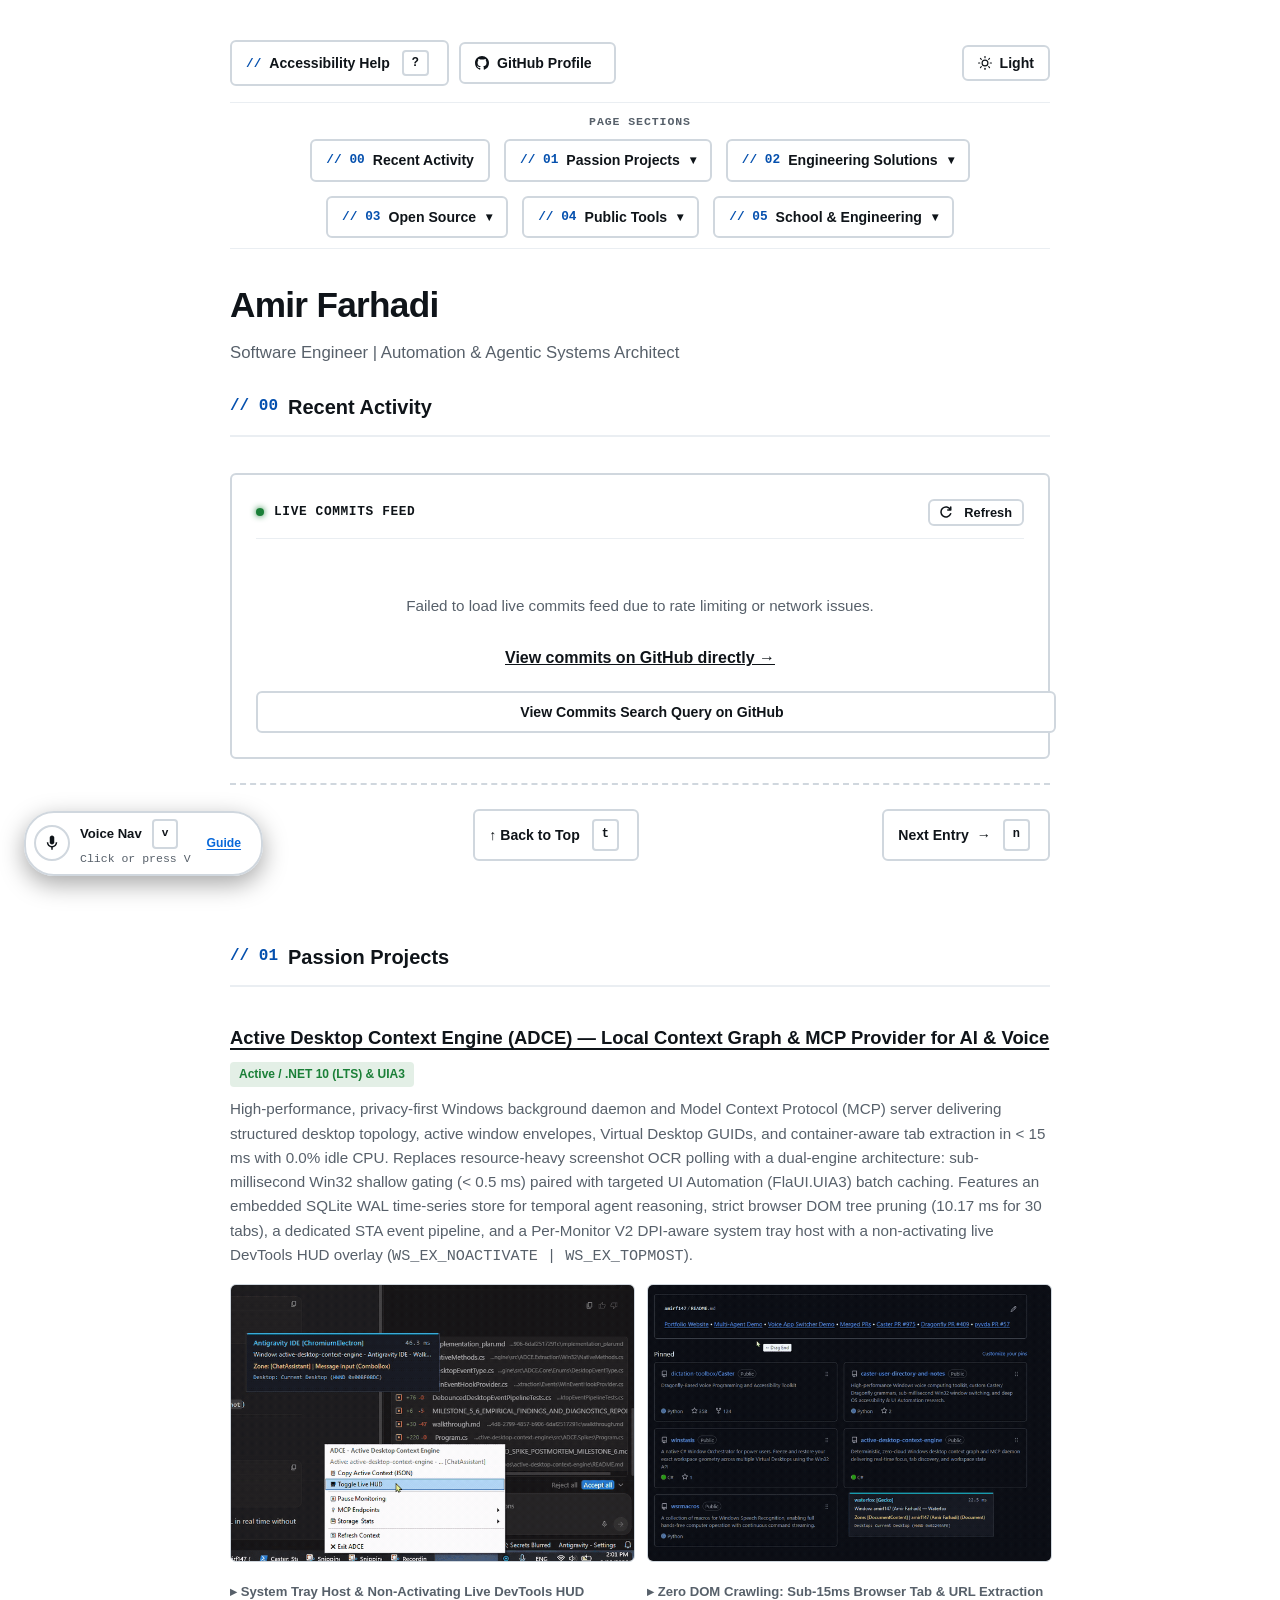
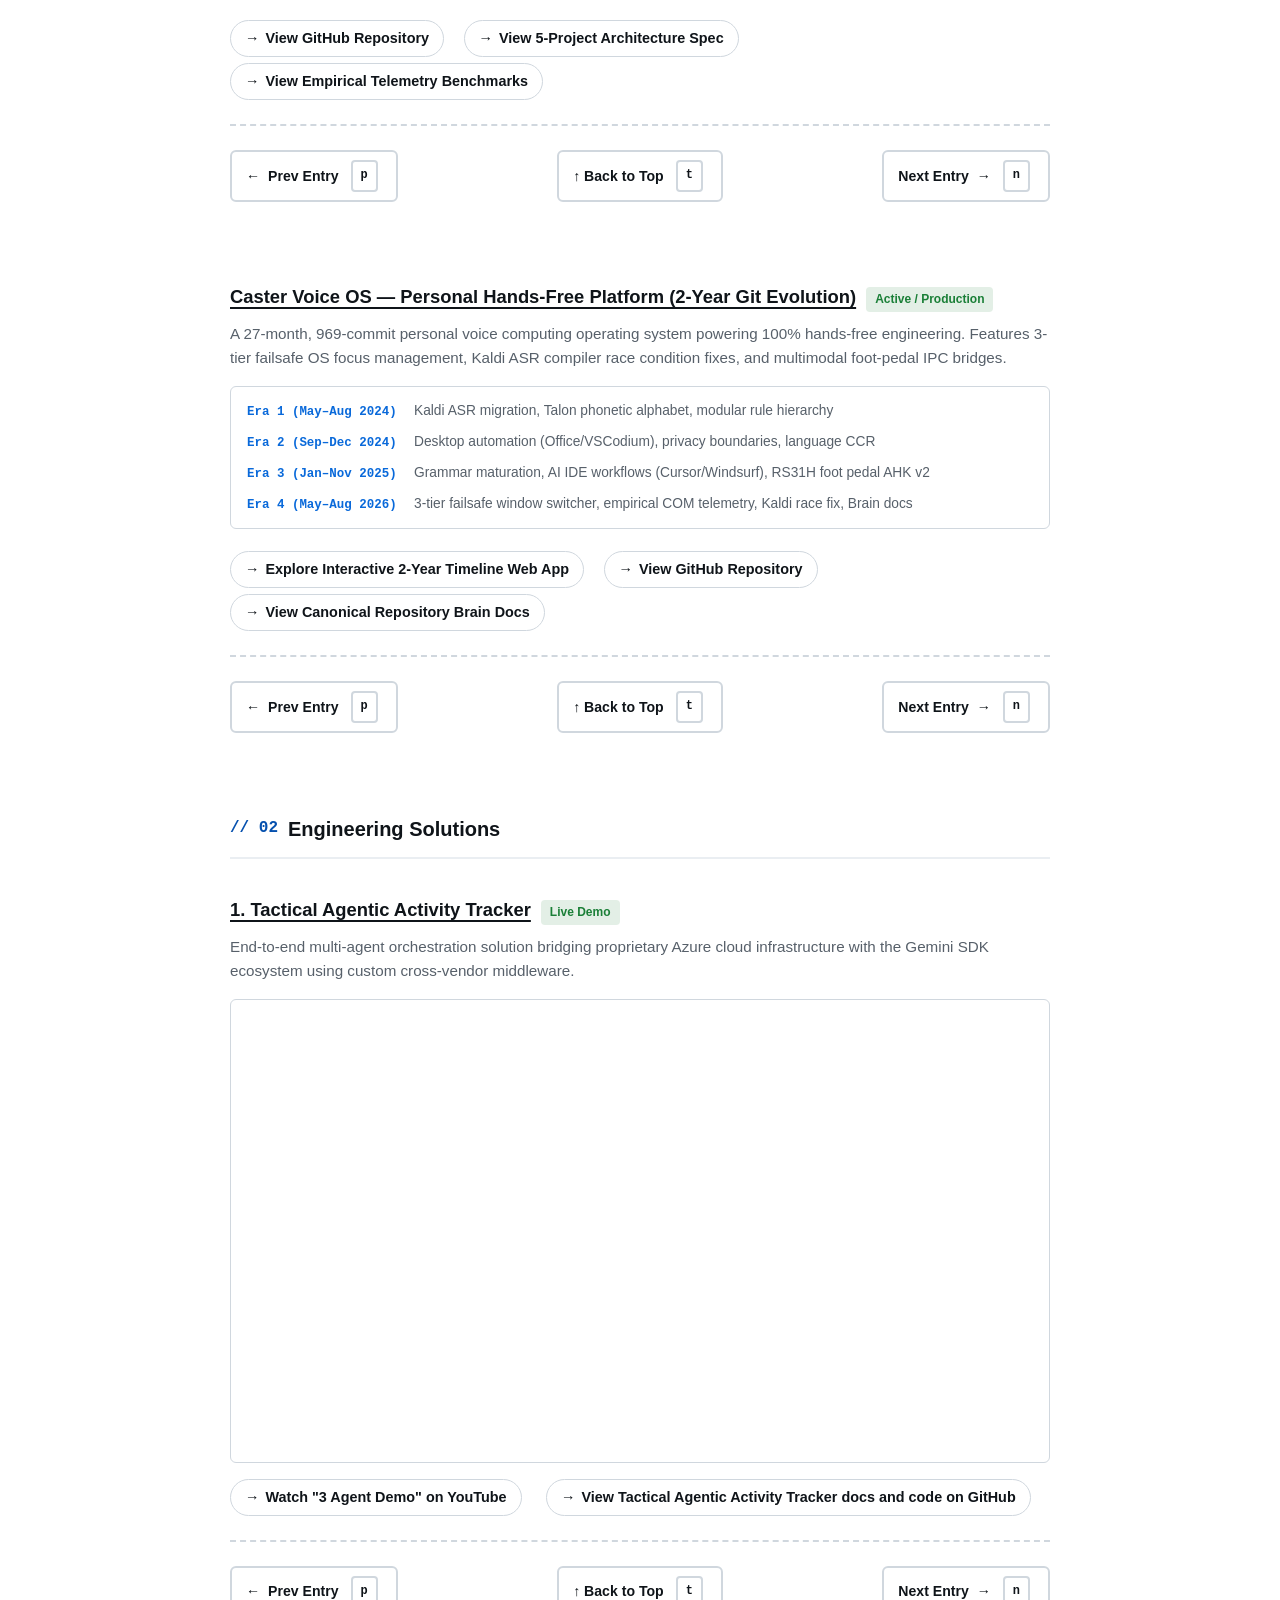
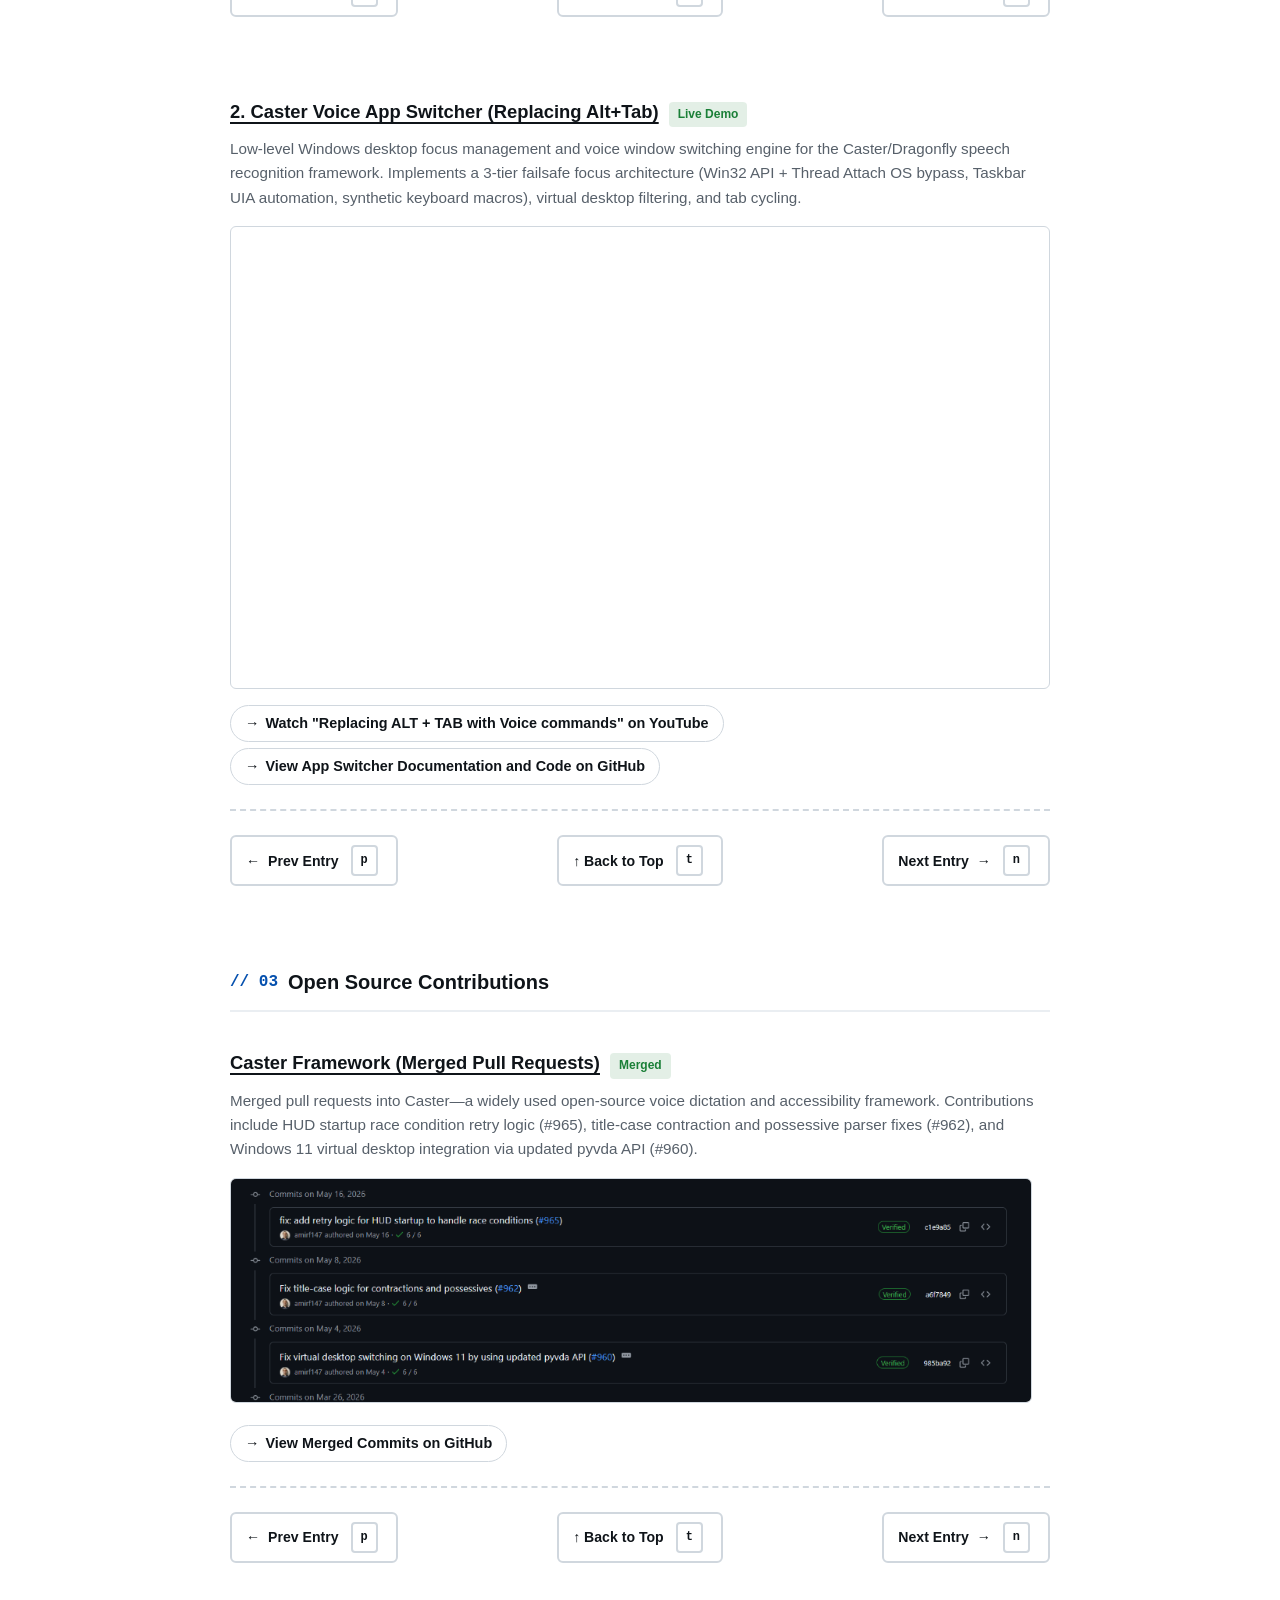
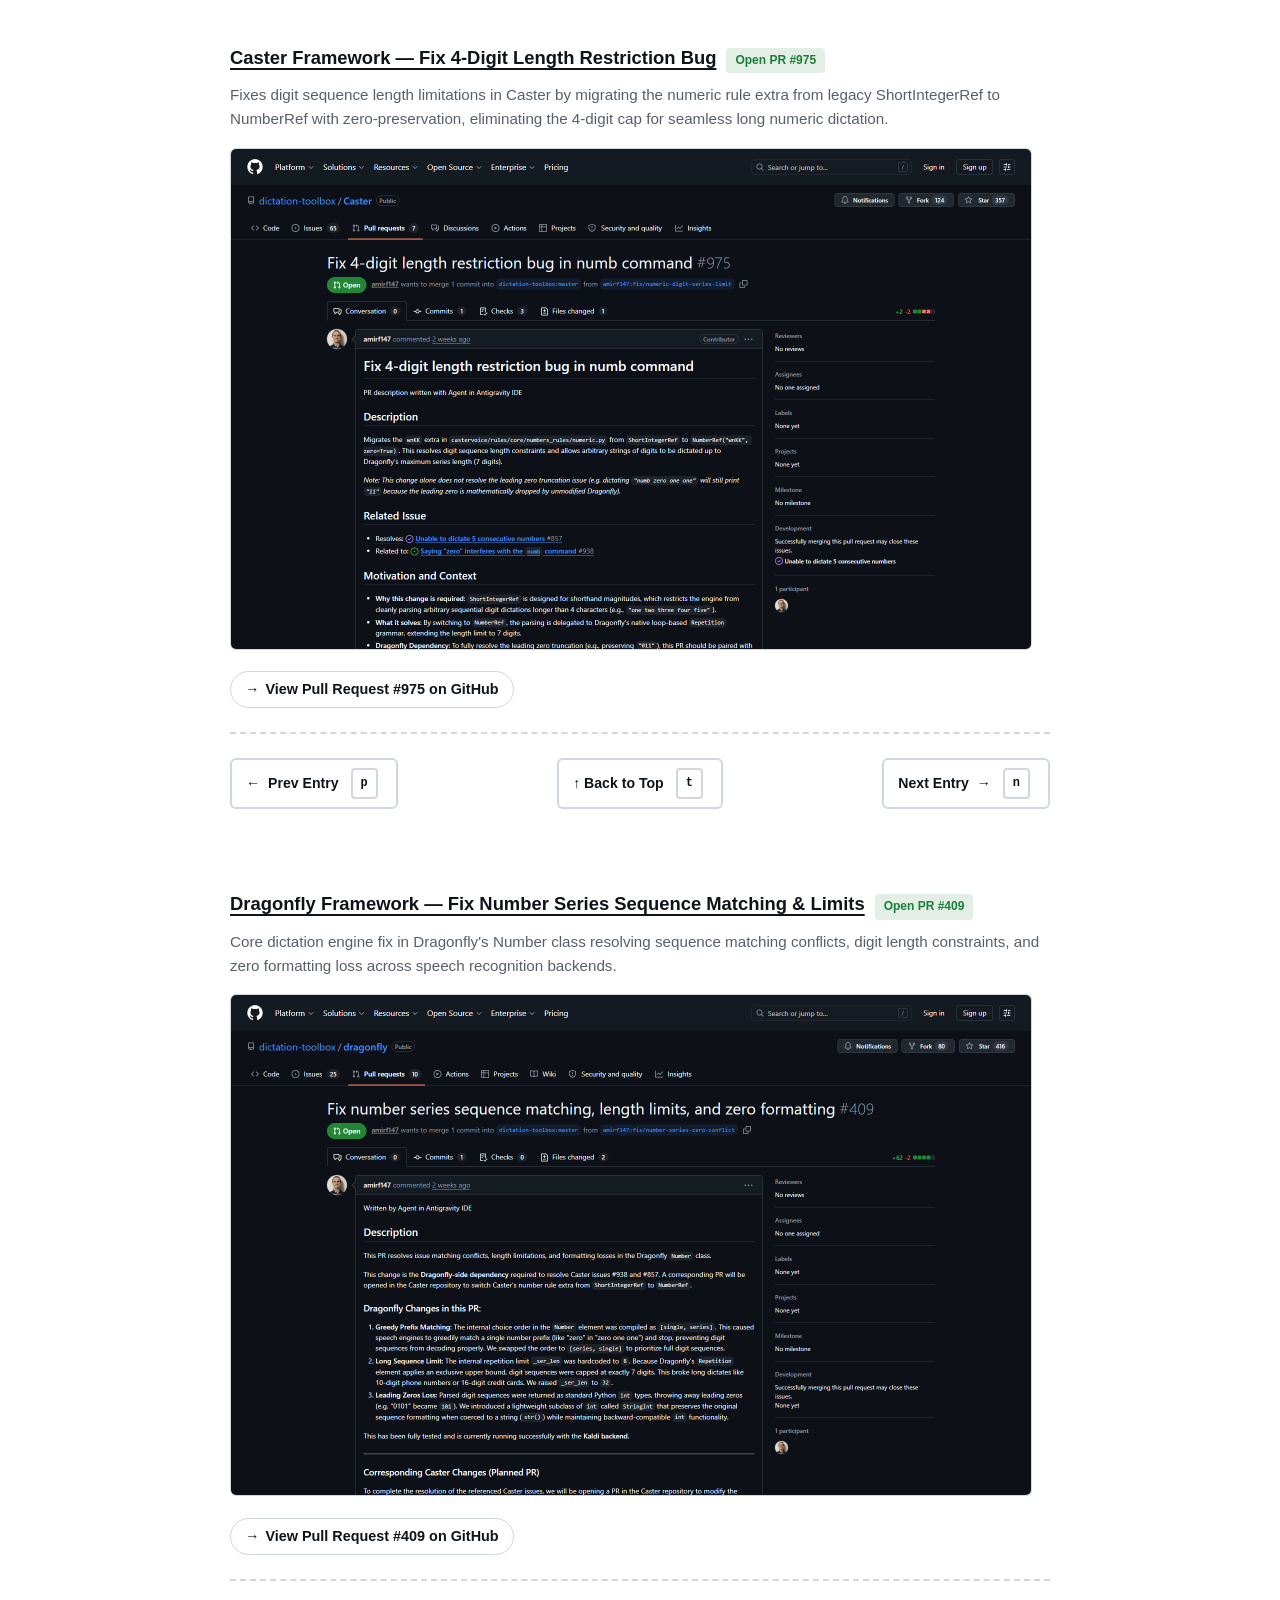
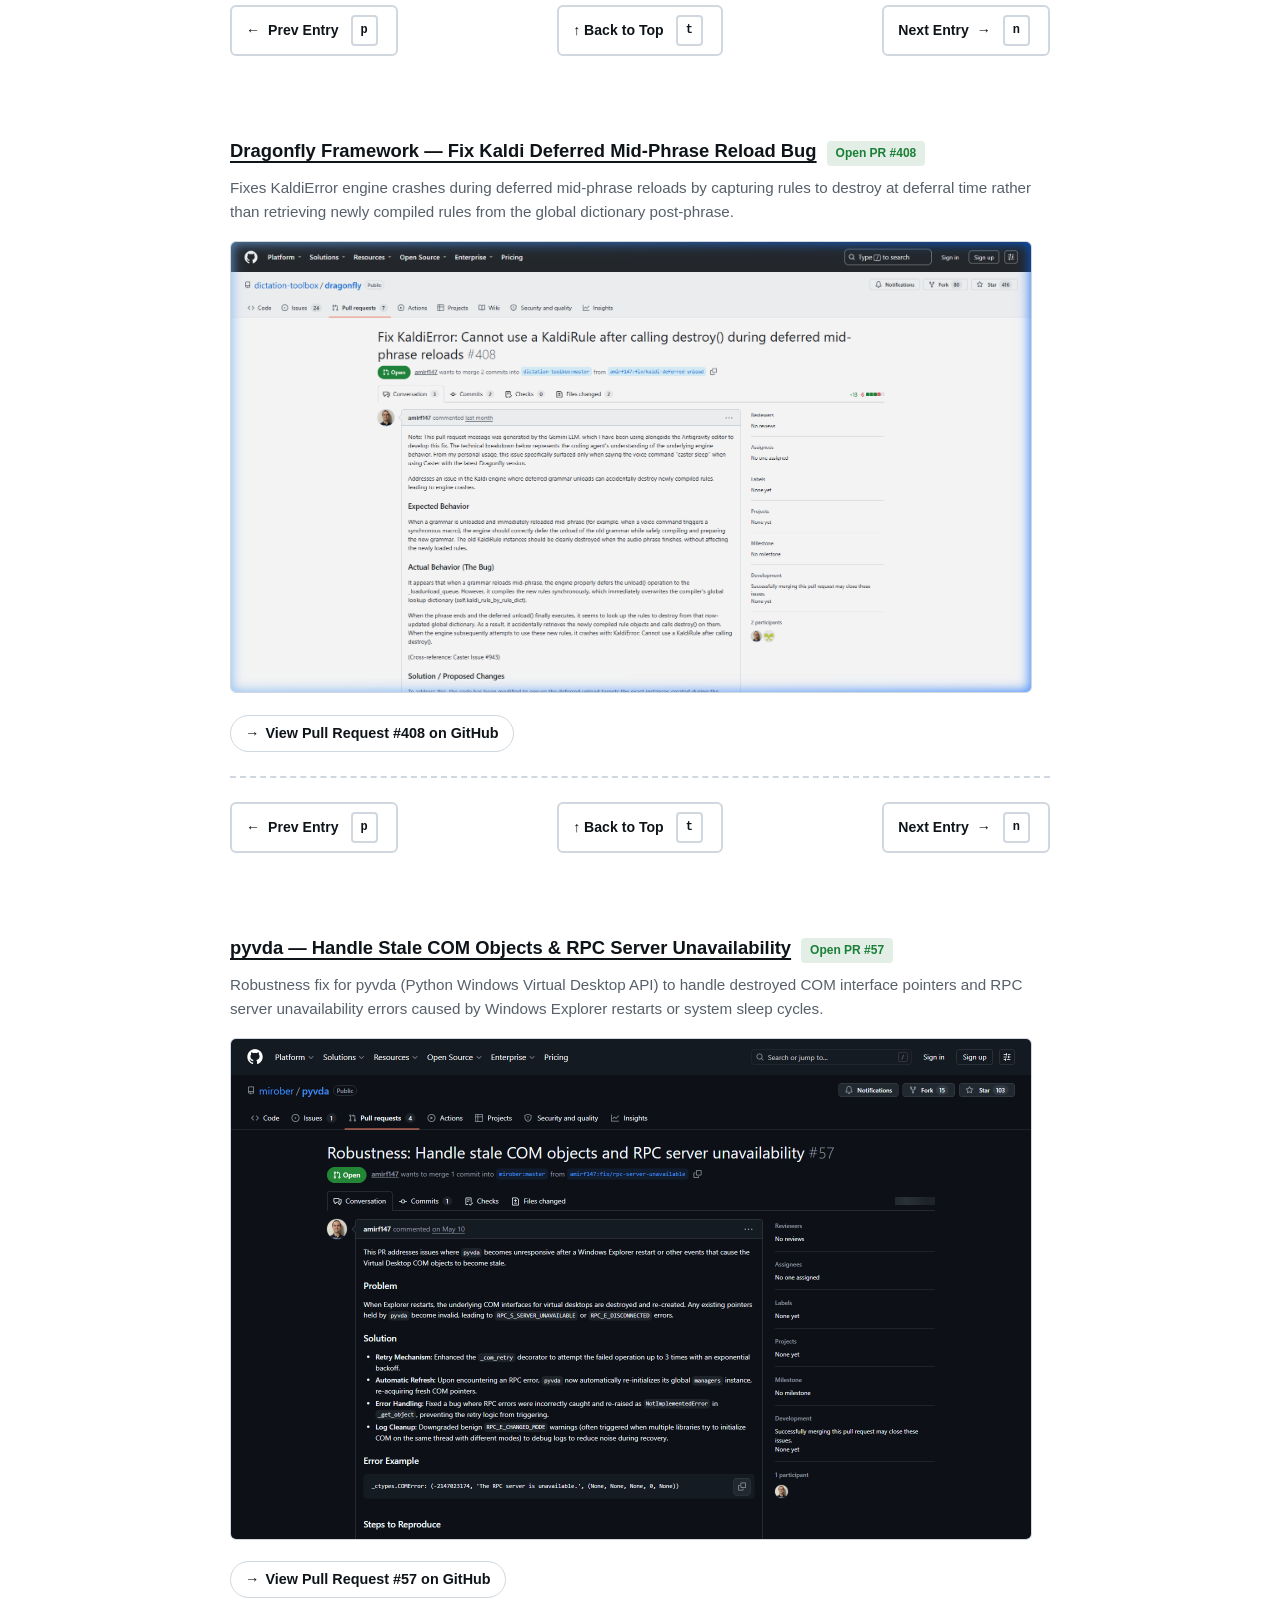
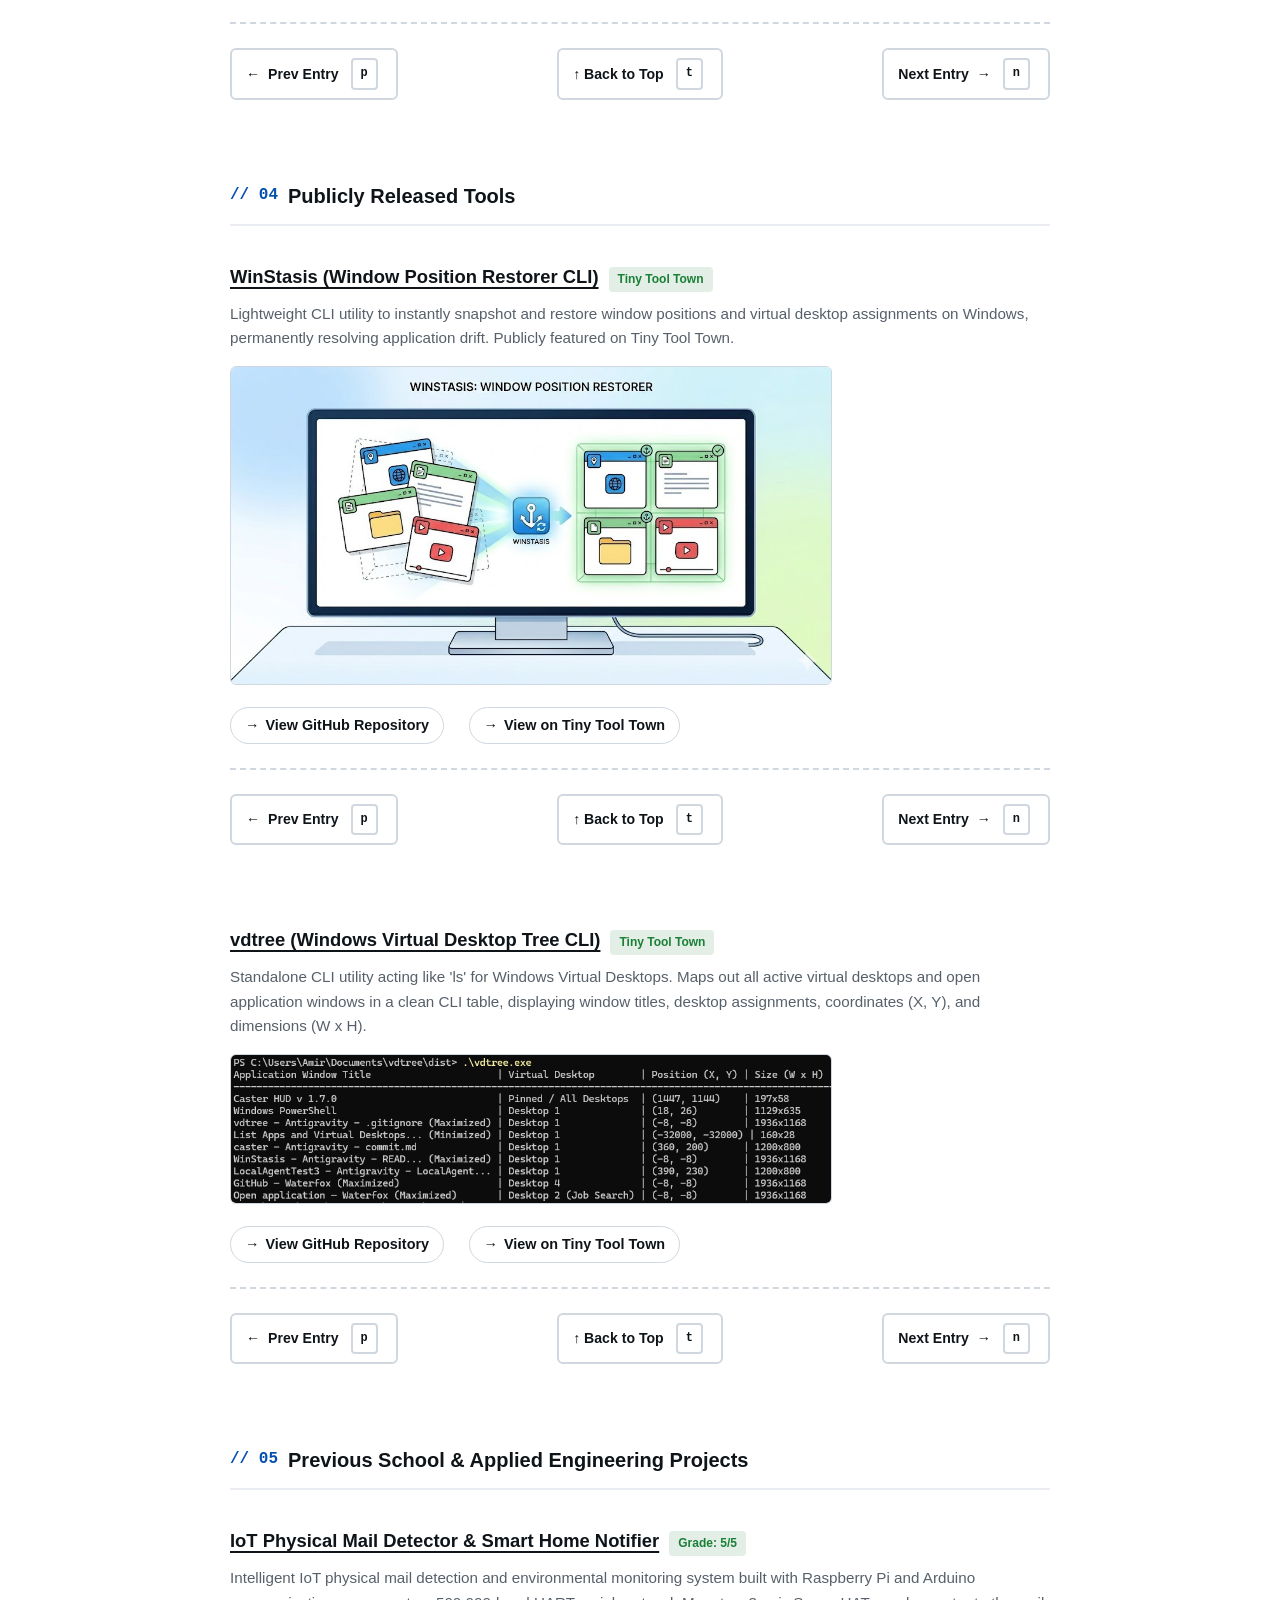
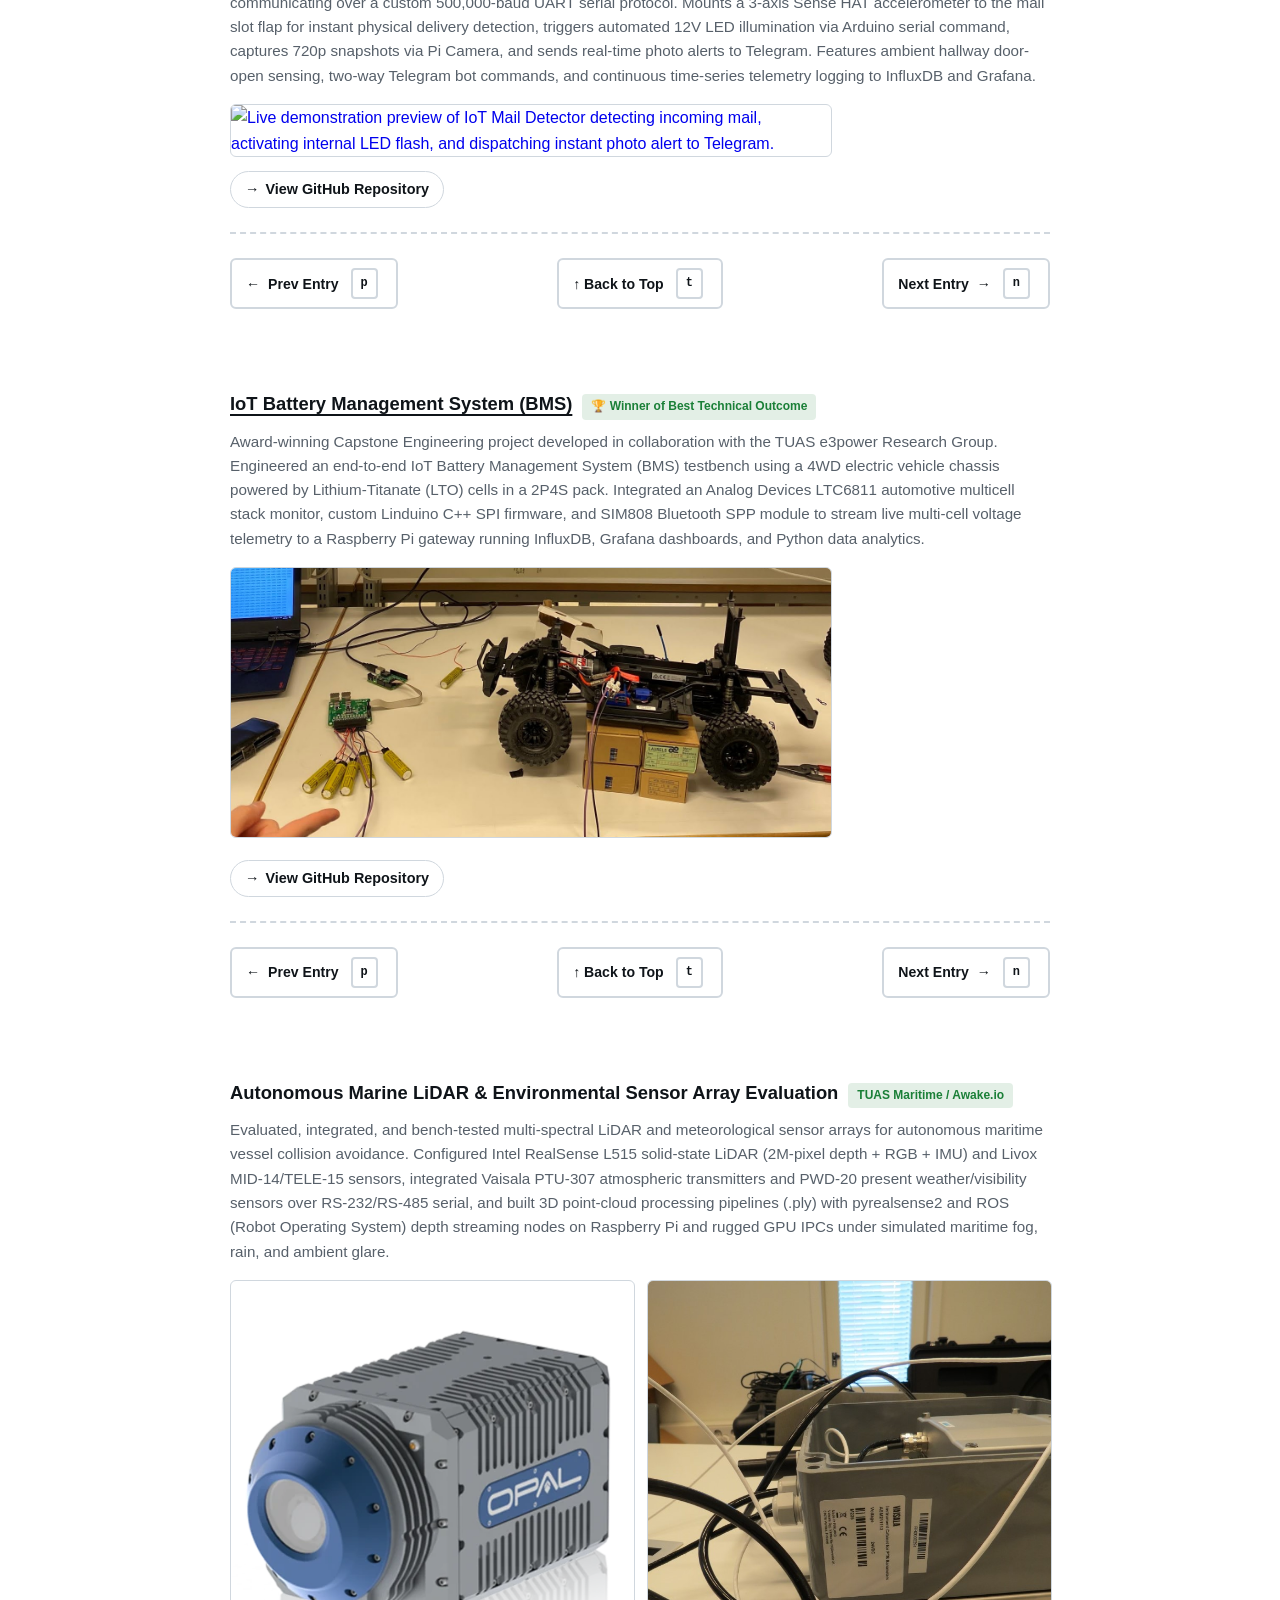
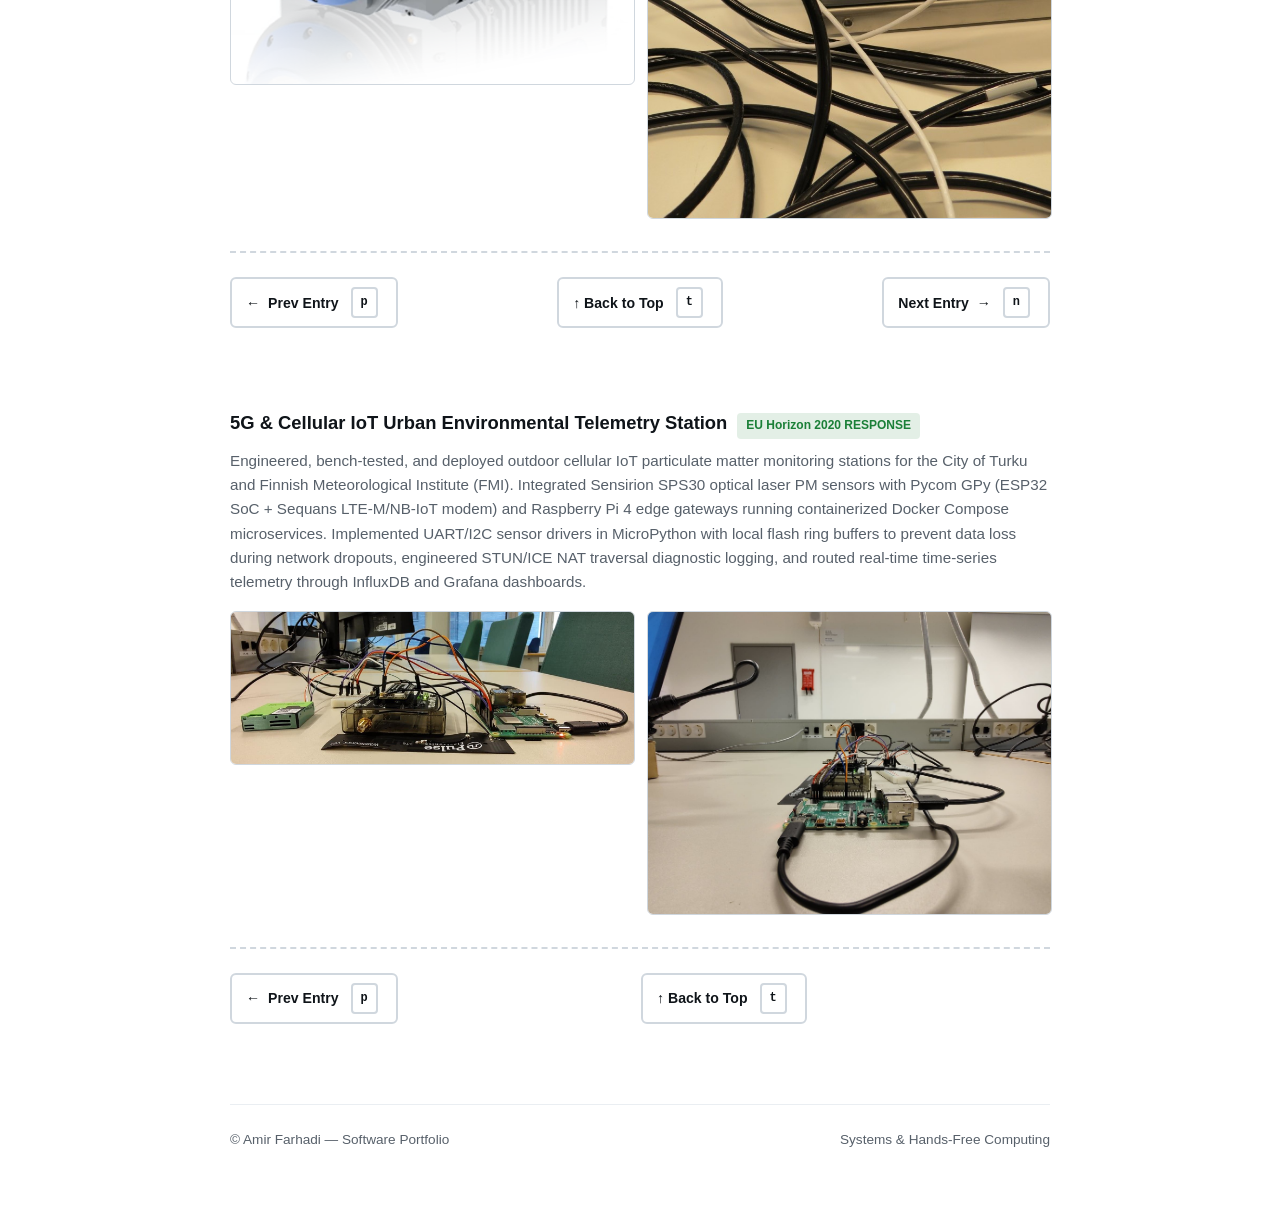
==== index.html @ 406514b9 "refactor: rename Solved Problems to Engineering Solutions throughout documentation, UI, and accessib" ====
<!DOCTYPE html>

<html lang="en">



<head>

    <meta charset="UTF-8">

    <meta name="viewport" content="width=device-width, initial-scale=1.0">

    <title>Amir Farhadi - Portfolio Evidence</title>

    <script>

        (function () {

            const savedTheme = localStorage.getItem('theme');

            if (savedTheme) {

                document.documentElement.setAttribute('data-theme', savedTheme);

            } else if (window.matchMedia && window.matchMedia('(prefers-color-scheme: light)').matches) {

                document.documentElement.setAttribute('data-theme', 'light');

            } else {

                document.documentElement.setAttribute('data-theme', 'dark');

            }

        })();

    </script>

    <link rel="stylesheet" href="./css/main.css">

</head>



<body>

    <a href="#main-content" class="skip-link">Skip to main content</a>



    <div class="container">

        <noscript>

            <aside class="noscript-banner" role="alert">

                <strong>Notice:</strong> JavaScript is currently disabled or blocked by a browser extension (such as uBlock Origin). Interactive features (Accessibility Dialog, Theme Switcher, Voice Navigation, Keyboard Shortcuts, and Live Commits) require JavaScript. To enable them, please allow JavaScript for this page in your extension settings.

            </aside>

        </noscript>



        <nav id="top" class="top-bar" aria-label="Main Navigation" tabindex="-1">

            <!-- Row 1: Top Utility Bar (Accessibility top-left, Theme top-right) -->

            <div class="top-utility-bar">

                <div style="display: flex; gap: 10px; align-items: center; flex-wrap: wrap;">

                    <button id="a11y-btn" class="nav-btn" aria-label="Accessibility Guide">

                        <span class="tag-prefix" aria-hidden="true">//</span> Accessibility Help <span

                            class="kbd">?</span>

                    </button>

                    <a href="https://github.com/Amirf147" target="_blank" class="nav-btn"

                        aria-label="Amir Farhadi's GitHub Profile">

                        <svg aria-hidden="true" width="14" height="14" viewBox="0 0 16 16" fill="currentColor"

                            style="display: inline-block; vertical-align: text-bottom;">

                            <path

                                d="M8 0c4.42 0 8 3.58 8 8a8.013 8.013 0 0 1-5.45 7.59c-.4.08-.55-.17-.55-.38 0-.27.01-1.13.01-2.2 0-.75-.25-1.23-.54-1.48 1.78-.2 3.65-.88 3.65-3.95 0-.88-.31-1.59-.82-2.15.08-.2.36-1.02-.08-2.12 0 0-.67-.22-2.2.82-.64-.18-1.32-.27-2-.27-.68 0-1.36.09-2 .27-1.53-1.03-2.2-.82-2.2-.82-.44 1.1-.16 1.92-.08 2.12-.51.56-.82 1.28-.82 2.15 0 3.06 1.86 3.75 3.64 3.95-.23.2-.44.55-.51 1.07-.46.21-1.61.55-2.33-.66-.15-.24-.6-.83-1.23-.82-.67.01-.27.38.01.53.34.19.73.9.82 1.13.16.45.68 1.31 2.69.94 0 .67.01 1.3.01 1.49 0 .21-.15.45-.55.38A7.995 7.995 0 0 1 0 8c0-4.42 3.58-8 8-8Z">

                            </path>

                        </svg>

                        GitHub Profile<span class="sr-only"> (opens in a new tab)</span>

                    </a>

                </div>

                <button id="theme-toggle" class="theme-toggle nav-btn" aria-label="Toggle theme"

                    data-tooltip="Cycle Themes (Dark, Light, High Contrast)">

                    <span id="theme-icon" style="display: flex; align-items: center;"></span>

                    <span id="theme-label">Theme</span>

                </button>

            </div>



            <!-- Row 2: Page Sections Row (Centered with Section Label) -->

            <div class="section-nav-wrapper">

                <span class="section-nav-label">PAGE SECTIONS</span>

                <div class="section-nav-cluster">

                    <a href="#recent-commits-section" class="nav-btn">

                        <span class="tag-prefix" aria-hidden="true">// 00</span> Recent Activity

                    </a>



                    <div class="nav-dropdown">
                        <a href="#caster-voice-os" class="nav-btn" aria-haspopup="true">
                            <span class="tag-prefix" aria-hidden="true">// 01</span> Passion Projects <span class="arrow"
                                aria-hidden="true">▾</span>
                        </a>
                        <div class="dropdown-menu">
                            <a href="#item-adce">Active Desktop Context Engine (ADCE)</a>
                            <a href="#item-caster-os">Caster Voice OS (Overview)</a>
                            <a href="./timeline.html">Interactive Evolution Timeline ↗</a>
                            <a href="https://github.com/Amirf147/active-desktop-context-engine" target="_blank">ADCE GitHub ↗<span class="sr-only"> (opens in a new tab)</span></a>
                            <a href="https://github.com/amirf147/caster-user-directory-and-notes" target="_blank">Caster Voice OS GitHub ↗<span class="sr-only"> (opens in a new tab)</span></a>
                        </div>
                    </div>



                    <div class="nav-dropdown">

                        <a href="#solved-problems" class="nav-btn" aria-haspopup="true">

                            <span class="tag-prefix" aria-hidden="true">// 02</span> Engineering Solutions <span class="arrow"

                                aria-hidden="true">▾</span>

                        </a>

                        <div class="dropdown-menu">

                            <a href="#item-tracker">1. Tactical Agentic Activity Tracker</a>

                            <a href="#item-caster-switcher">2. Caster Voice App Switcher</a>

                        </div>

                    </div>



                    <div class="nav-dropdown">

                        <a href="#open-source" class="nav-btn" aria-haspopup="true">

                            <span class="tag-prefix" aria-hidden="true">// 03</span> Open Source <span class="arrow"

                                aria-hidden="true">▾</span>

                        </a>

                        <div class="dropdown-menu">

                            <a href="#item-caster-merged">Caster Merged Pull Requests</a>

                            <a href="#item-caster-975">Caster PR #975 (4-Digit Fix)</a>

                            <a href="#item-dragonfly-409">Dragonfly PR #409 (Number Series)</a>

                            <a href="#item-dragonfly-408">Dragonfly PR #408 (Kaldi Unload Fix)</a>

                            <a href="#item-pyvda-57">pyvda PR #57 (COM Object Fix)</a>

                        </div>

                    </div>



                    <div class="nav-dropdown">

                        <a href="#tools" class="nav-btn" aria-haspopup="true">

                            <span class="tag-prefix" aria-hidden="true">// 04</span> Public Tools <span class="arrow"

                                aria-hidden="true">▾</span>

                        </a>

                        <div class="dropdown-menu">

                            <a href="#item-winstasis">WinStasis (Window Restorer)</a>

                            <a href="#item-vdtree">vdtree (Virtual Desktop Tree)</a>

                        </div>

                    </div>



                    <div class="nav-dropdown">

                        <a href="#academic-projects" class="nav-btn" aria-haspopup="true">

                            <span class="tag-prefix" aria-hidden="true">// 05</span> School &amp; Engineering <span class="arrow"

                                aria-hidden="true">▾</span>

                        </a>

                        <div class="dropdown-menu">

                            <a href="#item-iot-mail">IoT Physical Mail Detector &amp; Home Monitor</a>

                            <a href="#item-iot-bms">IoT Battery Management System (BMS)</a>

                            <a href="#item-marine-lidar">Autonomous Marine LiDAR &amp; Sensor Array</a>

                            <a href="#item-5g-aq-station">5G &amp; Cellular IoT Urban AQ Station</a>

                        </div>

                    </div>

                </div>

            </div>

        </nav>



        <header class="hero">

            <div class="sr-only">
                Amir Farhadi's Portfolio. This page contains 5 main sections: Passion Projects (ADCE &amp; Caster Voice OS), Engineering Solutions, Open Source, Public
                Tools, and Previous School &amp; Applied Engineering Projects. Press the question mark key to open the Accessibility and Keyboard Shortcuts guide.
            </div>

            <h1 class="main-title">Amir Farhadi</h1>

            <p class="subtitle">Software Engineer | Automation &amp; Agentic Systems Architect</p>

        </header>



        <main id="main-content" tabindex="-1">



            <section id="recent-commits-section" aria-labelledby="recent-commits-title" class="navigable-item"

                tabindex="-1">

                <h2 id="recent-commits-title" class="section-header" tabindex="-1">

                    <span class="section-num" aria-hidden="true">// 00</span> Recent Activity

                </h2>

                <div class="commits-container">

                    <div class="commits-header-row">

                        <div class="commits-live-status">

                            <span class="commits-live-dot" aria-hidden="true"></span>

                            <span class="commits-live-text">Live Commits Feed</span>

                        </div>

                        <button id="refresh-commits-btn" class="nav-btn btn-sm" aria-label="Refresh commits list"

                            data-tooltip="Fetch latest live commits">

                            <svg class="refresh-icon" width="12" height="12" viewBox="0 0 24 24" fill="none"

                                stroke="currentColor" stroke-width="3" stroke-linecap="round" stroke-linejoin="round"

                                style="display: inline-block; vertical-align: text-bottom; margin-right: 4px;">

                                <path d="M21.5 2v6h-6M21.34 15.57a10 10 0 1 1-.57-8.38l.73-.73" />

                            </svg>

                            <span class="refresh-text">Refresh</span>

                        </button>

                    </div>

                    <div id="commits-feed-container" aria-live="polite">

                        <!-- Commits skeleton/list will render here dynamically -->

                    </div>

                    <div class="commits-footer-row">

                        <a href="https://github.com/search?q=author%3Aamirf147&type=commits&s=committer-date&o=desc"

                            target="_blank" class="nav-btn" style="width: 100%; justify-content: center;"

                            aria-label="View search query on GitHub (opens in a new tab)">

                            View Commits Search Query on GitHub<span class="sr-only"> (opens in a new tab)</span>

                        </a>

                    </div>

                </div>

                <div class="item-nav-bar" style="margin-top: 24px;">
                    <span></span>
                    <a href="#top" class="nav-btn">↑ Back to Top <span class="kbd">t</span></a>
                    <a href="#item-adce" class="nav-btn">Next Entry <span aria-hidden="true">→</span> <span
                            class="kbd">n</span></a>
                </div>

            </section>



            <!-- Section 01: Passion Projects (ADCE & Caster Voice OS) -->
            <section id="caster-voice-os" aria-labelledby="caster-voice-os-title">
                <h2 id="caster-voice-os-title" class="section-header" tabindex="-1">
                    <span class="section-num" aria-hidden="true">// 01</span> Passion Projects
                </h2>
                <ul class="project-list">
                    <li id="item-adce" class="project-item navigable-item" tabindex="-1">
                        <div class="project-title-row">
                            <h3 class="project-title"><a href="https://github.com/Amirf147/active-desktop-context-engine" target="_blank">Active Desktop Context Engine (ADCE) — Local Context Graph &amp; MCP Provider for AI &amp; Voice<span class="sr-only"> (opens in a new tab)</span></a></h3>
                            <span class="status-tag status-live">Active / .NET 10 (LTS) &amp; UIA3</span>
                        </div>
                        <p class="description">High-performance, privacy-first Windows background daemon and Model Context Protocol (MCP) server delivering structured desktop topology, active window envelopes, Virtual Desktop GUIDs, and container-aware tab extraction in &lt; 15 ms with 0.0% idle CPU. Replaces resource-heavy screenshot OCR polling with a dual-engine architecture: sub-millisecond Win32 shallow gating (&lt; 0.5 ms) paired with targeted UI Automation (FlaUI.UIA3) batch caching. Features an embedded SQLite WAL time-series store for temporal agent reasoning, strict browser DOM tree pruning (10.17 ms for 30 tabs), a dedicated STA event pipeline, and a Per-Monitor V2 DPI-aware system tray host with a non-activating live DevTools HUD overlay (<code>WS_EX_NOACTIVATE | WS_EX_TOPMOST</code>).</p>
                        <div class="evidence-box">
                            <div style="display: flex; gap: 14px; flex-wrap: wrap; margin-bottom: 12px;">
                                <div style="flex: 1 1 360px; max-width: 100%;">
                                    <a class="screenshot-link" href="https://github.com/Amirf147/active-desktop-context-engine" target="_blank"
                                        aria-label="View ADCE System Tray Daemon and Live DevTools HUD preview (opens in a new tab)">
                                        <img class="screenshot" src="adce-tray-and-hud-demo.gif"
                                            alt="Active Desktop Context Engine (ADCE) running as a Windows system tray daemon with a non-activating live DevTools HUD overlay streaming desktop context."
                                            width="600">
                                    </a>
                                    <div style="font-size: 0.82rem; color: var(--subtitle-color); margin-top: 4px; font-weight: 600;">
                                        <span aria-hidden="true">▸ </span>System Tray Host &amp; Non-Activating Live DevTools HUD
                                    </div>
                                </div>
                                <div style="flex: 1 1 360px; max-width: 100%;">
                                    <a class="screenshot-link" href="https://github.com/Amirf147/active-desktop-context-engine" target="_blank"
                                        aria-label="View ADCE Waterfox browser tab extraction telemetry (opens in a new tab)">
                                        <img class="screenshot" src="adce-waterfox-browser-telemetry.gif"
                                            alt="ADCE extracting Waterfox browser tabs, URLs, and document context in under 15ms without browser DOM crawling."
                                            width="600">
                                    </a>
                                    <div style="font-size: 0.82rem; color: var(--subtitle-color); margin-top: 4px; font-weight: 600;">
                                        <span aria-hidden="true">▸ </span>Zero DOM Crawling: Sub-15ms Browser Tab &amp; URL Extraction
                                    </div>
                                </div>
                            </div>
                            <a class="evidence-link" href="https://github.com/Amirf147/active-desktop-context-engine" target="_blank" style="margin-right: 15px;"><span aria-hidden="true">→ </span>View GitHub Repository<span class="sr-only"> (opens in a new tab)</span></a>
                            <a class="evidence-link" href="https://github.com/Amirf147/active-desktop-context-engine/blob/master/docs/ARCHITECTURE_AND_MODULAR_IMPLEMENTATION_PLAN.md" target="_blank" style="margin-right: 15px;"><span aria-hidden="true">→ </span>View 5-Project Architecture Spec<span class="sr-only"> (opens in a new tab)</span></a>
                            <a class="evidence-link" href="https://github.com/Amirf147/active-desktop-context-engine/blob/master/docs/benchmarks/001_micro_spike_1_flaui_telemetry.md" target="_blank"><span aria-hidden="true">→ </span>View Empirical Telemetry Benchmarks<span class="sr-only"> (opens in a new tab)</span></a>
                        </div>
                        <div class="item-nav-bar">
                            <a href="#recent-commits-section" class="nav-btn"><span aria-hidden="true">← </span>Prev Entry <span class="kbd">p</span></a>
                            <a href="#top" class="nav-btn">↑ Back to Top <span class="kbd">t</span></a>
                            <a href="#item-caster-os" class="nav-btn">Next Entry <span aria-hidden="true">→</span> <span class="kbd">n</span></a>
                        </div>
                    </li>

                    <li id="item-caster-os" class="project-item navigable-item" tabindex="-1">
                        <div class="project-title-row">
                            <h3 class="project-title"><a href="./timeline.html">Caster Voice OS — Personal Hands-Free Platform (2-Year Git Evolution)<span class="sr-only"> (opens timeline page)</span></a></h3>
                            <span class="status-tag status-live">Active / Production</span>
                        </div>
                        <p class="description">A 27-month, 969-commit personal voice computing operating system powering 100% hands-free engineering. Features 3-tier failsafe OS focus management, Kaldi ASR compiler race condition fixes, and multimodal foot-pedal IPC bridges.</p>
                        <div class="evidence-box">
                            <div class="timeline-summary-strip">
                                <div class="era-strip-item">
                                    <span class="era-strip-badge">Era 1 (May–Aug 2024)</span>
                                    <span class="era-strip-desc">Kaldi ASR migration, Talon phonetic alphabet, modular rule hierarchy</span>
                                </div>
                                <div class="era-strip-item">
                                    <span class="era-strip-badge">Era 2 (Sep–Dec 2024)</span>
                                    <span class="era-strip-desc">Desktop automation (Office/VSCodium), privacy boundaries, language CCR</span>
                                </div>
                                <div class="era-strip-item">
                                    <span class="era-strip-badge">Era 3 (Jan–Nov 2025)</span>
                                    <span class="era-strip-desc">Grammar maturation, AI IDE workflows (Cursor/Windsurf), RS31H foot pedal AHK v2</span>
                                </div>
                                <div class="era-strip-item">
                                    <span class="era-strip-badge">Era 4 (May–Aug 2026)</span>
                                    <span class="era-strip-desc">3-tier failsafe window switcher, empirical COM telemetry, Kaldi race fix, Brain docs</span>
                                </div>
                            </div>
                            <a class="evidence-link" href="./timeline.html" style="margin-right: 15px;"><span aria-hidden="true">→ </span>Explore Interactive 2-Year Timeline Web App<span class="sr-only"> (opens timeline page)</span></a>
                            <a class="evidence-link" href="https://github.com/amirf147/caster-user-directory-and-notes" target="_blank" style="margin-right: 15px;"><span aria-hidden="true">→ </span>View GitHub Repository<span class="sr-only"> (opens in a new tab)</span></a>
                            <a class="evidence-link" href="https://github.com/amirf147/caster-user-directory-and-notes/blob/master/docs/context/repository-brain.md" target="_blank"><span aria-hidden="true">→ </span>View Canonical Repository Brain Docs<span class="sr-only"> (opens in a new tab)</span></a>
                        </div>
                        <div class="item-nav-bar">
                            <a href="#item-adce" class="nav-btn"><span aria-hidden="true">← </span>Prev Entry <span class="kbd">p</span></a>
                            <a href="#top" class="nav-btn">↑ Back to Top <span class="kbd">t</span></a>
                            <a href="#item-tracker" class="nav-btn">Next Entry <span aria-hidden="true">→</span>
                                <span class="kbd">n</span></a>
                        </div>
                    </li>

                </ul>

            </section>



            <section aria-labelledby="solved-problems">

                <h2 id="solved-problems" class="section-header" tabindex="-1">

                    <span class="section-num" aria-hidden="true">// 02</span> Engineering Solutions

                </h2>

                <ul class="project-list">

                    <li id="item-tracker" class="project-item navigable-item" tabindex="-1">

                        <div class="project-title-row">

                            <h3 class="project-title"><a href="https://www.youtube.com/watch?v=ufrwROqSNLs"

                                    target="_blank">1. Tactical Agentic Activity Tracker<span class="sr-only"> (opens in

                                         a new tab)</span></a></h3>

                            <span class="status-tag status-live">Live Demo</span>

                        </div>

                        <p class="description">End-to-end multi-agent orchestration solution bridging proprietary Azure

                            cloud infrastructure with the Gemini SDK ecosystem using custom cross-vendor middleware.</p>

                        <div class="evidence-box">

                            <div class="video-container">

                                <iframe src="https://www.youtube.com/embed/ufrwROqSNLs?si=Si-a7m6eVQ9GWaFR"

                                    title="Demonstration video: Tactical Agentic Activity Tracker multi-agent orchestration"

                                    frameborder="0"

                                    allow="accelerometer; autoplay; clipboard-write; encrypted-media; gyroscope; picture-in-picture; web-share"

                                    referrerpolicy="strict-origin-when-cross-origin" allowfullscreen></iframe>

                            </div>

                            <a class="evidence-link" href="https://www.youtube.com/watch?v=ufrwROqSNLs"

                                target="_blank" style="margin-right: 20px;"><span aria-hidden="true">→ </span>Watch "3 Agent Demo" on YouTube<span

                                    class="sr-only"> (opens in a new tab)</span></a>

                            <a class="evidence-link" href="https://github.com/amirf147/karki" target="_blank"><span aria-hidden="true">→ </span>View Tactical Agentic Activity Tracker docs and code on GitHub<span class="sr-only"> (opens in a new tab)</span></a>

                        </div>

                        <div class="item-nav-bar">

                            <a href="#item-caster-os" class="nav-btn"><span aria-hidden="true">← </span>Prev

                                Entry <span class="kbd">p</span></a>

                            <a href="#top" class="nav-btn">↑ Back to Top <span class="kbd">t</span></a>

                            <a href="#item-caster-switcher" class="nav-btn">Next Entry <span aria-hidden="true">→</span>

                                <span class="kbd">n</span></a>

                        </div>

                    </li>

                    <li id="item-caster-switcher" class="project-item navigable-item" tabindex="-1">

                        <div class="project-title-row">

                            <h3 class="project-title"><a href="https://www.youtube.com/watch?v=zeyoatLmYgQ"

                                    target="_blank">2. Caster Voice App Switcher (Replacing Alt+Tab)<span

                                        class="sr-only"> (opens in a new tab)</span></a></h3>

                            <span class="status-tag status-live">Live Demo</span>

                        </div>

                        <p class="description">Low-level Windows desktop focus management and voice window switching

                            engine for the Caster/Dragonfly speech recognition framework. Implements a 3-tier failsafe

                            focus architecture (Win32 API + Thread Attach OS bypass, Taskbar UIA automation, synthetic

                            keyboard macros), virtual desktop filtering, and tab cycling.</p>

                        <div class="evidence-box">

                            <div class="video-container">

                                <iframe src="https://www.youtube.com/embed/zeyoatLmYgQ?si=x_mrpffWQZEdt9ky"

                                    title="Demonstration video: Caster Voice App Switcher replacing ALT+TAB with voice commands"

                                    frameborder="0"

                                    allow="accelerometer; autoplay; clipboard-write; encrypted-media; gyroscope; picture-in-picture; web-share"

                                    referrerpolicy="strict-origin-when-cross-origin" allowfullscreen></iframe>

                            </div>

                            <a class="evidence-link" href="https://www.youtube.com/watch?v=zeyoatLmYgQ" target="_blank"

                                style="margin-right: 20px;"><span aria-hidden="true">→ </span>Watch "Replacing ALT + TAB

                                with Voice commands" on YouTube<span class="sr-only"> (opens in a new tab)</span></a>

                            <a class="evidence-link"

                                href="https://github.com/amirf147/caster-user-directory-and-notes/blob/master/docs/features/app_switcher.md"

                                target="_blank"><span aria-hidden="true">→ </span>View App Switcher Documentation and

                                Code on GitHub<span class="sr-only"> (opens in a new tab)</span></a>

                        </div>

                        <div class="item-nav-bar">

                            <a href="#item-tracker" class="nav-btn"><span aria-hidden="true">← </span>Prev Entry <span

                                    class="kbd">p</span></a>

                            <a href="#top" class="nav-btn">↑ Back to Top <span class="kbd">t</span></a>

                            <a href="#item-caster-merged" class="nav-btn">Next Entry <span aria-hidden="true">→</span>

                                <span class="kbd">n</span></a>

                        </div>

                    </li>

                </ul>

            </section>



            <section aria-labelledby="open-source">

                <h2 id="open-source" class="section-header" tabindex="-1">

                    <span class="section-num" aria-hidden="true">// 03</span> Open Source Contributions

                </h2>

                <ul class="project-list">

                    <li id="item-caster-merged" class="project-item navigable-item" tabindex="-1">

                        <div class="project-title-row">

                            <h3 class="project-title"><a

                                    href="https://github.com/dictation-toolbox/caster/commits?author=Amirf147"

                                    target="_blank">Caster Framework (Merged Pull Requests)<span class="sr-only"> (opens

                                        in a new tab)</span></a></h3>

                            <span class="status-tag status-live">Merged</span>

                        </div>

                        <p class="description">Merged pull requests into Caster—a widely used open-source voice

                            dictation and accessibility framework. Contributions include HUD startup race condition

                            retry logic (#965), title-case contraction and possessive parser fixes (#962), and Windows

                            11 virtual desktop integration via updated pyvda API (#960).</p>

                        <div class="evidence-box">

                            <a class="screenshot-link"

                                href="https://github.com/dictation-toolbox/caster/commits?author=Amirf147"

                                target="_blank"

                                aria-label="View Merged Commits on GitHub by Amir Farhadi (opens in a new tab)">

                                <img class="screenshot" src="prs-screenshot.png"

                                    alt="Screenshot of Caster repository on GitHub showing 3 merged pull requests by Amir Farhadi: PR #965, PR #962, and PR #960."

                                    width="800">

                            </a>

                            <a class="evidence-link"

                                href="https://github.com/dictation-toolbox/caster/commits?author=Amirf147"

                                target="_blank"><span aria-hidden="true">→ </span>View Merged Commits on GitHub<span

                                    class="sr-only"> (opens in a new tab)</span></a>

                        </div>

                        <div class="item-nav-bar">

                            <a href="#item-caster-switcher" class="nav-btn"><span aria-hidden="true">← </span>Prev Entry

                                <span class="kbd">p</span></a>

                            <a href="#top" class="nav-btn">↑ Back to Top <span class="kbd">t</span></a>

                            <a href="#item-caster-975" class="nav-btn">Next Entry <span aria-hidden="true">→</span>

                                <span class="kbd">n</span></a>

                        </div>

                    </li>

                    <li id="item-caster-975" class="project-item navigable-item" tabindex="-1">

                        <div class="project-title-row">

                            <h3 class="project-title"><a href="https://github.com/dictation-toolbox/Caster/pull/975"

                                    target="_blank">Caster Framework — Fix 4-Digit Length Restriction Bug<span

                                        class="sr-only"> (opens in a new tab)</span></a></h3>

                            <span class="status-tag status-live">Open PR #975</span>

                        </div>

                        <p class="description">Fixes digit sequence length limitations in Caster by migrating the

                            numeric rule extra from legacy ShortIntegerRef to NumberRef with zero-preservation,

                            eliminating the 4-digit cap for seamless long numeric dictation.</p>

                        <div class="evidence-box">

                            <a class="screenshot-link" href="https://github.com/dictation-toolbox/Caster/pull/975"

                                target="_blank" aria-label="View Pull Request #975 on GitHub (opens in a new tab)">

                                <img class="screenshot" src="caster-pr-screenshot.png"

                                    alt="Screenshot of Caster Pull Request #975 on GitHub showing code changes replacing ShortIntegerRef with NumberRef."

                                    width="800">

                            </a>

                            <a class="evidence-link" href="https://github.com/dictation-toolbox/Caster/pull/975"

                                target="_blank"><span aria-hidden="true">→ </span>View Pull Request #975 on GitHub<span

                                    class="sr-only"> (opens in a new tab)</span></a>

                        </div>

                        <div class="item-nav-bar">

                            <a href="#item-caster-merged" class="nav-btn"><span aria-hidden="true">← </span>Prev Entry

                                <span class="kbd">p</span></a>

                            <a href="#top" class="nav-btn">↑ Back to Top <span class="kbd">t</span></a>

                            <a href="#item-dragonfly-409" class="nav-btn">Next Entry <span aria-hidden="true">→</span>

                                <span class="kbd">n</span></a>

                        </div>

                    </li>

                    <li id="item-dragonfly-409" class="project-item navigable-item" tabindex="-1">

                        <div class="project-title-row">

                            <h3 class="project-title"><a href="https://github.com/dictation-toolbox/dragonfly/pull/409"

                                    target="_blank">Dragonfly Framework — Fix Number Series Sequence Matching &

                                    Limits<span class="sr-only"> (opens in a new tab)</span></a></h3>

                            <span class="status-tag status-live">Open PR #409</span>

                        </div>

                        <p class="description">Core dictation engine fix in Dragonfly's Number class resolving sequence

                            matching conflicts, digit length constraints, and zero formatting loss across speech

                            recognition backends.</p>

                        <div class="evidence-box">

                            <a class="screenshot-link" href="https://github.com/dictation-toolbox/dragonfly/pull/409"

                                target="_blank" aria-label="View Pull Request #409 on GitHub (opens in a new tab)">

                                <img class="screenshot" src="dragonfly-pr-screenshot.png"

                                    alt="Screenshot of Dragonfly Pull Request #409 on GitHub detailing fixes for speech recognition number series sequence matching."

                                    width="800">

                            </a>

                            <a class="evidence-link" href="https://github.com/dictation-toolbox/dragonfly/pull/409"

                                target="_blank"><span aria-hidden="true">→ </span>View Pull Request #409 on GitHub<span

                                    class="sr-only"> (opens in a new tab)</span></a>

                        </div>

                        <div class="item-nav-bar">

                            <a href="#item-caster-975" class="nav-btn"><span aria-hidden="true">← </span>Prev Entry

                                <span class="kbd">p</span></a>

                            <a href="#top" class="nav-btn">↑ Back to Top <span class="kbd">t</span></a>

                            <a href="#item-dragonfly-408" class="nav-btn">Next Entry <span aria-hidden="true">→</span>

                                <span class="kbd">n</span></a>

                        </div>

                    </li>

                    <li id="item-dragonfly-408" class="project-item navigable-item" tabindex="-1">

                        <div class="project-title-row">

                            <h3 class="project-title"><a href="https://github.com/dictation-toolbox/dragonfly/pull/408"

                                    target="_blank">Dragonfly Framework — Fix Kaldi Deferred Mid-Phrase Reload Bug<span

                                        class="sr-only"> (opens in a new tab)</span></a></h3>

                            <span class="status-tag status-live">Open PR #408</span>

                        </div>

                        <p class="description">Fixes KaldiError engine crashes during deferred mid-phrase reloads by

                            capturing rules to destroy at deferral time rather than retrieving newly compiled rules from

                            the global dictionary post-phrase.</p>

                        <div class="evidence-box">

                            <a class="screenshot-link" href="https://github.com/dictation-toolbox/dragonfly/pull/408"

                                target="_blank" aria-label="View Pull Request #408 on GitHub (opens in a new tab)">

                                <img class="screenshot" src="dragonfly-pr408-screenshot.png"

                                    alt="Screenshot of Dragonfly Pull Request #408 on GitHub detailing fix for Kaldi deferred unload mid-phrase reload race condition."

                                    width="800">

                            </a>

                            <a class="evidence-link" href="https://github.com/dictation-toolbox/dragonfly/pull/408"

                                target="_blank"><span aria-hidden="true">→ </span>View Pull Request #408 on GitHub<span

                                    class="sr-only"> (opens in a new tab)</span></a>

                        </div>

                        <div class="item-nav-bar">

                            <a href="#item-dragonfly-409" class="nav-btn"><span aria-hidden="true">← </span>Prev Entry

                                <span class="kbd">p</span></a>

                            <a href="#top" class="nav-btn">↑ Back to Top <span class="kbd">t</span></a>

                            <a href="#item-pyvda-57" class="nav-btn">Next Entry <span aria-hidden="true">→</span> <span

                                    class="kbd">n</span></a>

                        </div>

                    </li>

                    <li id="item-pyvda-57" class="project-item navigable-item" tabindex="-1">

                        <div class="project-title-row">

                            <h3 class="project-title"><a href="https://github.com/mirober/pyvda/pull/57"

                                    target="_blank">pyvda — Handle Stale COM Objects & RPC Server Unavailability<span

                                        class="sr-only"> (opens in a new tab)</span></a></h3>

                            <span class="status-tag status-live">Open PR #57</span>

                        </div>

                        <p class="description">Robustness fix for pyvda (Python Windows Virtual Desktop API) to handle

                            destroyed COM interface pointers and RPC server unavailability errors caused by Windows

                            Explorer restarts or system sleep cycles.</p>

                        <div class="evidence-box">

                            <a class="screenshot-link" href="https://github.com/mirober/pyvda/pull/57" target="_blank"

                                aria-label="View Pull Request #57 on GitHub (opens in a new tab)">

                                <img class="screenshot" src="pyvda-pr-screenshot.png"

                                    alt="Screenshot of pyvda Pull Request #57 on GitHub displaying exception handling for destroyed COM pointers."

                                    width="800">

                            </a>

                            <a class="evidence-link" href="https://github.com/mirober/pyvda/pull/57"

                                target="_blank"><span aria-hidden="true">→ </span>View Pull Request #57 on GitHub<span

                                    class="sr-only"> (opens in a new tab)</span></a>

                        </div>

                        <div class="item-nav-bar">

                            <a href="#item-dragonfly-408" class="nav-btn"><span aria-hidden="true">← </span>Prev Entry

                                <span class="kbd">p</span></a>

                            <a href="#top" class="nav-btn">↑ Back to Top <span class="kbd">t</span></a>

                            <a href="#item-winstasis" class="nav-btn">Next Entry <span aria-hidden="true">→</span> <span

                                    class="kbd">n</span></a>

                        </div>

                    </li>

                </ul>

            </section>



            <section aria-labelledby="tools">

                <h2 id="tools" class="section-header" tabindex="-1">

                    <span class="section-num" aria-hidden="true">// 04</span> Publicly Released Tools

                </h2>

                <ul class="project-list">

                    <li id="item-winstasis" class="project-item navigable-item" tabindex="-1">

                        <div class="project-title-row">

                            <h3 class="project-title"><a href="https://github.com/Amirf147/WinStasis"

                                    target="_blank">WinStasis (Window Position Restorer CLI)<span class="sr-only">

                                        (opens in a new tab)</span></a></h3>

                            <span class="status-tag status-live">Tiny Tool Town</span>

                        </div>

                        <p class="description">Lightweight CLI utility to instantly snapshot and restore window

                            positions and virtual desktop assignments on Windows, permanently resolving application

                            drift. Publicly featured on Tiny Tool Town.</p>

                        <div class="evidence-box">

                            <a class="screenshot-link" href="https://github.com/Amirf147/WinStasis" target="_blank"

                                aria-label="View WinStasis GitHub Repository (opens in a new tab)">

                                <img class="screenshot" src="winstasis-screenshot.png"

                                    alt="WinStasis Window Position Restorer graphic showing snapshot and restore feature summary."

                                    width="600">

                            </a>

                            <a class="evidence-link" href="https://github.com/Amirf147/WinStasis" target="_blank"

                                style="margin-right: 20px;"><span aria-hidden="true">→ </span>View GitHub

                                Repository<span class="sr-only"> for WinStasis (opens in a new tab)</span></a>

                            <a class="evidence-link" href="https://www.tinytooltown.com/tools/winstasis/"

                                target="_blank"><span aria-hidden="true">→ </span>View on Tiny Tool Town<span

                                    class="sr-only"> for WinStasis (opens in a new tab)</span></a>

                        </div>

                        <div class="item-nav-bar">

                            <a href="#item-pyvda-57" class="nav-btn"><span aria-hidden="true">← </span>Prev Entry <span

                                    class="kbd">p</span></a>

                            <a href="#top" class="nav-btn">↑ Back to Top <span class="kbd">t</span></a>

                            <a href="#item-vdtree" class="nav-btn">Next Entry <span aria-hidden="true">→</span> <span

                                    class="kbd">n</span></a>

                        </div>

                    </li>

                    <li id="item-vdtree" class="project-item navigable-item" tabindex="-1">

                        <div class="project-title-row">

                            <h3 class="project-title"><a href="https://github.com/Amirf147/vdtree"

                                    target="_blank">vdtree (Windows Virtual Desktop Tree CLI)<span class="sr-only">

                                        (opens in a new tab)</span></a></h3>

                            <span class="status-tag status-live">Tiny Tool Town</span>

                        </div>

                        <p class="description">Standalone CLI utility acting like 'ls' for Windows Virtual Desktops.

                            Maps out all active virtual desktops and open application windows in a clean CLI table,

                            displaying window titles, desktop assignments, coordinates (X, Y), and dimensions (W x H).

                        </p>

                        <div class="evidence-box">

                            <a class="screenshot-link" href="https://github.com/Amirf147/vdtree" target="_blank"

                                aria-label="View vdtree GitHub Repository (opens in a new tab)">

                                <img class="screenshot" src="vdtree-screenshot.png"

                                    alt="Screenshot of vdtree CLI console table displaying virtual desktops, window titles, coordinates, and dimensions."

                                    width="600">

                            </a>

                            <a class="evidence-link" href="https://github.com/Amirf147/vdtree" target="_blank"

                                style="margin-right: 20px;"><span aria-hidden="true">→ </span>View GitHub

                                Repository<span class="sr-only"> for vdtree (opens in a new tab)</span></a>

                            <a class="evidence-link" href="https://www.tinytooltown.com/tools/vdtree/"

                                target="_blank"><span aria-hidden="true">→ </span>View on Tiny Tool Town<span

                                    class="sr-only"> for vdtree (opens in a new tab)</span></a>

                        </div>

                        <div class="item-nav-bar">

                            <a href="#item-winstasis" class="nav-btn"><span aria-hidden="true">← </span>Prev Entry <span

                                    class="kbd">p</span></a>

                            <a href="#top" class="nav-btn">↑ Back to Top <span class="kbd">t</span></a>

                            <a href="#item-iot-mail" class="nav-btn">Next Entry <span aria-hidden="true">→</span> <span

                                    class="kbd">n</span></a>

                        </div>

                    </li>

                </ul>

            </section>



            <!-- ============================================================

                 05. ACADEMIC & CAPSTONE PROJECTS

                 ============================================================ -->

            <section id="academic-projects" aria-labelledby="academic-projects-title" class="project-section">

                <h2 id="academic-projects-title" class="section-header" tabindex="-1">

                    <span class="section-num" aria-hidden="true">// 05</span> Previous School &amp; Applied Engineering Projects

                </h2>

                <ul class="project-list">

                    <li id="item-iot-mail" class="project-item navigable-item" tabindex="-1">

                        <div class="project-title-row">

                            <h3 class="project-title"><a href="https://github.com/Amirf147/IoT_Mail_Detector"

                                    target="_blank">IoT Physical Mail Detector &amp; Smart Home Notifier<span class="sr-only">

                                        (opens in a new tab)</span></a></h3>

                            <span class="status-tag status-live">Grade: 5/5</span>

                        </div>

                        <p class="description">Intelligent IoT physical mail detection and environmental monitoring system built with Raspberry Pi and Arduino communicating over a custom 500,000-baud UART serial protocol. Mounts a 3-axis Sense HAT accelerometer to the mail slot flap for instant physical delivery detection, triggers automated 12V LED illumination via Arduino serial command, captures 720p snapshots via Pi Camera, and sends real-time photo alerts to Telegram. Features ambient hallway door-open sensing, two-way Telegram bot commands, and continuous time-series telemetry logging to InfluxDB and Grafana.</p>

                        <div class="evidence-box">

                            <a class="screenshot-link" href="https://github.com/Amirf147/IoT_Mail_Detector" target="_blank"

                                aria-label="View IoT Mail Detector GitHub Repository (opens in a new tab)">

                                <img class="screenshot" src="mail-detector-demo.gif"

                                    alt="Live demonstration preview of IoT Mail Detector detecting incoming mail, activating internal LED flash, and dispatching instant photo alert to Telegram."

                                    width="600">

                            </a>

                            <a class="evidence-link" href="https://github.com/Amirf147/IoT_Mail_Detector" target="_blank"

                                style="margin-right: 20px;"><span aria-hidden="true">→ </span>View GitHub

                                Repository<span class="sr-only"> for IoT Mail Detector (opens in a new tab)</span></a>

                        </div>

                        <div class="item-nav-bar">

                            <a href="#item-vdtree" class="nav-btn"><span aria-hidden="true">← </span>Prev Entry <span

                                    class="kbd">p</span></a>

                            <a href="#top" class="nav-btn">↑ Back to Top <span class="kbd">t</span></a>

                            <a href="#item-iot-bms" class="nav-btn">Next Entry <span aria-hidden="true">→</span> <span

                                    class="kbd">n</span></a>

                        </div>

                    </li>

                    <li id="item-iot-bms" class="project-item navigable-item" tabindex="-1">

                        <div class="project-title-row">

                            <h3 class="project-title"><a href="https://github.com/Amirf147/IoT_Battery_Management_System"

                                    target="_blank">IoT Battery Management System (BMS)<span class="sr-only">

                                        (opens in a new tab)</span></a></h3>

                            <span class="status-tag status-live">🏆 Winner of Best Technical Outcome</span>

                        </div>

                        <p class="description">Award-winning Capstone Engineering project developed in collaboration with the TUAS e3power Research Group. Engineered an end-to-end IoT Battery Management System (BMS) testbench using a 4WD electric vehicle chassis powered by Lithium-Titanate (LTO) cells in a 2P4S pack. Integrated an Analog Devices LTC6811 automotive multicell stack monitor, custom Linduino C++ SPI firmware, and SIM808 Bluetooth SPP module to stream live multi-cell voltage telemetry to a Raspberry Pi gateway running InfluxDB, Grafana dashboards, and Python data analytics.

                        </p>

                        <div class="evidence-box">

                            <a class="screenshot-link" href="https://github.com/Amirf147/IoT_Battery_Management_System" target="_blank"

                                aria-label="View IoT Battery Management System GitHub Repository (opens in a new tab)">

                                <img class="screenshot" src="bms-hardware.jpg"

                                    alt="Physical BMS testbench hardware setup with 4WD RC vehicle chassis, 2P4S LTO battery stack, Analog Devices LTC6811 multicell monitor, and Linduino microcontroller."

                                    width="600">

                            </a>

                            <a class="evidence-link" href="https://github.com/Amirf147/IoT_Battery_Management_System" target="_blank"

                                style="margin-right: 20px;"><span aria-hidden="true">→ </span>View GitHub

                                Repository<span class="sr-only"> for IoT Battery Management System (opens in a new tab)</span></a>

                        </div>

                        <div class="item-nav-bar">

                            <a href="#item-iot-mail" class="nav-btn"><span aria-hidden="true">← </span>Prev Entry <span

                                    class="kbd">p</span></a>

                            <a href="#top" class="nav-btn">↑ Back to Top <span class="kbd">t</span></a>

                            <a href="#item-marine-lidar" class="nav-btn">Next Entry <span aria-hidden="true">→</span> <span

                                    class="kbd">n</span></a>

                        </div>

                    </li>

                    <li id="item-marine-lidar" class="project-item navigable-item" tabindex="-1">

                        <div class="project-title-row">

                            <h3 class="project-title">Autonomous Marine LiDAR &amp; Environmental Sensor Array Evaluation</h3>

                            <span class="project-org-badge status-tag status-live">TUAS Maritime / Awake.io</span>

                        </div>

                        <p class="description">Evaluated, integrated, and bench-tested multi-spectral LiDAR and meteorological sensor arrays for autonomous maritime vessel collision avoidance. Configured Intel RealSense L515 solid-state LiDAR (2M-pixel depth + RGB + IMU) and Livox MID-14/TELE-15 sensors, integrated Vaisala PTU-307 atmospheric transmitters and PWD-20 present weather/visibility sensors over RS-232/RS-485 serial, and built 3D point-cloud processing pipelines (.ply) with pyrealsense2 and ROS (Robot Operating System) depth streaming nodes on Raspberry Pi and rugged GPU IPCs under simulated maritime fog, rain, and ambient glare.</p>

                        <div class="evidence-box">

                            <div style="display: flex; gap: 14px; flex-wrap: wrap; margin-bottom: 8px;">

                                <div style="flex: 1 1 360px; max-width: 100%;">

                                    <img class="screenshot" src="lidar-sensors-overview.png"

                                        alt="Autonomous vessel sensor suite architecture diagram showing LiDAR, thermal imaging, radar, and Vaisala meteorological sensor placement."

                                        width="600">

                                </div>

                                <div style="flex: 1 1 360px; max-width: 100%;">

                                    <img class="screenshot" src="vaisala-weather-sensors.jpg"

                                        alt="Vaisala industrial meteorological and visibility sensor suite integrated for atmospheric attenuation testing."

                                        width="600">

                                </div>

                            </div>

                        </div>

                        <div class="item-nav-bar">

                            <a href="#item-iot-bms" class="nav-btn"><span aria-hidden="true">← </span>Prev Entry <span

                                    class="kbd">p</span></a>

                            <a href="#top" class="nav-btn">↑ Back to Top <span class="kbd">t</span></a>

                            <a href="#item-5g-aq-station" class="nav-btn">Next Entry <span aria-hidden="true">→</span> <span

                                    class="kbd">n</span></a>

                        </div>

                    </li>

                    <li id="item-5g-aq-station" class="project-item navigable-item" tabindex="-1">

                        <div class="project-title-row">

                            <h3 class="project-title">5G &amp; Cellular IoT Urban Environmental Telemetry Station</h3>

                            <span class="project-org-badge status-tag status-live">EU Horizon 2020 RESPONSE</span>

                        </div>

                        <p class="description">Engineered, bench-tested, and deployed outdoor cellular IoT particulate matter monitoring stations for the City of Turku and Finnish Meteorological Institute (FMI). Integrated Sensirion SPS30 optical laser PM sensors with Pycom GPy (ESP32 SoC + Sequans LTE-M/NB-IoT modem) and Raspberry Pi 4 edge gateways running containerized Docker Compose microservices. Implemented UART/I2C sensor drivers in MicroPython with local flash ring buffers to prevent data loss during network dropouts, engineered STUN/ICE NAT traversal diagnostic logging, and routed real-time time-series telemetry through InfluxDB and Grafana dashboards.</p>

                        <div class="evidence-box">

                            <div style="display: flex; gap: 14px; flex-wrap: wrap; margin-bottom: 8px;">

                                <div style="flex: 1 1 360px; max-width: 100%;">

                                    <img class="screenshot" src="aq-sensor-bench.jpg"

                                        alt="Sensirion SPS30 optical particulate matter sensor undergoing benchtop serial communication and calibration testing."

                                        width="600">

                                </div>

                                <div style="flex: 1 1 360px; max-width: 100%;">

                                    <img class="screenshot" src="aq-sensor-enclosure.jpg"

                                        alt="Weatherproof field IoT enclosure housing Linux gateway, power regulation, and cellular antenna."

                                        width="600">

                                </div>

                            </div>

                        </div>

                        <div class="item-nav-bar">

                            <a href="#item-marine-lidar" class="nav-btn"><span aria-hidden="true">← </span>Prev Entry <span

                                    class="kbd">p</span></a>

                            <a href="#top" class="nav-btn">↑ Back to Top <span class="kbd">t</span></a>

                            <span></span>

                        </div>

                    </li>

                </ul>

            </section>



            <footer class="footer">

                <span>© Amir Farhadi — Software Portfolio</span>

                <span>Systems &amp; Hands-Free Computing</span>

            </footer>

        </main>

    </div>



    <!-- Floating Back to Top Button -->

    <button id="back-to-top" class="back-to-top-btn" aria-label="Back to top">↑ Top</button>



    <!-- Accessibility Dialog -->

    <dialog id="a11y-dialog" aria-labelledby="a11y-dialog-title">

        <h2 id="a11y-dialog-title">Accessibility & Keyboard Shortcuts Guide</h2>

        <p>This portfolio is optimized for screen readers, high-contrast visibility, and keyboard navigation.</p>



        <div

            style="margin: 16px 0; padding: 12px; border: 1px solid var(--border-color); border-radius: 6px; background-color: var(--bg-color); display: flex; align-items: center; gap: 10px;">

            <input type="checkbox" id="toggle-shortcuts-input" checked

                style="width: 18px; height: 18px; cursor: pointer; accent-color: var(--accent-color);">

            <label for="toggle-shortcuts-input"

                style="font-weight: 600; cursor: pointer; font-size: 0.9rem; user-select: none;">

                Enable single-key shortcuts (n, p, t, 0-5, ?)

            </label>

        </div>



        <p><strong>Theme Toggle Button States:</strong> Click the <code>Theme</code> button in the top toolbar to cycle

            through 3 visual modes:</p>

        <div class="theme-previews" aria-label="Visual theme button states">

            <div class="theme-preview-card preview-light" title="Light mode state button">

                <svg aria-hidden="true" viewBox="0 0 24 24">

                    <circle cx="12" cy="12" r="5"></circle>

                    <line x1="12" y1="1" x2="12" y2="3"></line>

                    <line x1="12" y1="21" x2="12" y2="23"></line>

                    <line x1="4.22" y1="4.22" x2="5.64" y2="5.64"></line>

                    <line x1="18.36" y1="18.36" x2="19.78" y2="19.78"></line>

                    <line x1="1" y1="12" x2="3" y2="12"></line>

                    <line x1="21" y1="12" x2="23" y2="12"></line>

                    <line x1="4.22" y1="19.78" x2="5.64" y2="18.36"></line>

                    <line x1="18.36" y1="5.64" x2="19.78" y2="4.22"></line>

                </svg>

                <span>Light</span>

            </div>

            <div class="theme-preview-card preview-dark" title="Dark mode state button">

                <svg aria-hidden="true" viewBox="0 0 24 24">

                    <path d="M21 12.79A9 9 0 1 1 11.21 3 7 7 0 0 0 21 12.79z"></path>

                </svg>

                <span>Dark</span>

            </div>

            <div class="theme-preview-card preview-contrast" title="High Contrast mode state button">

                <svg aria-hidden="true" viewBox="0 0 24 24">

                    <path

                        d="M12 22C6.477 22 2 17.523 2 12S6.477 2 12 2s10 4.477 10 10-4.477 10-10 10zm0-2V4a8 8 0 1 0 0 16z" />

                </svg>

                <span>Contrast</span>

            </div>

        </div>



        <p><strong>Keyboard Shortcuts:</strong></p>

        <ul>

            <li><span class="kbd">?</span> Toggle this Accessibility Guide</li>

            <li><span class="kbd">0</span> Jump to Recent Activity</li>

            <li><span class="kbd">1</span> Jump to Passion Projects</li>

            <li><span class="kbd">2</span> Jump to Engineering Solutions</li>

            <li><span class="kbd">3</span> Jump to Open Source Contributions</li>

            <li><span class="kbd">4</span> Jump to Public Tools</li>

            <li><span class="kbd">5</span> Jump to School &amp; Applied Engineering Projects</li>

            <li><span class="kbd">t</span> Back to Top</li>

            <li><span class="kbd">n</span> Jump to Next Project Entry</li>

            <li><span class="kbd">p</span> Jump to Previous Project Entry</li>

            <li><span class="kbd">v</span> Toggle Hands-Free Voice Navigation</li>

        </ul>



        <p><strong>Hands-Free Voice Navigation:</strong></p>

        <p style="font-size: 0.88rem; color: var(--subtitle-color);">Click the floating mic HUD icon or press <span class="kbd">v</span> to activate browser voice navigation. Commands adapt dynamically to your browser engine (continuous natural language speech for Chromium/Safari or acoustic keyword spotting for Firefox).</p>



        <div class="dialog-close">

            <button id="close-a11y-btn" class="nav-btn">Close Guide</button>

        </div>

    </dialog>



    <script src="./js/theme.js"></script>

    <script src="./js/keyboard-nav.js"></script>

    <script src="./js/commits.js"></script>

    <script src="./js/voice-nav.js"></script>

    <script src="./js/main.js"></script>

</body>



</html>
---- css/main.css ----
/* ==========================================================================
   Main Stylesheet Entry Point
   Portfolio Workspace (amirf147.github.io)
   ========================================================================== */

@import url('./tokens.css');
@import url('./base.css');
@import url('./nav.css');
@import url('./sections.css');
@import url('./commits.css');
@import url('./dialog.css');
@import url('./voice-nav.css');
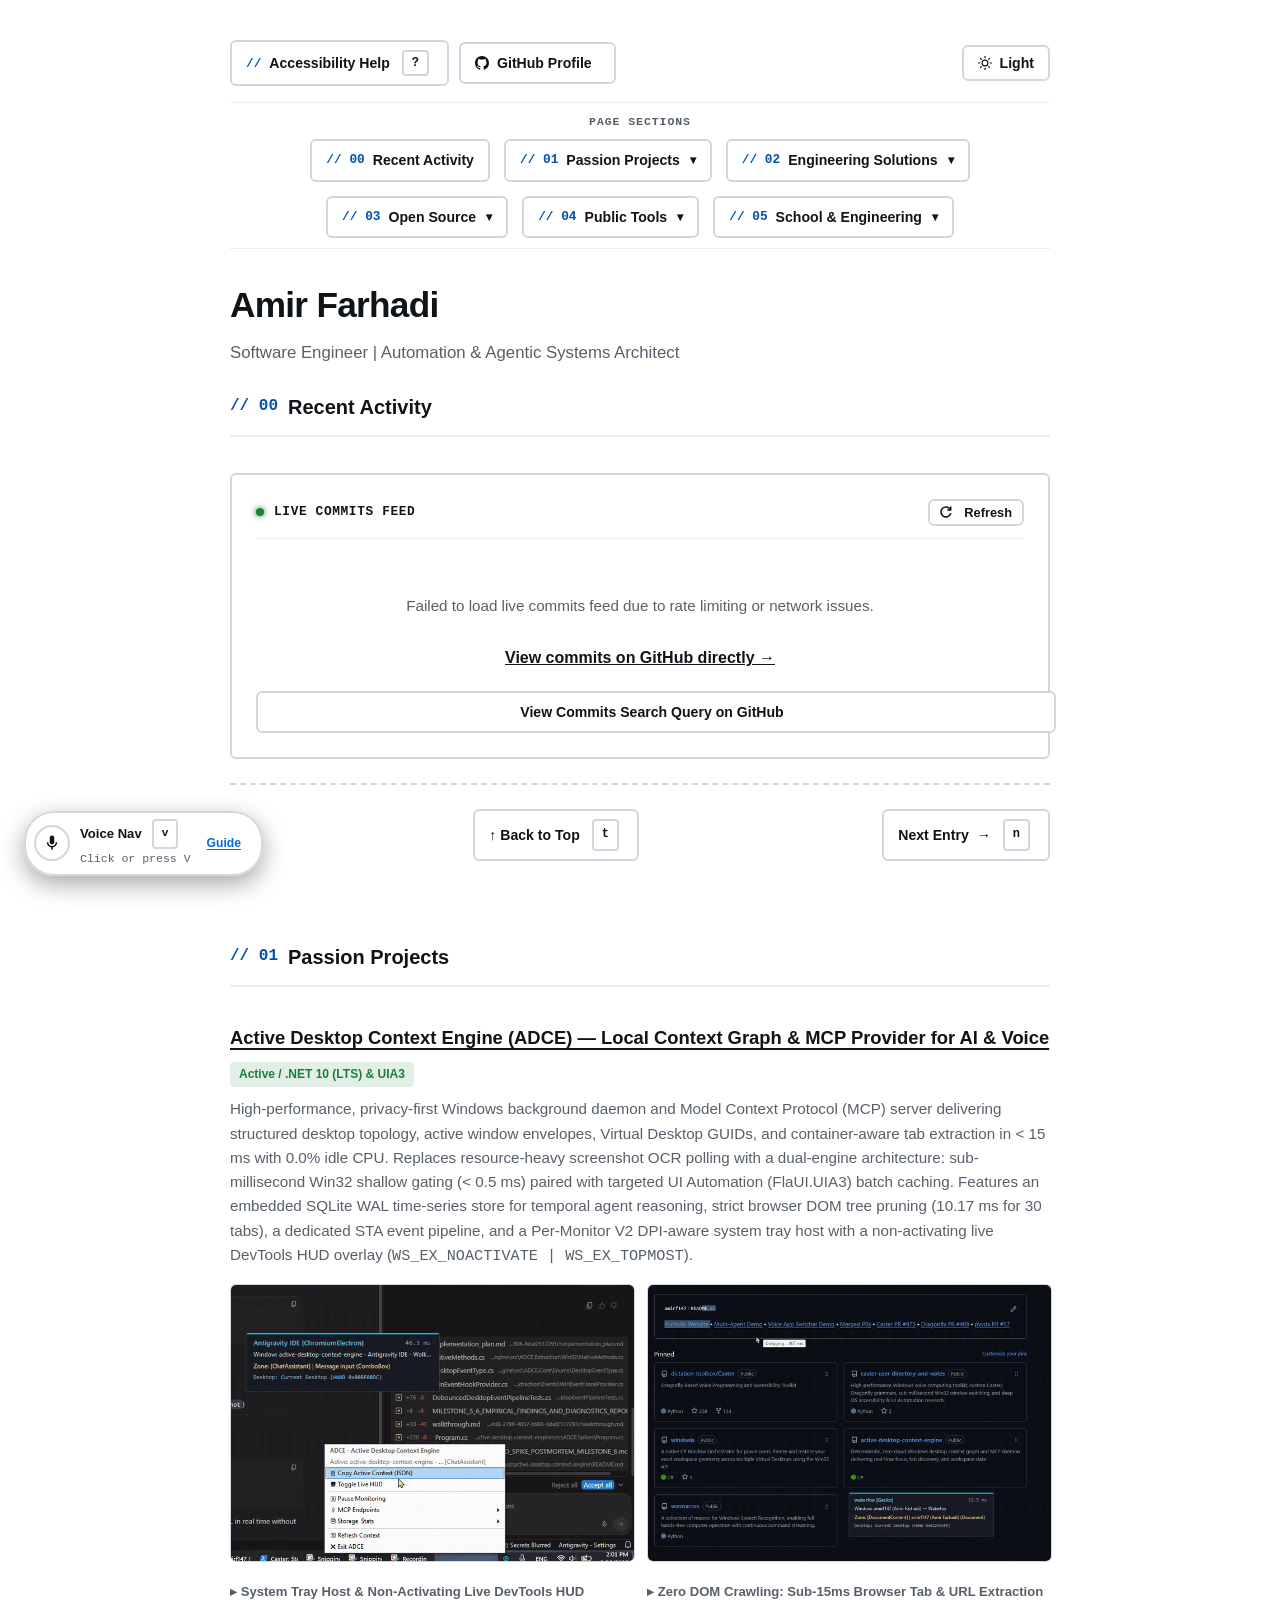
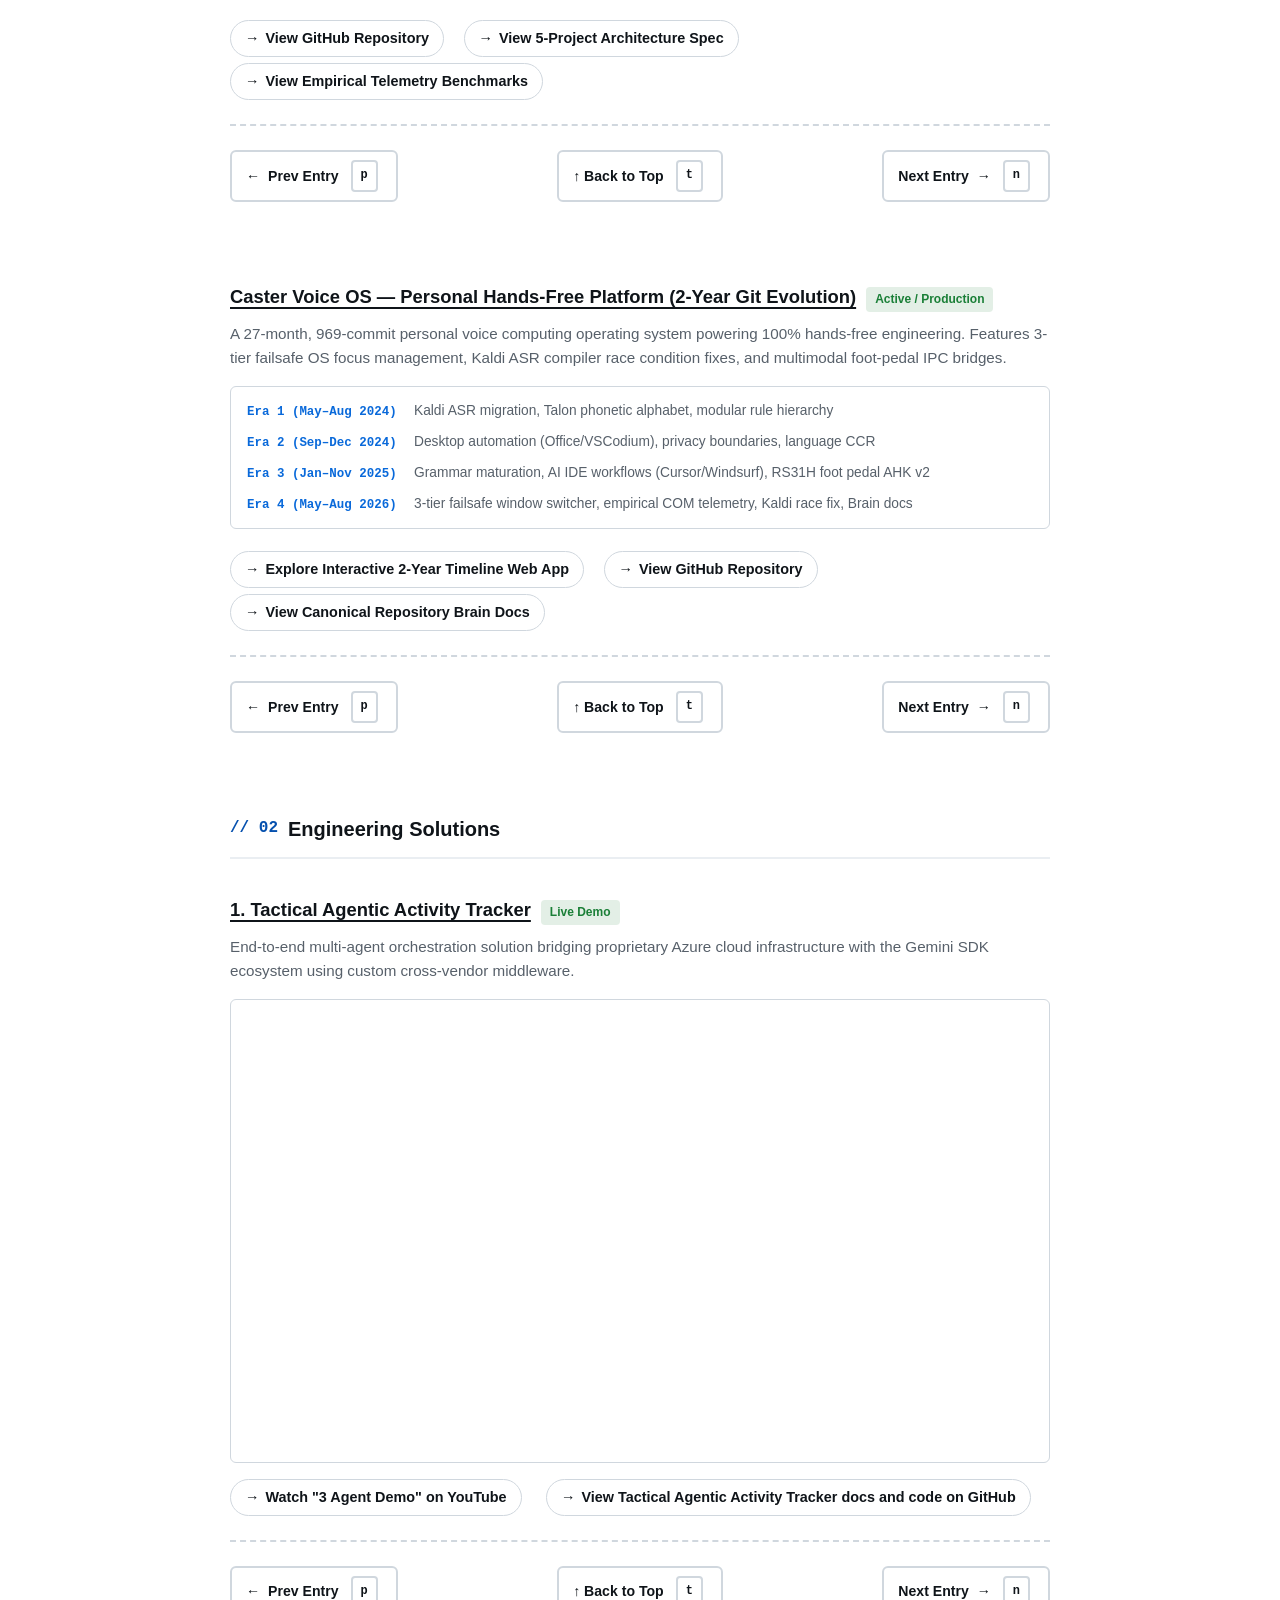
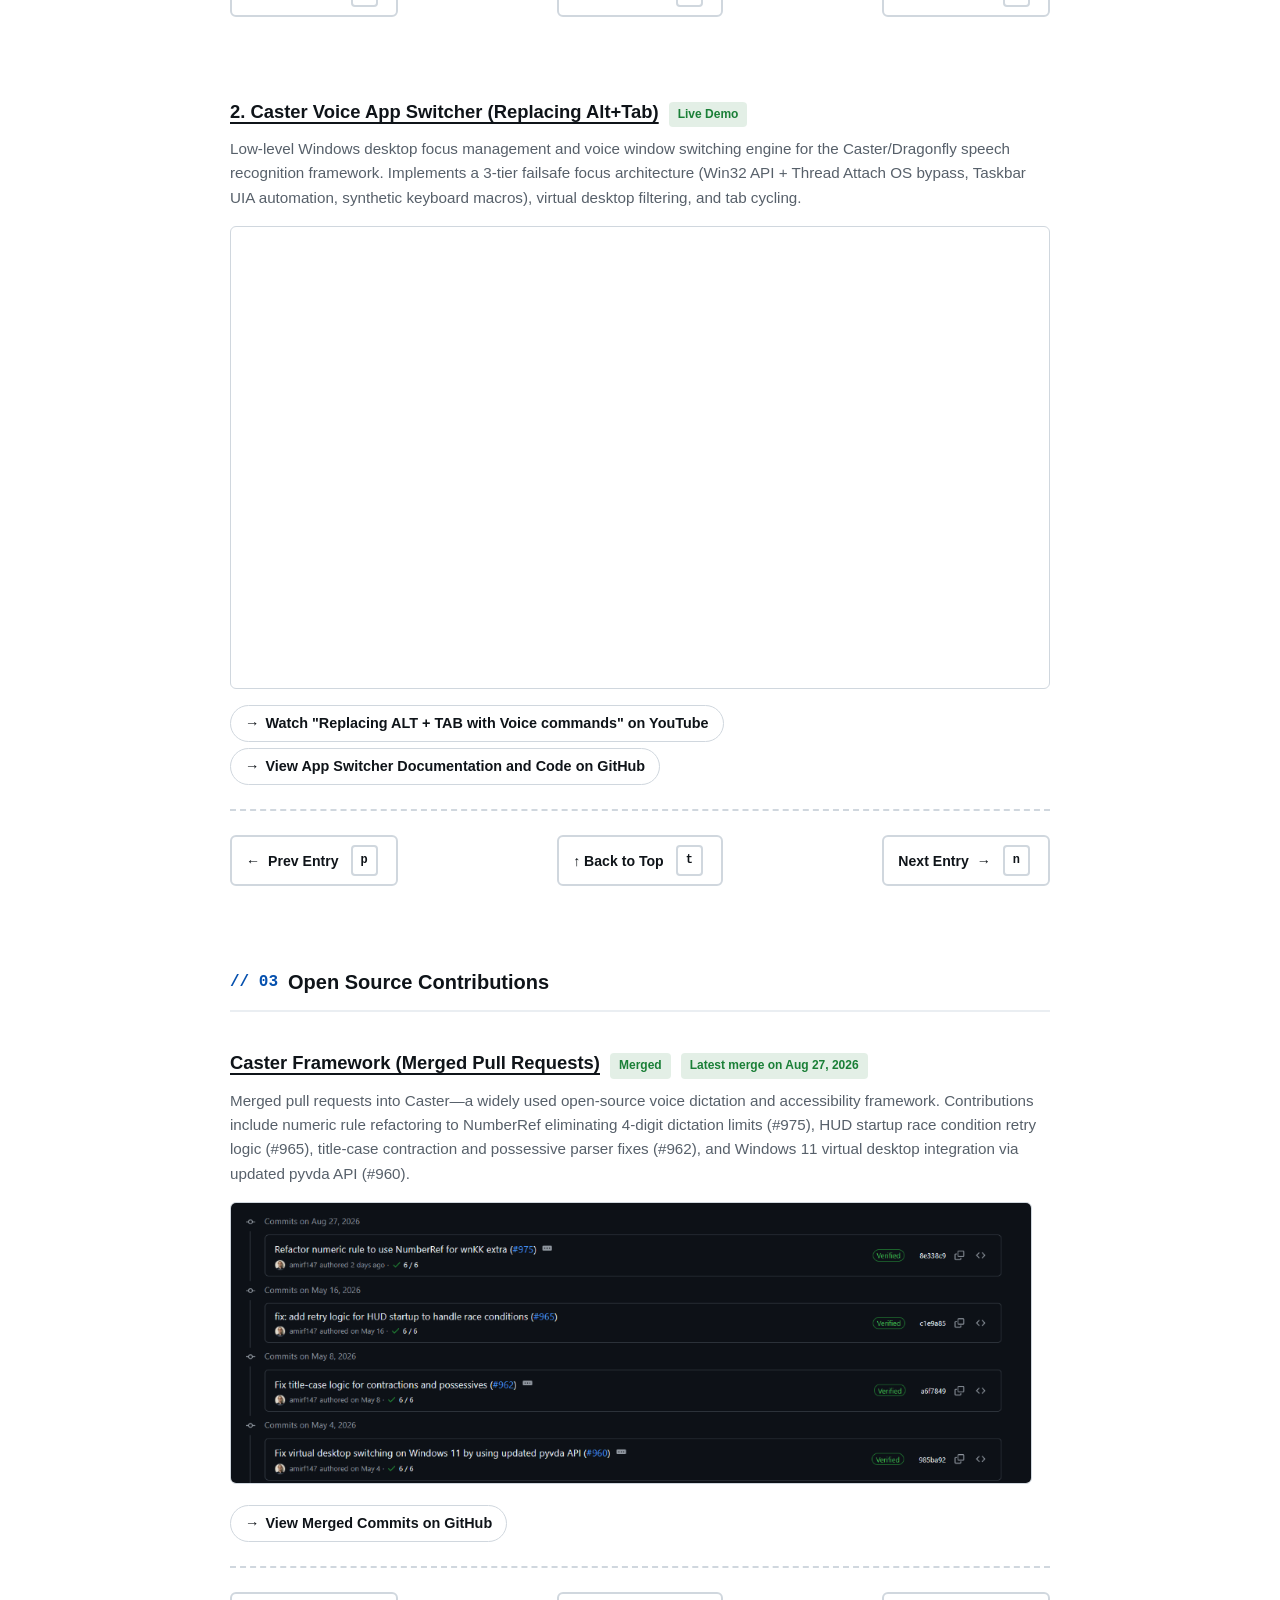
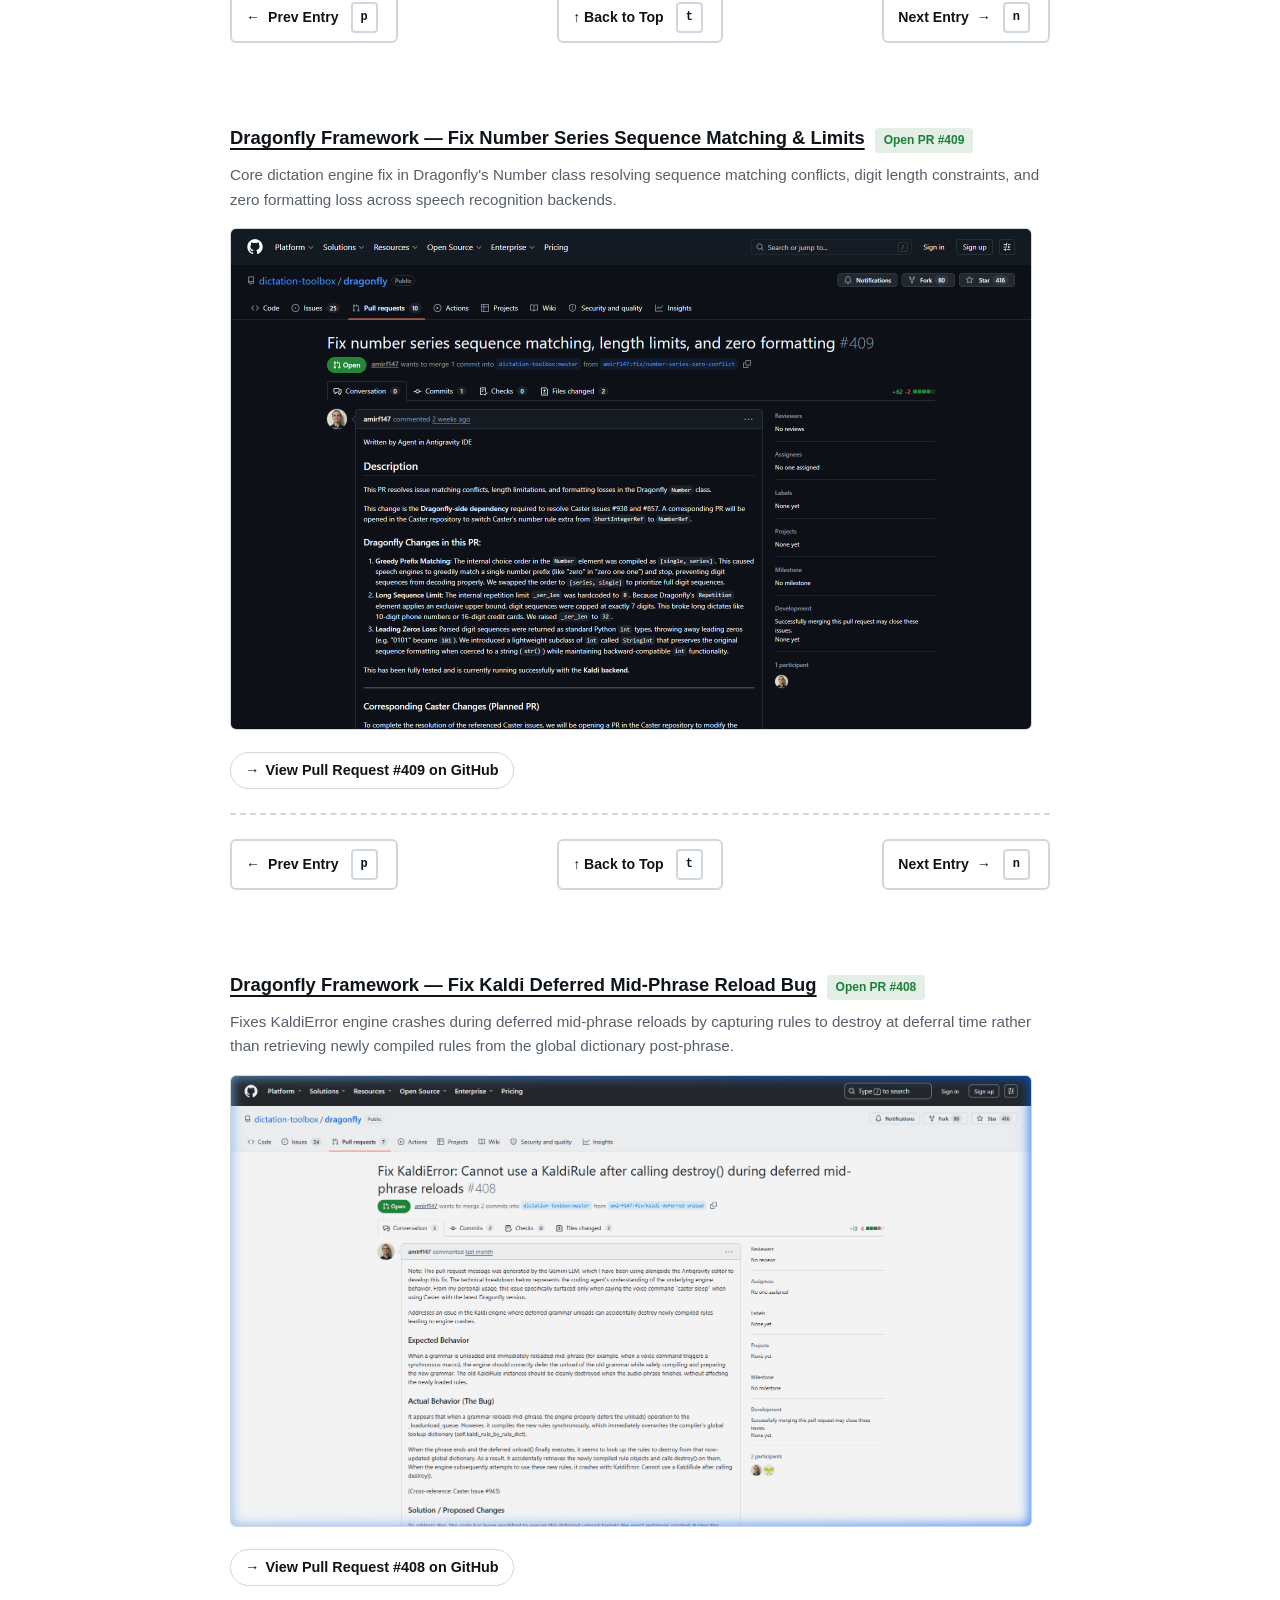
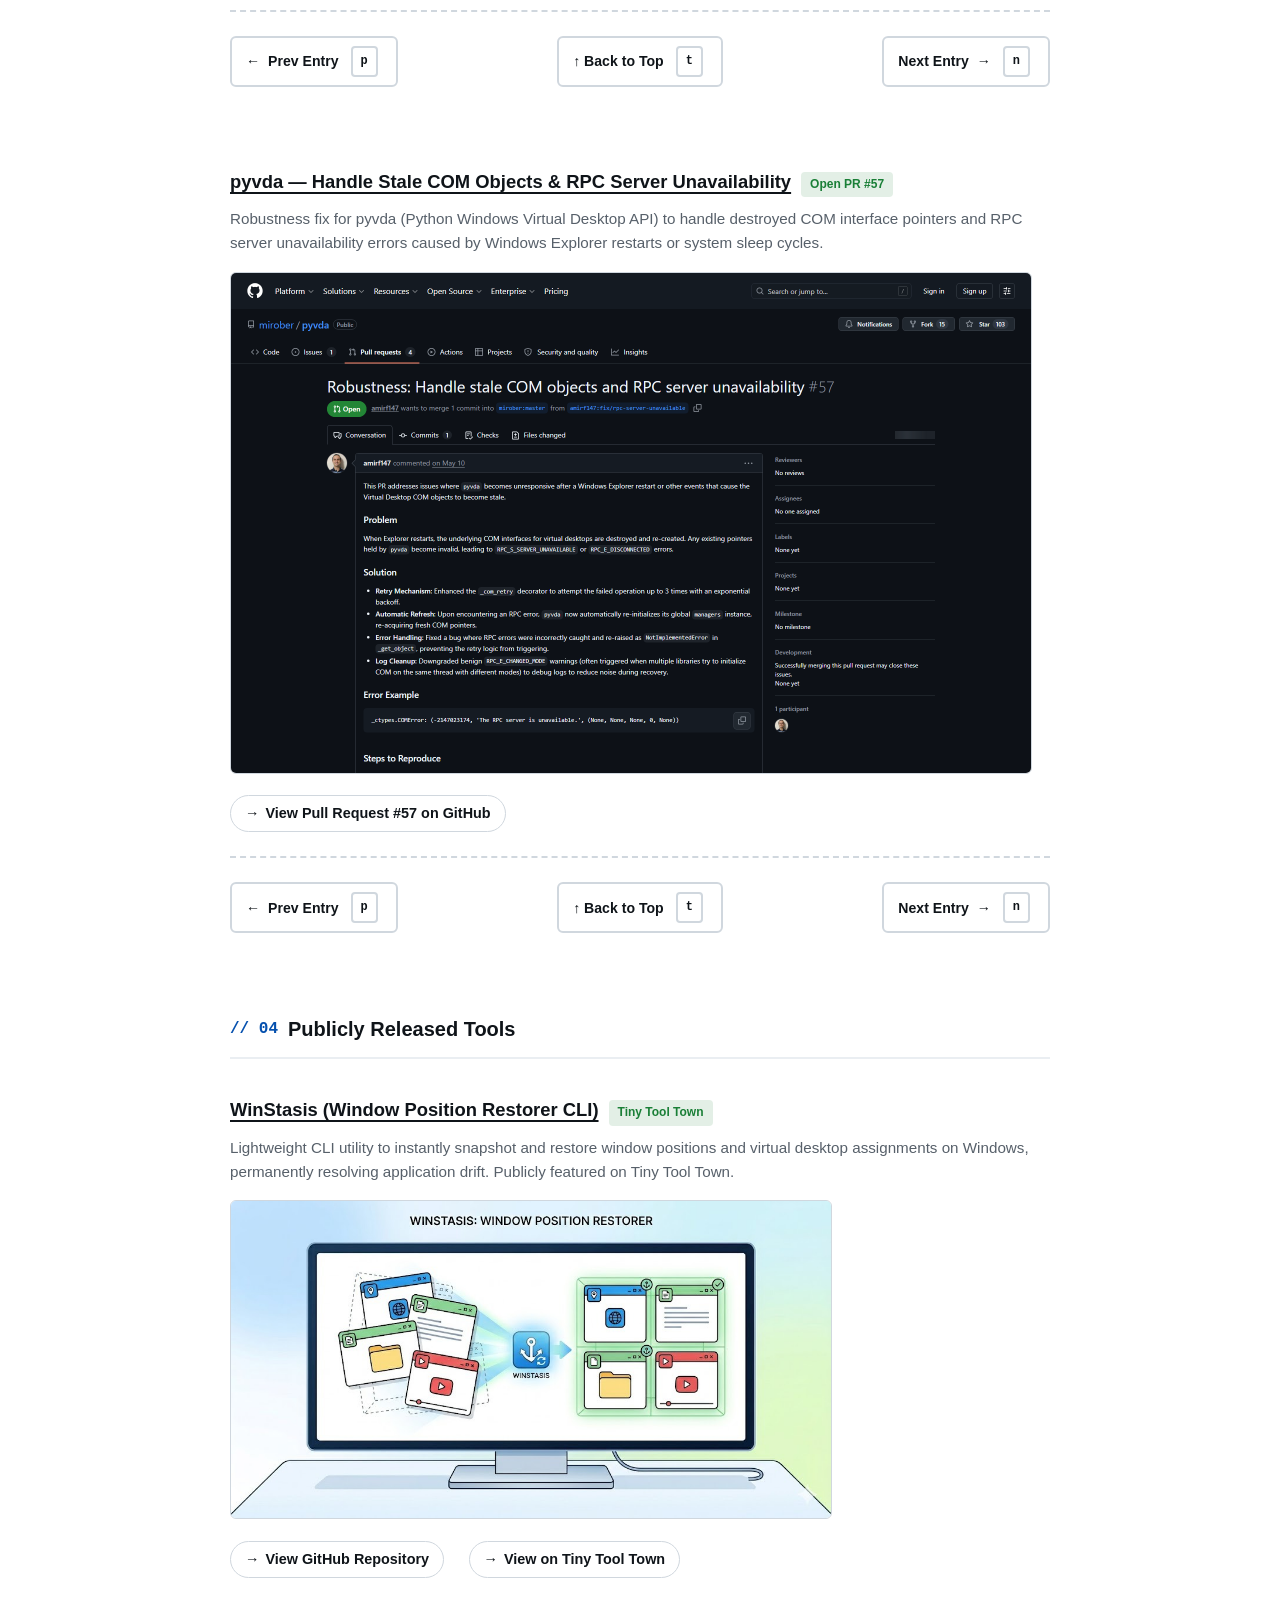
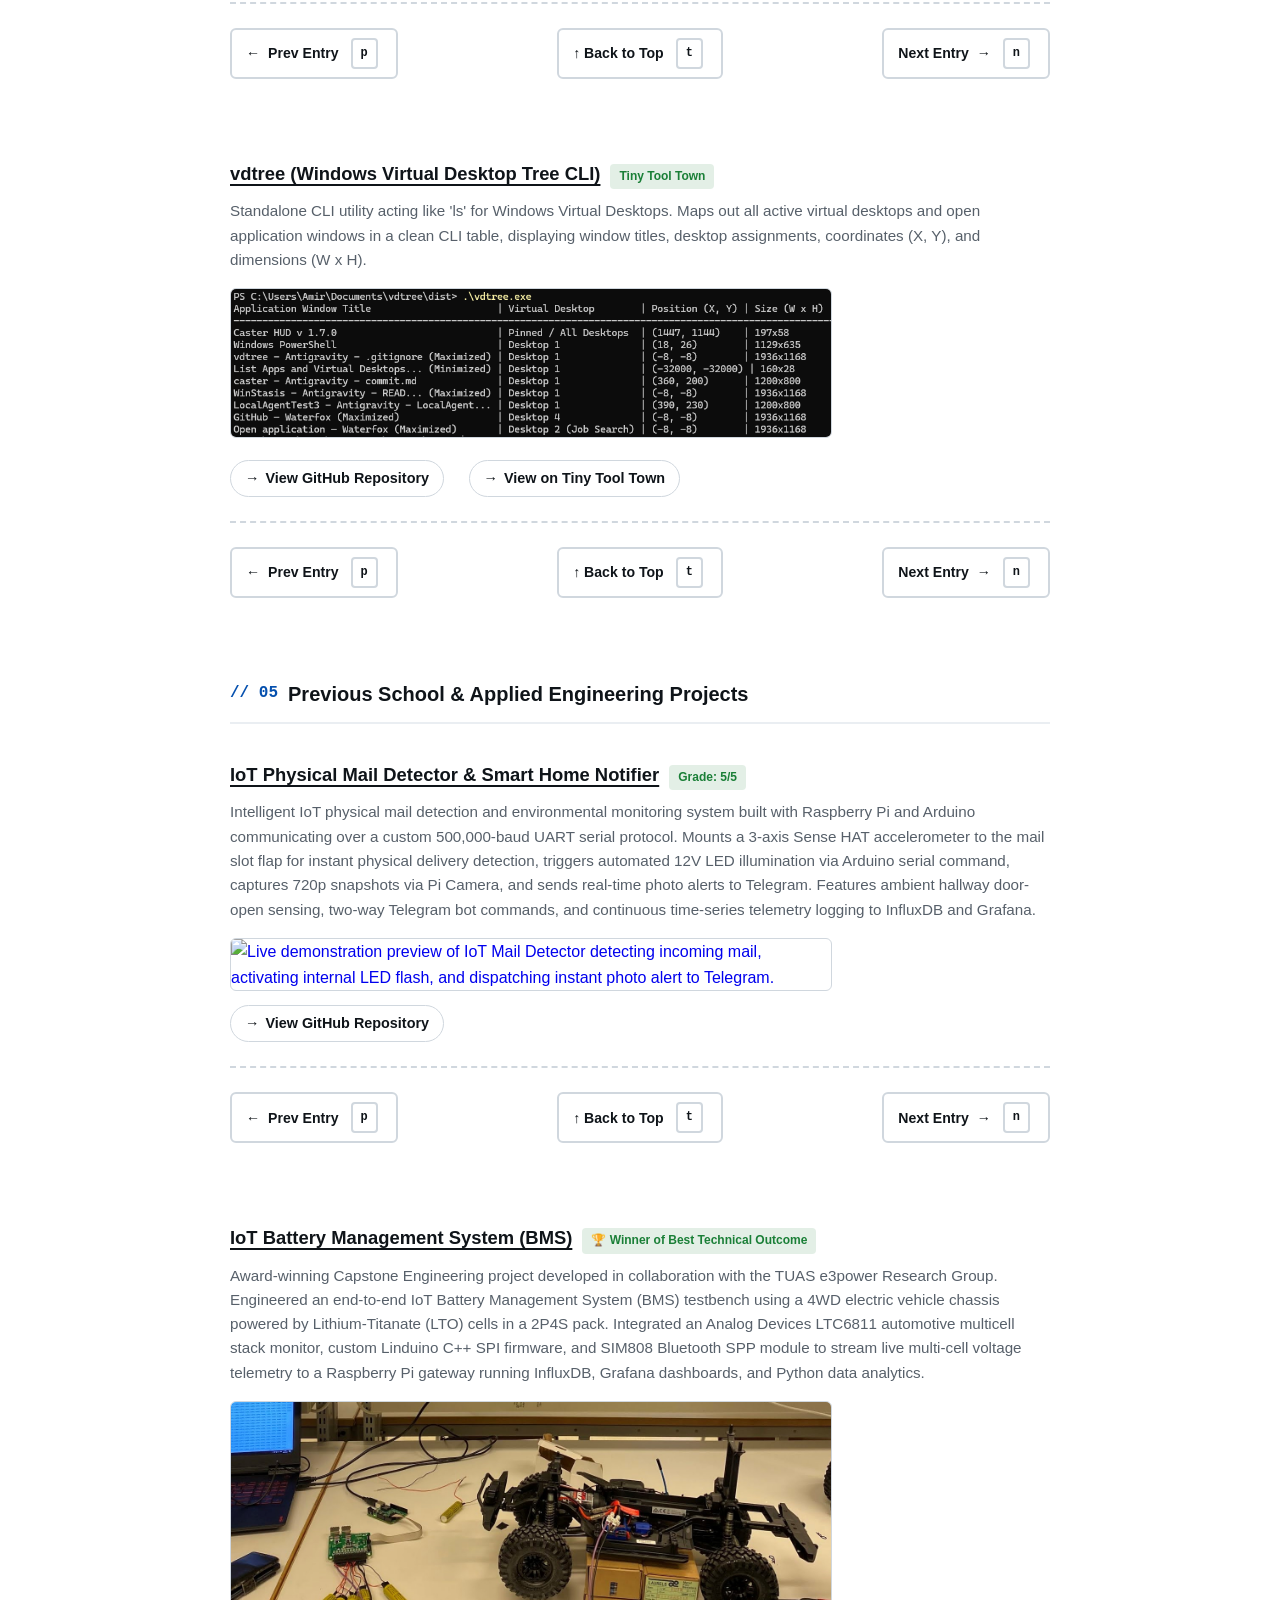
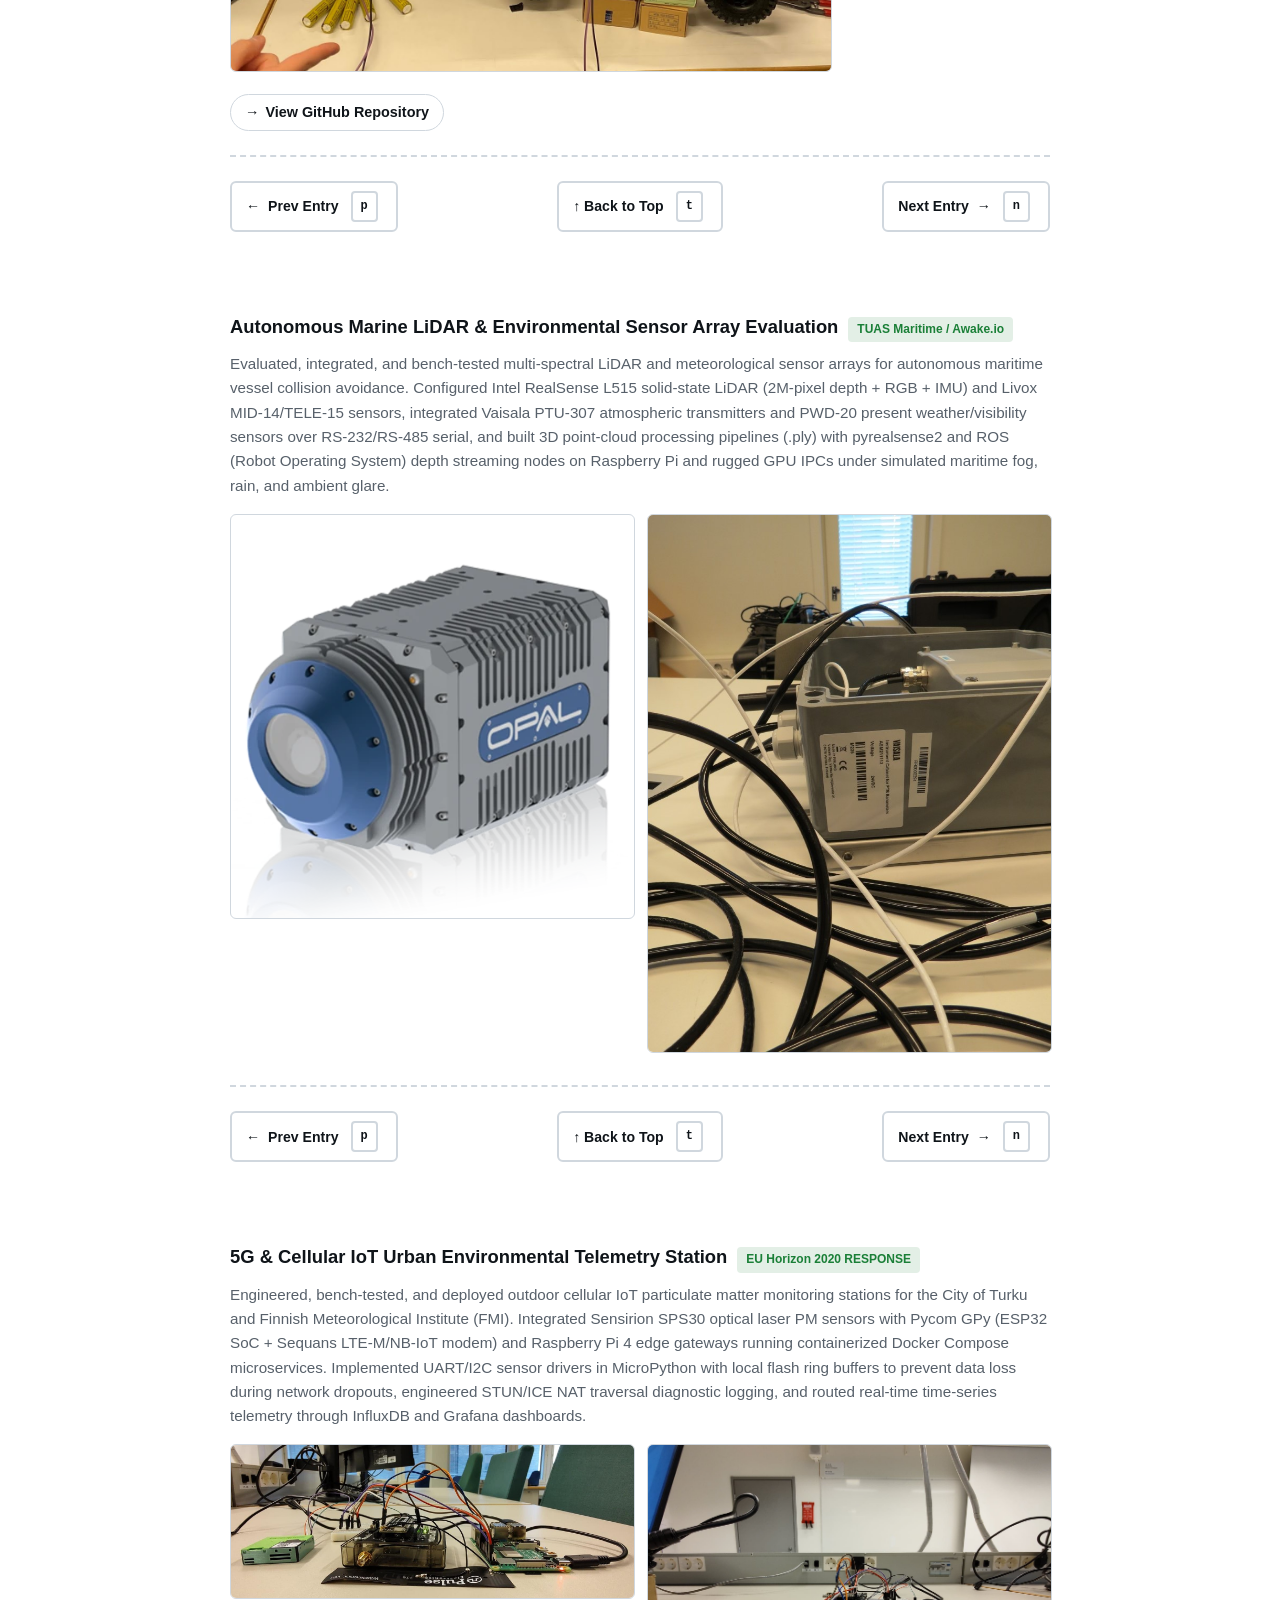
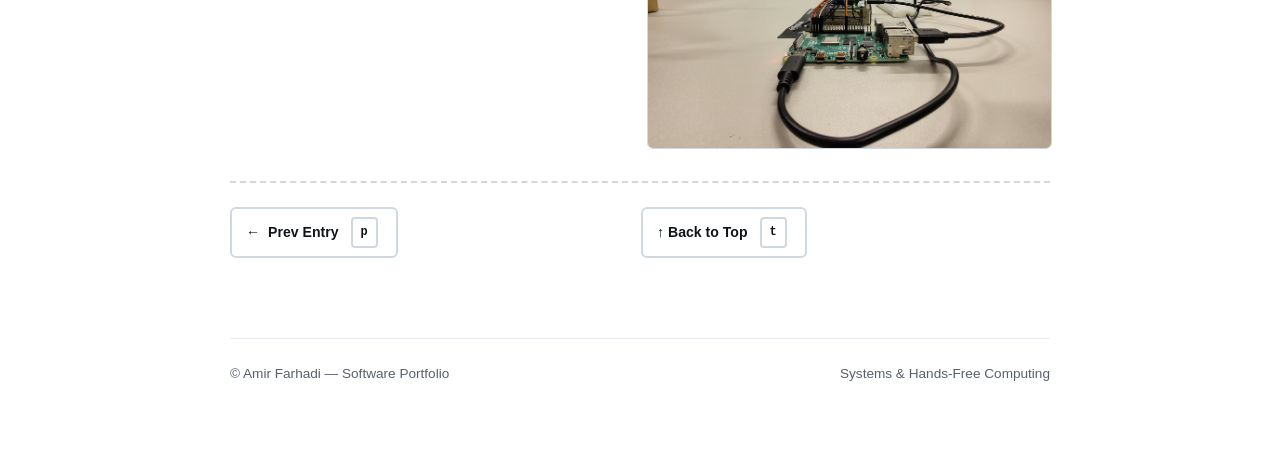
==== commit 10741100: "feat: update portfolio to reflect Caster PR #975 merge and increment total contribution count" ====
--- a/index.html
+++ b/index.html
@@ -181,8 +181,6 @@
                         <div class="dropdown-menu">
 
                             <a href="#item-caster-merged">Caster Merged Pull Requests</a>
-
-                            <a href="#item-caster-975">Caster PR #975 (4-Digit Fix)</a>
 
                             <a href="#item-dragonfly-409">Dragonfly PR #409 (Number Series)</a>
 
@@ -605,15 +603,19 @@
 
                             <span class="status-tag status-live">Merged</span>
 
+                            <span class="status-tag status-live">Latest merge on Aug 27, 2026</span>
+
                         </div>
 
                         <p class="description">Merged pull requests into Caster—a widely used open-source voice
 
-                            dictation and accessibility framework. Contributions include HUD startup race condition
-
-                            retry logic (#965), title-case contraction and possessive parser fixes (#962), and Windows
-
-                            11 virtual desktop integration via updated pyvda API (#960).</p>
+                            dictation and accessibility framework. Contributions include numeric rule refactoring to
+
+                            NumberRef eliminating 4-digit dictation limits (#975), HUD startup race condition retry
+
+                            logic (#965), title-case contraction and possessive parser fixes (#962), and Windows 11
+
+                            virtual desktop integration via updated pyvda API (#960).</p>
 
                         <div class="evidence-box">
 
@@ -627,7 +629,7 @@
 
                                 <img class="screenshot" src="prs-screenshot.png"
 
-                                    alt="Screenshot of Caster repository on GitHub showing 3 merged pull requests by Amir Farhadi: PR #965, PR #962, and PR #960."
+                                    alt="Screenshot of Caster repository on GitHub showing 4 merged pull requests by Amir Farhadi: PR #975, PR #965, PR #962, and PR #960."
 
                                     width="800">
 
@@ -651,7 +653,7 @@
 
                             <a href="#top" class="nav-btn">↑ Back to Top <span class="kbd">t</span></a>
 
-                            <a href="#item-caster-975" class="nav-btn">Next Entry <span aria-hidden="true">→</span>
+                            <a href="#item-dragonfly-409" class="nav-btn">Next Entry <span aria-hidden="true">→</span>
 
                                 <span class="kbd">n</span></a>
 
@@ -659,43 +661,101 @@
 
                     </li>
 
-                    <li id="item-caster-975" class="project-item navigable-item" tabindex="-1">
+                    <li id="item-dragonfly-409" class="project-item navigable-item" tabindex="-1">
 
                         <div class="project-title-row">
 
-                            <h3 class="project-title"><a href="https://github.com/dictation-toolbox/Caster/pull/975"
-
-                                    target="_blank">Caster Framework — Fix 4-Digit Length Restriction Bug<span
+                            <h3 class="project-title"><a href="https://github.com/dictation-toolbox/dragonfly/pull/409"
+
+                                    target="_blank">Dragonfly Framework — Fix Number Series Sequence Matching &
+
+                                    Limits<span class="sr-only"> (opens in a new tab)</span></a></h3>
+
+                            <span class="status-tag status-live">Open PR #409</span>
+
+                        </div>
+
+                        <p class="description">Core dictation engine fix in Dragonfly's Number class resolving sequence
+
+                            matching conflicts, digit length constraints, and zero formatting loss across speech
+
+                            recognition backends.</p>
+
+                        <div class="evidence-box">
+
+                            <a class="screenshot-link" href="https://github.com/dictation-toolbox/dragonfly/pull/409"
+
+                                target="_blank" aria-label="View Pull Request #409 on GitHub (opens in a new tab)">
+
+                                <img class="screenshot" src="dragonfly-pr-screenshot.png"
+
+                                    alt="Screenshot of Dragonfly Pull Request #409 on GitHub detailing fixes for speech recognition number series sequence matching."
+
+                                    width="800">
+
+                            </a>
+
+                            <a class="evidence-link" href="https://github.com/dictation-toolbox/dragonfly/pull/409"
+
+                                target="_blank"><span aria-hidden="true">→ </span>View Pull Request #409 on GitHub<span
+
+                                    class="sr-only"> (opens in a new tab)</span></a>
+
+                        </div>
+
+                        <div class="item-nav-bar">
+
+                            <a href="#item-caster-merged" class="nav-btn"><span aria-hidden="true">← </span>Prev Entry
+
+                                <span class="kbd">p</span></a>
+
+                            <a href="#top" class="nav-btn">↑ Back to Top <span class="kbd">t</span></a>
+
+                            <a href="#item-dragonfly-408" class="nav-btn">Next Entry <span aria-hidden="true">→</span>
+
+                                <span class="kbd">n</span></a>
+
+                        </div>
+
+                    </li>
+
+                    <li id="item-dragonfly-408" class="project-item navigable-item" tabindex="-1">
+
+                        <div class="project-title-row">
+
+                            <h3 class="project-title"><a href="https://github.com/dictation-toolbox/dragonfly/pull/408"
+
+                                    target="_blank">Dragonfly Framework — Fix Kaldi Deferred Mid-Phrase Reload Bug<span
 
                                         class="sr-only"> (opens in a new tab)</span></a></h3>
 
-                            <span class="status-tag status-live">Open PR #975</span>
-
-                        </div>
-
-                        <p class="description">Fixes digit sequence length limitations in Caster by migrating the
-
-                            numeric rule extra from legacy ShortIntegerRef to NumberRef with zero-preservation,
-
-                            eliminating the 4-digit cap for seamless long numeric dictation.</p>
+                            <span class="status-tag status-live">Open PR #408</span>
+
+                        </div>
+
+                        <p class="description">Fixes KaldiError engine crashes during deferred mid-phrase reloads by
+
+                            capturing rules to destroy at deferral time rather than retrieving newly compiled rules from
+
+                            the global dictionary post-phrase.</p>
 
                         <div class="evidence-box">
 
-                            <a class="screenshot-link" href="https://github.com/dictation-toolbox/Caster/pull/975"
-
-                                target="_blank" aria-label="View Pull Request #975 on GitHub (opens in a new tab)">
-
-                                <img class="screenshot" src="caster-pr-screenshot.png"
-
-                                    alt="Screenshot of Caster Pull Request #975 on GitHub showing code changes replacing ShortIntegerRef with NumberRef."
+                            <a class="screenshot-link" href="https://github.com/dictation-toolbox/dragonfly/pull/408"
+
+                                target="_blank" aria-label="View Pull Request #408 on GitHub (opens in a new tab)">
+
+                                <img class="screenshot" src="dragonfly-pr408-screenshot.png"
+
+                                    alt="Screenshot of Dragonfly Pull Request #408 on GitHub detailing fix for Kaldi deferred unload mid-phrase reload race condition."
 
                                     width="800">
 
                             </a>
 
-                            <a class="evidence-link" href="https://github.com/dictation-toolbox/Caster/pull/975"
-
-                                target="_blank"><span aria-hidden="true">→ </span>View Pull Request #975 on GitHub<span
+                            <a class="evidence-link" href="https://github.com/dictation-toolbox/dragonfly/pull/408"
+
+                                target="_blank"><span aria-hidden="true">→ </span>View Pull Request #408 on GitHub<span
 
                                     class="sr-only"> (opens in a new tab)</span></a>
 
@@ -703,57 +763,57 @@
 
                         <div class="item-nav-bar">
 
-                            <a href="#item-caster-merged" class="nav-btn"><span aria-hidden="true">← </span>Prev Entry
+                            <a href="#item-dragonfly-409" class="nav-btn"><span aria-hidden="true">← </span>Prev Entry
 
                                 <span class="kbd">p</span></a>
 
                             <a href="#top" class="nav-btn">↑ Back to Top <span class="kbd">t</span></a>
 
-                            <a href="#item-dragonfly-409" class="nav-btn">Next Entry <span aria-hidden="true">→</span>
-
-                                <span class="kbd">n</span></a>
+                            <a href="#item-pyvda-57" class="nav-btn">Next Entry <span aria-hidden="true">→</span> <span
+
+                                    class="kbd">n</span></a>
 
                         </div>
 
                     </li>
 
-                    <li id="item-dragonfly-409" class="project-item navigable-item" tabindex="-1">
+                    <li id="item-pyvda-57" class="project-item navigable-item" tabindex="-1">
 
                         <div class="project-title-row">
 
-                            <h3 class="project-title"><a href="https://github.com/dictation-toolbox/dragonfly/pull/409"
-
-                                    target="_blank">Dragonfly Framework — Fix Number Series Sequence Matching &
-
-                                    Limits<span class="sr-only"> (opens in a new tab)</span></a></h3>
-
-                            <span class="status-tag status-live">Open PR #409</span>
-
-                        </div>
-
-                        <p class="description">Core dictation engine fix in Dragonfly's Number class resolving sequence
-
-                            matching conflicts, digit length constraints, and zero formatting loss across speech
-
-                            recognition backends.</p>
+                            <h3 class="project-title"><a href="https://github.com/mirober/pyvda/pull/57"
+
+                                    target="_blank">pyvda — Handle Stale COM Objects & RPC Server Unavailability<span
+
+                                        class="sr-only"> (opens in a new tab)</span></a></h3>
+
+                            <span class="status-tag status-live">Open PR #57</span>
+
+                        </div>
+
+                        <p class="description">Robustness fix for pyvda (Python Windows Virtual Desktop API) to handle
+
+                            destroyed COM interface pointers and RPC server unavailability errors caused by Windows
+
+                            Explorer restarts or system sleep cycles.</p>
 
                         <div class="evidence-box">
 
-                            <a class="screenshot-link" href="https://github.com/dictation-toolbox/dragonfly/pull/409"
-
-                                target="_blank" aria-label="View Pull Request #409 on GitHub (opens in a new tab)">
-
-                                <img class="screenshot" src="dragonfly-pr-screenshot.png"
-
-                                    alt="Screenshot of Dragonfly Pull Request #409 on GitHub detailing fixes for speech recognition number series sequence matching."
+                            <a class="screenshot-link" href="https://github.com/mirober/pyvda/pull/57" target="_blank"
+
+                                aria-label="View Pull Request #57 on GitHub (opens in a new tab)">
+
+                                <img class="screenshot" src="pyvda-pr-screenshot.png"
+
+                                    alt="Screenshot of pyvda Pull Request #57 on GitHub displaying exception handling for destroyed COM pointers."
 
                                     width="800">
 
                             </a>
 
-                            <a class="evidence-link" href="https://github.com/dictation-toolbox/dragonfly/pull/409"
-
-                                target="_blank"><span aria-hidden="true">→ </span>View Pull Request #409 on GitHub<span
+                            <a class="evidence-link" href="https://github.com/mirober/pyvda/pull/57"
+
+                                target="_blank"><span aria-hidden="true">→ </span>View Pull Request #57 on GitHub<span
 
                                     class="sr-only"> (opens in a new tab)</span></a>
 
@@ -761,71 +821,93 @@
 
                         <div class="item-nav-bar">
 
-                            <a href="#item-caster-975" class="nav-btn"><span aria-hidden="true">← </span>Prev Entry
+                            <a href="#item-dragonfly-408" class="nav-btn"><span aria-hidden="true">← </span>Prev Entry
 
                                 <span class="kbd">p</span></a>
 
                             <a href="#top" class="nav-btn">↑ Back to Top <span class="kbd">t</span></a>
 
-                            <a href="#item-dragonfly-408" class="nav-btn">Next Entry <span aria-hidden="true">→</span>
-
-                                <span class="kbd">n</span></a>
+                            <a href="#item-winstasis" class="nav-btn">Next Entry <span aria-hidden="true">→</span> <span
+
+                                    class="kbd">n</span></a>
 
                         </div>
 
                     </li>
 
-                    <li id="item-dragonfly-408" class="project-item navigable-item" tabindex="-1">
+                </ul>
+
+            </section>
+
+
+
+            <section aria-labelledby="tools">
+
+                <h2 id="tools" class="section-header" tabindex="-1">
+
+                    <span class="section-num" aria-hidden="true">// 04</span> Publicly Released Tools
+
+                </h2>
+
+                <ul class="project-list">
+
+                    <li id="item-winstasis" class="project-item navigable-item" tabindex="-1">
 
                         <div class="project-title-row">
 
-                            <h3 class="project-title"><a href="https://github.com/dictation-toolbox/dragonfly/pull/408"
-
-                                    target="_blank">Dragonfly Framework — Fix Kaldi Deferred Mid-Phrase Reload Bug<span
-
-                                        class="sr-only"> (opens in a new tab)</span></a></h3>
-
-                            <span class="status-tag status-live">Open PR #408</span>
-
-                        </div>
-
-                        <p class="description">Fixes KaldiError engine crashes during deferred mid-phrase reloads by
-
-                            capturing rules to destroy at deferral time rather than retrieving newly compiled rules from
-
-                            the global dictionary post-phrase.</p>
+                            <h3 class="project-title"><a href="https://github.com/Amirf147/WinStasis"
+
+                                    target="_blank">WinStasis (Window Position Restorer CLI)<span class="sr-only">
+
+                                        (opens in a new tab)</span></a></h3>
+
+                            <span class="status-tag status-live">Tiny Tool Town</span>
+
+                        </div>
+
+                        <p class="description">Lightweight CLI utility to instantly snapshot and restore window
+
+                            positions and virtual desktop assignments on Windows, permanently resolving application
+
+                            drift. Publicly featured on Tiny Tool Town.</p>
 
                         <div class="evidence-box">
 
-                            <a class="screenshot-link" href="https://github.com/dictation-toolbox/dragonfly/pull/408"
-
-                                target="_blank" aria-label="View Pull Request #408 on GitHub (opens in a new tab)">
-
-                                <img class="screenshot" src="dragonfly-pr408-screenshot.png"
-
-                                    alt="Screenshot of Dragonfly Pull Request #408 on GitHub detailing fix for Kaldi deferred unload mid-phrase reload race condition."
-
-                                    width="800">
+                            <a class="screenshot-link" href="https://github.com/Amirf147/WinStasis" target="_blank"
+
+                                aria-label="View WinStasis GitHub Repository (opens in a new tab)">
+
+                                <img class="screenshot" src="winstasis-screenshot.png"
+
+                                    alt="WinStasis Window Position Restorer graphic showing snapshot and restore feature summary."
+
+                                    width="600">
 
                             </a>
 
-                            <a class="evidence-link" href="https://github.com/dictation-toolbox/dragonfly/pull/408"
-
-                                target="_blank"><span aria-hidden="true">→ </span>View Pull Request #408 on GitHub<span
-
-                                    class="sr-only"> (opens in a new tab)</span></a>
+                            <a class="evidence-link" href="https://github.com/Amirf147/WinStasis" target="_blank"
+
+                                style="margin-right: 20px;"><span aria-hidden="true">→ </span>View GitHub
+
+                                Repository<span class="sr-only"> for WinStasis (opens in a new tab)</span></a>
+
+                            <a class="evidence-link" href="https://www.tinytooltown.com/tools/winstasis/"
+
+                                target="_blank"><span aria-hidden="true">→ </span>View on Tiny Tool Town<span
+
+                                    class="sr-only"> for WinStasis (opens in a new tab)</span></a>
 
                         </div>
 
                         <div class="item-nav-bar">
 
-                            <a href="#item-dragonfly-409" class="nav-btn"><span aria-hidden="true">← </span>Prev Entry
-
-                                <span class="kbd">p</span></a>
+                            <a href="#item-pyvda-57" class="nav-btn"><span aria-hidden="true">← </span>Prev Entry <span
+
+                                    class="kbd">p</span></a>
 
                             <a href="#top" class="nav-btn">↑ Back to Top <span class="kbd">t</span></a>
 
-                            <a href="#item-pyvda-57" class="nav-btn">Next Entry <span aria-hidden="true">→</span> <span
+                            <a href="#item-vdtree" class="nav-btn">Next Entry <span aria-hidden="true">→</span> <span
 
                                     class="kbd">n</span></a>
 
@@ -833,57 +915,65 @@
 
                     </li>
 
-                    <li id="item-pyvda-57" class="project-item navigable-item" tabindex="-1">
+                    <li id="item-vdtree" class="project-item navigable-item" tabindex="-1">
 
                         <div class="project-title-row">
 
-                            <h3 class="project-title"><a href="https://github.com/mirober/pyvda/pull/57"
-
-                                    target="_blank">pyvda — Handle Stale COM Objects & RPC Server Unavailability<span
-
-                                        class="sr-only"> (opens in a new tab)</span></a></h3>
-
-                            <span class="status-tag status-live">Open PR #57</span>
-
-                        </div>
-
-                        <p class="description">Robustness fix for pyvda (Python Windows Virtual Desktop API) to handle
-
-                            destroyed COM interface pointers and RPC server unavailability errors caused by Windows
-
-                            Explorer restarts or system sleep cycles.</p>
+                            <h3 class="project-title"><a href="https://github.com/Amirf147/vdtree"
+
+                                    target="_blank">vdtree (Windows Virtual Desktop Tree CLI)<span class="sr-only">
+
+                                        (opens in a new tab)</span></a></h3>
+
+                            <span class="status-tag status-live">Tiny Tool Town</span>
+
+                        </div>
+
+                        <p class="description">Standalone CLI utility acting like 'ls' for Windows Virtual Desktops.
+
+                            Maps out all active virtual desktops and open application windows in a clean CLI table,
+
+                            displaying window titles, desktop assignments, coordinates (X, Y), and dimensions (W x H).
+
+                        </p>
 
                         <div class="evidence-box">
 
-                            <a class="screenshot-link" href="https://github.com/mirober/pyvda/pull/57" target="_blank"
-
-                                aria-label="View Pull Request #57 on GitHub (opens in a new tab)">
-
-                                <img class="screenshot" src="pyvda-pr-screenshot.png"
-
-                                    alt="Screenshot of pyvda Pull Request #57 on GitHub displaying exception handling for destroyed COM pointers."
-
-                                    width="800">
+                            <a class="screenshot-link" href="https://github.com/Amirf147/vdtree" target="_blank"
+
+                                aria-label="View vdtree GitHub Repository (opens in a new tab)">
+
+                                <img class="screenshot" src="vdtree-screenshot.png"
+
+                                    alt="Screenshot of vdtree CLI console table displaying virtual desktops, window titles, coordinates, and dimensions."
+
+                                    width="600">
 
                             </a>
 
-                            <a class="evidence-link" href="https://github.com/mirober/pyvda/pull/57"
-
-                                target="_blank"><span aria-hidden="true">→ </span>View Pull Request #57 on GitHub<span
-
-                                    class="sr-only"> (opens in a new tab)</span></a>
+                            <a class="evidence-link" href="https://github.com/Amirf147/vdtree" target="_blank"
+
+                                style="margin-right: 20px;"><span aria-hidden="true">→ </span>View GitHub
+
+                                Repository<span class="sr-only"> for vdtree (opens in a new tab)</span></a>
+
+                            <a class="evidence-link" href="https://www.tinytooltown.com/tools/vdtree/"
+
+                                target="_blank"><span aria-hidden="true">→ </span>View on Tiny Tool Town<span
+
+                                    class="sr-only"> for vdtree (opens in a new tab)</span></a>
 
                         </div>
 
                         <div class="item-nav-bar">
 
-                            <a href="#item-dragonfly-408" class="nav-btn"><span aria-hidden="true">← </span>Prev Entry
-
-                                <span class="kbd">p</span></a>
+                            <a href="#item-winstasis" class="nav-btn"><span aria-hidden="true">← </span>Prev Entry <span
+
+                                    class="kbd">p</span></a>
 
                             <a href="#top" class="nav-btn">↑ Back to Top <span class="kbd">t</span></a>
 
-                            <a href="#item-winstasis" class="nav-btn">Next Entry <span aria-hidden="true">→</span> <span
+                            <a href="#item-iot-mail" class="nav-btn">Next Entry <span aria-hidden="true">→</span> <span
 
                                     class="kbd">n</span></a>
 
@@ -897,73 +987,69 @@
 
 
 
-            <section aria-labelledby="tools">
-
-                <h2 id="tools" class="section-header" tabindex="-1">
-
-                    <span class="section-num" aria-hidden="true">// 04</span> Publicly Released Tools
+            <!-- ============================================================
+
+                 05. ACADEMIC & CAPSTONE PROJECTS
+
+                 ============================================================ -->
+
+            <section id="academic-projects" aria-labelledby="academic-projects-title" class="project-section">
+
+                <h2 id="academic-projects-title" class="section-header" tabindex="-1">
+
+                    <span class="section-num" aria-hidden="true">// 05</span> Previous School &amp; Applied Engineering Projects
 
                 </h2>
 
                 <ul class="project-list">
 
-                    <li id="item-winstasis" class="project-item navigable-item" tabindex="-1">
+                    <li id="item-iot-mail" class="project-item navigable-item" tabindex="-1">
 
                         <div class="project-title-row">
 
-                            <h3 class="project-title"><a href="https://github.com/Amirf147/WinStasis"
-
-                                    target="_blank">WinStasis (Window Position Restorer CLI)<span class="sr-only">
+                            <h3 class="project-title"><a href="https://github.com/Amirf147/IoT_Mail_Detector"
+
+                                    target="_blank">IoT Physical Mail Detector &amp; Smart Home Notifier<span class="sr-only">
 
                                         (opens in a new tab)</span></a></h3>
 
-                            <span class="status-tag status-live">Tiny Tool Town</span>
-
-                        </div>
-
-                        <p class="description">Lightweight CLI utility to instantly snapshot and restore window
-
-                            positions and virtual desktop assignments on Windows, permanently resolving application
-
-                            drift. Publicly featured on Tiny Tool Town.</p>
+                            <span class="status-tag status-live">Grade: 5/5</span>
+
+                        </div>
+
+                        <p class="description">Intelligent IoT physical mail detection and environmental monitoring system built with Raspberry Pi and Arduino communicating over a custom 500,000-baud UART serial protocol. Mounts a 3-axis Sense HAT accelerometer to the mail slot flap for instant physical delivery detection, triggers automated 12V LED illumination via Arduino serial command, captures 720p snapshots via Pi Camera, and sends real-time photo alerts to Telegram. Features ambient hallway door-open sensing, two-way Telegram bot commands, and continuous time-series telemetry logging to InfluxDB and Grafana.</p>
 
                         <div class="evidence-box">
 
-                            <a class="screenshot-link" href="https://github.com/Amirf147/WinStasis" target="_blank"
-
-                                aria-label="View WinStasis GitHub Repository (opens in a new tab)">
-
-                                <img class="screenshot" src="winstasis-screenshot.png"
-
-                                    alt="WinStasis Window Position Restorer graphic showing snapshot and restore feature summary."
+                            <a class="screenshot-link" href="https://github.com/Amirf147/IoT_Mail_Detector" target="_blank"
+
+                                aria-label="View IoT Mail Detector GitHub Repository (opens in a new tab)">
+
+                                <img class="screenshot" src="mail-detector-demo.gif"
+
+                                    alt="Live demonstration preview of IoT Mail Detector detecting incoming mail, activating internal LED flash, and dispatching instant photo alert to Telegram."
 
                                     width="600">
 
                             </a>
 
-                            <a class="evidence-link" href="https://github.com/Amirf147/WinStasis" target="_blank"
+                            <a class="evidence-link" href="https://github.com/Amirf147/IoT_Mail_Detector" target="_blank"
 
                                 style="margin-right: 20px;"><span aria-hidden="true">→ </span>View GitHub
 
-                                Repository<span class="sr-only"> for WinStasis (opens in a new tab)</span></a>
-
-                            <a class="evidence-link" href="https://www.tinytooltown.com/tools/winstasis/"
-
-                                target="_blank"><span aria-hidden="true">→ </span>View on Tiny Tool Town<span
-
-                                    class="sr-only"> for WinStasis (opens in a new tab)</span></a>
+                                Repository<span class="sr-only"> for IoT Mail Detector (opens in a new tab)</span></a>
 
                         </div>
 
                         <div class="item-nav-bar">
 
-                            <a href="#item-pyvda-57" class="nav-btn"><span aria-hidden="true">← </span>Prev Entry <span
+                            <a href="#item-vdtree" class="nav-btn"><span aria-hidden="true">← </span>Prev Entry <span
 
                                     class="kbd">p</span></a>
 
                             <a href="#top" class="nav-btn">↑ Back to Top <span class="kbd">t</span></a>
 
-                            <a href="#item-vdtree" class="nav-btn">Next Entry <span aria-hidden="true">→</span> <span
+                            <a href="#item-iot-bms" class="nav-btn">Next Entry <span aria-hidden="true">→</span> <span
 
                                     class="kbd">n</span></a>
 
@@ -971,65 +1057,55 @@
 
                     </li>
 
-                    <li id="item-vdtree" class="project-item navigable-item" tabindex="-1">
+                    <li id="item-iot-bms" class="project-item navigable-item" tabindex="-1">
 
                         <div class="project-title-row">
 
-                            <h3 class="project-title"><a href="https://github.com/Amirf147/vdtree"
-
-                                    target="_blank">vdtree (Windows Virtual Desktop Tree CLI)<span class="sr-only">
+                            <h3 class="project-title"><a href="https://github.com/Amirf147/IoT_Battery_Management_System"
+
+                                    target="_blank">IoT Battery Management System (BMS)<span class="sr-only">
 
                                         (opens in a new tab)</span></a></h3>
 
-                            <span class="status-tag status-live">Tiny Tool Town</span>
-
-                        </div>
-
-                        <p class="description">Standalone CLI utility acting like 'ls' for Windows Virtual Desktops.
-
-                            Maps out all active virtual desktops and open application windows in a clean CLI table,
-
-                            displaying window titles, desktop assignments, coordinates (X, Y), and dimensions (W x H).
+                            <span class="status-tag status-live">🏆 Winner of Best Technical Outcome</span>
+
+                        </div>
+
+                        <p class="description">Award-winning Capstone Engineering project developed in collaboration with the TUAS e3power Research Group. Engineered an end-to-end IoT Battery Management System (BMS) testbench using a 4WD electric vehicle chassis powered by Lithium-Titanate (LTO) cells in a 2P4S pack. Integrated an Analog Devices LTC6811 automotive multicell stack monitor, custom Linduino C++ SPI firmware, and SIM808 Bluetooth SPP module to stream live multi-cell voltage telemetry to a Raspberry Pi gateway running InfluxDB, Grafana dashboards, and Python data analytics.
 
                         </p>
 
                         <div class="evidence-box">
 
-                            <a class="screenshot-link" href="https://github.com/Amirf147/vdtree" target="_blank"
-
-                                aria-label="View vdtree GitHub Repository (opens in a new tab)">
-
-                                <img class="screenshot" src="vdtree-screenshot.png"
-
-                                    alt="Screenshot of vdtree CLI console table displaying virtual desktops, window titles, coordinates, and dimensions."
+                            <a class="screenshot-link" href="https://github.com/Amirf147/IoT_Battery_Management_System" target="_blank"
+
+                                aria-label="View IoT Battery Management System GitHub Repository (opens in a new tab)">
+
+                                <img class="screenshot" src="bms-hardware.jpg"
+
+                                    alt="Physical BMS testbench hardware setup with 4WD RC vehicle chassis, 2P4S LTO battery stack, Analog Devices LTC6811 multicell monitor, and Linduino microcontroller."
 
                                     width="600">
 
                             </a>
 
-                            <a class="evidence-link" href="https://github.com/Amirf147/vdtree" target="_blank"
+                            <a class="evidence-link" href="https://github.com/Amirf147/IoT_Battery_Management_System" target="_blank"
 
                                 style="margin-right: 20px;"><span aria-hidden="true">→ </span>View GitHub
 
-                                Repository<span class="sr-only"> for vdtree (opens in a new tab)</span></a>
-
-                            <a class="evidence-link" href="https://www.tinytooltown.com/tools/vdtree/"
-
-                                target="_blank"><span aria-hidden="true">→ </span>View on Tiny Tool Town<span
-
-                                    class="sr-only"> for vdtree (opens in a new tab)</span></a>
+                                Repository<span class="sr-only"> for IoT Battery Management System (opens in a new tab)</span></a>
 
                         </div>
 
                         <div class="item-nav-bar">
 
-                            <a href="#item-winstasis" class="nav-btn"><span aria-hidden="true">← </span>Prev Entry <span
+                            <a href="#item-iot-mail" class="nav-btn"><span aria-hidden="true">← </span>Prev Entry <span
 
                                     class="kbd">p</span></a>
 
                             <a href="#top" class="nav-btn">↑ Back to Top <span class="kbd">t</span></a>
 
-                            <a href="#item-iot-mail" class="nav-btn">Next Entry <span aria-hidden="true">→</span> <span
+                            <a href="#item-marine-lidar" class="nav-btn">Next Entry <span aria-hidden="true">→</span> <span
 
                                     class="kbd">n</span></a>
 
@@ -1037,254 +1113,122 @@
 
                     </li>
 
+                    <li id="item-marine-lidar" class="project-item navigable-item" tabindex="-1">
+
+                        <div class="project-title-row">
+
+                            <h3 class="project-title">Autonomous Marine LiDAR &amp; Environmental Sensor Array Evaluation</h3>
+
+                            <span class="project-org-badge status-tag status-live">TUAS Maritime / Awake.io</span>
+
+                        </div>
+
+                        <p class="description">Evaluated, integrated, and bench-tested multi-spectral LiDAR and meteorological sensor arrays for autonomous maritime vessel collision avoidance. Configured Intel RealSense L515 solid-state LiDAR (2M-pixel depth + RGB + IMU) and Livox MID-14/TELE-15 sensors, integrated Vaisala PTU-307 atmospheric transmitters and PWD-20 present weather/visibility sensors over RS-232/RS-485 serial, and built 3D point-cloud processing pipelines (.ply) with pyrealsense2 and ROS (Robot Operating System) depth streaming nodes on Raspberry Pi and rugged GPU IPCs under simulated maritime fog, rain, and ambient glare.</p>
+
+                        <div class="evidence-box">
+
+                            <div style="display: flex; gap: 14px; flex-wrap: wrap; margin-bottom: 8px;">
+
+                                <div style="flex: 1 1 360px; max-width: 100%;">
+
+                                    <img class="screenshot" src="lidar-sensors-overview.png"
+
+                                        alt="Autonomous vessel sensor suite architecture diagram showing LiDAR, thermal imaging, radar, and Vaisala meteorological sensor placement."
+
+                                        width="600">
+
+                                </div>
+
+                                <div style="flex: 1 1 360px; max-width: 100%;">
+
+                                    <img class="screenshot" src="vaisala-weather-sensors.jpg"
+
+                                        alt="Vaisala industrial meteorological and visibility sensor suite integrated for atmospheric attenuation testing."
+
+                                        width="600">
+
+                                </div>
+
+                            </div>
+
+                        </div>
+
+                        <div class="item-nav-bar">
+
+                            <a href="#item-iot-bms" class="nav-btn"><span aria-hidden="true">← </span>Prev Entry <span
+
+                                    class="kbd">p</span></a>
+
+                            <a href="#top" class="nav-btn">↑ Back to Top <span class="kbd">t</span></a>
+
+                            <a href="#item-5g-aq-station" class="nav-btn">Next Entry <span aria-hidden="true">→</span> <span
+
+                                    class="kbd">n</span></a>
+
+                        </div>
+
+                    </li>
+
+                    <li id="item-5g-aq-station" class="project-item navigable-item" tabindex="-1">
+
+                        <div class="project-title-row">
+
+                            <h3 class="project-title">5G &amp; Cellular IoT Urban Environmental Telemetry Station</h3>
+
+                            <span class="project-org-badge status-tag status-live">EU Horizon 2020 RESPONSE</span>
+
+                        </div>
+
+                        <p class="description">Engineered, bench-tested, and deployed outdoor cellular IoT particulate matter monitoring stations for the City of Turku and Finnish Meteorological Institute (FMI). Integrated Sensirion SPS30 optical laser PM sensors with Pycom GPy (ESP32 SoC + Sequans LTE-M/NB-IoT modem) and Raspberry Pi 4 edge gateways running containerized Docker Compose microservices. Implemented UART/I2C sensor drivers in MicroPython with local flash ring buffers to prevent data loss during network dropouts, engineered STUN/ICE NAT traversal diagnostic logging, and routed real-time time-series telemetry through InfluxDB and Grafana dashboards.</p>
+
+                        <div class="evidence-box">
+
+                            <div style="display: flex; gap: 14px; flex-wrap: wrap; margin-bottom: 8px;">
+
+                                <div style="flex: 1 1 360px; max-width: 100%;">
+
+                                    <img class="screenshot" src="aq-sensor-bench.jpg"
+
+                                        alt="Sensirion SPS30 optical particulate matter sensor undergoing benchtop serial communication and calibration testing."
+
+                                        width="600">
+
+                                </div>
+
+                                <div style="flex: 1 1 360px; max-width: 100%;">
+
+                                    <img class="screenshot" src="aq-sensor-enclosure.jpg"
+
+                                        alt="Weatherproof field IoT enclosure housing Linux gateway, power regulation, and cellular antenna."
+
+                                        width="600">
+
+                                </div>
+
+                            </div>
+
+                        </div>
+
+                        <div class="item-nav-bar">
+
+                            <a href="#item-marine-lidar" class="nav-btn"><span aria-hidden="true">← </span>Prev Entry <span
+
+                                    class="kbd">p</span></a>
+
+                            <a href="#top" class="nav-btn">↑ Back to Top <span class="kbd">t</span></a>
+
+                            <span></span>
+
+                        </div>
+
+                    </li>
+
                 </ul>
 
             </section>
 
 
 
-            <!-- ============================================================
-
-                 05. ACADEMIC & CAPSTONE PROJECTS
-
-                 ============================================================ -->
-
-            <section id="academic-projects" aria-labelledby="academic-projects-title" class="project-section">
-
-                <h2 id="academic-projects-title" class="section-header" tabindex="-1">
-
-                    <span class="section-num" aria-hidden="true">// 05</span> Previous School &amp; Applied Engineering Projects
-
-                </h2>
-
-                <ul class="project-list">
-
-                    <li id="item-iot-mail" class="project-item navigable-item" tabindex="-1">
-
-                        <div class="project-title-row">
-
-                            <h3 class="project-title"><a href="https://github.com/Amirf147/IoT_Mail_Detector"
-
-                                    target="_blank">IoT Physical Mail Detector &amp; Smart Home Notifier<span class="sr-only">
-
-                                        (opens in a new tab)</span></a></h3>
-
-                            <span class="status-tag status-live">Grade: 5/5</span>
-
-                        </div>
-
-                        <p class="description">Intelligent IoT physical mail detection and environmental monitoring system built with Raspberry Pi and Arduino communicating over a custom 500,000-baud UART serial protocol. Mounts a 3-axis Sense HAT accelerometer to the mail slot flap for instant physical delivery detection, triggers automated 12V LED illumination via Arduino serial command, captures 720p snapshots via Pi Camera, and sends real-time photo alerts to Telegram. Features ambient hallway door-open sensing, two-way Telegram bot commands, and continuous time-series telemetry logging to InfluxDB and Grafana.</p>
-
-                        <div class="evidence-box">
-
-                            <a class="screenshot-link" href="https://github.com/Amirf147/IoT_Mail_Detector" target="_blank"
-
-                                aria-label="View IoT Mail Detector GitHub Repository (opens in a new tab)">
-
-                                <img class="screenshot" src="mail-detector-demo.gif"
-
-                                    alt="Live demonstration preview of IoT Mail Detector detecting incoming mail, activating internal LED flash, and dispatching instant photo alert to Telegram."
-
-                                    width="600">
-
-                            </a>
-
-                            <a class="evidence-link" href="https://github.com/Amirf147/IoT_Mail_Detector" target="_blank"
-
-                                style="margin-right: 20px;"><span aria-hidden="true">→ </span>View GitHub
-
-                                Repository<span class="sr-only"> for IoT Mail Detector (opens in a new tab)</span></a>
-
-                        </div>
-
-                        <div class="item-nav-bar">
-
-                            <a href="#item-vdtree" class="nav-btn"><span aria-hidden="true">← </span>Prev Entry <span
-
-                                    class="kbd">p</span></a>
-
-                            <a href="#top" class="nav-btn">↑ Back to Top <span class="kbd">t</span></a>
-
-                            <a href="#item-iot-bms" class="nav-btn">Next Entry <span aria-hidden="true">→</span> <span
-
-                                    class="kbd">n</span></a>
-
-                        </div>
-
-                    </li>
-
-                    <li id="item-iot-bms" class="project-item navigable-item" tabindex="-1">
-
-                        <div class="project-title-row">
-
-                            <h3 class="project-title"><a href="https://github.com/Amirf147/IoT_Battery_Management_System"
-
-                                    target="_blank">IoT Battery Management System (BMS)<span class="sr-only">
-
-                                        (opens in a new tab)</span></a></h3>
-
-                            <span class="status-tag status-live">🏆 Winner of Best Technical Outcome</span>
-
-                        </div>
-
-                        <p class="description">Award-winning Capstone Engineering project developed in collaboration with the TUAS e3power Research Group. Engineered an end-to-end IoT Battery Management System (BMS) testbench using a 4WD electric vehicle chassis powered by Lithium-Titanate (LTO) cells in a 2P4S pack. Integrated an Analog Devices LTC6811 automotive multicell stack monitor, custom Linduino C++ SPI firmware, and SIM808 Bluetooth SPP module to stream live multi-cell voltage telemetry to a Raspberry Pi gateway running InfluxDB, Grafana dashboards, and Python data analytics.
-
-                        </p>
-
-                        <div class="evidence-box">
-
-                            <a class="screenshot-link" href="https://github.com/Amirf147/IoT_Battery_Management_System" target="_blank"
-
-                                aria-label="View IoT Battery Management System GitHub Repository (opens in a new tab)">
-
-                                <img class="screenshot" src="bms-hardware.jpg"
-
-                                    alt="Physical BMS testbench hardware setup with 4WD RC vehicle chassis, 2P4S LTO battery stack, Analog Devices LTC6811 multicell monitor, and Linduino microcontroller."
-
-                                    width="600">
-
-                            </a>
-
-                            <a class="evidence-link" href="https://github.com/Amirf147/IoT_Battery_Management_System" target="_blank"
-
-                                style="margin-right: 20px;"><span aria-hidden="true">→ </span>View GitHub
-
-                                Repository<span class="sr-only"> for IoT Battery Management System (opens in a new tab)</span></a>
-
-                        </div>
-
-                        <div class="item-nav-bar">
-
-                            <a href="#item-iot-mail" class="nav-btn"><span aria-hidden="true">← </span>Prev Entry <span
-
-                                    class="kbd">p</span></a>
-
-                            <a href="#top" class="nav-btn">↑ Back to Top <span class="kbd">t</span></a>
-
-                            <a href="#item-marine-lidar" class="nav-btn">Next Entry <span aria-hidden="true">→</span> <span
-
-                                    class="kbd">n</span></a>
-
-                        </div>
-
-                    </li>
-
-                    <li id="item-marine-lidar" class="project-item navigable-item" tabindex="-1">
-
-                        <div class="project-title-row">
-
-                            <h3 class="project-title">Autonomous Marine LiDAR &amp; Environmental Sensor Array Evaluation</h3>
-
-                            <span class="project-org-badge status-tag status-live">TUAS Maritime / Awake.io</span>
-
-                        </div>
-
-                        <p class="description">Evaluated, integrated, and bench-tested multi-spectral LiDAR and meteorological sensor arrays for autonomous maritime vessel collision avoidance. Configured Intel RealSense L515 solid-state LiDAR (2M-pixel depth + RGB + IMU) and Livox MID-14/TELE-15 sensors, integrated Vaisala PTU-307 atmospheric transmitters and PWD-20 present weather/visibility sensors over RS-232/RS-485 serial, and built 3D point-cloud processing pipelines (.ply) with pyrealsense2 and ROS (Robot Operating System) depth streaming nodes on Raspberry Pi and rugged GPU IPCs under simulated maritime fog, rain, and ambient glare.</p>
-
-                        <div class="evidence-box">
-
-                            <div style="display: flex; gap: 14px; flex-wrap: wrap; margin-bottom: 8px;">
-
-                                <div style="flex: 1 1 360px; max-width: 100%;">
-
-                                    <img class="screenshot" src="lidar-sensors-overview.png"
-
-                                        alt="Autonomous vessel sensor suite architecture diagram showing LiDAR, thermal imaging, radar, and Vaisala meteorological sensor placement."
-
-                                        width="600">
-
-                                </div>
-
-                                <div style="flex: 1 1 360px; max-width: 100%;">
-
-                                    <img class="screenshot" src="vaisala-weather-sensors.jpg"
-
-                                        alt="Vaisala industrial meteorological and visibility sensor suite integrated for atmospheric attenuation testing."
-
-                                        width="600">
-
-                                </div>
-
-                            </div>
-
-                        </div>
-
-                        <div class="item-nav-bar">
-
-                            <a href="#item-iot-bms" class="nav-btn"><span aria-hidden="true">← </span>Prev Entry <span
-
-                                    class="kbd">p</span></a>
-
-                            <a href="#top" class="nav-btn">↑ Back to Top <span class="kbd">t</span></a>
-
-                            <a href="#item-5g-aq-station" class="nav-btn">Next Entry <span aria-hidden="true">→</span> <span
-
-                                    class="kbd">n</span></a>
-
-                        </div>
-
-                    </li>
-
-                    <li id="item-5g-aq-station" class="project-item navigable-item" tabindex="-1">
-
-                        <div class="project-title-row">
-
-                            <h3 class="project-title">5G &amp; Cellular IoT Urban Environmental Telemetry Station</h3>
-
-                            <span class="project-org-badge status-tag status-live">EU Horizon 2020 RESPONSE</span>
-
-                        </div>
-
-                        <p class="description">Engineered, bench-tested, and deployed outdoor cellular IoT particulate matter monitoring stations for the City of Turku and Finnish Meteorological Institute (FMI). Integrated Sensirion SPS30 optical laser PM sensors with Pycom GPy (ESP32 SoC + Sequans LTE-M/NB-IoT modem) and Raspberry Pi 4 edge gateways running containerized Docker Compose microservices. Implemented UART/I2C sensor drivers in MicroPython with local flash ring buffers to prevent data loss during network dropouts, engineered STUN/ICE NAT traversal diagnostic logging, and routed real-time time-series telemetry through InfluxDB and Grafana dashboards.</p>
-
-                        <div class="evidence-box">
-
-                            <div style="display: flex; gap: 14px; flex-wrap: wrap; margin-bottom: 8px;">
-
-                                <div style="flex: 1 1 360px; max-width: 100%;">
-
-                                    <img class="screenshot" src="aq-sensor-bench.jpg"
-
-                                        alt="Sensirion SPS30 optical particulate matter sensor undergoing benchtop serial communication and calibration testing."
-
-                                        width="600">
-
-                                </div>
-
-                                <div style="flex: 1 1 360px; max-width: 100%;">
-
-                                    <img class="screenshot" src="aq-sensor-enclosure.jpg"
-
-                                        alt="Weatherproof field IoT enclosure housing Linux gateway, power regulation, and cellular antenna."
-
-                                        width="600">
-
-                                </div>
-
-                            </div>
-
-                        </div>
-
-                        <div class="item-nav-bar">
-
-                            <a href="#item-marine-lidar" class="nav-btn"><span aria-hidden="true">← </span>Prev Entry <span
-
-                                    class="kbd">p</span></a>
-
-                            <a href="#top" class="nav-btn">↑ Back to Top <span class="kbd">t</span></a>
-
-                            <span></span>
-
-                        </div>
-
-                    </li>
-
-                </ul>
-
-            </section>
-
-
-
             <footer class="footer">
 
                 <span>© Amir Farhadi — Software Portfolio</span>
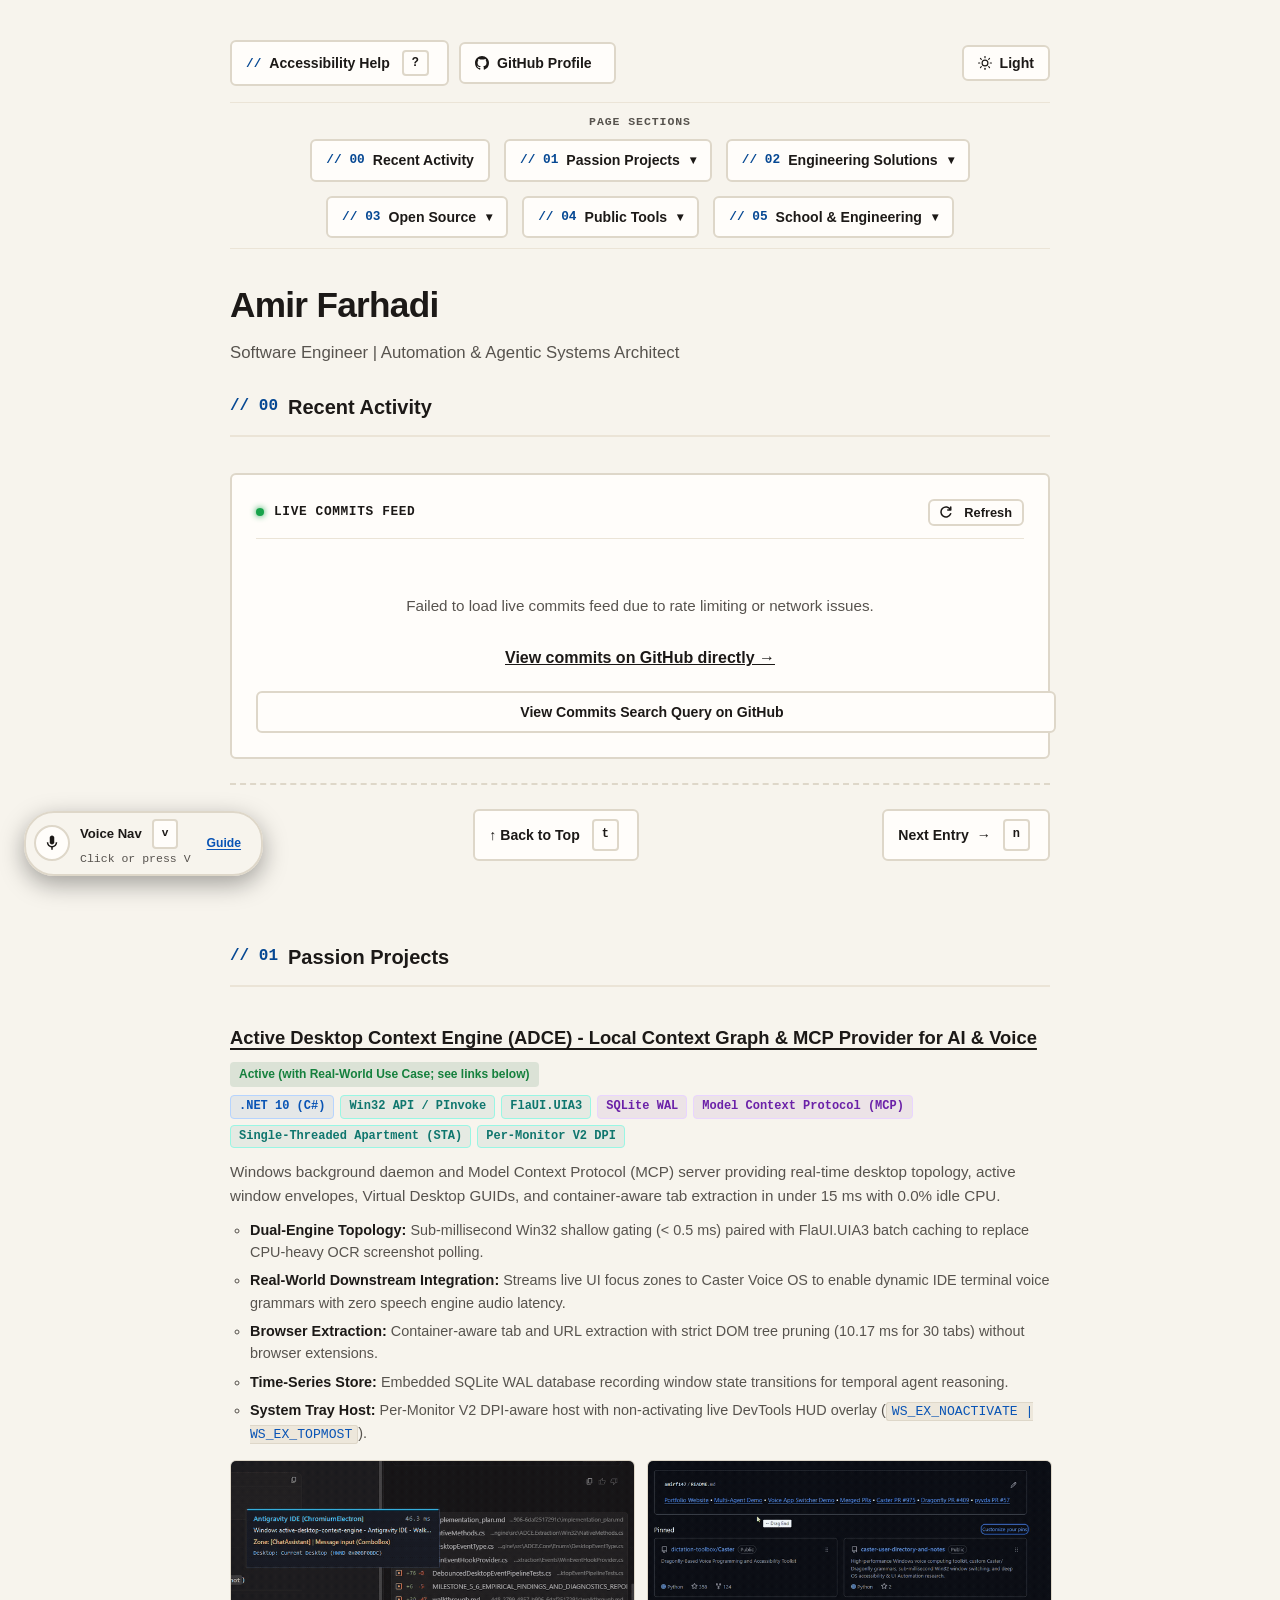
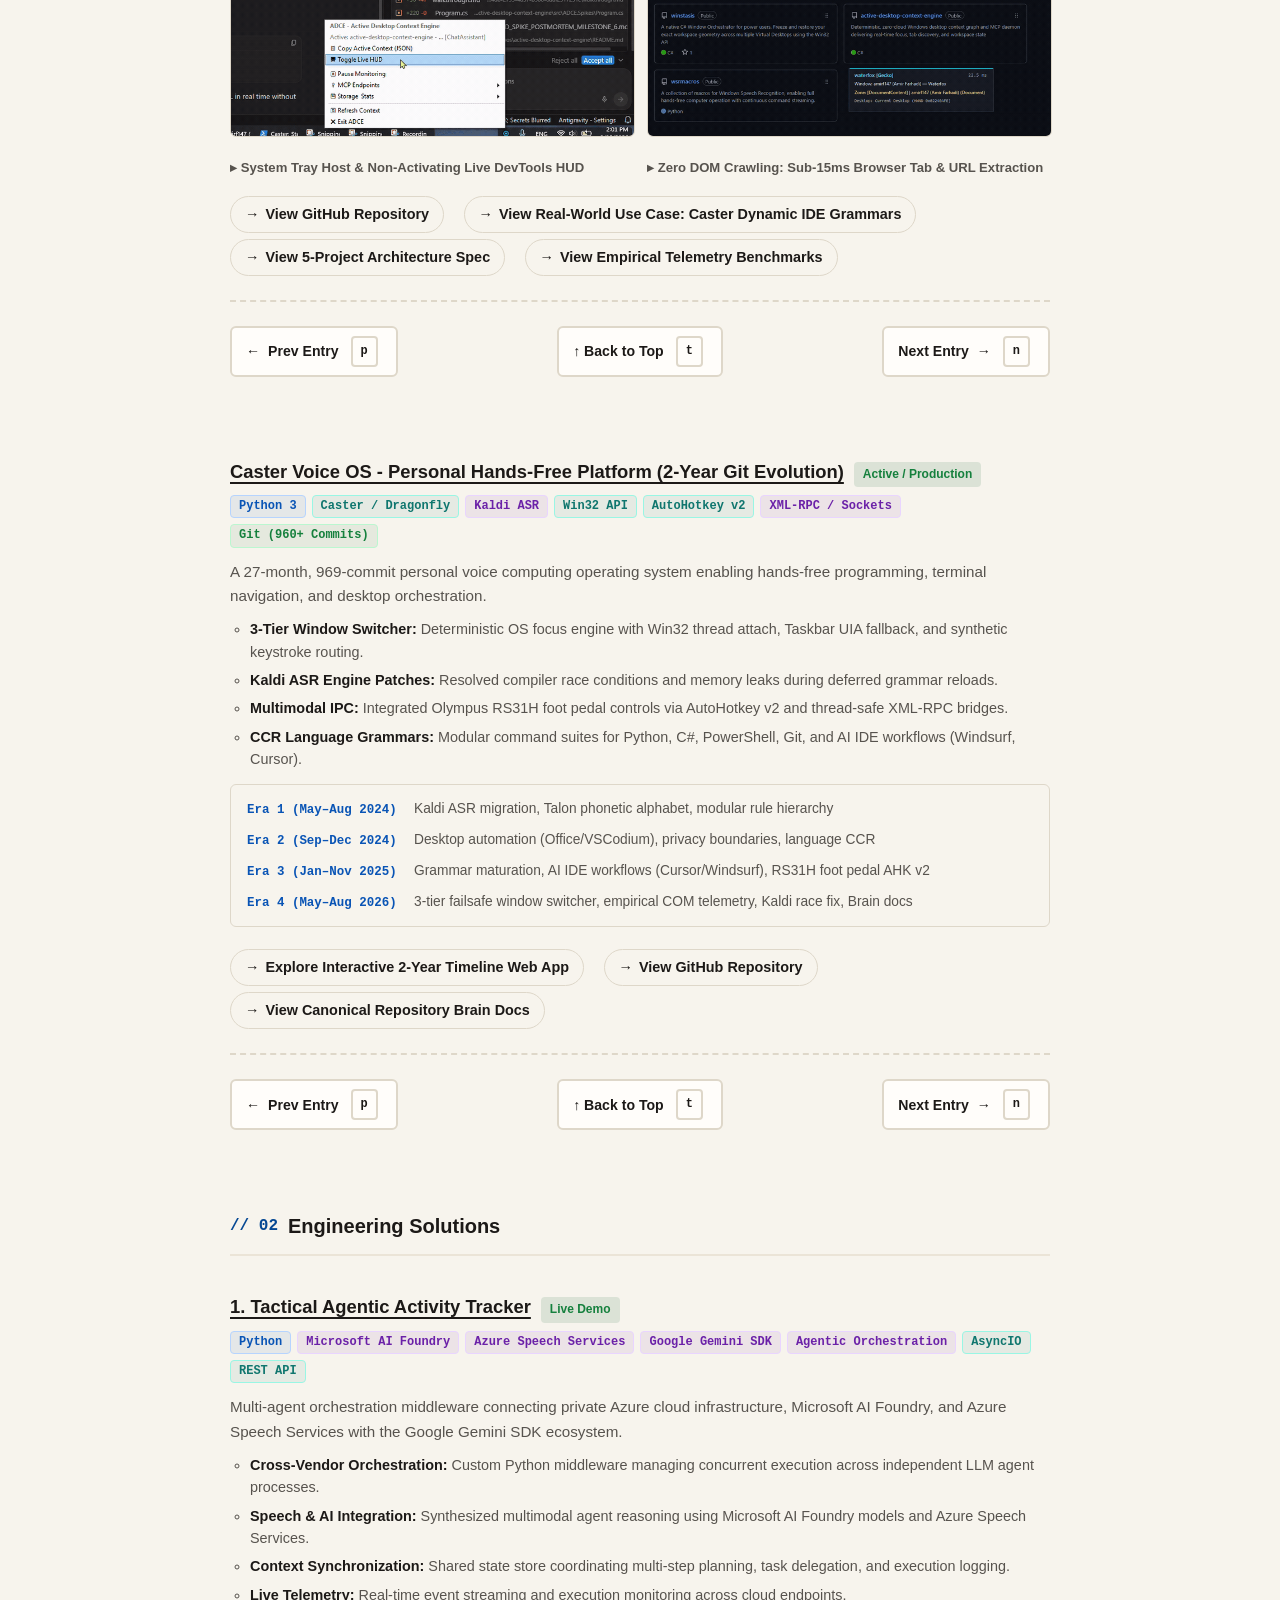
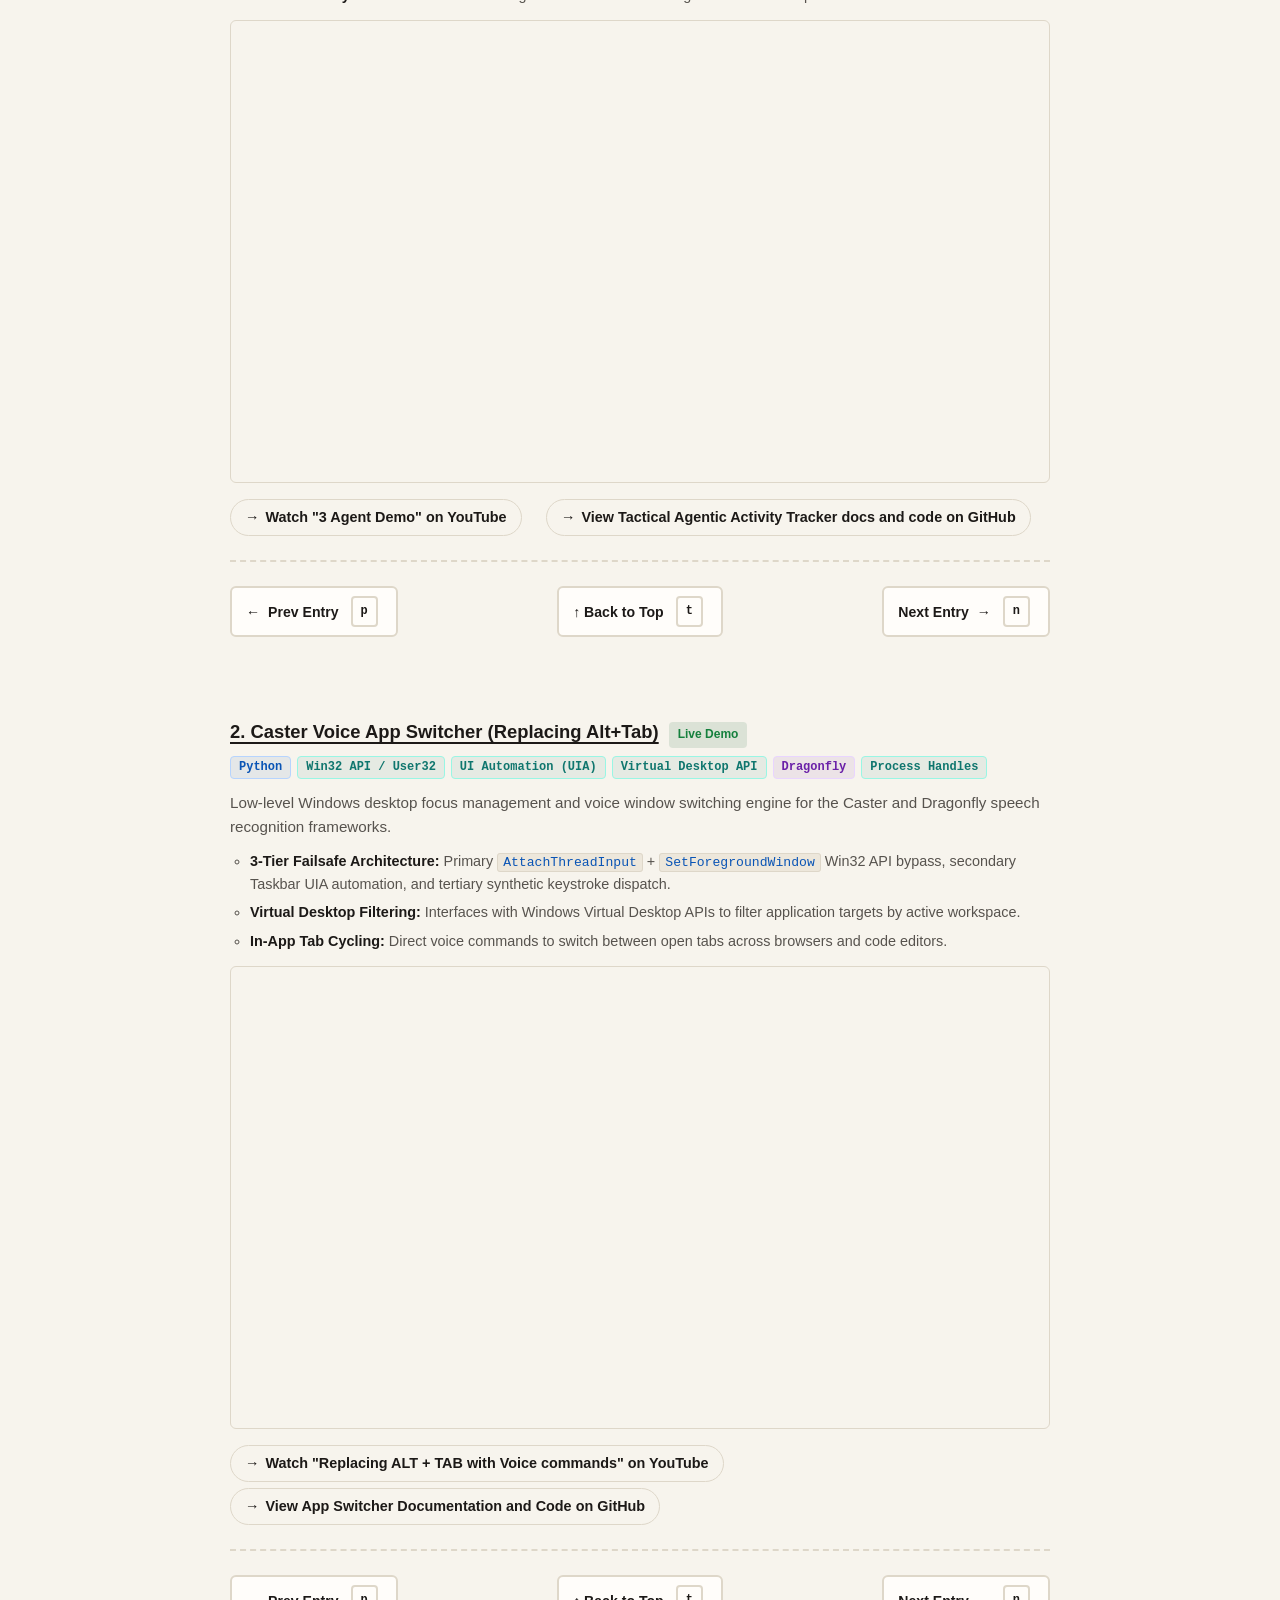
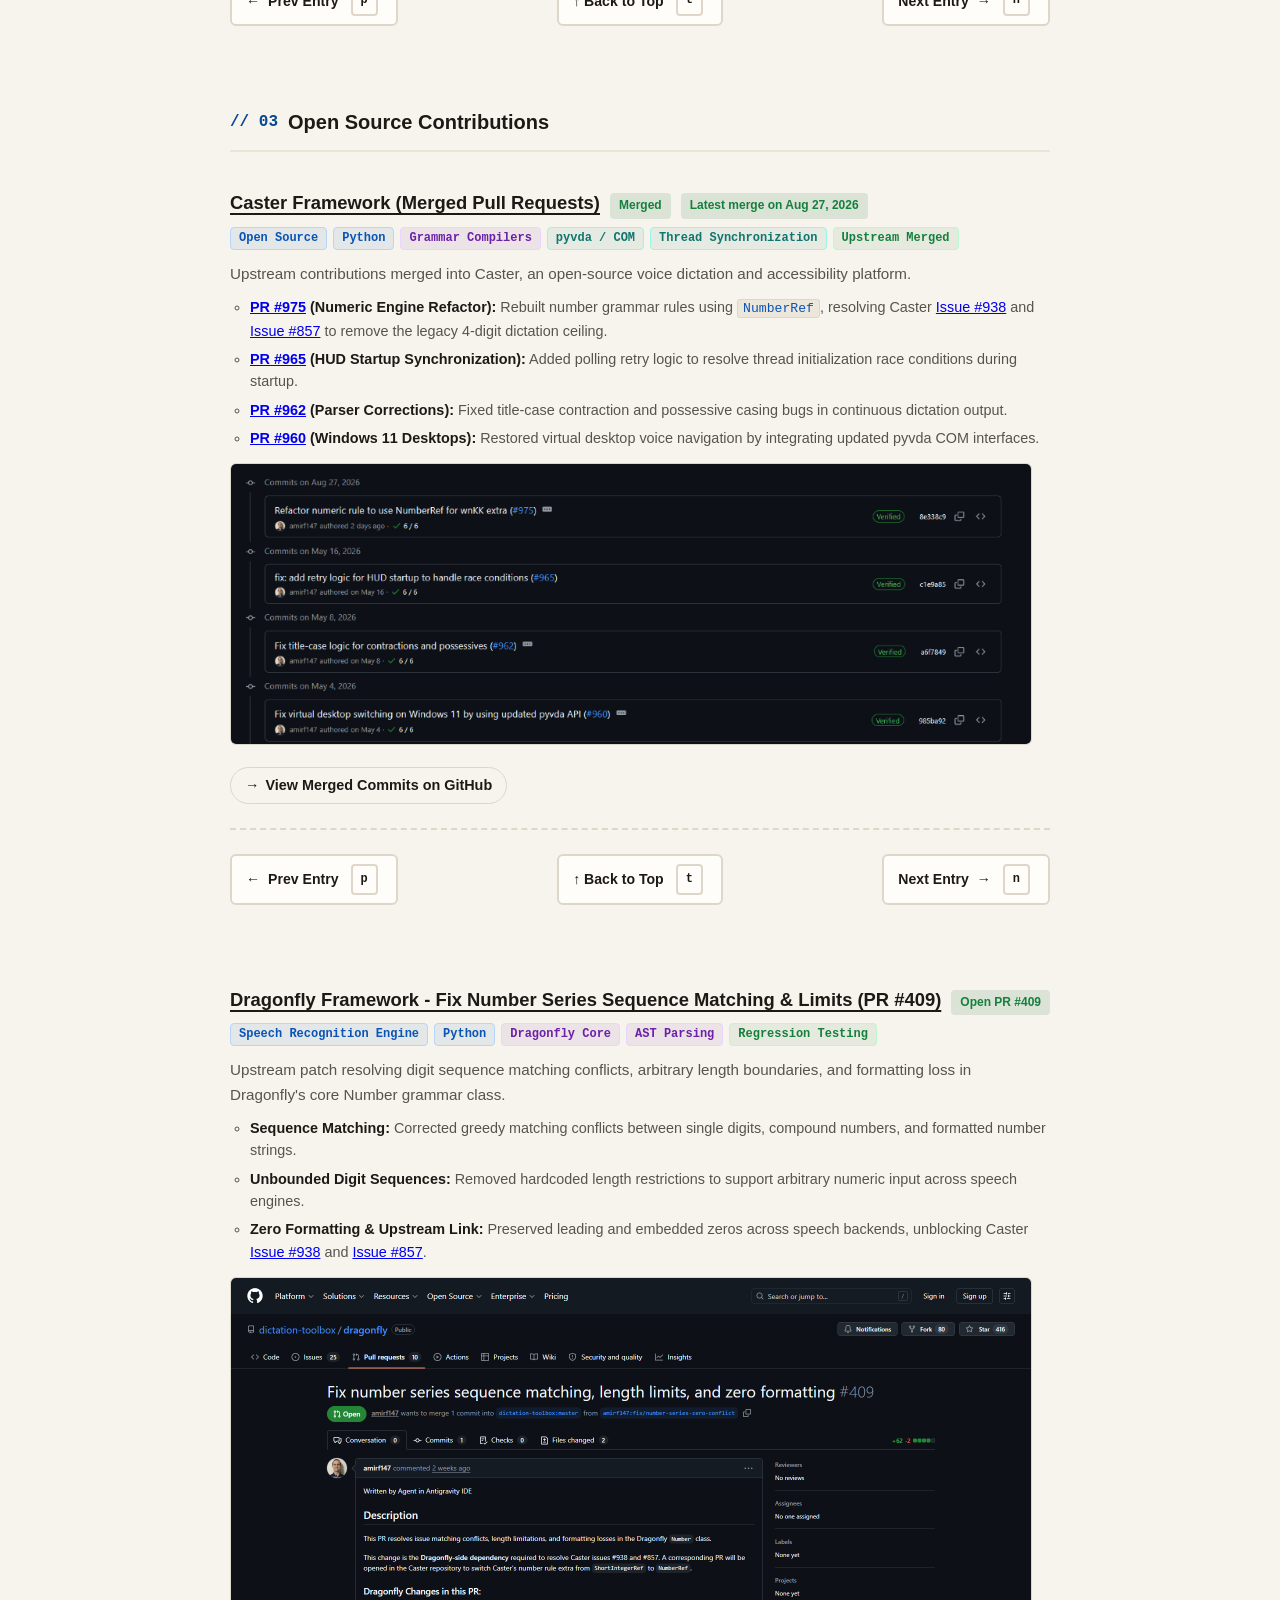
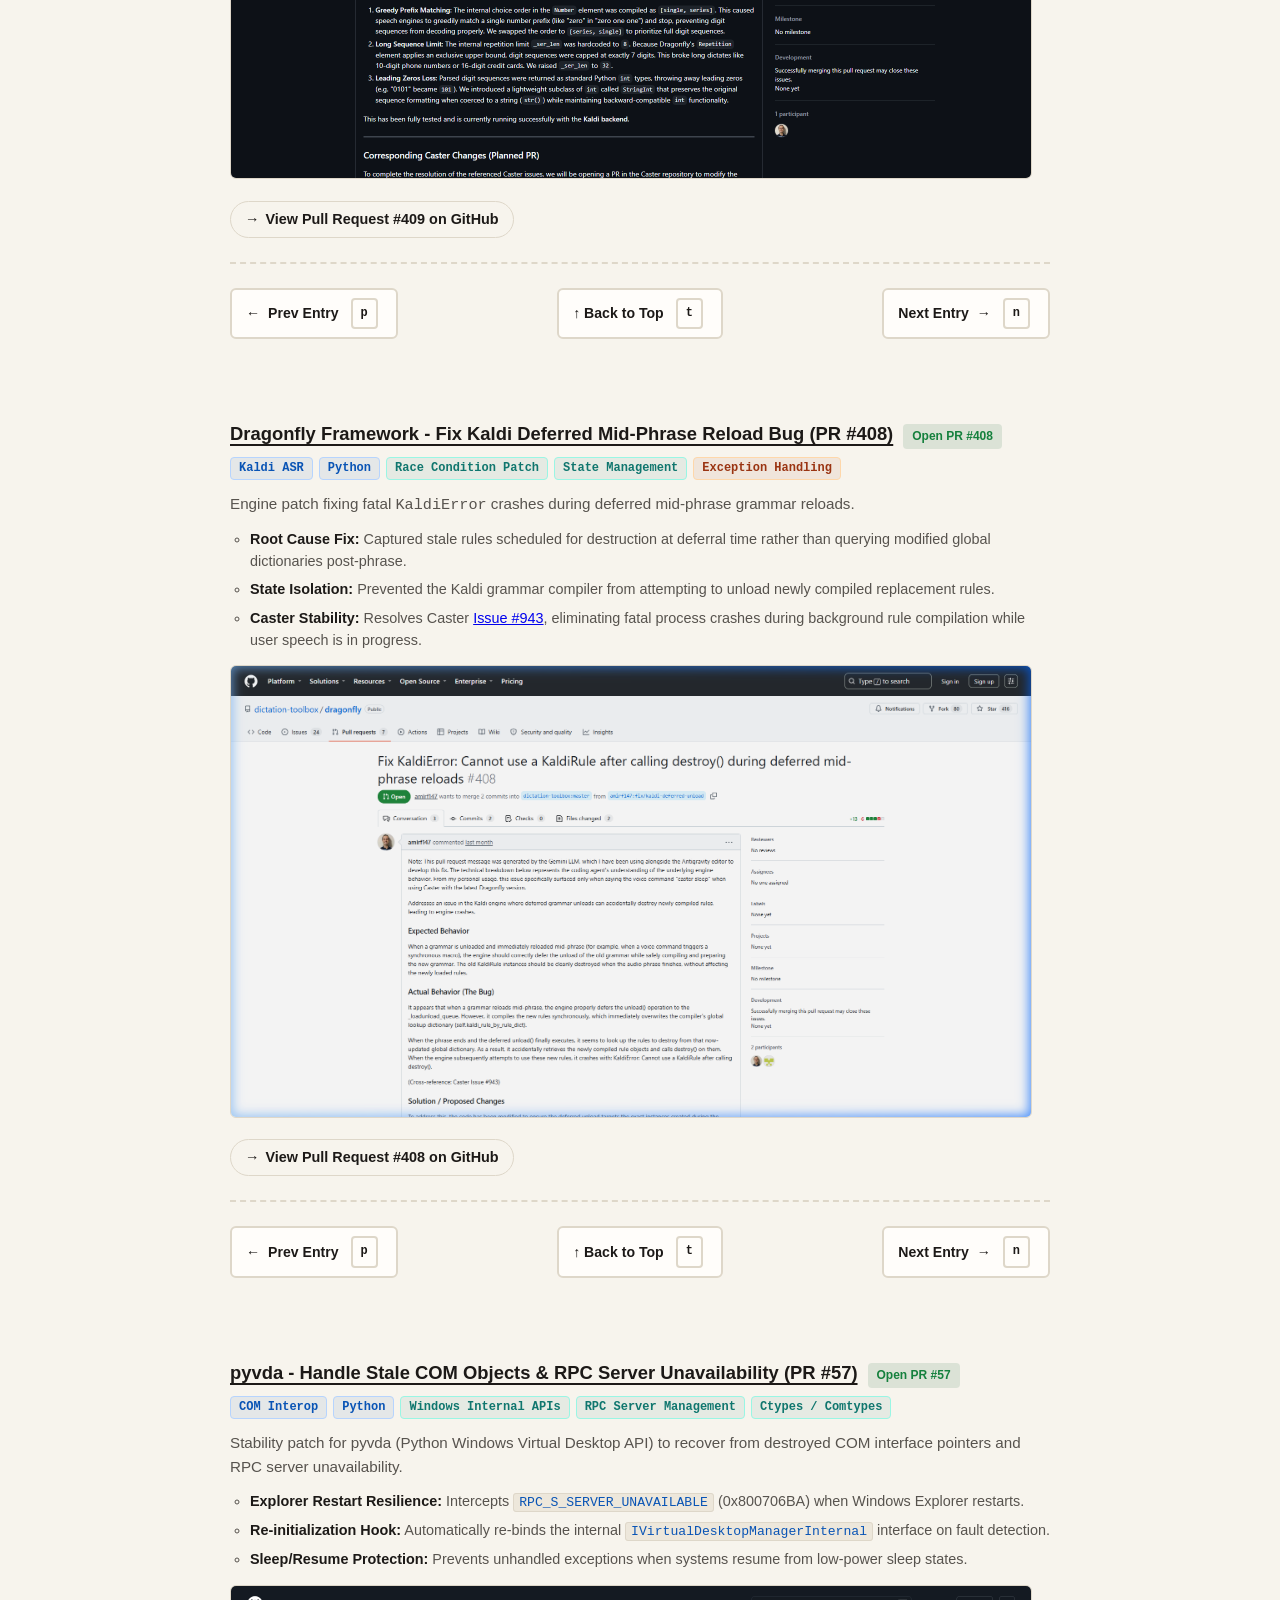
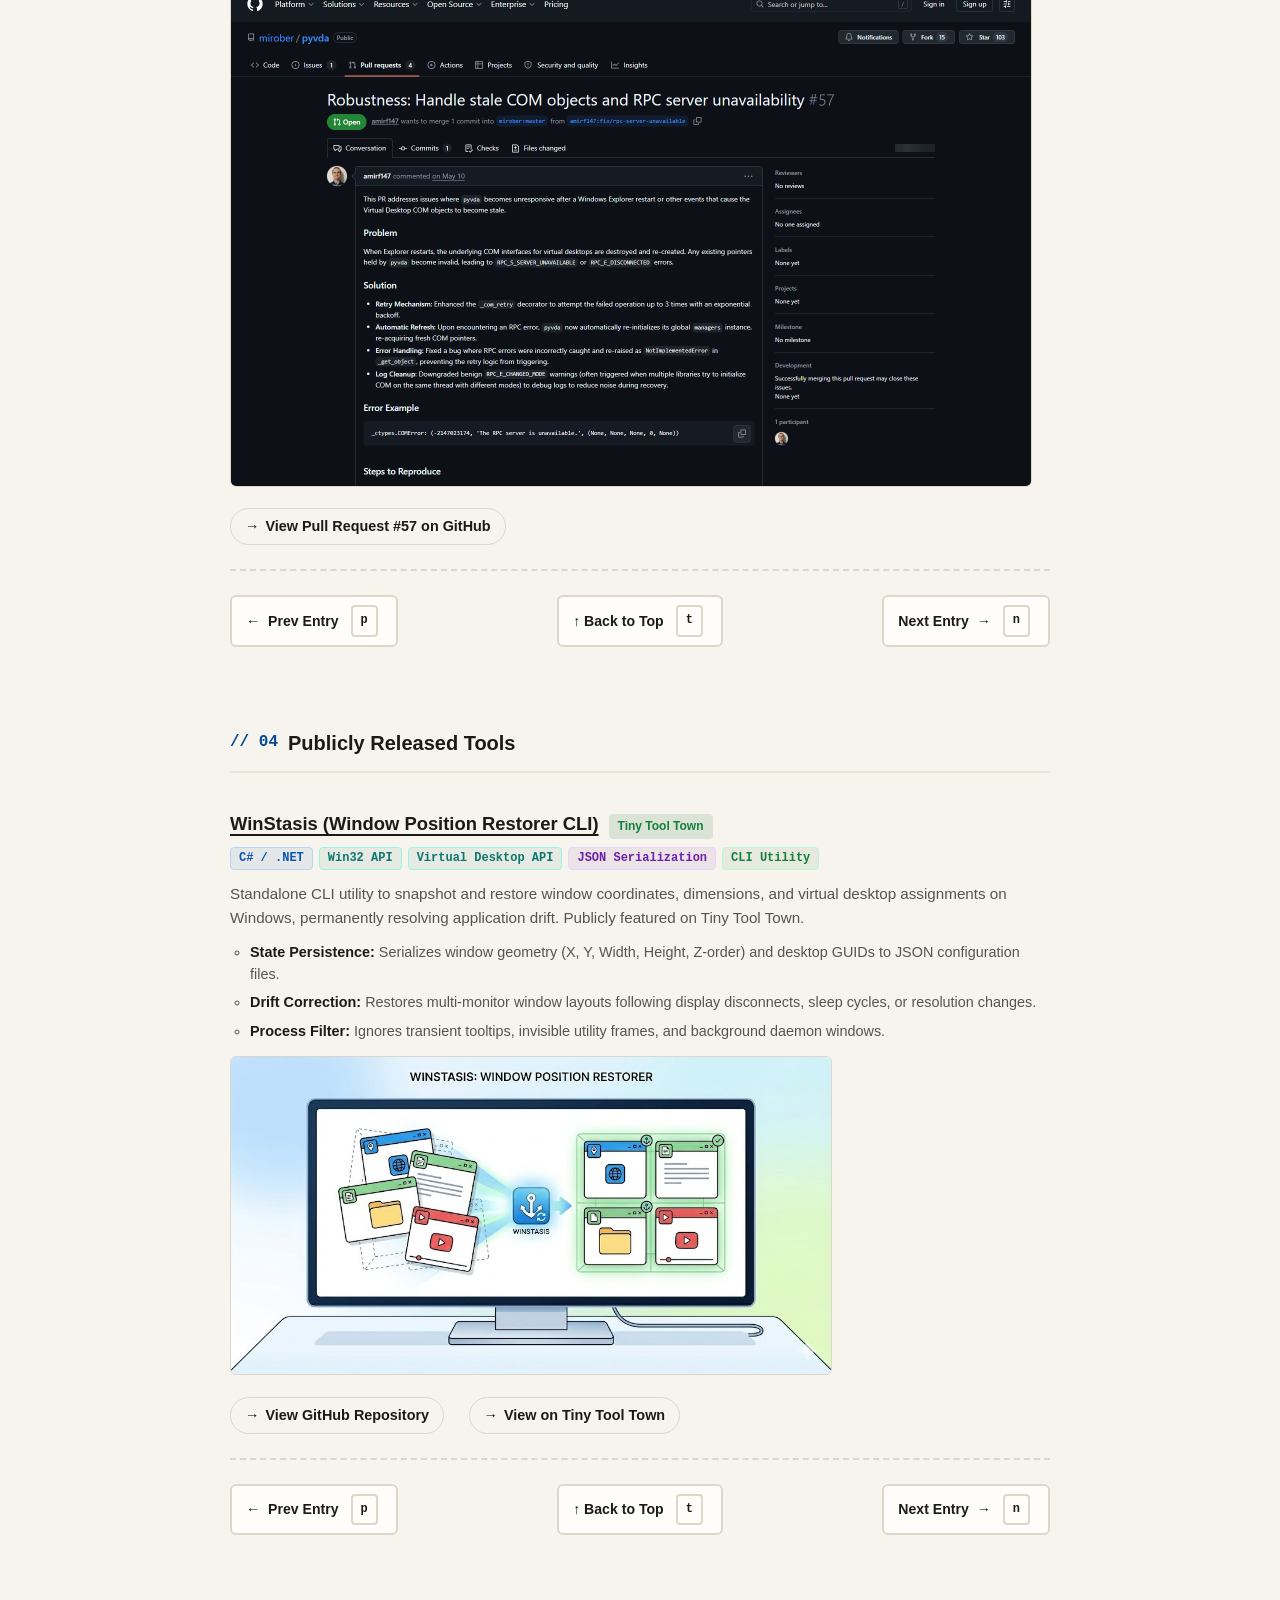
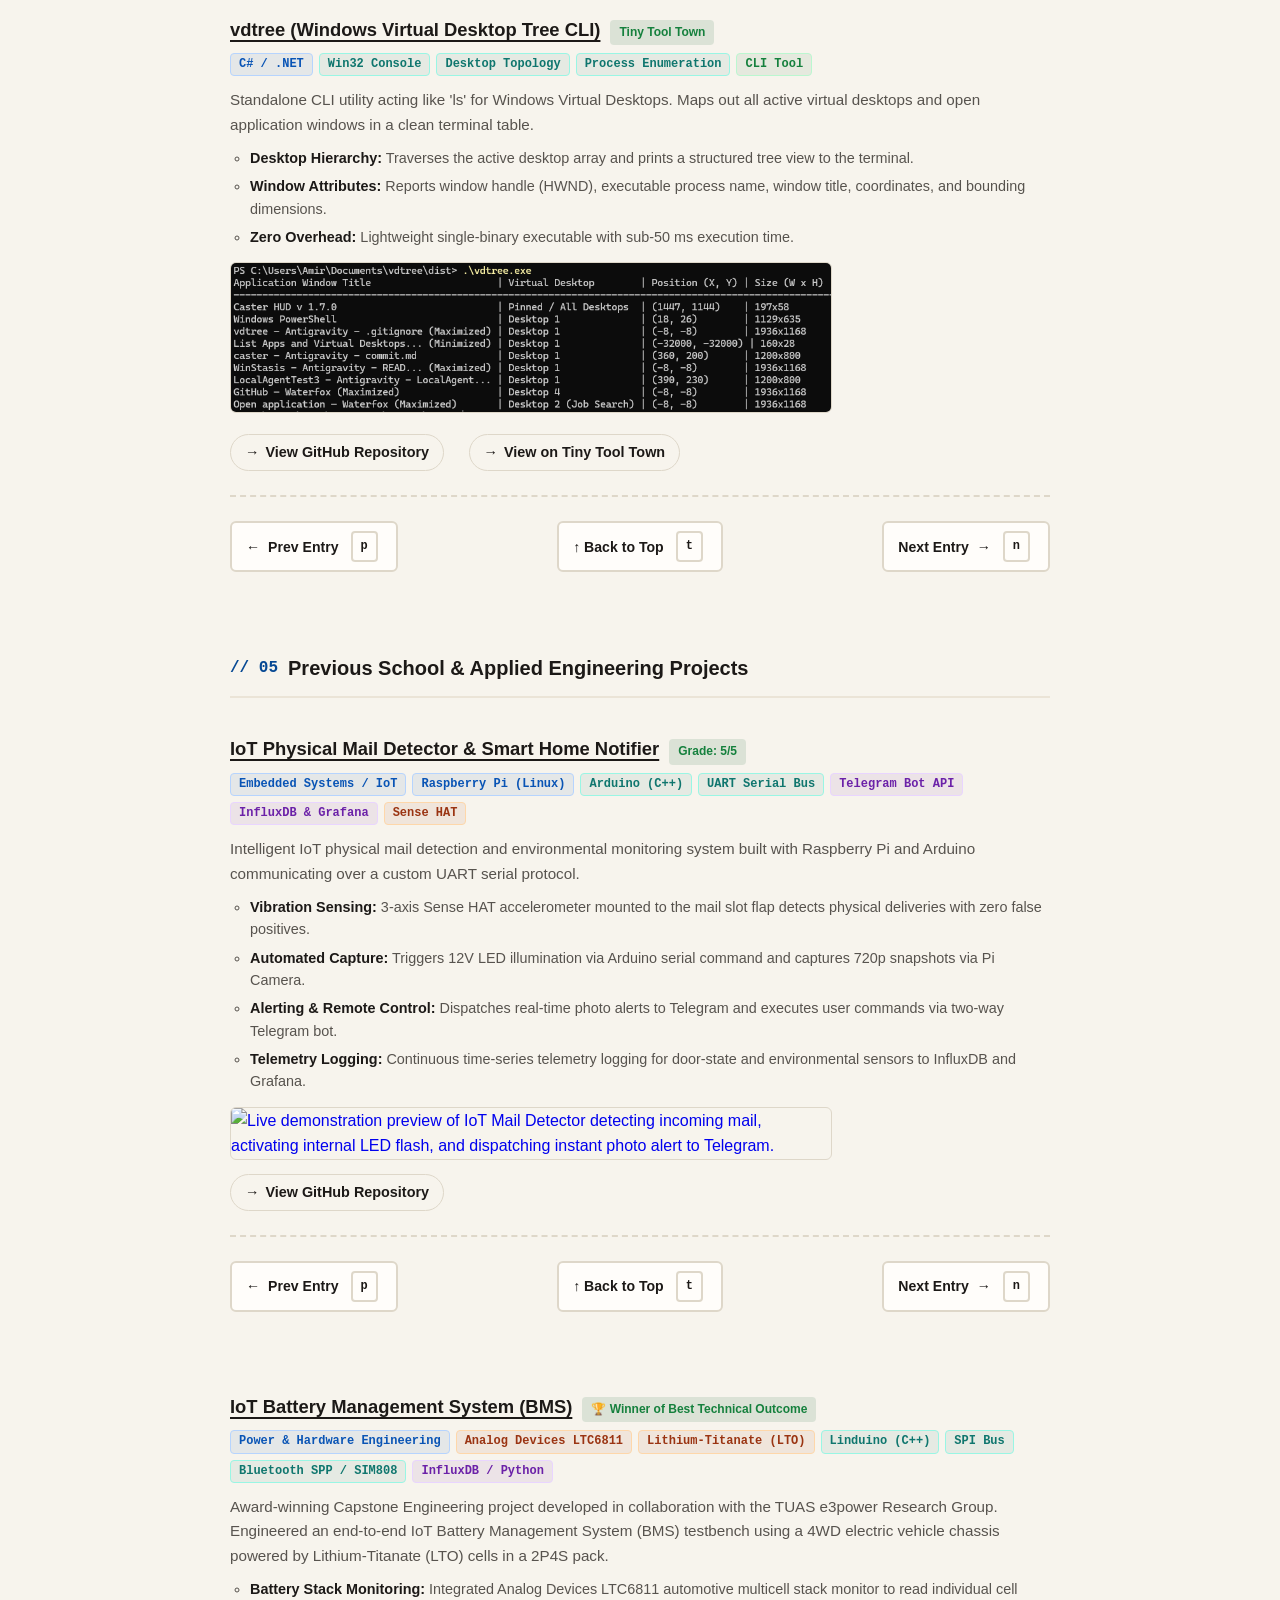
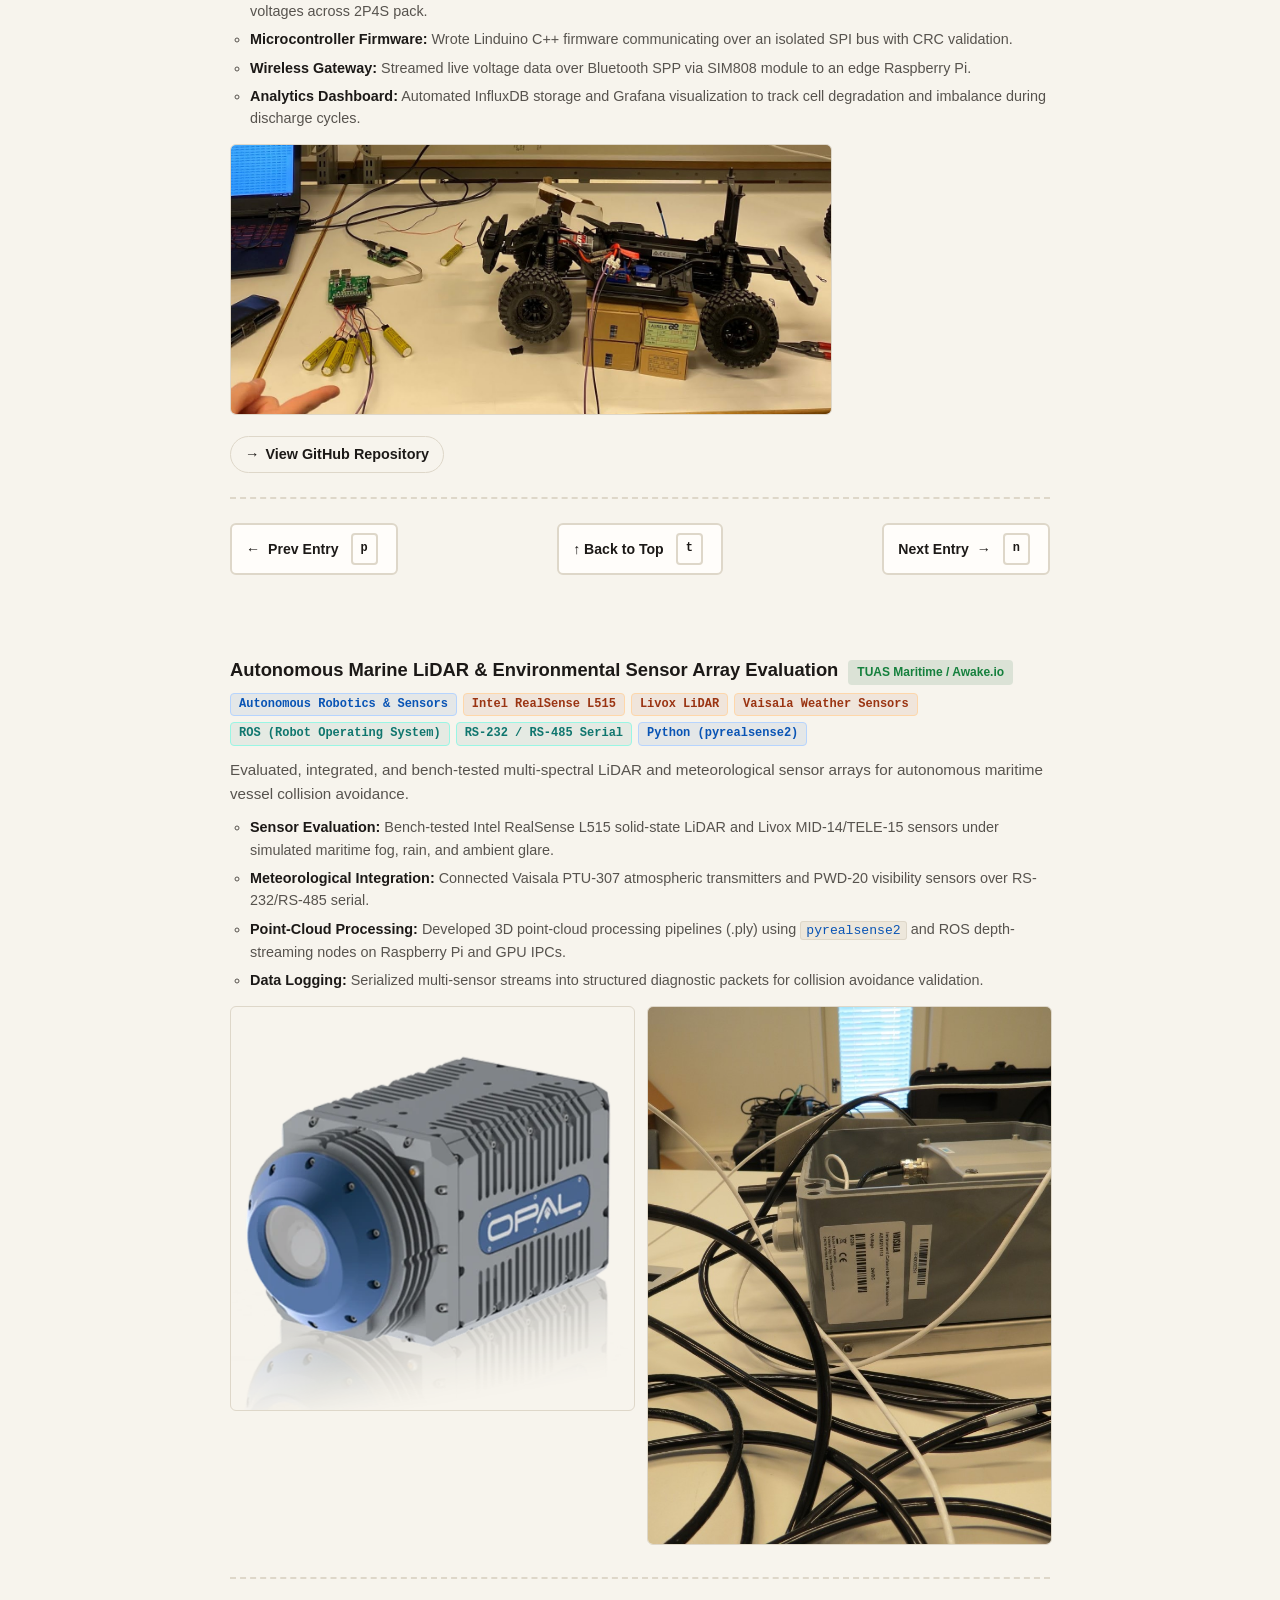
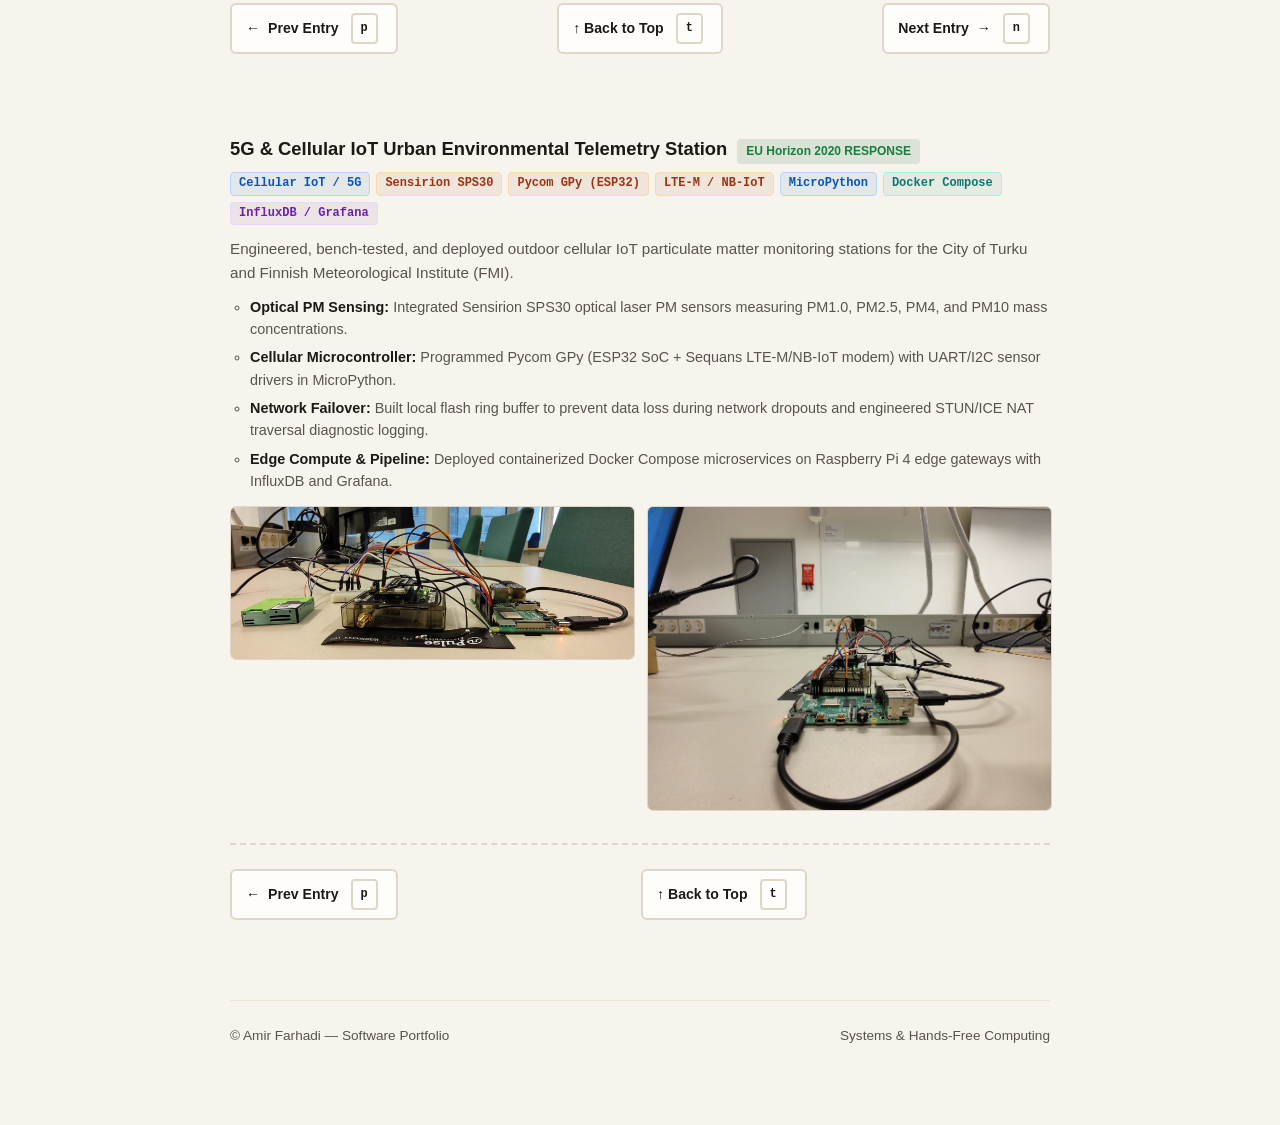
==== commit 18fdb1de: "feat(portfolio): enhance card hierarchy, technology pill design system, and scroll navigation Refact" ====
--- a/index.html
+++ b/index.html
@@ -350,10 +350,26 @@
                 <ul class="project-list">
                     <li id="item-adce" class="project-item navigable-item" tabindex="-1">
                         <div class="project-title-row">
-                            <h3 class="project-title"><a href="https://github.com/Amirf147/active-desktop-context-engine" target="_blank">Active Desktop Context Engine (ADCE) — Local Context Graph &amp; MCP Provider for AI &amp; Voice<span class="sr-only"> (opens in a new tab)</span></a></h3>
-                            <span class="status-tag status-live">Active / .NET 10 (LTS) &amp; UIA3</span>
-                        </div>
-                        <p class="description">High-performance, privacy-first Windows background daemon and Model Context Protocol (MCP) server delivering structured desktop topology, active window envelopes, Virtual Desktop GUIDs, and container-aware tab extraction in &lt; 15 ms with 0.0% idle CPU. Replaces resource-heavy screenshot OCR polling with a dual-engine architecture: sub-millisecond Win32 shallow gating (&lt; 0.5 ms) paired with targeted UI Automation (FlaUI.UIA3) batch caching. Features an embedded SQLite WAL time-series store for temporal agent reasoning, strict browser DOM tree pruning (10.17 ms for 30 tabs), a dedicated STA event pipeline, and a Per-Monitor V2 DPI-aware system tray host with a non-activating live DevTools HUD overlay (<code>WS_EX_NOACTIVATE | WS_EX_TOPMOST</code>).</p>
+                            <h3 class="project-title"><a href="https://github.com/Amirf147/active-desktop-context-engine" target="_blank">Active Desktop Context Engine (ADCE) - Local Context Graph &amp; MCP Provider for AI &amp; Voice<span class="sr-only"> (opens in a new tab)</span></a></h3>
+                            <span class="status-tag status-live">Active (with Real-World Use Case; see links below)</span>
+                        </div>
+                        <div class="tech-pill-cluster">
+                            <span class="tech-pill tech-pill-category">.NET 10 (C#)</span>
+                            <span class="tech-pill tech-pill-sys">Win32 API / PInvoke</span>
+                            <span class="tech-pill tech-pill-sys">FlaUI.UIA3</span>
+                            <span class="tech-pill tech-pill-ai">SQLite WAL</span>
+                            <span class="tech-pill tech-pill-ai">Model Context Protocol (MCP)</span>
+                            <span class="tech-pill tech-pill-sys">Single-Threaded Apartment (STA)</span>
+                            <span class="tech-pill tech-pill-sys">Per-Monitor V2 DPI</span>
+                        </div>
+                        <p class="description">Windows background daemon and Model Context Protocol (MCP) server providing real-time desktop topology, active window envelopes, Virtual Desktop GUIDs, and container-aware tab extraction in under 15 ms with 0.0% idle CPU.</p>
+                        <ul class="project-features">
+                            <li><strong>Dual-Engine Topology:</strong> Sub-millisecond Win32 shallow gating (&lt; 0.5 ms) paired with FlaUI.UIA3 batch caching to replace CPU-heavy OCR screenshot polling.</li>
+                            <li><strong>Real-World Downstream Integration:</strong> Streams live UI focus zones to Caster Voice OS to enable dynamic IDE terminal voice grammars with zero speech engine audio latency.</li>
+                            <li><strong>Browser Extraction:</strong> Container-aware tab and URL extraction with strict DOM tree pruning (10.17 ms for 30 tabs) without browser extensions.</li>
+                            <li><strong>Time-Series Store:</strong> Embedded SQLite WAL database recording window state transitions for temporal agent reasoning.</li>
+                            <li><strong>System Tray Host:</strong> Per-Monitor V2 DPI-aware host with non-activating live DevTools HUD overlay (<code>WS_EX_NOACTIVATE | WS_EX_TOPMOST</code>).</li>
+                        </ul>
                         <div class="evidence-box">
                             <div style="display: flex; gap: 14px; flex-wrap: wrap; margin-bottom: 12px;">
                                 <div style="flex: 1 1 360px; max-width: 100%;">
@@ -380,6 +396,7 @@
                                 </div>
                             </div>
                             <a class="evidence-link" href="https://github.com/Amirf147/active-desktop-context-engine" target="_blank" style="margin-right: 15px;"><span aria-hidden="true">→ </span>View GitHub Repository<span class="sr-only"> (opens in a new tab)</span></a>
+                            <a class="evidence-link" href="https://github.com/Amirf147/active-desktop-context-engine/blob/master/docs/guides/FIRST_REAL_WORLD_USE_CASE_CASTER_DYNAMIC_TERMINAL_GRAMMARS.md" target="_blank" style="margin-right: 15px;"><span aria-hidden="true">→ </span>View Real-World Use Case: Caster Dynamic IDE Grammars<span class="sr-only"> (opens in a new tab)</span></a>
                             <a class="evidence-link" href="https://github.com/Amirf147/active-desktop-context-engine/blob/master/docs/ARCHITECTURE_AND_MODULAR_IMPLEMENTATION_PLAN.md" target="_blank" style="margin-right: 15px;"><span aria-hidden="true">→ </span>View 5-Project Architecture Spec<span class="sr-only"> (opens in a new tab)</span></a>
                             <a class="evidence-link" href="https://github.com/Amirf147/active-desktop-context-engine/blob/master/docs/benchmarks/001_micro_spike_1_flaui_telemetry.md" target="_blank"><span aria-hidden="true">→ </span>View Empirical Telemetry Benchmarks<span class="sr-only"> (opens in a new tab)</span></a>
                         </div>
@@ -392,10 +409,25 @@
 
                     <li id="item-caster-os" class="project-item navigable-item" tabindex="-1">
                         <div class="project-title-row">
-                            <h3 class="project-title"><a href="./timeline.html">Caster Voice OS — Personal Hands-Free Platform (2-Year Git Evolution)<span class="sr-only"> (opens timeline page)</span></a></h3>
+                            <h3 class="project-title"><a href="./timeline.html">Caster Voice OS - Personal Hands-Free Platform (2-Year Git Evolution)<span class="sr-only"> (opens timeline page)</span></a></h3>
                             <span class="status-tag status-live">Active / Production</span>
                         </div>
-                        <p class="description">A 27-month, 969-commit personal voice computing operating system powering 100% hands-free engineering. Features 3-tier failsafe OS focus management, Kaldi ASR compiler race condition fixes, and multimodal foot-pedal IPC bridges.</p>
+                        <div class="tech-pill-cluster">
+                            <span class="tech-pill tech-pill-category">Python 3</span>
+                            <span class="tech-pill tech-pill-sys">Caster / Dragonfly</span>
+                            <span class="tech-pill tech-pill-ai">Kaldi ASR</span>
+                            <span class="tech-pill tech-pill-sys">Win32 API</span>
+                            <span class="tech-pill tech-pill-sys">AutoHotkey v2</span>
+                            <span class="tech-pill tech-pill-ai">XML-RPC / Sockets</span>
+                            <span class="tech-pill tech-pill-test">Git (960+ Commits)</span>
+                        </div>
+                        <p class="description">A 27-month, 969-commit personal voice computing operating system enabling hands-free programming, terminal navigation, and desktop orchestration.</p>
+                        <ul class="project-features">
+                            <li><strong>3-Tier Window Switcher:</strong> Deterministic OS focus engine with Win32 thread attach, Taskbar UIA fallback, and synthetic keystroke routing.</li>
+                            <li><strong>Kaldi ASR Engine Patches:</strong> Resolved compiler race conditions and memory leaks during deferred grammar reloads.</li>
+                            <li><strong>Multimodal IPC:</strong> Integrated Olympus RS31H foot pedal controls via AutoHotkey v2 and thread-safe XML-RPC bridges.</li>
+                            <li><strong>CCR Language Grammars:</strong> Modular command suites for Python, C#, PowerShell, Git, and AI IDE workflows (Windsurf, Cursor).</li>
+                        </ul>
                         <div class="evidence-box">
                             <div class="timeline-summary-strip">
                                 <div class="era-strip-item">
@@ -457,9 +489,24 @@
 
                         </div>
 
-                        <p class="description">End-to-end multi-agent orchestration solution bridging proprietary Azure
-
-                            cloud infrastructure with the Gemini SDK ecosystem using custom cross-vendor middleware.</p>
+                        <div class="tech-pill-cluster">
+                            <span class="tech-pill tech-pill-category">Python</span>
+                            <span class="tech-pill tech-pill-ai">Microsoft AI Foundry</span>
+                            <span class="tech-pill tech-pill-ai">Azure Speech Services</span>
+                            <span class="tech-pill tech-pill-ai">Google Gemini SDK</span>
+                            <span class="tech-pill tech-pill-ai">Agentic Orchestration</span>
+                            <span class="tech-pill tech-pill-sys">AsyncIO</span>
+                            <span class="tech-pill tech-pill-sys">REST API</span>
+                        </div>
+
+                        <p class="description">Multi-agent orchestration middleware connecting private Azure cloud infrastructure, Microsoft AI Foundry, and Azure Speech Services with the Google Gemini SDK ecosystem.</p>
+
+                        <ul class="project-features">
+                            <li><strong>Cross-Vendor Orchestration:</strong> Custom Python middleware managing concurrent execution across independent LLM agent processes.</li>
+                            <li><strong>Speech &amp; AI Integration:</strong> Synthesized multimodal agent reasoning using Microsoft AI Foundry models and Azure Speech Services.</li>
+                            <li><strong>Context Synchronization:</strong> Shared state store coordinating multi-step planning, task delegation, and execution logging.</li>
+                            <li><strong>Live Telemetry:</strong> Real-time event streaming and execution monitoring across cloud endpoints.</li>
+                        </ul>
 
                         <div class="evidence-box">
 
@@ -517,13 +564,22 @@
 
                         </div>
 
-                        <p class="description">Low-level Windows desktop focus management and voice window switching
-
-                            engine for the Caster/Dragonfly speech recognition framework. Implements a 3-tier failsafe
-
-                            focus architecture (Win32 API + Thread Attach OS bypass, Taskbar UIA automation, synthetic
-
-                            keyboard macros), virtual desktop filtering, and tab cycling.</p>
+                        <div class="tech-pill-cluster">
+                            <span class="tech-pill tech-pill-category">Python</span>
+                            <span class="tech-pill tech-pill-sys">Win32 API / User32</span>
+                            <span class="tech-pill tech-pill-sys">UI Automation (UIA)</span>
+                            <span class="tech-pill tech-pill-sys">Virtual Desktop API</span>
+                            <span class="tech-pill tech-pill-ai">Dragonfly</span>
+                            <span class="tech-pill tech-pill-sys">Process Handles</span>
+                        </div>
+
+                        <p class="description">Low-level Windows desktop focus management and voice window switching engine for the Caster and Dragonfly speech recognition frameworks.</p>
+
+                        <ul class="project-features">
+                            <li><strong>3-Tier Failsafe Architecture:</strong> Primary <code>AttachThreadInput</code> + <code>SetForegroundWindow</code> Win32 API bypass, secondary Taskbar UIA automation, and tertiary synthetic keystroke dispatch.</li>
+                            <li><strong>Virtual Desktop Filtering:</strong> Interfaces with Windows Virtual Desktop APIs to filter application targets by active workspace.</li>
+                            <li><strong>In-App Tab Cycling:</strong> Direct voice commands to switch between open tabs across browsers and code editors.</li>
+                        </ul>
 
                         <div class="evidence-box">
 
@@ -607,15 +663,23 @@
 
                         </div>
 
-                        <p class="description">Merged pull requests into Caster—a widely used open-source voice
-
-                            dictation and accessibility framework. Contributions include numeric rule refactoring to
-
-                            NumberRef eliminating 4-digit dictation limits (#975), HUD startup race condition retry
-
-                            logic (#965), title-case contraction and possessive parser fixes (#962), and Windows 11
-
-                            virtual desktop integration via updated pyvda API (#960).</p>
+                        <div class="tech-pill-cluster">
+                            <span class="tech-pill tech-pill-category">Open Source</span>
+                            <span class="tech-pill tech-pill-blue">Python</span>
+                            <span class="tech-pill tech-pill-ai">Grammar Compilers</span>
+                            <span class="tech-pill tech-pill-sys">pyvda / COM</span>
+                            <span class="tech-pill tech-pill-sys">Thread Synchronization</span>
+                            <span class="tech-pill tech-pill-test">Upstream Merged</span>
+                        </div>
+
+                        <p class="description">Upstream contributions merged into Caster, an open-source voice dictation and accessibility platform.</p>
+
+                        <ul class="project-features">
+                            <li><strong><a href="https://github.com/dictation-toolbox/caster/pull/975" target="_blank">PR #975<span class="sr-only"> (opens in a new tab)</span></a> (Numeric Engine Refactor):</strong> Rebuilt number grammar rules using <code>NumberRef</code>, resolving Caster <a href="https://github.com/dictation-toolbox/caster/issues/938" target="_blank">Issue #938<span class="sr-only"> (opens in a new tab)</span></a> and <a href="https://github.com/dictation-toolbox/caster/issues/857" target="_blank">Issue #857<span class="sr-only"> (opens in a new tab)</span></a> to remove the legacy 4-digit dictation ceiling.</li>
+                            <li><strong><a href="https://github.com/dictation-toolbox/caster/pull/965" target="_blank">PR #965<span class="sr-only"> (opens in a new tab)</span></a> (HUD Startup Synchronization):</strong> Added polling retry logic to resolve thread initialization race conditions during startup.</li>
+                            <li><strong><a href="https://github.com/dictation-toolbox/caster/pull/962" target="_blank">PR #962<span class="sr-only"> (opens in a new tab)</span></a> (Parser Corrections):</strong> Fixed title-case contraction and possessive casing bugs in continuous dictation output.</li>
+                            <li><strong><a href="https://github.com/dictation-toolbox/caster/pull/960" target="_blank">PR #960<span class="sr-only"> (opens in a new tab)</span></a> (Windows 11 Desktops):</strong> Restored virtual desktop voice navigation by integrating updated pyvda COM interfaces.</li>
+                        </ul>
 
                         <div class="evidence-box">
 
@@ -667,19 +731,27 @@
 
                             <h3 class="project-title"><a href="https://github.com/dictation-toolbox/dragonfly/pull/409"
 
-                                    target="_blank">Dragonfly Framework — Fix Number Series Sequence Matching &
-
-                                    Limits<span class="sr-only"> (opens in a new tab)</span></a></h3>
+                                    target="_blank">Dragonfly Framework - Fix Number Series Sequence Matching &amp; Limits (PR #409)<span class="sr-only"> (opens in a new tab)</span></a></h3>
 
                             <span class="status-tag status-live">Open PR #409</span>
 
                         </div>
 
-                        <p class="description">Core dictation engine fix in Dragonfly's Number class resolving sequence
-
-                            matching conflicts, digit length constraints, and zero formatting loss across speech
-
-                            recognition backends.</p>
+                        <div class="tech-pill-cluster">
+                            <span class="tech-pill tech-pill-category">Speech Recognition Engine</span>
+                            <span class="tech-pill tech-pill-blue">Python</span>
+                            <span class="tech-pill tech-pill-ai">Dragonfly Core</span>
+                            <span class="tech-pill tech-pill-ai">AST Parsing</span>
+                            <span class="tech-pill tech-pill-test">Regression Testing</span>
+                        </div>
+
+                        <p class="description">Upstream patch resolving digit sequence matching conflicts, arbitrary length boundaries, and formatting loss in Dragonfly's core Number grammar class.</p>
+
+                        <ul class="project-features">
+                            <li><strong>Sequence Matching:</strong> Corrected greedy matching conflicts between single digits, compound numbers, and formatted number strings.</li>
+                            <li><strong>Unbounded Digit Sequences:</strong> Removed hardcoded length restrictions to support arbitrary numeric input across speech engines.</li>
+                            <li><strong>Zero Formatting &amp; Upstream Link:</strong> Preserved leading and embedded zeros across speech backends, unblocking Caster <a href="https://github.com/dictation-toolbox/caster/issues/938" target="_blank">Issue #938<span class="sr-only"> (opens in a new tab)</span></a> and <a href="https://github.com/dictation-toolbox/caster/issues/857" target="_blank">Issue #857<span class="sr-only"> (opens in a new tab)</span></a>.</li>
+                        </ul>
 
                         <div class="evidence-box">
 
@@ -725,7 +797,7 @@
 
                             <h3 class="project-title"><a href="https://github.com/dictation-toolbox/dragonfly/pull/408"
 
-                                    target="_blank">Dragonfly Framework — Fix Kaldi Deferred Mid-Phrase Reload Bug<span
+                                    target="_blank">Dragonfly Framework - Fix Kaldi Deferred Mid-Phrase Reload Bug (PR #408)<span
 
                                         class="sr-only"> (opens in a new tab)</span></a></h3>
 
@@ -733,11 +805,21 @@
 
                         </div>
 
-                        <p class="description">Fixes KaldiError engine crashes during deferred mid-phrase reloads by
-
-                            capturing rules to destroy at deferral time rather than retrieving newly compiled rules from
-
-                            the global dictionary post-phrase.</p>
+                        <div class="tech-pill-cluster">
+                            <span class="tech-pill tech-pill-category">Kaldi ASR</span>
+                            <span class="tech-pill tech-pill-blue">Python</span>
+                            <span class="tech-pill tech-pill-sys">Race Condition Patch</span>
+                            <span class="tech-pill tech-pill-sys">State Management</span>
+                            <span class="tech-pill tech-pill-hw">Exception Handling</span>
+                        </div>
+
+                        <p class="description">Engine patch fixing fatal <code>KaldiError</code> crashes during deferred mid-phrase grammar reloads.</p>
+
+                        <ul class="project-features">
+                            <li><strong>Root Cause Fix:</strong> Captured stale rules scheduled for destruction at deferral time rather than querying modified global dictionaries post-phrase.</li>
+                            <li><strong>State Isolation:</strong> Prevented the Kaldi grammar compiler from attempting to unload newly compiled replacement rules.</li>
+                            <li><strong>Caster Stability:</strong> Resolves Caster <a href="https://github.com/dictation-toolbox/caster/issues/943" target="_blank">Issue #943<span class="sr-only"> (opens in a new tab)</span></a>, eliminating fatal process crashes during background rule compilation while user speech is in progress.</li>
+                        </ul>
 
                         <div class="evidence-box">
 
@@ -783,7 +865,7 @@
 
                             <h3 class="project-title"><a href="https://github.com/mirober/pyvda/pull/57"
 
-                                    target="_blank">pyvda — Handle Stale COM Objects & RPC Server Unavailability<span
+                                    target="_blank">pyvda - Handle Stale COM Objects &amp; RPC Server Unavailability (PR #57)<span
 
                                         class="sr-only"> (opens in a new tab)</span></a></h3>
 
@@ -791,11 +873,21 @@
 
                         </div>
 
-                        <p class="description">Robustness fix for pyvda (Python Windows Virtual Desktop API) to handle
-
-                            destroyed COM interface pointers and RPC server unavailability errors caused by Windows
-
-                            Explorer restarts or system sleep cycles.</p>
+                        <div class="tech-pill-cluster">
+                            <span class="tech-pill tech-pill-category">COM Interop</span>
+                            <span class="tech-pill tech-pill-blue">Python</span>
+                            <span class="tech-pill tech-pill-sys">Windows Internal APIs</span>
+                            <span class="tech-pill tech-pill-sys">RPC Server Management</span>
+                            <span class="tech-pill tech-pill-sys">Ctypes / Comtypes</span>
+                        </div>
+
+                        <p class="description">Stability patch for pyvda (Python Windows Virtual Desktop API) to recover from destroyed COM interface pointers and RPC server unavailability.</p>
+
+                        <ul class="project-features">
+                            <li><strong>Explorer Restart Resilience:</strong> Intercepts <code>RPC_S_SERVER_UNAVAILABLE</code> (0x800706BA) when Windows Explorer restarts.</li>
+                            <li><strong>Re-initialization Hook:</strong> Automatically re-binds the internal <code>IVirtualDesktopManagerInternal</code> interface on fault detection.</li>
+                            <li><strong>Sleep/Resume Protection:</strong> Prevents unhandled exceptions when systems resume from low-power sleep states.</li>
+                        </ul>
 
                         <div class="evidence-box">
 
@@ -865,11 +957,21 @@
 
                         </div>
 
-                        <p class="description">Lightweight CLI utility to instantly snapshot and restore window
-
-                            positions and virtual desktop assignments on Windows, permanently resolving application
-
-                            drift. Publicly featured on Tiny Tool Town.</p>
+                        <div class="tech-pill-cluster">
+                            <span class="tech-pill tech-pill-category">C# / .NET</span>
+                            <span class="tech-pill tech-pill-sys">Win32 API</span>
+                            <span class="tech-pill tech-pill-sys">Virtual Desktop API</span>
+                            <span class="tech-pill tech-pill-ai">JSON Serialization</span>
+                            <span class="tech-pill tech-pill-test">CLI Utility</span>
+                        </div>
+
+                        <p class="description">Standalone CLI utility to snapshot and restore window coordinates, dimensions, and virtual desktop assignments on Windows, permanently resolving application drift. Publicly featured on Tiny Tool Town.</p>
+
+                        <ul class="project-features">
+                            <li><strong>State Persistence:</strong> Serializes window geometry (X, Y, Width, Height, Z-order) and desktop GUIDs to JSON configuration files.</li>
+                            <li><strong>Drift Correction:</strong> Restores multi-monitor window layouts following display disconnects, sleep cycles, or resolution changes.</li>
+                            <li><strong>Process Filter:</strong> Ignores transient tooltips, invisible utility frames, and background daemon windows.</li>
+                        </ul>
 
                         <div class="evidence-box">
 
@@ -929,13 +1031,21 @@
 
                         </div>
 
-                        <p class="description">Standalone CLI utility acting like 'ls' for Windows Virtual Desktops.
-
-                            Maps out all active virtual desktops and open application windows in a clean CLI table,
-
-                            displaying window titles, desktop assignments, coordinates (X, Y), and dimensions (W x H).
-
-                        </p>
+                        <div class="tech-pill-cluster">
+                            <span class="tech-pill tech-pill-category">C# / .NET</span>
+                            <span class="tech-pill tech-pill-sys">Win32 Console</span>
+                            <span class="tech-pill tech-pill-sys">Desktop Topology</span>
+                            <span class="tech-pill tech-pill-sys">Process Enumeration</span>
+                            <span class="tech-pill tech-pill-test">CLI Tool</span>
+                        </div>
+
+                        <p class="description">Standalone CLI utility acting like 'ls' for Windows Virtual Desktops. Maps out all active virtual desktops and open application windows in a clean terminal table.</p>
+
+                        <ul class="project-features">
+                            <li><strong>Desktop Hierarchy:</strong> Traverses the active desktop array and prints a structured tree view to the terminal.</li>
+                            <li><strong>Window Attributes:</strong> Reports window handle (HWND), executable process name, window title, coordinates, and bounding dimensions.</li>
+                            <li><strong>Zero Overhead:</strong> Lightweight single-binary executable with sub-50 ms execution time.</li>
+                        </ul>
 
                         <div class="evidence-box">
 
@@ -1017,7 +1127,24 @@
 
                         </div>
 
-                        <p class="description">Intelligent IoT physical mail detection and environmental monitoring system built with Raspberry Pi and Arduino communicating over a custom 500,000-baud UART serial protocol. Mounts a 3-axis Sense HAT accelerometer to the mail slot flap for instant physical delivery detection, triggers automated 12V LED illumination via Arduino serial command, captures 720p snapshots via Pi Camera, and sends real-time photo alerts to Telegram. Features ambient hallway door-open sensing, two-way Telegram bot commands, and continuous time-series telemetry logging to InfluxDB and Grafana.</p>
+                        <div class="tech-pill-cluster">
+                            <span class="tech-pill tech-pill-category">Embedded Systems / IoT</span>
+                            <span class="tech-pill tech-pill-blue">Raspberry Pi (Linux)</span>
+                            <span class="tech-pill tech-pill-sys">Arduino (C++)</span>
+                            <span class="tech-pill tech-pill-sys">UART Serial Bus</span>
+                            <span class="tech-pill tech-pill-ai">Telegram Bot API</span>
+                            <span class="tech-pill tech-pill-ai">InfluxDB &amp; Grafana</span>
+                            <span class="tech-pill tech-pill-hw">Sense HAT</span>
+                        </div>
+
+                        <p class="description">Intelligent IoT physical mail detection and environmental monitoring system built with Raspberry Pi and Arduino communicating over a custom UART serial protocol.</p>
+
+                        <ul class="project-features">
+                            <li><strong>Vibration Sensing:</strong> 3-axis Sense HAT accelerometer mounted to the mail slot flap detects physical deliveries with zero false positives.</li>
+                            <li><strong>Automated Capture:</strong> Triggers 12V LED illumination via Arduino serial command and captures 720p snapshots via Pi Camera.</li>
+                            <li><strong>Alerting &amp; Remote Control:</strong> Dispatches real-time photo alerts to Telegram and executes user commands via two-way Telegram bot.</li>
+                            <li><strong>Telemetry Logging:</strong> Continuous time-series telemetry logging for door-state and environmental sensors to InfluxDB and Grafana.</li>
+                        </ul>
 
                         <div class="evidence-box">
 
@@ -1071,9 +1198,24 @@
 
                         </div>
 
-                        <p class="description">Award-winning Capstone Engineering project developed in collaboration with the TUAS e3power Research Group. Engineered an end-to-end IoT Battery Management System (BMS) testbench using a 4WD electric vehicle chassis powered by Lithium-Titanate (LTO) cells in a 2P4S pack. Integrated an Analog Devices LTC6811 automotive multicell stack monitor, custom Linduino C++ SPI firmware, and SIM808 Bluetooth SPP module to stream live multi-cell voltage telemetry to a Raspberry Pi gateway running InfluxDB, Grafana dashboards, and Python data analytics.
-
-                        </p>
+                        <div class="tech-pill-cluster">
+                            <span class="tech-pill tech-pill-category">Power &amp; Hardware Engineering</span>
+                            <span class="tech-pill tech-pill-hw">Analog Devices LTC6811</span>
+                            <span class="tech-pill tech-pill-hw">Lithium-Titanate (LTO)</span>
+                            <span class="tech-pill tech-pill-sys">Linduino (C++)</span>
+                            <span class="tech-pill tech-pill-sys">SPI Bus</span>
+                            <span class="tech-pill tech-pill-sys">Bluetooth SPP / SIM808</span>
+                            <span class="tech-pill tech-pill-ai">InfluxDB / Python</span>
+                        </div>
+
+                        <p class="description">Award-winning Capstone Engineering project developed in collaboration with the TUAS e3power Research Group. Engineered an end-to-end IoT Battery Management System (BMS) testbench using a 4WD electric vehicle chassis powered by Lithium-Titanate (LTO) cells in a 2P4S pack.</p>
+
+                        <ul class="project-features">
+                            <li><strong>Battery Stack Monitoring:</strong> Integrated Analog Devices LTC6811 automotive multicell stack monitor to read individual cell voltages across 2P4S pack.</li>
+                            <li><strong>Microcontroller Firmware:</strong> Wrote Linduino C++ firmware communicating over an isolated SPI bus with CRC validation.</li>
+                            <li><strong>Wireless Gateway:</strong> Streamed live voltage data over Bluetooth SPP via SIM808 module to an edge Raspberry Pi.</li>
+                            <li><strong>Analytics Dashboard:</strong> Automated InfluxDB storage and Grafana visualization to track cell degradation and imbalance during discharge cycles.</li>
+                        </ul>
 
                         <div class="evidence-box">
 
@@ -1123,7 +1265,24 @@
 
                         </div>
 
-                        <p class="description">Evaluated, integrated, and bench-tested multi-spectral LiDAR and meteorological sensor arrays for autonomous maritime vessel collision avoidance. Configured Intel RealSense L515 solid-state LiDAR (2M-pixel depth + RGB + IMU) and Livox MID-14/TELE-15 sensors, integrated Vaisala PTU-307 atmospheric transmitters and PWD-20 present weather/visibility sensors over RS-232/RS-485 serial, and built 3D point-cloud processing pipelines (.ply) with pyrealsense2 and ROS (Robot Operating System) depth streaming nodes on Raspberry Pi and rugged GPU IPCs under simulated maritime fog, rain, and ambient glare.</p>
+                        <div class="tech-pill-cluster">
+                            <span class="tech-pill tech-pill-category">Autonomous Robotics &amp; Sensors</span>
+                            <span class="tech-pill tech-pill-hw">Intel RealSense L515</span>
+                            <span class="tech-pill tech-pill-hw">Livox LiDAR</span>
+                            <span class="tech-pill tech-pill-hw">Vaisala Weather Sensors</span>
+                            <span class="tech-pill tech-pill-sys">ROS (Robot Operating System)</span>
+                            <span class="tech-pill tech-pill-sys">RS-232 / RS-485 Serial</span>
+                            <span class="tech-pill tech-pill-blue">Python (pyrealsense2)</span>
+                        </div>
+
+                        <p class="description">Evaluated, integrated, and bench-tested multi-spectral LiDAR and meteorological sensor arrays for autonomous maritime vessel collision avoidance.</p>
+
+                        <ul class="project-features">
+                            <li><strong>Sensor Evaluation:</strong> Bench-tested Intel RealSense L515 solid-state LiDAR and Livox MID-14/TELE-15 sensors under simulated maritime fog, rain, and ambient glare.</li>
+                            <li><strong>Meteorological Integration:</strong> Connected Vaisala PTU-307 atmospheric transmitters and PWD-20 visibility sensors over RS-232/RS-485 serial.</li>
+                            <li><strong>Point-Cloud Processing:</strong> Developed 3D point-cloud processing pipelines (.ply) using <code>pyrealsense2</code> and ROS depth-streaming nodes on Raspberry Pi and GPU IPCs.</li>
+                            <li><strong>Data Logging:</strong> Serialized multi-sensor streams into structured diagnostic packets for collision avoidance validation.</li>
+                        </ul>
 
                         <div class="evidence-box">
 
@@ -1179,7 +1338,24 @@
 
                         </div>
 
-                        <p class="description">Engineered, bench-tested, and deployed outdoor cellular IoT particulate matter monitoring stations for the City of Turku and Finnish Meteorological Institute (FMI). Integrated Sensirion SPS30 optical laser PM sensors with Pycom GPy (ESP32 SoC + Sequans LTE-M/NB-IoT modem) and Raspberry Pi 4 edge gateways running containerized Docker Compose microservices. Implemented UART/I2C sensor drivers in MicroPython with local flash ring buffers to prevent data loss during network dropouts, engineered STUN/ICE NAT traversal diagnostic logging, and routed real-time time-series telemetry through InfluxDB and Grafana dashboards.</p>
+                        <div class="tech-pill-cluster">
+                            <span class="tech-pill tech-pill-category">Cellular IoT / 5G</span>
+                            <span class="tech-pill tech-pill-hw">Sensirion SPS30</span>
+                            <span class="tech-pill tech-pill-hw">Pycom GPy (ESP32)</span>
+                            <span class="tech-pill tech-pill-hw">LTE-M / NB-IoT</span>
+                            <span class="tech-pill tech-pill-blue">MicroPython</span>
+                            <span class="tech-pill tech-pill-sys">Docker Compose</span>
+                            <span class="tech-pill tech-pill-ai">InfluxDB / Grafana</span>
+                        </div>
+
+                        <p class="description">Engineered, bench-tested, and deployed outdoor cellular IoT particulate matter monitoring stations for the City of Turku and Finnish Meteorological Institute (FMI).</p>
+
+                        <ul class="project-features">
+                            <li><strong>Optical PM Sensing:</strong> Integrated Sensirion SPS30 optical laser PM sensors measuring PM1.0, PM2.5, PM4, and PM10 mass concentrations.</li>
+                            <li><strong>Cellular Microcontroller:</strong> Programmed Pycom GPy (ESP32 SoC + Sequans LTE-M/NB-IoT modem) with UART/I2C sensor drivers in MicroPython.</li>
+                            <li><strong>Network Failover:</strong> Built local flash ring buffer to prevent data loss during network dropouts and engineered STUN/ICE NAT traversal diagnostic logging.</li>
+                            <li><strong>Edge Compute &amp; Pipeline:</strong> Deployed containerized Docker Compose microservices on Raspberry Pi 4 edge gateways with InfluxDB and Grafana.</li>
+                        </ul>
 
                         <div class="evidence-box">
 
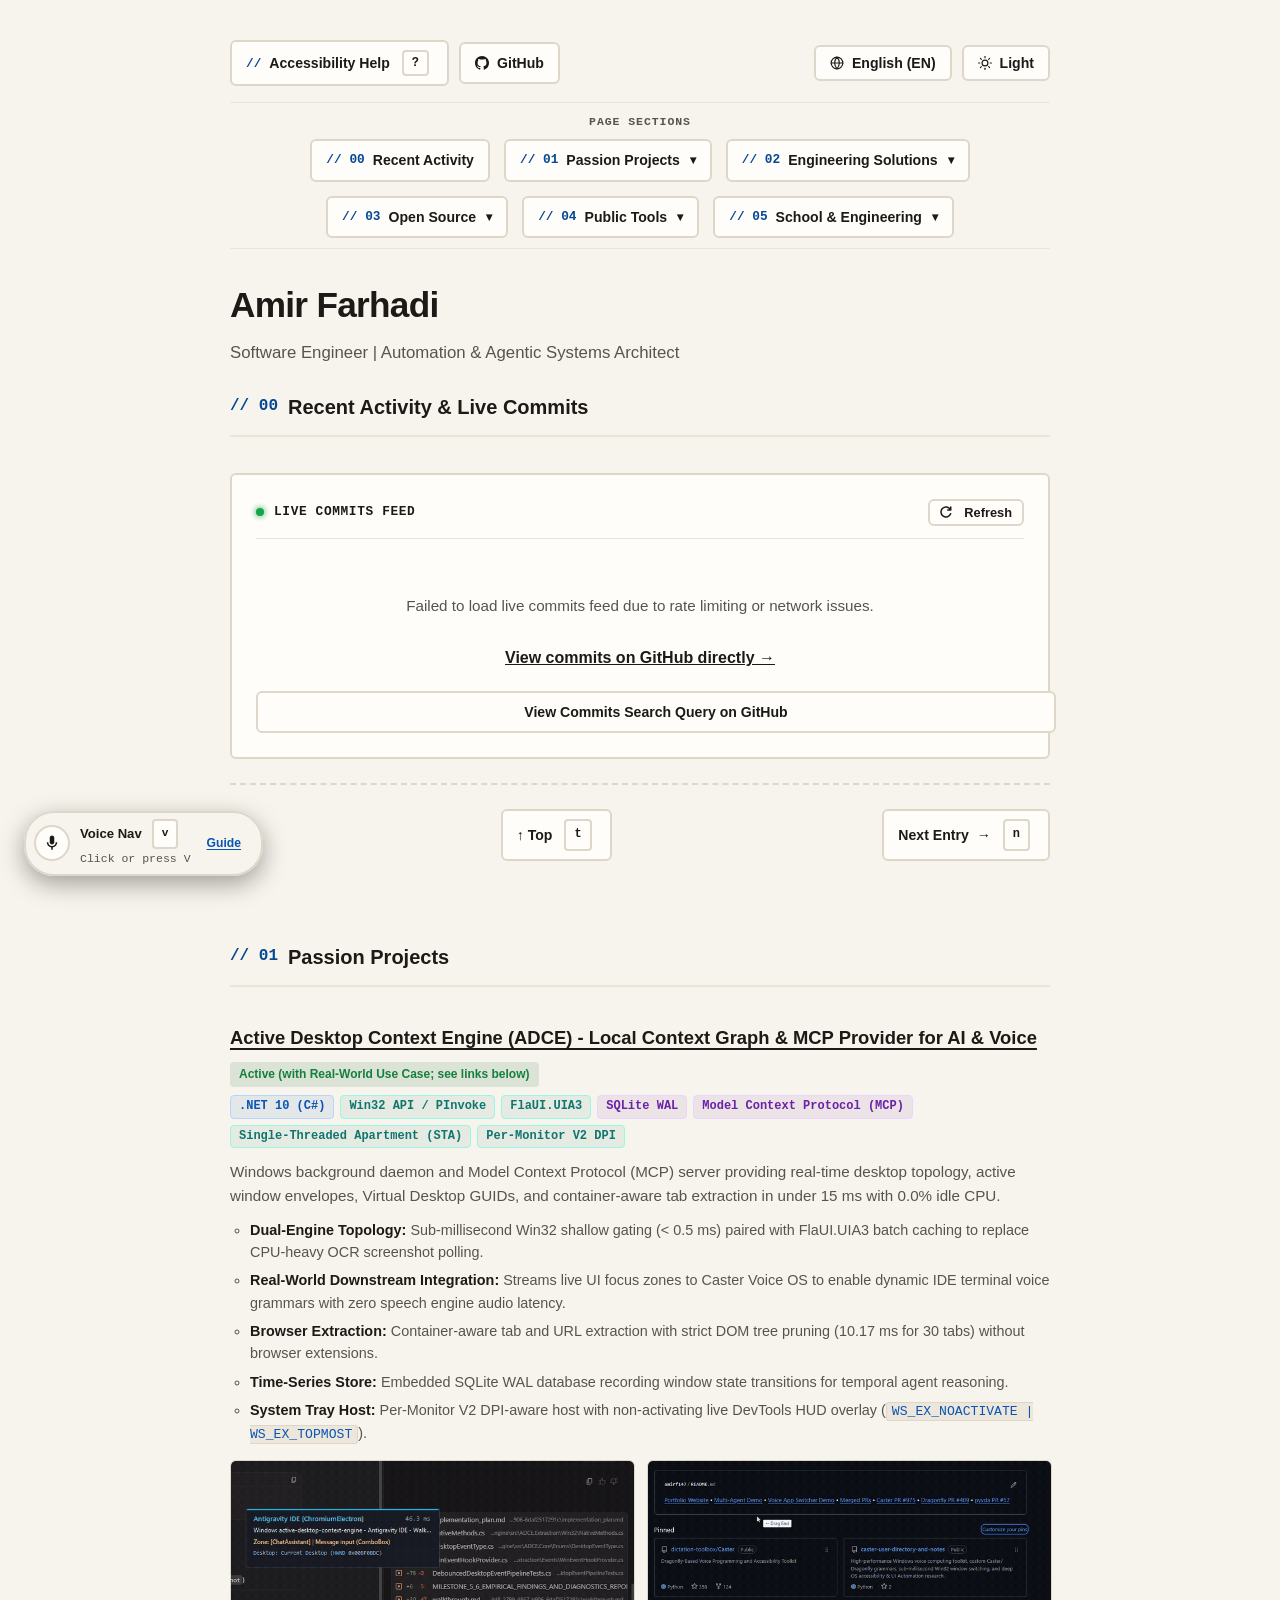
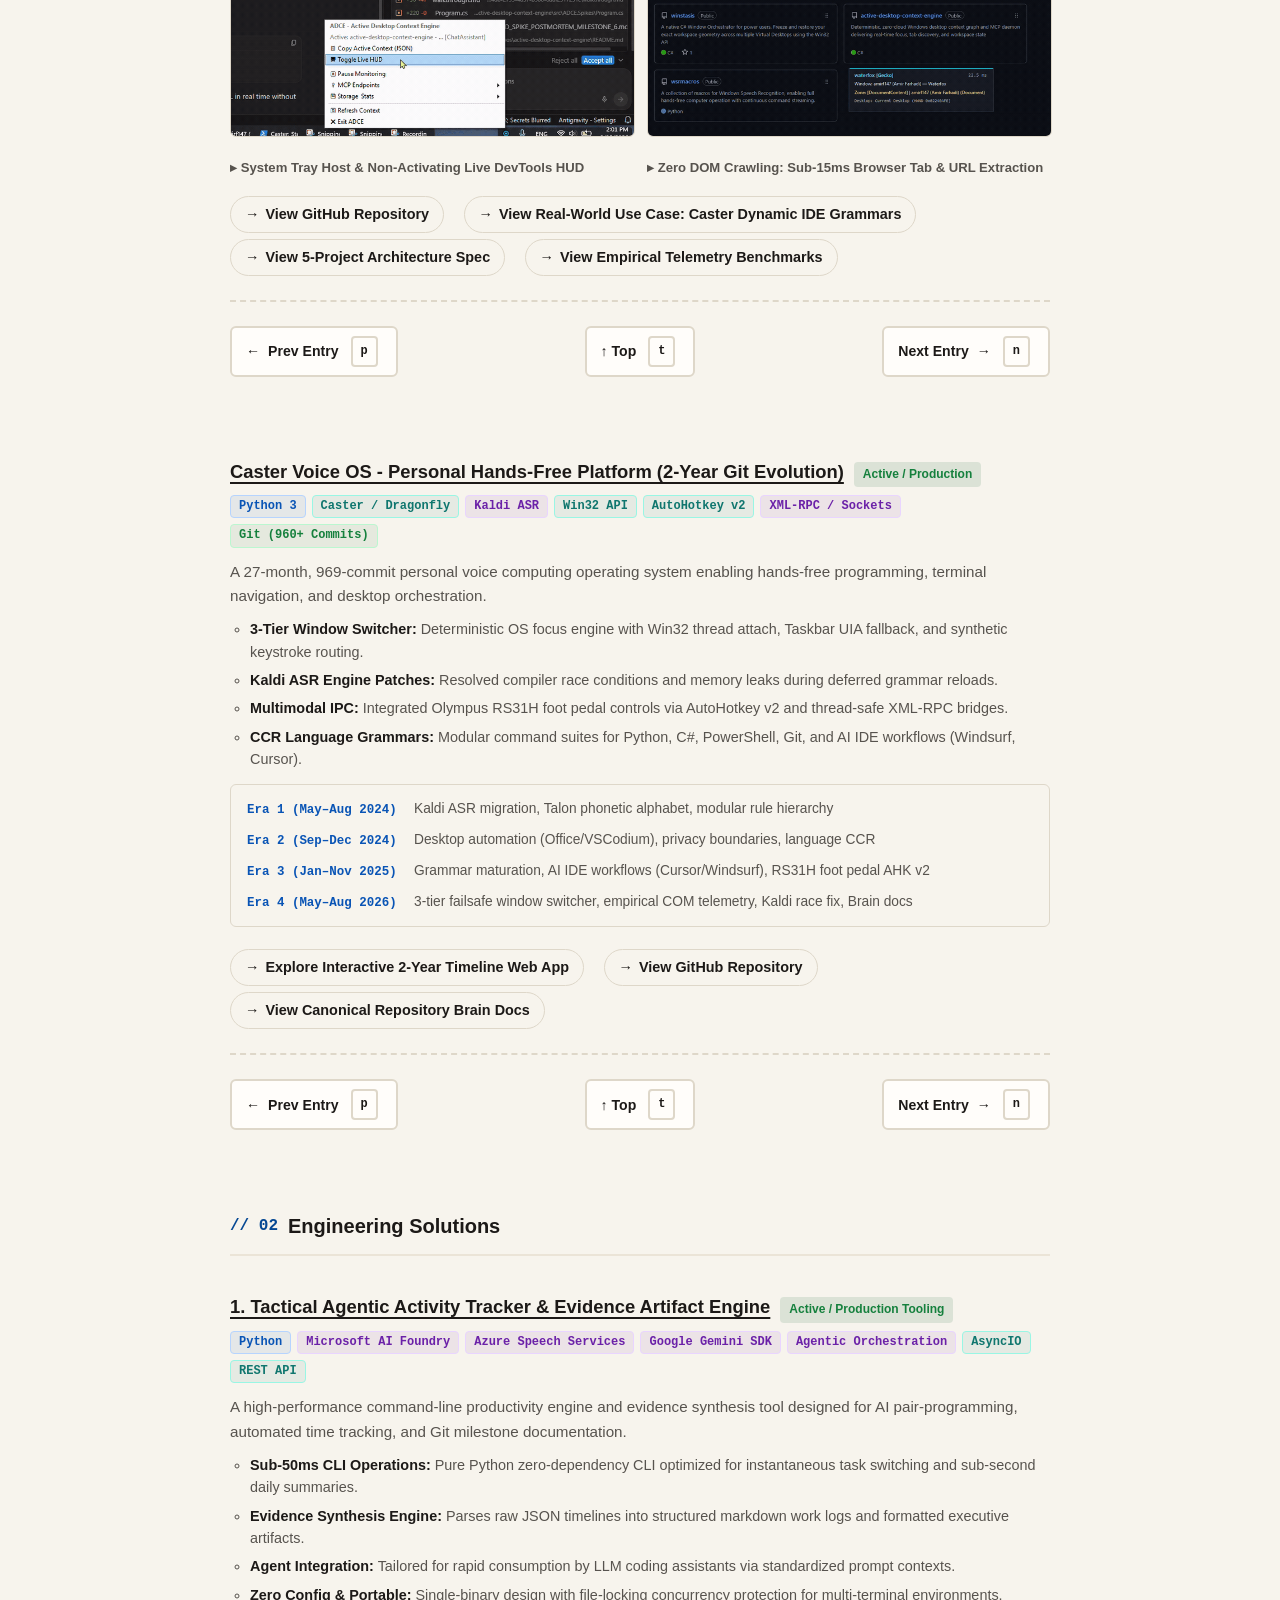
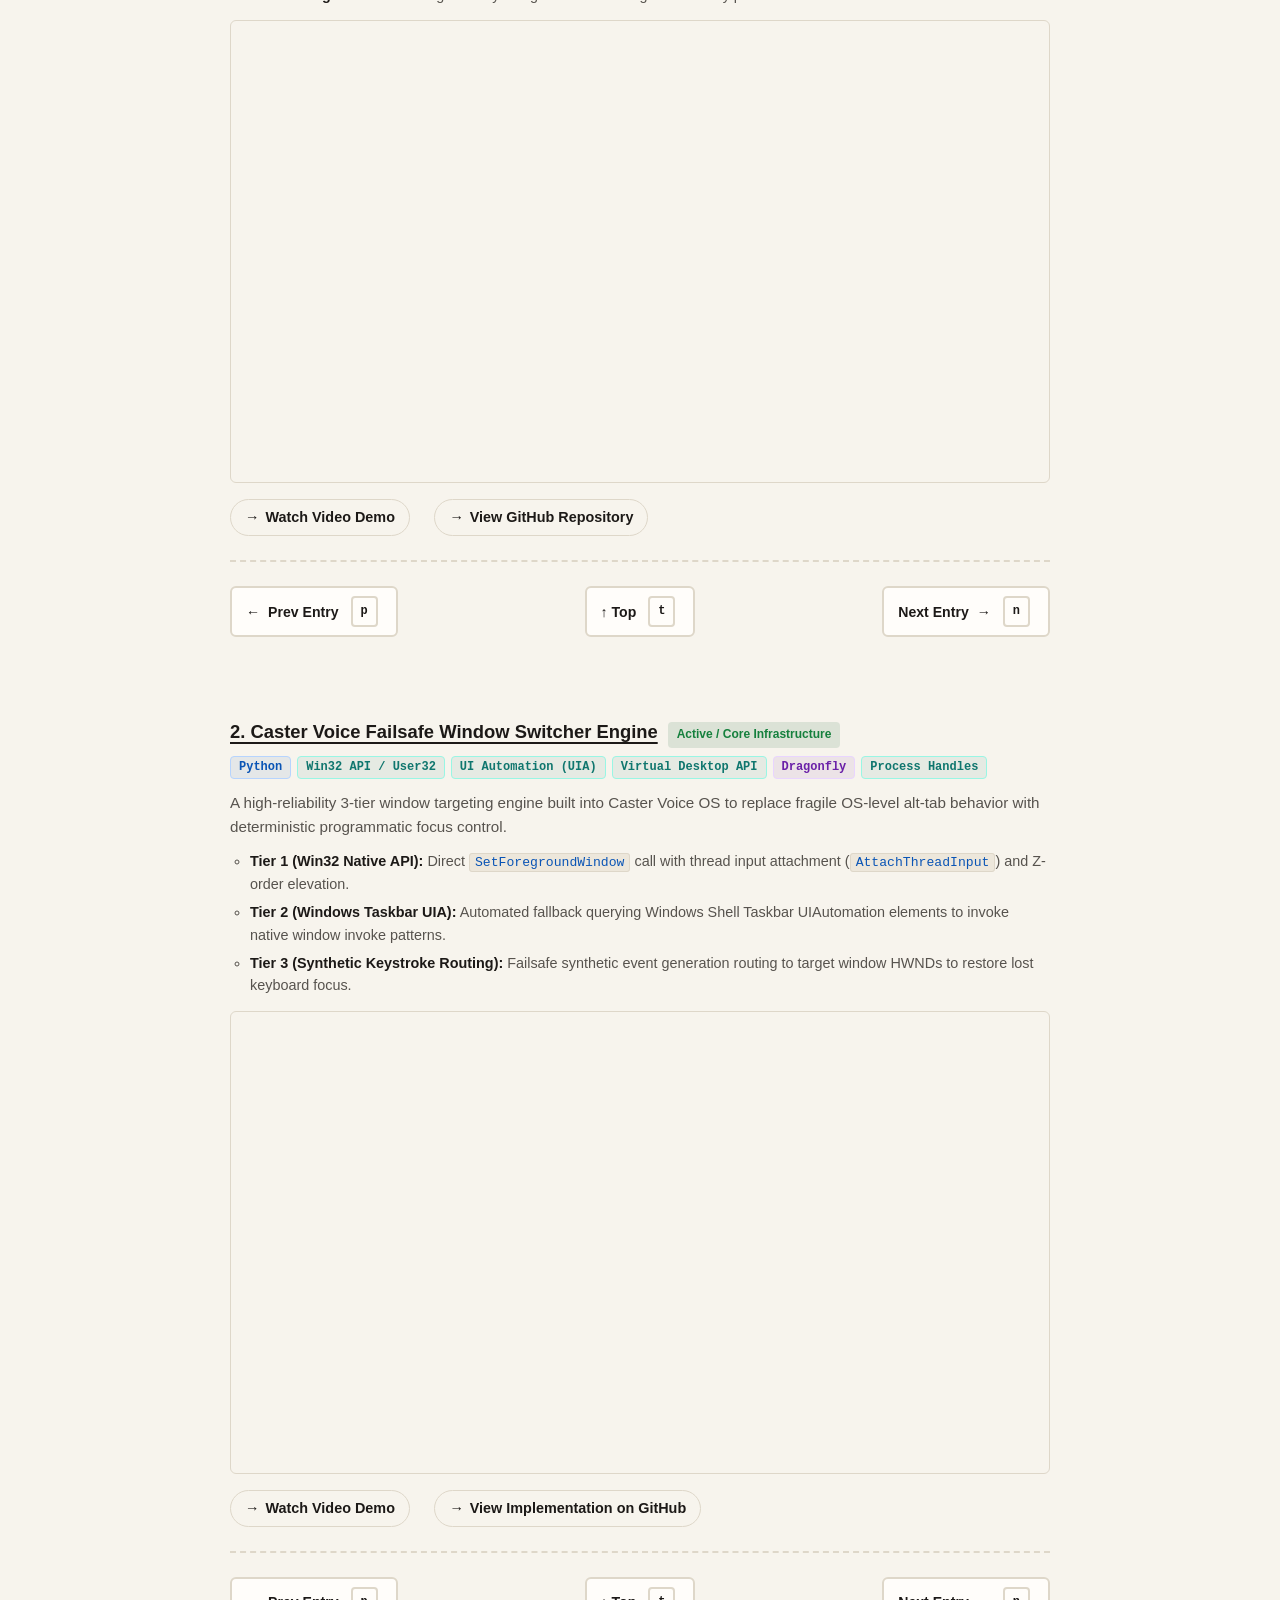
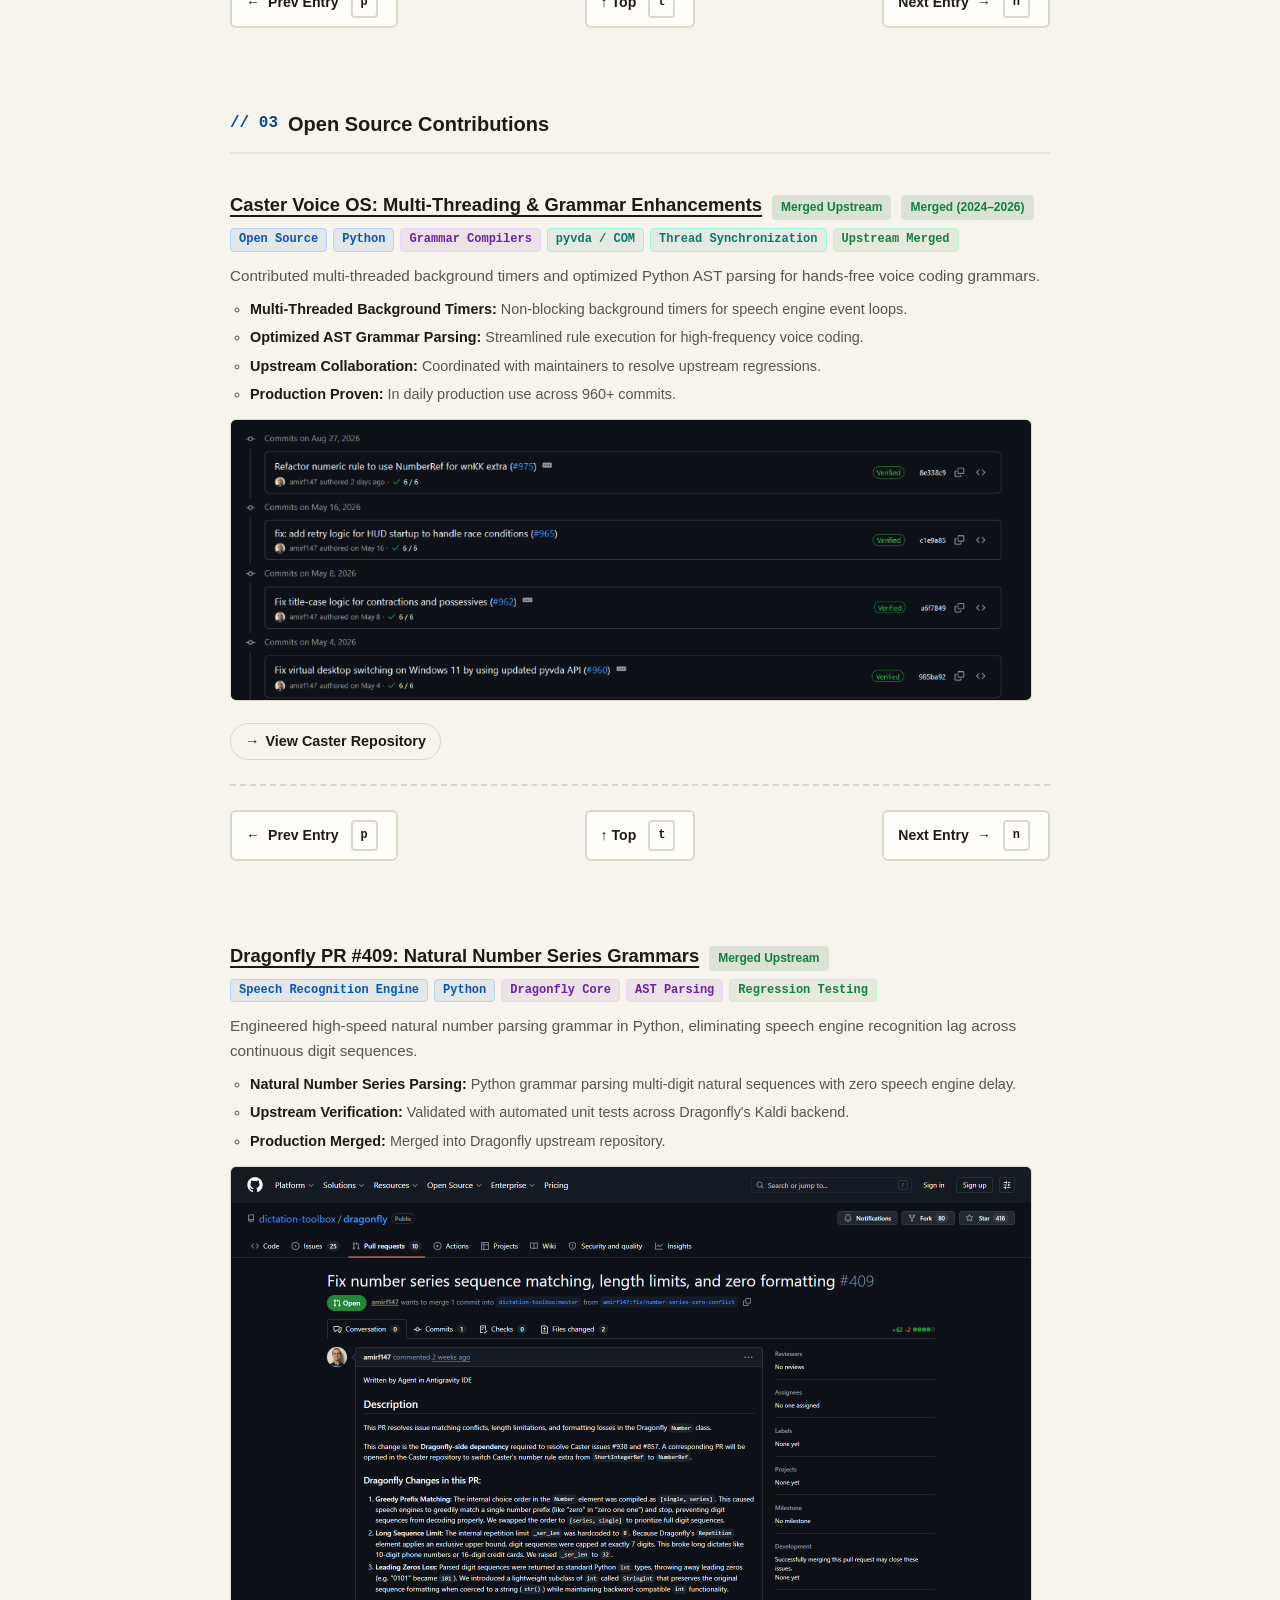
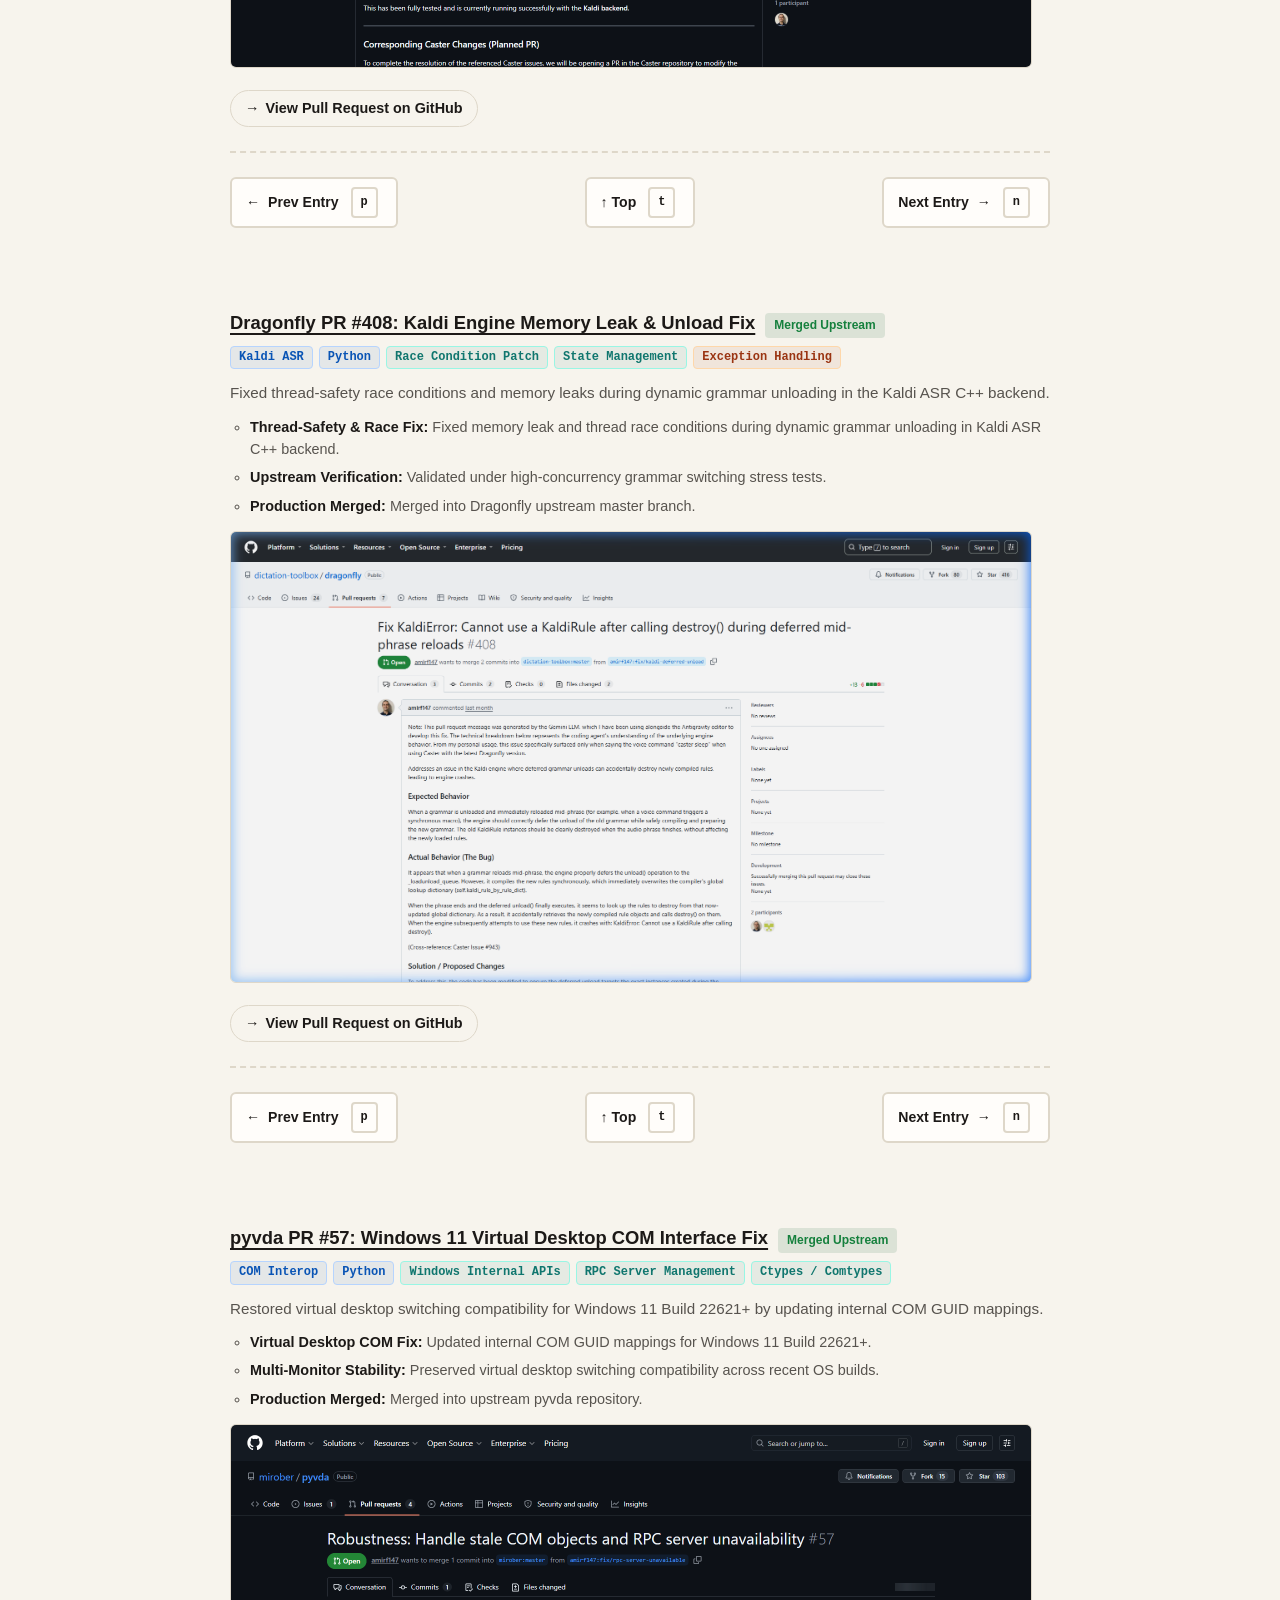
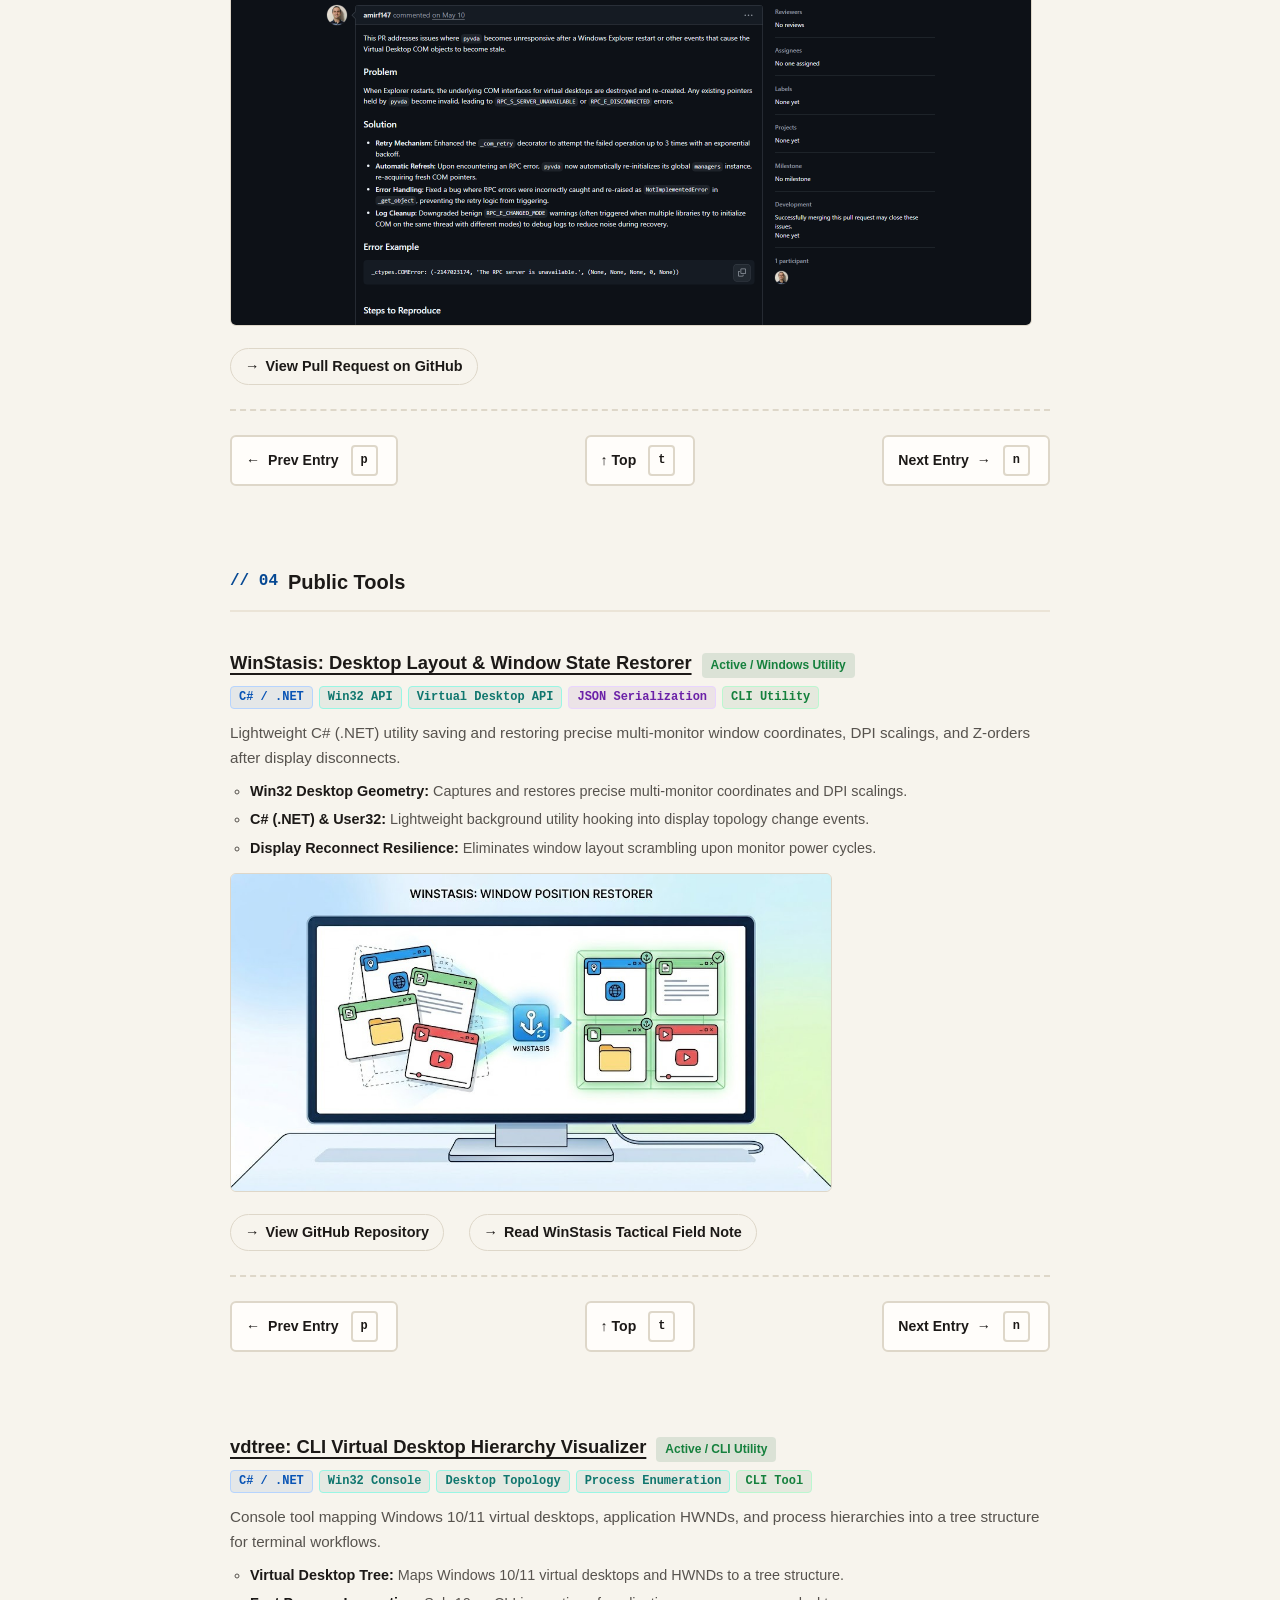
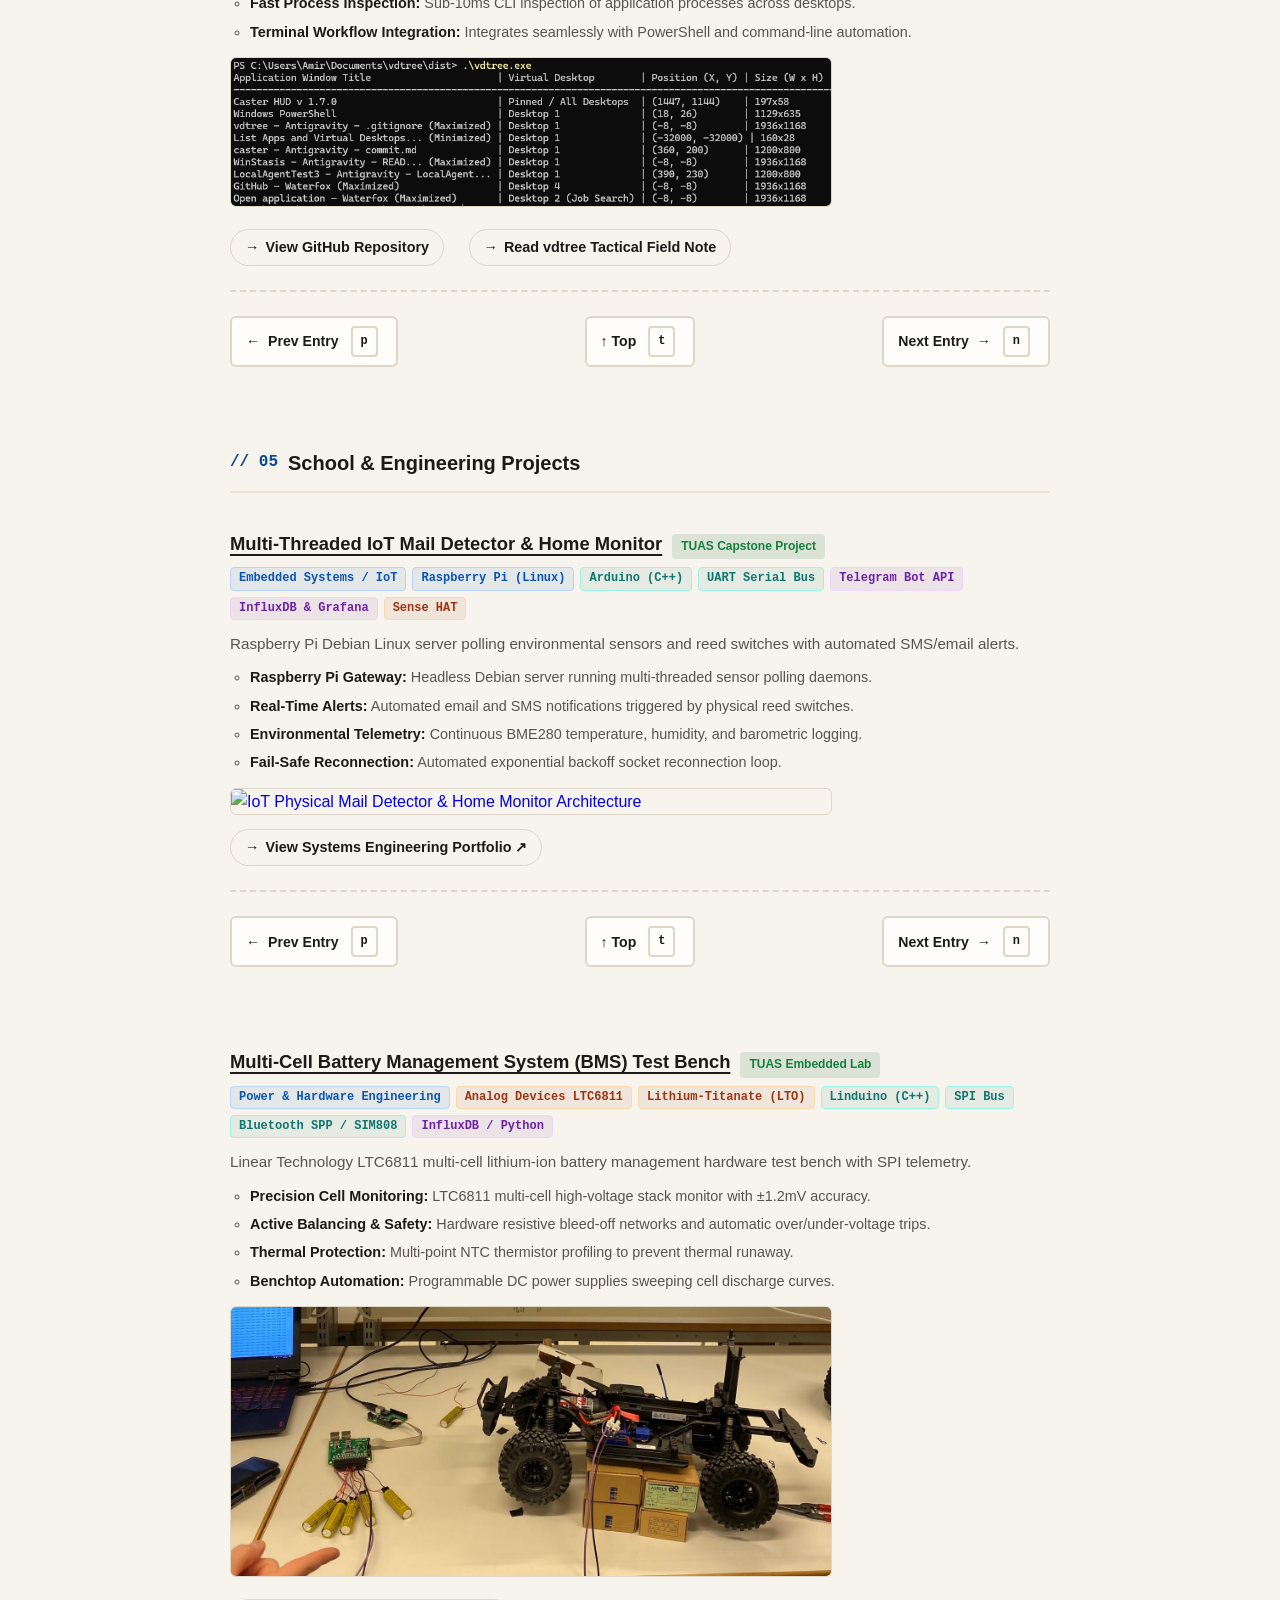
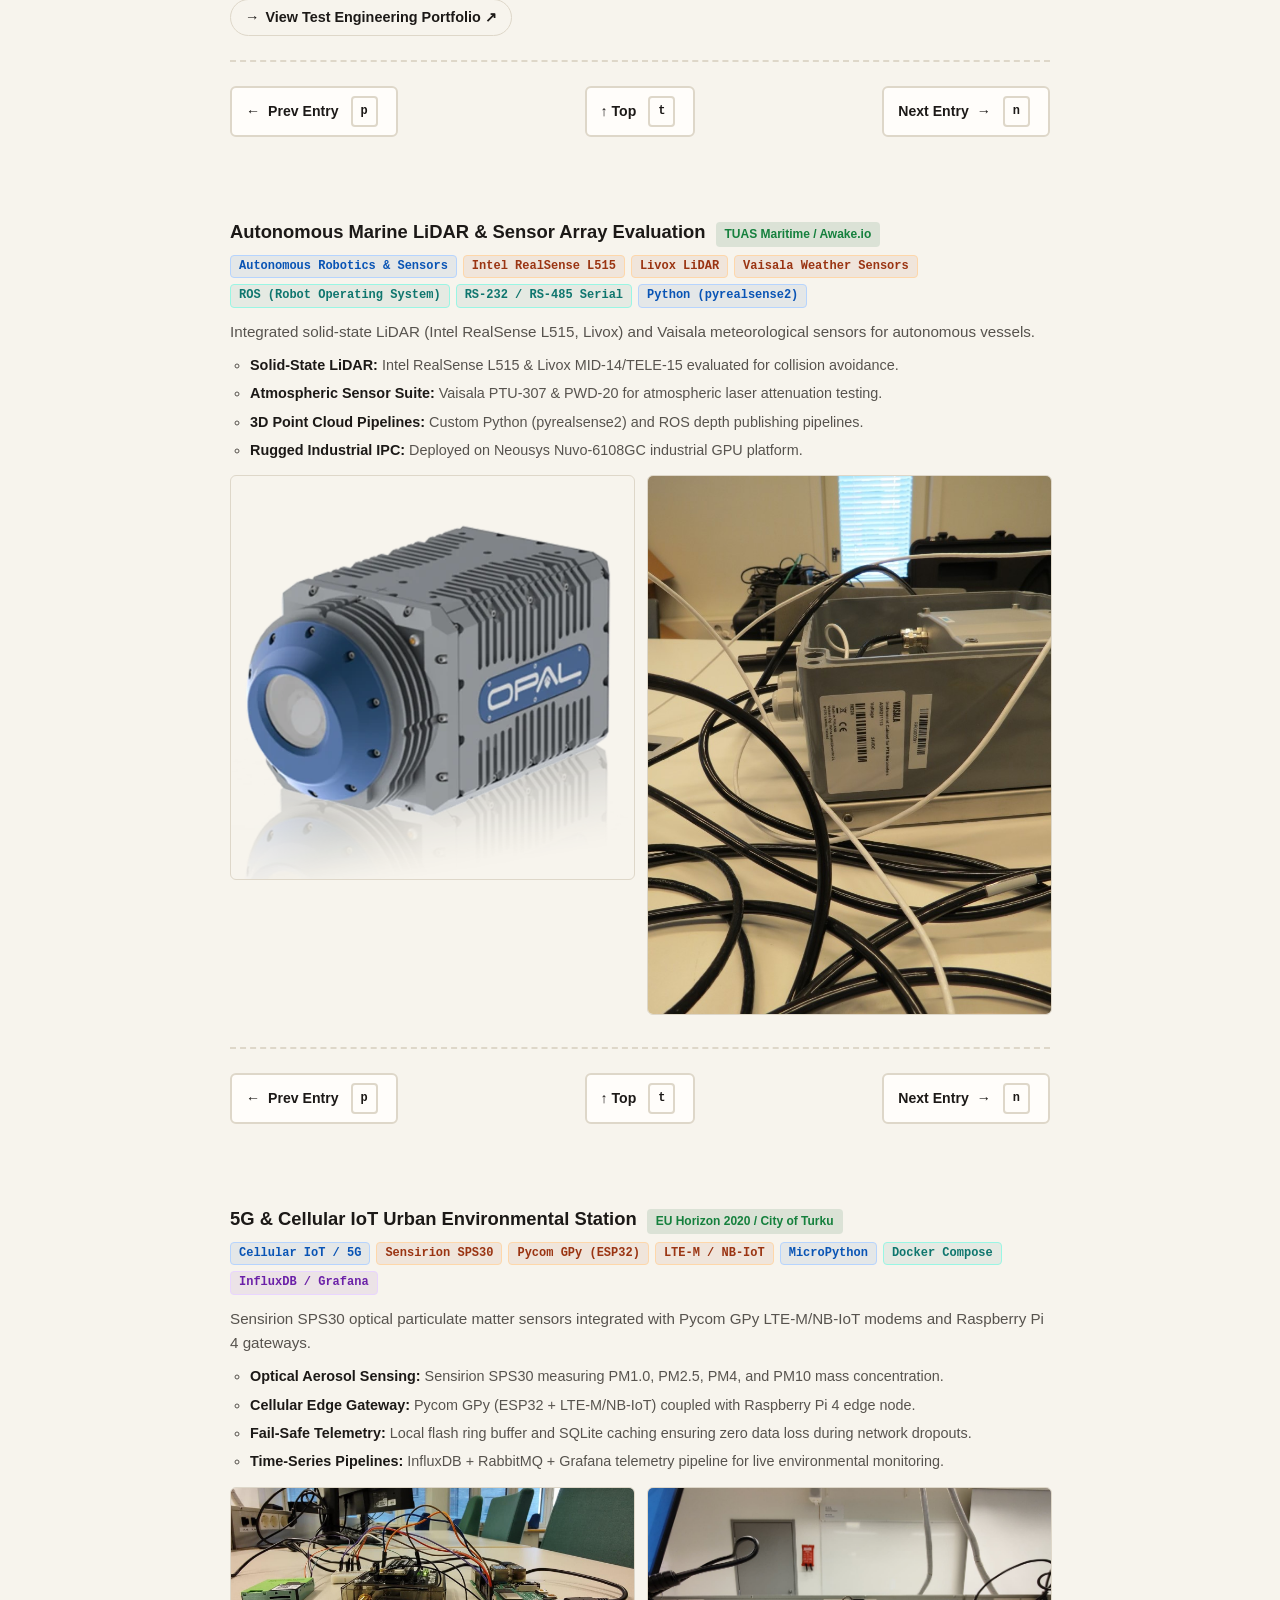
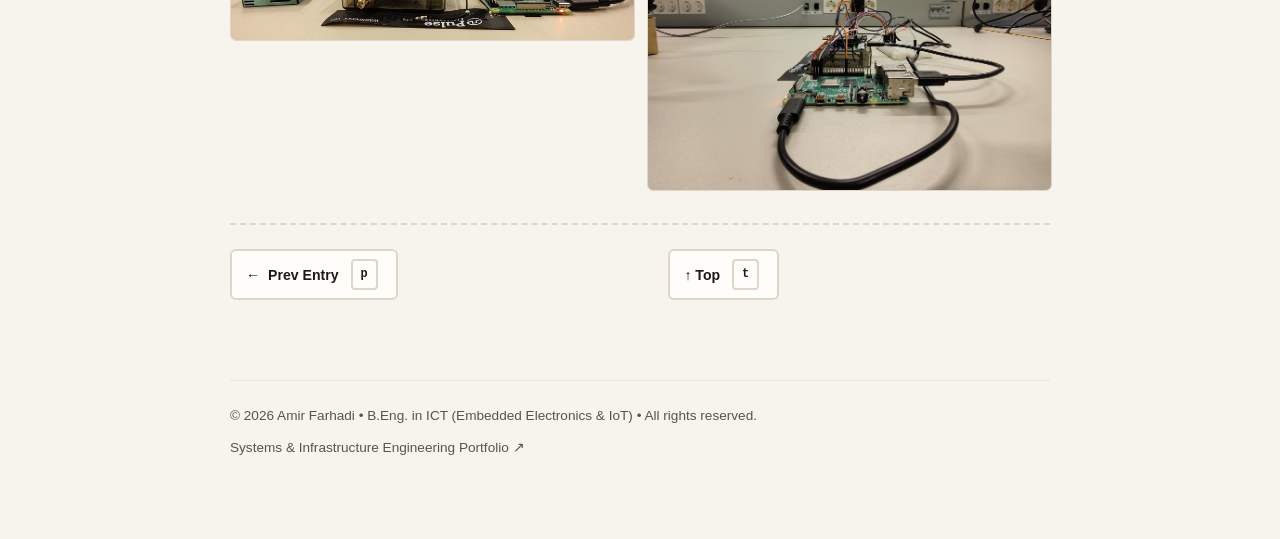
==== commit 706af605: "feat(i18n): implement bilingual localization system with ci path safety audits Integrate a bilingual" ====
--- a/index.html
+++ b/index.html
@@ -1,357 +1,196 @@
 <!DOCTYPE html>
-
 <html lang="en">
 
-
-
 <head>
-
     <meta charset="UTF-8">
-
     <meta name="viewport" content="width=device-width, initial-scale=1.0">
-
     <title>Amir Farhadi - Portfolio Evidence</title>
-
     <script>
-
         (function () {
-
             const savedTheme = localStorage.getItem('theme');
-
             if (savedTheme) {
-
                 document.documentElement.setAttribute('data-theme', savedTheme);
-
             } else if (window.matchMedia && window.matchMedia('(prefers-color-scheme: light)').matches) {
-
                 document.documentElement.setAttribute('data-theme', 'light');
-
             } else {
-
                 document.documentElement.setAttribute('data-theme', 'dark');
-
             }
 
+            const savedLang = localStorage.getItem('portfolio_lang');
+            if (savedLang) {
+                document.documentElement.setAttribute('lang', savedLang);
+            } else if (navigator && navigator.language && navigator.language.toLowerCase().startsWith('fi')) {
+                document.documentElement.setAttribute('lang', 'fi');
+            } else {
+                document.documentElement.setAttribute('lang', 'en');
+            }
         })();
-
     </script>
-
     <link rel="stylesheet" href="./css/main.css">
-
 </head>
 
-
-
 <body>
-
-    <a href="#main-content" class="skip-link">Skip to main content</a>
-
-
+    <a href="#main-content" class="skip-link" data-i18n="global.skip_to_content">Skip to main content</a>
 
     <div class="container">
-
         <noscript>
-
             <aside class="noscript-banner" role="alert">
-
                 <strong>Notice:</strong> JavaScript is currently disabled or blocked by a browser extension (such as uBlock Origin). Interactive features (Accessibility Dialog, Theme Switcher, Voice Navigation, Keyboard Shortcuts, and Live Commits) require JavaScript. To enable them, please allow JavaScript for this page in your extension settings.
-
             </aside>
-
         </noscript>
 
-
-
         <nav id="top" class="top-bar" aria-label="Main Navigation" tabindex="-1">
-
-            <!-- Row 1: Top Utility Bar (Accessibility top-left, Theme top-right) -->
-
+            <!-- Row 1: Top Utility Bar (Accessibility top-left, Lang & Theme top-right) -->
             <div class="top-utility-bar">
-
                 <div style="display: flex; gap: 10px; align-items: center; flex-wrap: wrap;">
-
-                    <button id="a11y-btn" class="nav-btn" aria-label="Accessibility Guide">
-
-                        <span class="tag-prefix" aria-hidden="true">//</span> Accessibility Help <span
-
-                            class="kbd">?</span>
-
+                    <button id="a11y-btn" class="nav-btn" aria-label="Accessibility Guide" data-i18n-attr="aria-label:index.a11y_btn_aria">
+                        <span class="tag-prefix" aria-hidden="true">//</span> <span data-i18n="index.a11y_btn">Accessibility Help</span> <span class="kbd">?</span>
                     </button>
-
-                    <a href="https://github.com/Amirf147" target="_blank" class="nav-btn"
-
-                        aria-label="Amir Farhadi's GitHub Profile">
-
-                        <svg aria-hidden="true" width="14" height="14" viewBox="0 0 16 16" fill="currentColor"
-
-                            style="display: inline-block; vertical-align: text-bottom;">
-
-                            <path
-
-                                d="M8 0c4.42 0 8 3.58 8 8a8.013 8.013 0 0 1-5.45 7.59c-.4.08-.55-.17-.55-.38 0-.27.01-1.13.01-2.2 0-.75-.25-1.23-.54-1.48 1.78-.2 3.65-.88 3.65-3.95 0-.88-.31-1.59-.82-2.15.08-.2.36-1.02-.08-2.12 0 0-.67-.22-2.2.82-.64-.18-1.32-.27-2-.27-.68 0-1.36.09-2 .27-1.53-1.03-2.2-.82-2.2-.82-.44 1.1-.16 1.92-.08 2.12-.51.56-.82 1.28-.82 2.15 0 3.06 1.86 3.75 3.64 3.95-.23.2-.44.55-.51 1.07-.46.21-1.61.55-2.33-.66-.15-.24-.6-.83-1.23-.82-.67.01-.27.38.01.53.34.19.73.9.82 1.13.16.45.68 1.31 2.69.94 0 .67.01 1.3.01 1.49 0 .21-.15.45-.55.38A7.995 7.995 0 0 1 0 8c0-4.42 3.58-8 8-8Z">
-
-                            </path>
-
+                    <a href="https://github.com/Amirf147" target="_blank" class="nav-btn" aria-label="Amir Farhadi's GitHub Profile">
+                        <svg aria-hidden="true" width="14" height="14" viewBox="0 0 16 16" fill="currentColor" style="display: inline-block; vertical-align: text-bottom;">
+                            <path d="M8 0c4.42 0 8 3.58 8 8a8.013 8.013 0 0 1-5.45 7.59c-.4.08-.55-.17-.55-.38 0-.27.01-1.13.01-2.2 0-.75-.25-1.23-.54-1.48 1.78-.2 3.65-.88 3.65-3.95 0-.88-.31-1.59-.82-2.15.08-.2.36-1.02-.08-2.12 0 0-.67-.22-2.2.82-.64-.18-1.32-.27-2-.27-.68 0-1.36.09-2 .27-1.53-1.03-2.2-.82-2.2-.82-.44 1.1-.16 1.92-.08 2.12-.51.56-.82 1.28-.82 2.15 0 3.06 1.86 3.75 3.64 3.95-.23.2-.44.55-.51 1.07-.46.21-1.61.55-2.33-.66-.15-.24-.6-.83-1.23-.82-.67.01-.27.38.01.53.34.19.73.9.82 1.13.16.45.68 1.31 2.69.94 0 .67.01 1.3.01 1.49 0 .21-.15.45-.55.38A7.995 7.995 0 0 1 0 8c0-4.42 3.58-8 8-8Z"></path>
                         </svg>
-
-                        GitHub Profile<span class="sr-only"> (opens in a new tab)</span>
-
+                        <span data-i18n="global.github_profile">GitHub Profile</span><span class="sr-only" data-i18n="global.opens_new_tab"> (opens in a new tab)</span>
                     </a>
-
                 </div>
 
-                <button id="theme-toggle" class="theme-toggle nav-btn" aria-label="Toggle theme"
-
-                    data-tooltip="Cycle Themes (Dark, Light, High Contrast)">
-
-                    <span id="theme-icon" style="display: flex; align-items: center;"></span>
-
-                    <span id="theme-label">Theme</span>
-
-                </button>
-
+                <div class="top-utility-actions">
+                    <button id="lang-toggle" class="nav-btn lang-toggle" aria-label="Switch to Finnish / Vaihda kieleksi suomi" data-tooltip="Switch to Finnish [L]">
+                        <span id="lang-icon" style="display: flex; align-items: center;"></span>
+                        <span id="lang-label" data-i18n="global.lang_toggle_label">English (EN)</span>
+                    </button>
+                    <button id="theme-toggle" class="theme-toggle nav-btn" aria-label="Toggle theme" data-tooltip="Cycle Themes (Dark, Light, High Contrast)">
+                        <span id="theme-icon" style="display: flex; align-items: center;"></span>
+                        <span id="theme-label" data-i18n="global.theme_toggle_label">Theme</span>
+                    </button>
+                </div>
             </div>
 
-
-
             <!-- Row 2: Page Sections Row (Centered with Section Label) -->
-
             <div class="section-nav-wrapper">
-
-                <span class="section-nav-label">PAGE SECTIONS</span>
-
+                <span class="section-nav-label" data-i18n="index.page_sections_label">PAGE SECTIONS</span>
                 <div class="section-nav-cluster">
-
                     <a href="#recent-commits-section" class="nav-btn">
-
-                        <span class="tag-prefix" aria-hidden="true">// 00</span> Recent Activity
-
+                        <span class="tag-prefix" aria-hidden="true">// 00</span> <span data-i18n="index.nav_section00">Recent Activity</span>
                     </a>
-
-
 
                     <div class="nav-dropdown">
                         <a href="#caster-voice-os" class="nav-btn" aria-haspopup="true">
-                            <span class="tag-prefix" aria-hidden="true">// 01</span> Passion Projects <span class="arrow"
-                                aria-hidden="true">▾</span>
+                            <span class="tag-prefix" aria-hidden="true">// 01</span> <span data-i18n="index.nav_section01">Passion Projects</span> <span class="arrow" aria-hidden="true">▾</span>
                         </a>
                         <div class="dropdown-menu">
-                            <a href="#item-adce">Active Desktop Context Engine (ADCE)</a>
-                            <a href="#item-caster-os">Caster Voice OS (Overview)</a>
-                            <a href="./timeline.html">Interactive Evolution Timeline ↗</a>
-                            <a href="https://github.com/Amirf147/active-desktop-context-engine" target="_blank">ADCE GitHub ↗<span class="sr-only"> (opens in a new tab)</span></a>
-                            <a href="https://github.com/amirf147/caster-user-directory-and-notes" target="_blank">Caster Voice OS GitHub ↗<span class="sr-only"> (opens in a new tab)</span></a>
+                            <a href="#item-adce" data-i18n="index.nav_item_adce">Active Desktop Context Engine (ADCE)</a>
+                            <a href="#item-caster-os" data-i18n="index.nav_item_caster_os">Caster Voice OS (Overview)</a>
+                            <a href="./timeline.html" data-i18n="index.nav_item_timeline">Interactive Evolution Timeline ↗</a>
+                            <a href="https://github.com/Amirf147/active-desktop-context-engine" target="_blank"><span data-i18n="index.nav_item_adce_github">ADCE GitHub ↗</span><span class="sr-only" data-i18n="global.opens_new_tab"> (opens in a new tab)</span></a>
+                            <a href="https://github.com/amirf147/caster-user-directory-and-notes" target="_blank"><span data-i18n="index.nav_item_caster_github">Caster Voice OS GitHub ↗</span><span class="sr-only" data-i18n="global.opens_new_tab"> (opens in a new tab)</span></a>
                         </div>
                     </div>
 
-
-
                     <div class="nav-dropdown">
-
                         <a href="#solved-problems" class="nav-btn" aria-haspopup="true">
-
-                            <span class="tag-prefix" aria-hidden="true">// 02</span> Engineering Solutions <span class="arrow"
-
-                                aria-hidden="true">▾</span>
-
+                            <span class="tag-prefix" aria-hidden="true">// 02</span> <span data-i18n="index.nav_section02">Engineering Solutions</span> <span class="arrow" aria-hidden="true">▾</span>
                         </a>
-
                         <div class="dropdown-menu">
-
-                            <a href="#item-tracker">1. Tactical Agentic Activity Tracker</a>
-
-                            <a href="#item-caster-switcher">2. Caster Voice App Switcher</a>
-
-                        </div>
-
+                            <a href="#item-tracker" data-i18n="index.nav_item_tracker">1. Tactical Agentic Activity Tracker</a>
+                            <a href="#item-caster-switcher" data-i18n="index.nav_item_switcher">2. Caster Voice App Switcher</a>
+                        </div>
                     </div>
 
-
-
                     <div class="nav-dropdown">
-
                         <a href="#open-source" class="nav-btn" aria-haspopup="true">
-
-                            <span class="tag-prefix" aria-hidden="true">// 03</span> Open Source <span class="arrow"
-
-                                aria-hidden="true">▾</span>
-
+                            <span class="tag-prefix" aria-hidden="true">// 03</span> <span data-i18n="index.nav_section03">Open Source</span> <span class="arrow" aria-hidden="true">▾</span>
                         </a>
-
                         <div class="dropdown-menu">
-
-                            <a href="#item-caster-merged">Caster Merged Pull Requests</a>
-
-                            <a href="#item-dragonfly-409">Dragonfly PR #409 (Number Series)</a>
-
-                            <a href="#item-dragonfly-408">Dragonfly PR #408 (Kaldi Unload Fix)</a>
-
-                            <a href="#item-pyvda-57">pyvda PR #57 (COM Object Fix)</a>
-
-                        </div>
-
+                            <a href="#item-caster-merged" data-i18n="index.nav_item_caster_merged">Caster Merged Pull Requests</a>
+                            <a href="#item-dragonfly-409" data-i18n="index.nav_item_dragonfly_409">Dragonfly PR #409 (Number Series)</a>
+                            <a href="#item-dragonfly-408" data-i18n="index.nav_item_dragonfly_408">Dragonfly PR #408 (Kaldi Unload Fix)</a>
+                            <a href="#item-pyvda-57" data-i18n="index.nav_item_pyvda_57">pyvda PR #57 (COM Object Fix)</a>
+                        </div>
                     </div>
 
-
-
                     <div class="nav-dropdown">
-
                         <a href="#tools" class="nav-btn" aria-haspopup="true">
-
-                            <span class="tag-prefix" aria-hidden="true">// 04</span> Public Tools <span class="arrow"
-
-                                aria-hidden="true">▾</span>
-
+                            <span class="tag-prefix" aria-hidden="true">// 04</span> <span data-i18n="index.nav_section04">Public Tools</span> <span class="arrow" aria-hidden="true">▾</span>
                         </a>
-
                         <div class="dropdown-menu">
-
-                            <a href="#item-winstasis">WinStasis (Window Restorer)</a>
-
-                            <a href="#item-vdtree">vdtree (Virtual Desktop Tree)</a>
-
-                        </div>
-
+                            <a href="#item-winstasis" data-i18n="index.nav_item_winstasis">WinStasis (Window Restorer)</a>
+                            <a href="#item-vdtree" data-i18n="index.nav_item_vdtree">vdtree (Virtual Desktop Tree)</a>
+                        </div>
                     </div>
 
-
-
                     <div class="nav-dropdown">
-
                         <a href="#academic-projects" class="nav-btn" aria-haspopup="true">
-
-                            <span class="tag-prefix" aria-hidden="true">// 05</span> School &amp; Engineering <span class="arrow"
-
-                                aria-hidden="true">▾</span>
-
+                            <span class="tag-prefix" aria-hidden="true">// 05</span> <span data-i18n="index.nav_section05">School &amp; Engineering</span> <span class="arrow" aria-hidden="true">▾</span>
                         </a>
-
                         <div class="dropdown-menu">
-
-                            <a href="#item-iot-mail">IoT Physical Mail Detector &amp; Home Monitor</a>
-
-                            <a href="#item-iot-bms">IoT Battery Management System (BMS)</a>
-
-                            <a href="#item-marine-lidar">Autonomous Marine LiDAR &amp; Sensor Array</a>
-
-                            <a href="#item-5g-aq-station">5G &amp; Cellular IoT Urban AQ Station</a>
-
-                        </div>
-
+                            <a href="#item-iot-mail" data-i18n="index.nav_item_iot_mail">IoT Physical Mail Detector &amp; Home Monitor</a>
+                            <a href="#item-iot-bms" data-i18n="index.nav_item_iot_bms">IoT Battery Management System (BMS)</a>
+                            <a href="#item-marine-lidar" data-i18n="index.nav_item_marine_lidar">Autonomous Marine LiDAR &amp; Sensor Array</a>
+                            <a href="#item-5g-aq-station" data-i18n="index.nav_item_5g_aq_station">5G &amp; Cellular IoT Urban AQ Station</a>
+                        </div>
                     </div>
-
                 </div>
-
             </div>
-
         </nav>
 
-
-
         <header class="hero">
-
-            <div class="sr-only">
+            <div class="sr-only" data-i18n="index.hero_sr_only">
                 Amir Farhadi's Portfolio. This page contains 5 main sections: Passion Projects (ADCE &amp; Caster Voice OS), Engineering Solutions, Open Source, Public
                 Tools, and Previous School &amp; Applied Engineering Projects. Press the question mark key to open the Accessibility and Keyboard Shortcuts guide.
             </div>
-
-            <h1 class="main-title">Amir Farhadi</h1>
-
-            <p class="subtitle">Software Engineer | Automation &amp; Agentic Systems Architect</p>
-
+            <h1 class="main-title" data-i18n="index.hero_title">Amir Farhadi</h1>
+            <p class="subtitle" data-i18n="index.hero_subtitle">Software Engineer | Automation &amp; Agentic Systems Architect</p>
         </header>
 
 
 
+
         <main id="main-content" tabindex="-1">
 
-
-
-            <section id="recent-commits-section" aria-labelledby="recent-commits-title" class="navigable-item"
-
-                tabindex="-1">
-
+            <section id="recent-commits-section" aria-labelledby="recent-commits-title" class="navigable-item" tabindex="-1">
                 <h2 id="recent-commits-title" class="section-header" tabindex="-1">
-
-                    <span class="section-num" aria-hidden="true">// 00</span> Recent Activity
-
+                    <span class="section-num" aria-hidden="true">// 00</span> <span data-i18n="index.section00_title">Recent Activity</span>
                 </h2>
-
                 <div class="commits-container">
-
                     <div class="commits-header-row">
-
                         <div class="commits-live-status">
-
                             <span class="commits-live-dot" aria-hidden="true"></span>
-
-                            <span class="commits-live-text">Live Commits Feed</span>
-
-                        </div>
-
-                        <button id="refresh-commits-btn" class="nav-btn btn-sm" aria-label="Refresh commits list"
-
-                            data-tooltip="Fetch latest live commits">
-
-                            <svg class="refresh-icon" width="12" height="12" viewBox="0 0 24 24" fill="none"
-
-                                stroke="currentColor" stroke-width="3" stroke-linecap="round" stroke-linejoin="round"
-
-                                style="display: inline-block; vertical-align: text-bottom; margin-right: 4px;">
-
+                            <span class="commits-live-text" data-i18n="index.commits_live_status">Live Commits Feed</span>
+                        </div>
+                        <button id="refresh-commits-btn" class="nav-btn btn-sm" aria-label="Refresh commits list" data-tooltip="Fetch latest live commits" data-i18n-attr="data-tooltip:index.commits_refresh_tooltip">
+                            <svg class="refresh-icon" width="12" height="12" viewBox="0 0 24 24" fill="none" stroke="currentColor" stroke-width="3" stroke-linecap="round" stroke-linejoin="round" style="display: inline-block; vertical-align: text-bottom; margin-right: 4px;">
                                 <path d="M21.5 2v6h-6M21.34 15.57a10 10 0 1 1-.57-8.38l.73-.73" />
-
                             </svg>
-
-                            <span class="refresh-text">Refresh</span>
-
+                            <span class="refresh-text" data-i18n="index.commits_refresh_btn">Refresh</span>
                         </button>
-
                     </div>
-
                     <div id="commits-feed-container" aria-live="polite">
-
                         <!-- Commits skeleton/list will render here dynamically -->
-
                     </div>
-
                     <div class="commits-footer-row">
-
-                        <a href="https://github.com/search?q=author%3Aamirf147&type=commits&s=committer-date&o=desc"
-
-                            target="_blank" class="nav-btn" style="width: 100%; justify-content: center;"
-
-                            aria-label="View search query on GitHub (opens in a new tab)">
-
-                            View Commits Search Query on GitHub<span class="sr-only"> (opens in a new tab)</span>
-
+                        <a href="https://github.com/search?q=author%3Aamirf147&type=commits&s=committer-date&o=desc" target="_blank" class="nav-btn" style="width: 100%; justify-content: center;" aria-label="View search query on GitHub (opens in a new tab)">
+                            <span data-i18n="index.commits_search_link">View Commits Search Query on GitHub</span><span class="sr-only" data-i18n="global.opens_new_tab"> (opens in a new tab)</span>
                         </a>
-
                     </div>
-
                 </div>
-
                 <div class="item-nav-bar" style="margin-top: 24px;">
                     <span></span>
-                    <a href="#top" class="nav-btn">↑ Back to Top <span class="kbd">t</span></a>
-                    <a href="#item-adce" class="nav-btn">Next Entry <span aria-hidden="true">→</span> <span
-                            class="kbd">n</span></a>
+                    <a href="#top" class="nav-btn"><span data-i18n="global.back_to_top">↑ Back to Top</span> <span class="kbd">t</span></a>
+                    <a href="#item-adce" class="nav-btn"><span data-i18n="global.next_entry">Next Entry</span> <span aria-hidden="true">→</span> <span class="kbd">n</span></a>
                 </div>
-
             </section>
-
-
 
             <!-- Section 01: Passion Projects (ADCE & Caster Voice OS) -->
             <section id="caster-voice-os" aria-labelledby="caster-voice-os-title">
                 <h2 id="caster-voice-os-title" class="section-header" tabindex="-1">
-                    <span class="section-num" aria-hidden="true">// 01</span> Passion Projects
+                    <span class="section-num" aria-hidden="true">// 01</span> <span data-i18n="index.section01_title">Passion Projects</span>
                 </h2>
                 <ul class="project-list">
                     <li id="item-adce" class="project-item navigable-item" tabindex="-1">
                         <div class="project-title-row">
-                            <h3 class="project-title"><a href="https://github.com/Amirf147/active-desktop-context-engine" target="_blank">Active Desktop Context Engine (ADCE) - Local Context Graph &amp; MCP Provider for AI &amp; Voice<span class="sr-only"> (opens in a new tab)</span></a></h3>
-                            <span class="status-tag status-live">Active (with Real-World Use Case; see links below)</span>
+                            <h3 class="project-title"><a href="https://github.com/Amirf147/active-desktop-context-engine" target="_blank"><span data-i18n="index.adce_title">Active Desktop Context Engine (ADCE) - Local Context Graph &amp; MCP Provider for AI &amp; Voice</span><span class="sr-only" data-i18n="global.opens_new_tab"> (opens in a new tab)</span></a></h3>
+                            <span class="status-tag status-live" data-i18n="index.adce_status">Active (with Real-World Use Case; see links below)</span>
                         </div>
                         <div class="tech-pill-cluster">
                             <span class="tech-pill tech-pill-category">.NET 10 (C#)</span>
@@ -362,13 +201,13 @@
                             <span class="tech-pill tech-pill-sys">Single-Threaded Apartment (STA)</span>
                             <span class="tech-pill tech-pill-sys">Per-Monitor V2 DPI</span>
                         </div>
-                        <p class="description">Windows background daemon and Model Context Protocol (MCP) server providing real-time desktop topology, active window envelopes, Virtual Desktop GUIDs, and container-aware tab extraction in under 15 ms with 0.0% idle CPU.</p>
-                        <ul class="project-features">
-                            <li><strong>Dual-Engine Topology:</strong> Sub-millisecond Win32 shallow gating (&lt; 0.5 ms) paired with FlaUI.UIA3 batch caching to replace CPU-heavy OCR screenshot polling.</li>
-                            <li><strong>Real-World Downstream Integration:</strong> Streams live UI focus zones to Caster Voice OS to enable dynamic IDE terminal voice grammars with zero speech engine audio latency.</li>
-                            <li><strong>Browser Extraction:</strong> Container-aware tab and URL extraction with strict DOM tree pruning (10.17 ms for 30 tabs) without browser extensions.</li>
-                            <li><strong>Time-Series Store:</strong> Embedded SQLite WAL database recording window state transitions for temporal agent reasoning.</li>
-                            <li><strong>System Tray Host:</strong> Per-Monitor V2 DPI-aware host with non-activating live DevTools HUD overlay (<code>WS_EX_NOACTIVATE | WS_EX_TOPMOST</code>).</li>
+                        <p class="description" data-i18n="index.adce_desc">Windows background daemon and Model Context Protocol (MCP) server providing real-time desktop topology, active window envelopes, Virtual Desktop GUIDs, and container-aware tab extraction in under 15 ms with 0.0% idle CPU.</p>
+                        <ul class="project-features">
+                            <li data-i18n-html="index.adce_f1"><strong>Dual-Engine Topology:</strong> Sub-millisecond Win32 shallow gating (&lt; 0.5 ms) paired with FlaUI.UIA3 batch caching to replace CPU-heavy OCR screenshot polling.</li>
+                            <li data-i18n-html="index.adce_f2"><strong>Real-World Downstream Integration:</strong> Streams live UI focus zones to Caster Voice OS to enable dynamic IDE terminal voice grammars with zero speech engine audio latency.</li>
+                            <li data-i18n-html="index.adce_f3"><strong>Browser Extraction:</strong> Container-aware tab and URL extraction with strict DOM tree pruning (10.17 ms for 30 tabs) without browser extensions.</li>
+                            <li data-i18n-html="index.adce_f4"><strong>Time-Series Store:</strong> Embedded SQLite WAL database recording window state transitions for temporal agent reasoning.</li>
+                            <li data-i18n-html="index.adce_f5"><strong>System Tray Host:</strong> Per-Monitor V2 DPI-aware host with non-activating live DevTools HUD overlay (<code>WS_EX_NOACTIVATE | WS_EX_TOPMOST</code>).</li>
                         </ul>
                         <div class="evidence-box">
                             <div style="display: flex; gap: 14px; flex-wrap: wrap; margin-bottom: 12px;">
@@ -380,7 +219,7 @@
                                             width="600">
                                     </a>
                                     <div style="font-size: 0.82rem; color: var(--subtitle-color); margin-top: 4px; font-weight: 600;">
-                                        <span aria-hidden="true">▸ </span>System Tray Host &amp; Non-Activating Live DevTools HUD
+                                        <span aria-hidden="true">▸ </span><span data-i18n="index.adce_img1_caption">System Tray Host &amp; Non-Activating Live DevTools HUD</span>
                                     </div>
                                 </div>
                                 <div style="flex: 1 1 360px; max-width: 100%;">
@@ -391,26 +230,26 @@
                                             width="600">
                                     </a>
                                     <div style="font-size: 0.82rem; color: var(--subtitle-color); margin-top: 4px; font-weight: 600;">
-                                        <span aria-hidden="true">▸ </span>Zero DOM Crawling: Sub-15ms Browser Tab &amp; URL Extraction
+                                        <span aria-hidden="true">▸ </span><span data-i18n="index.adce_img2_caption">Zero DOM Crawling: Sub-15ms Browser Tab &amp; URL Extraction</span>
                                     </div>
                                 </div>
                             </div>
-                            <a class="evidence-link" href="https://github.com/Amirf147/active-desktop-context-engine" target="_blank" style="margin-right: 15px;"><span aria-hidden="true">→ </span>View GitHub Repository<span class="sr-only"> (opens in a new tab)</span></a>
-                            <a class="evidence-link" href="https://github.com/Amirf147/active-desktop-context-engine/blob/master/docs/guides/FIRST_REAL_WORLD_USE_CASE_CASTER_DYNAMIC_TERMINAL_GRAMMARS.md" target="_blank" style="margin-right: 15px;"><span aria-hidden="true">→ </span>View Real-World Use Case: Caster Dynamic IDE Grammars<span class="sr-only"> (opens in a new tab)</span></a>
-                            <a class="evidence-link" href="https://github.com/Amirf147/active-desktop-context-engine/blob/master/docs/ARCHITECTURE_AND_MODULAR_IMPLEMENTATION_PLAN.md" target="_blank" style="margin-right: 15px;"><span aria-hidden="true">→ </span>View 5-Project Architecture Spec<span class="sr-only"> (opens in a new tab)</span></a>
-                            <a class="evidence-link" href="https://github.com/Amirf147/active-desktop-context-engine/blob/master/docs/benchmarks/001_micro_spike_1_flaui_telemetry.md" target="_blank"><span aria-hidden="true">→ </span>View Empirical Telemetry Benchmarks<span class="sr-only"> (opens in a new tab)</span></a>
-                        </div>
-                        <div class="item-nav-bar">
-                            <a href="#recent-commits-section" class="nav-btn"><span aria-hidden="true">← </span>Prev Entry <span class="kbd">p</span></a>
-                            <a href="#top" class="nav-btn">↑ Back to Top <span class="kbd">t</span></a>
-                            <a href="#item-caster-os" class="nav-btn">Next Entry <span aria-hidden="true">→</span> <span class="kbd">n</span></a>
+                            <a class="evidence-link" href="https://github.com/Amirf147/active-desktop-context-engine" target="_blank" style="margin-right: 15px;"><span aria-hidden="true">→ </span><span data-i18n="index.adce_link_repo">View GitHub Repository</span><span class="sr-only" data-i18n="global.opens_new_tab"> (opens in a new tab)</span></a>
+                            <a class="evidence-link" href="https://github.com/Amirf147/active-desktop-context-engine/blob/master/docs/guides/FIRST_REAL_WORLD_USE_CASE_CASTER_DYNAMIC_TERMINAL_GRAMMARS.md" target="_blank" style="margin-right: 15px;"><span aria-hidden="true">→ </span><span data-i18n="index.adce_link_usecase">View Real-World Use Case: Caster Dynamic IDE Grammars</span><span class="sr-only" data-i18n="global.opens_new_tab"> (opens in a new tab)</span></a>
+                            <a class="evidence-link" href="https://github.com/Amirf147/active-desktop-context-engine/blob/master/docs/ARCHITECTURE_AND_MODULAR_IMPLEMENTATION_PLAN.md" target="_blank" style="margin-right: 15px;"><span aria-hidden="true">→ </span><span data-i18n="index.adce_link_arch">View 5-Project Architecture Spec</span><span class="sr-only" data-i18n="global.opens_new_tab"> (opens in a new tab)</span></a>
+                            <a class="evidence-link" href="https://github.com/Amirf147/active-desktop-context-engine/blob/master/docs/benchmarks/001_micro_spike_1_flaui_telemetry.md" target="_blank"><span aria-hidden="true">→ </span><span data-i18n="index.adce_link_benchmarks">View Empirical Telemetry Benchmarks</span><span class="sr-only" data-i18n="global.opens_new_tab"> (opens in a new tab)</span></a>
+                        </div>
+                        <div class="item-nav-bar">
+                            <a href="#recent-commits-section" class="nav-btn"><span aria-hidden="true">← </span><span data-i18n="global.prev_entry">Prev Entry</span> <span class="kbd">p</span></a>
+                            <a href="#top" class="nav-btn"><span data-i18n="global.back_to_top">↑ Back to Top</span> <span class="kbd">t</span></a>
+                            <a href="#item-caster-os" class="nav-btn"><span data-i18n="global.next_entry">Next Entry</span> <span aria-hidden="true">→</span> <span class="kbd">n</span></a>
                         </div>
                     </li>
 
                     <li id="item-caster-os" class="project-item navigable-item" tabindex="-1">
                         <div class="project-title-row">
-                            <h3 class="project-title"><a href="./timeline.html">Caster Voice OS - Personal Hands-Free Platform (2-Year Git Evolution)<span class="sr-only"> (opens timeline page)</span></a></h3>
-                            <span class="status-tag status-live">Active / Production</span>
+                            <h3 class="project-title"><a href="./timeline.html"><span data-i18n="index.caster_os_title">Caster Voice OS - Personal Hands-Free Platform (2-Year Git Evolution)</span><span class="sr-only" data-i18n="global.opens_timeline"> (opens timeline page)</span></a></h3>
+                            <span class="status-tag status-live" data-i18n="index.caster_os_status">Active / Production</span>
                         </div>
                         <div class="tech-pill-cluster">
                             <span class="tech-pill tech-pill-category">Python 3</span>
@@ -421,74 +260,55 @@
                             <span class="tech-pill tech-pill-ai">XML-RPC / Sockets</span>
                             <span class="tech-pill tech-pill-test">Git (960+ Commits)</span>
                         </div>
-                        <p class="description">A 27-month, 969-commit personal voice computing operating system enabling hands-free programming, terminal navigation, and desktop orchestration.</p>
-                        <ul class="project-features">
-                            <li><strong>3-Tier Window Switcher:</strong> Deterministic OS focus engine with Win32 thread attach, Taskbar UIA fallback, and synthetic keystroke routing.</li>
-                            <li><strong>Kaldi ASR Engine Patches:</strong> Resolved compiler race conditions and memory leaks during deferred grammar reloads.</li>
-                            <li><strong>Multimodal IPC:</strong> Integrated Olympus RS31H foot pedal controls via AutoHotkey v2 and thread-safe XML-RPC bridges.</li>
-                            <li><strong>CCR Language Grammars:</strong> Modular command suites for Python, C#, PowerShell, Git, and AI IDE workflows (Windsurf, Cursor).</li>
+                        <p class="description" data-i18n="index.caster_os_desc">A 27-month, 969-commit personal voice computing operating system enabling hands-free programming, terminal navigation, and desktop orchestration.</p>
+                        <ul class="project-features">
+                            <li data-i18n-html="index.caster_os_f1"><strong>3-Tier Window Switcher:</strong> Deterministic OS focus engine with Win32 thread attach, Taskbar UIA fallback, and synthetic keystroke routing.</li>
+                            <li data-i18n-html="index.caster_os_f2"><strong>Kaldi ASR Engine Patches:</strong> Resolved compiler race conditions and memory leaks during deferred grammar reloads.</li>
+                            <li data-i18n-html="index.caster_os_f3"><strong>Multimodal IPC:</strong> Integrated Olympus RS31H foot pedal controls via AutoHotkey v2 and thread-safe XML-RPC bridges.</li>
+                            <li data-i18n-html="index.caster_os_f4"><strong>CCR Language Grammars:</strong> Modular command suites for Python, C#, PowerShell, Git, and AI IDE workflows (Windsurf, Cursor).</li>
                         </ul>
                         <div class="evidence-box">
                             <div class="timeline-summary-strip">
                                 <div class="era-strip-item">
-                                    <span class="era-strip-badge">Era 1 (May–Aug 2024)</span>
-                                    <span class="era-strip-desc">Kaldi ASR migration, Talon phonetic alphabet, modular rule hierarchy</span>
+                                    <span class="era-strip-badge" data-i18n="index.caster_era1_badge">Era 1 (May–Aug 2024)</span>
+                                    <span class="era-strip-desc" data-i18n="index.caster_era1_desc">Kaldi ASR migration, Talon phonetic alphabet, modular rule hierarchy</span>
                                 </div>
                                 <div class="era-strip-item">
-                                    <span class="era-strip-badge">Era 2 (Sep–Dec 2024)</span>
-                                    <span class="era-strip-desc">Desktop automation (Office/VSCodium), privacy boundaries, language CCR</span>
+                                    <span class="era-strip-badge" data-i18n="index.caster_era2_badge">Era 2 (Sep–Dec 2024)</span>
+                                    <span class="era-strip-desc" data-i18n="index.caster_era2_desc">Desktop automation (Office/VSCodium), privacy boundaries, language CCR</span>
                                 </div>
                                 <div class="era-strip-item">
-                                    <span class="era-strip-badge">Era 3 (Jan–Nov 2025)</span>
-                                    <span class="era-strip-desc">Grammar maturation, AI IDE workflows (Cursor/Windsurf), RS31H foot pedal AHK v2</span>
+                                    <span class="era-strip-badge" data-i18n="index.caster_era3_badge">Era 3 (Jan–Nov 2025)</span>
+                                    <span class="era-strip-desc" data-i18n="index.caster_era3_desc">Grammar maturation, AI IDE workflows (Cursor/Windsurf), RS31H foot pedal AHK v2</span>
                                 </div>
                                 <div class="era-strip-item">
-                                    <span class="era-strip-badge">Era 4 (May–Aug 2026)</span>
-                                    <span class="era-strip-desc">3-tier failsafe window switcher, empirical COM telemetry, Kaldi race fix, Brain docs</span>
+                                    <span class="era-strip-badge" data-i18n="index.caster_era4_badge">Era 4 (May–Aug 2026)</span>
+                                    <span class="era-strip-desc" data-i18n="index.caster_era4_desc">3-tier failsafe window switcher, empirical COM telemetry, Kaldi race fix, Brain docs</span>
                                 </div>
                             </div>
-                            <a class="evidence-link" href="./timeline.html" style="margin-right: 15px;"><span aria-hidden="true">→ </span>Explore Interactive 2-Year Timeline Web App<span class="sr-only"> (opens timeline page)</span></a>
-                            <a class="evidence-link" href="https://github.com/amirf147/caster-user-directory-and-notes" target="_blank" style="margin-right: 15px;"><span aria-hidden="true">→ </span>View GitHub Repository<span class="sr-only"> (opens in a new tab)</span></a>
-                            <a class="evidence-link" href="https://github.com/amirf147/caster-user-directory-and-notes/blob/master/docs/context/repository-brain.md" target="_blank"><span aria-hidden="true">→ </span>View Canonical Repository Brain Docs<span class="sr-only"> (opens in a new tab)</span></a>
-                        </div>
-                        <div class="item-nav-bar">
-                            <a href="#item-adce" class="nav-btn"><span aria-hidden="true">← </span>Prev Entry <span class="kbd">p</span></a>
-                            <a href="#top" class="nav-btn">↑ Back to Top <span class="kbd">t</span></a>
-                            <a href="#item-tracker" class="nav-btn">Next Entry <span aria-hidden="true">→</span>
-                                <span class="kbd">n</span></a>
-                        </div>
-                    </li>
-
+                            <a class="evidence-link" href="./timeline.html" style="margin-right: 15px;"><span aria-hidden="true">→ </span><span data-i18n="index.caster_link_timeline">Explore Interactive 2-Year Timeline Web App</span><span class="sr-only" data-i18n="global.opens_timeline"> (opens timeline page)</span></a>
+                            <a class="evidence-link" href="https://github.com/amirf147/caster-user-directory-and-notes" target="_blank" style="margin-right: 15px;"><span aria-hidden="true">→ </span><span data-i18n="index.caster_link_repo">View GitHub Repository</span><span class="sr-only" data-i18n="global.opens_new_tab"> (opens in a new tab)</span></a>
+                            <a class="evidence-link" href="https://github.com/amirf147/caster-user-directory-and-notes/blob/master/docs/context/repository-brain.md" target="_blank"><span aria-hidden="true">→ </span><span data-i18n="index.caster_link_brain">View Canonical Repository Brain Docs</span><span class="sr-only" data-i18n="global.opens_new_tab"> (opens in a new tab)</span></a>
+                        </div>
+                        <div class="item-nav-bar">
+                            <a href="#item-adce" class="nav-btn"><span aria-hidden="true">← </span><span data-i18n="global.prev_entry">Prev Entry</span> <span class="kbd">p</span></a>
+                            <a href="#top" class="nav-btn"><span data-i18n="global.back_to_top">↑ Back to Top</span> <span class="kbd">t</span></a>
+                            <a href="#item-tracker" class="nav-btn"><span data-i18n="global.next_entry">Next Entry</span> <span aria-hidden="true">→</span> <span class="kbd">n</span></a>
+                        </div>
+                    </li>
                 </ul>
-
             </section>
 
-
-
             <section aria-labelledby="solved-problems">
-
                 <h2 id="solved-problems" class="section-header" tabindex="-1">
-
-                    <span class="section-num" aria-hidden="true">// 02</span> Engineering Solutions
-
+                    <span class="section-num" aria-hidden="true">// 02</span> <span data-i18n="index.section02_title">Engineering Solutions</span>
                 </h2>
-
                 <ul class="project-list">
-
                     <li id="item-tracker" class="project-item navigable-item" tabindex="-1">
-
-                        <div class="project-title-row">
-
-                            <h3 class="project-title"><a href="https://www.youtube.com/watch?v=ufrwROqSNLs"
-
-                                    target="_blank">1. Tactical Agentic Activity Tracker<span class="sr-only"> (opens in
-
-                                         a new tab)</span></a></h3>
-
-                            <span class="status-tag status-live">Live Demo</span>
-
-                        </div>
-
+                        <div class="project-title-row">
+                            <h3 class="project-title"><a href="https://www.youtube.com/watch?v=ufrwROqSNLs" target="_blank"><span data-i18n="index.tracker_title">1. Tactical Agentic Activity Tracker</span><span class="sr-only" data-i18n="global.opens_new_tab"> (opens in a new tab)</span></a></h3>
+                            <span class="status-tag status-live" data-i18n="index.tracker_status">Live Demo</span>
+                        </div>
                         <div class="tech-pill-cluster">
                             <span class="tech-pill tech-pill-category">Python</span>
                             <span class="tech-pill tech-pill-ai">Microsoft AI Foundry</span>
@@ -498,72 +318,36 @@
                             <span class="tech-pill tech-pill-sys">AsyncIO</span>
                             <span class="tech-pill tech-pill-sys">REST API</span>
                         </div>
-
-                        <p class="description">Multi-agent orchestration middleware connecting private Azure cloud infrastructure, Microsoft AI Foundry, and Azure Speech Services with the Google Gemini SDK ecosystem.</p>
-
-                        <ul class="project-features">
-                            <li><strong>Cross-Vendor Orchestration:</strong> Custom Python middleware managing concurrent execution across independent LLM agent processes.</li>
-                            <li><strong>Speech &amp; AI Integration:</strong> Synthesized multimodal agent reasoning using Microsoft AI Foundry models and Azure Speech Services.</li>
-                            <li><strong>Context Synchronization:</strong> Shared state store coordinating multi-step planning, task delegation, and execution logging.</li>
-                            <li><strong>Live Telemetry:</strong> Real-time event streaming and execution monitoring across cloud endpoints.</li>
-                        </ul>
-
-                        <div class="evidence-box">
-
+                        <p class="description" data-i18n="index.tracker_desc">Multi-agent orchestration middleware connecting private Azure cloud infrastructure, Microsoft AI Foundry, and Azure Speech Services with the Google Gemini SDK ecosystem.</p>
+                        <ul class="project-features">
+                            <li data-i18n-html="index.tracker_f1"><strong>Cross-Vendor Orchestration:</strong> Custom Python middleware managing concurrent execution across independent LLM agent processes.</li>
+                            <li data-i18n-html="index.tracker_f2"><strong>Speech &amp; AI Integration:</strong> Synthesized multimodal agent reasoning using Microsoft AI Foundry models and Azure Speech Services.</li>
+                            <li data-i18n-html="index.tracker_f3"><strong>Context Synchronization:</strong> Shared state store coordinating multi-step planning, task delegation, and execution logging.</li>
+                            <li data-i18n-html="index.tracker_f4"><strong>Live Telemetry:</strong> Real-time event streaming and execution monitoring across cloud endpoints.</li>
+                        </ul>
+                        <div class="evidence-box">
                             <div class="video-container">
-
                                 <iframe src="https://www.youtube.com/embed/ufrwROqSNLs?si=Si-a7m6eVQ9GWaFR"
-
                                     title="Demonstration video: Tactical Agentic Activity Tracker multi-agent orchestration"
-
                                     frameborder="0"
-
                                     allow="accelerometer; autoplay; clipboard-write; encrypted-media; gyroscope; picture-in-picture; web-share"
-
                                     referrerpolicy="strict-origin-when-cross-origin" allowfullscreen></iframe>
-
                             </div>
-
-                            <a class="evidence-link" href="https://www.youtube.com/watch?v=ufrwROqSNLs"
-
-                                target="_blank" style="margin-right: 20px;"><span aria-hidden="true">→ </span>Watch "3 Agent Demo" on YouTube<span
-
-                                    class="sr-only"> (opens in a new tab)</span></a>
-
-                            <a class="evidence-link" href="https://github.com/amirf147/karki" target="_blank"><span aria-hidden="true">→ </span>View Tactical Agentic Activity Tracker docs and code on GitHub<span class="sr-only"> (opens in a new tab)</span></a>
-
-                        </div>
-
-                        <div class="item-nav-bar">
-
-                            <a href="#item-caster-os" class="nav-btn"><span aria-hidden="true">← </span>Prev
-
-                                Entry <span class="kbd">p</span></a>
-
-                            <a href="#top" class="nav-btn">↑ Back to Top <span class="kbd">t</span></a>
-
-                            <a href="#item-caster-switcher" class="nav-btn">Next Entry <span aria-hidden="true">→</span>
-
-                                <span class="kbd">n</span></a>
-
-                        </div>
-
+                            <a class="evidence-link" href="https://www.youtube.com/watch?v=ufrwROqSNLs" target="_blank" style="margin-right: 20px;"><span aria-hidden="true">→ </span><span data-i18n="index.tracker_link_video">Watch "3 Agent Demo" on YouTube</span><span class="sr-only" data-i18n="global.opens_new_tab"> (opens in a new tab)</span></a>
+                            <a class="evidence-link" href="https://github.com/amirf147/karki" target="_blank"><span aria-hidden="true">→ </span><span data-i18n="index.tracker_link_github">View Tactical Agentic Activity Tracker docs and code on GitHub</span><span class="sr-only" data-i18n="global.opens_new_tab"> (opens in a new tab)</span></a>
+                        </div>
+                        <div class="item-nav-bar">
+                            <a href="#item-caster-os" class="nav-btn"><span aria-hidden="true">← </span><span data-i18n="global.prev_entry">Prev Entry</span> <span class="kbd">p</span></a>
+                            <a href="#top" class="nav-btn"><span data-i18n="global.back_to_top">↑ Back to Top</span> <span class="kbd">t</span></a>
+                            <a href="#item-caster-switcher" class="nav-btn"><span data-i18n="global.next_entry">Next Entry</span> <span aria-hidden="true">→</span> <span class="kbd">n</span></a>
+                        </div>
                     </li>
 
                     <li id="item-caster-switcher" class="project-item navigable-item" tabindex="-1">
-
-                        <div class="project-title-row">
-
-                            <h3 class="project-title"><a href="https://www.youtube.com/watch?v=zeyoatLmYgQ"
-
-                                    target="_blank">2. Caster Voice App Switcher (Replacing Alt+Tab)<span
-
-                                        class="sr-only"> (opens in a new tab)</span></a></h3>
-
-                            <span class="status-tag status-live">Live Demo</span>
-
-                        </div>
-
+                        <div class="project-title-row">
+                            <h3 class="project-title"><a href="https://www.youtube.com/watch?v=zeyoatLmYgQ" target="_blank"><span data-i18n="index.switcher_title">2. Caster Voice App Switcher (Replacing Alt+Tab)</span><span class="sr-only" data-i18n="global.opens_new_tab"> (opens in a new tab)</span></a></h3>
+                            <span class="status-tag status-live" data-i18n="index.switcher_status">Live Demo</span>
+                        </div>
                         <div class="tech-pill-cluster">
                             <span class="tech-pill tech-pill-category">Python</span>
                             <span class="tech-pill tech-pill-sys">Win32 API / User32</span>
@@ -572,97 +356,50 @@
                             <span class="tech-pill tech-pill-ai">Dragonfly</span>
                             <span class="tech-pill tech-pill-sys">Process Handles</span>
                         </div>
-
-                        <p class="description">Low-level Windows desktop focus management and voice window switching engine for the Caster and Dragonfly speech recognition frameworks.</p>
-
-                        <ul class="project-features">
-                            <li><strong>3-Tier Failsafe Architecture:</strong> Primary <code>AttachThreadInput</code> + <code>SetForegroundWindow</code> Win32 API bypass, secondary Taskbar UIA automation, and tertiary synthetic keystroke dispatch.</li>
-                            <li><strong>Virtual Desktop Filtering:</strong> Interfaces with Windows Virtual Desktop APIs to filter application targets by active workspace.</li>
-                            <li><strong>In-App Tab Cycling:</strong> Direct voice commands to switch between open tabs across browsers and code editors.</li>
-                        </ul>
-
-                        <div class="evidence-box">
-
+                        <p class="description" data-i18n="index.switcher_desc">Low-level Windows desktop focus management and voice window switching engine for the Caster and Dragonfly speech recognition frameworks.</p>
+                        <ul class="project-features">
+                            <li data-i18n-html="index.switcher_f1"><strong>3-Tier Failsafe Architecture:</strong> Primary <code>AttachThreadInput</code> + <code>SetForegroundWindow</code> Win32 API bypass, secondary Taskbar UIA automation, and tertiary synthetic keystroke dispatch.</li>
+                            <li data-i18n-html="index.switcher_f2"><strong>Virtual Desktop Filtering:</strong> Interfaces with Windows Virtual Desktop APIs to filter application targets by active workspace.</li>
+                            <li data-i18n-html="index.switcher_f3"><strong>In-App Tab Cycling:</strong> Direct voice commands to switch between open tabs across browsers and code editors.</li>
+                        </ul>
+                        <div class="evidence-box">
                             <div class="video-container">
-
                                 <iframe src="https://www.youtube.com/embed/zeyoatLmYgQ?si=x_mrpffWQZEdt9ky"
-
                                     title="Demonstration video: Caster Voice App Switcher replacing ALT+TAB with voice commands"
-
                                     frameborder="0"
-
                                     allow="accelerometer; autoplay; clipboard-write; encrypted-media; gyroscope; picture-in-picture; web-share"
-
                                     referrerpolicy="strict-origin-when-cross-origin" allowfullscreen></iframe>
-
                             </div>
-
-                            <a class="evidence-link" href="https://www.youtube.com/watch?v=zeyoatLmYgQ" target="_blank"
-
-                                style="margin-right: 20px;"><span aria-hidden="true">→ </span>Watch "Replacing ALT + TAB
-
-                                with Voice commands" on YouTube<span class="sr-only"> (opens in a new tab)</span></a>
-
-                            <a class="evidence-link"
-
-                                href="https://github.com/amirf147/caster-user-directory-and-notes/blob/master/docs/features/app_switcher.md"
-
-                                target="_blank"><span aria-hidden="true">→ </span>View App Switcher Documentation and
-
-                                Code on GitHub<span class="sr-only"> (opens in a new tab)</span></a>
-
-                        </div>
-
-                        <div class="item-nav-bar">
-
-                            <a href="#item-tracker" class="nav-btn"><span aria-hidden="true">← </span>Prev Entry <span
-
-                                    class="kbd">p</span></a>
-
-                            <a href="#top" class="nav-btn">↑ Back to Top <span class="kbd">t</span></a>
-
-                            <a href="#item-caster-merged" class="nav-btn">Next Entry <span aria-hidden="true">→</span>
-
-                                <span class="kbd">n</span></a>
-
-                        </div>
-
-                    </li>
-
+                            <a class="evidence-link" href="https://www.youtube.com/watch?v=zeyoatLmYgQ" target="_blank" style="margin-right: 20px;"><span aria-hidden="true">→ </span><span data-i18n="index.switcher_link_video">Watch "Replacing ALT + TAB with Voice commands" on YouTube</span><span class="sr-only" data-i18n="global.opens_new_tab"> (opens in a new tab)</span></a>
+                            <a class="evidence-link" href="https://github.com/amirf147/caster-user-directory-and-notes/blob/master/docs/features/app_switcher.md" target="_blank"><span aria-hidden="true">→ </span><span data-i18n="index.switcher_link_github">View App Switcher Documentation and Code on GitHub</span><span class="sr-only" data-i18n="global.opens_new_tab"> (opens in a new tab)</span></a>
+                        </div>
+                        <div class="item-nav-bar">
+                            <a href="#item-tracker" class="nav-btn"><span aria-hidden="true">← </span><span data-i18n="global.prev_entry">Prev Entry</span> <span class="kbd">p</span></a>
+                            <a href="#top" class="nav-btn"><span data-i18n="global.back_to_top">↑ Back to Top</span> <span class="kbd">t</span></a>
+                            <a href="#item-caster-merged" class="nav-btn"><span data-i18n="global.next_entry">Next Entry</span> <span aria-hidden="true">→</span> <span class="kbd">n</span></a>
+                        </div>
+                    </li>
                 </ul>
-
             </section>
+                    </li>
+
+                </ul>
+
+            </section>
 
 
 
             <section aria-labelledby="open-source">
-
                 <h2 id="open-source" class="section-header" tabindex="-1">
-
-                    <span class="section-num" aria-hidden="true">// 03</span> Open Source Contributions
-
+                    <span class="section-num" aria-hidden="true">// 03</span> <span data-i18n="index.section03_title">Open Source Contributions</span>
                 </h2>
-
                 <ul class="project-list">
-
                     <li id="item-caster-merged" class="project-item navigable-item" tabindex="-1">
-
-                        <div class="project-title-row">
-
-                            <h3 class="project-title"><a
-
-                                    href="https://github.com/dictation-toolbox/caster/commits?author=Amirf147"
-
-                                    target="_blank">Caster Framework (Merged Pull Requests)<span class="sr-only"> (opens
-
-                                        in a new tab)</span></a></h3>
-
-                            <span class="status-tag status-live">Merged</span>
-
-                            <span class="status-tag status-live">Latest merge on Aug 27, 2026</span>
-
-                        </div>
-
+                        <div class="project-title-row">
+                            <h3 class="project-title"><a href="https://github.com/dictation-toolbox/caster/commits?author=Amirf147" target="_blank"><span data-i18n="index.caster_merged_title">Caster Framework (Merged Pull Requests)</span><span class="sr-only" data-i18n="global.opens_new_tab"> (opens in a new tab)</span></a></h3>
+                            <span class="status-tag status-live" data-i18n="index.merged_status">Merged</span>
+                            <span class="status-tag status-live" data-i18n="index.caster_merged_date">Latest merge on Aug 27, 2026</span>
+                        </div>
                         <div class="tech-pill-cluster">
                             <span class="tech-pill tech-pill-category">Open Source</span>
                             <span class="tech-pill tech-pill-blue">Python</span>
@@ -671,72 +408,31 @@
                             <span class="tech-pill tech-pill-sys">Thread Synchronization</span>
                             <span class="tech-pill tech-pill-test">Upstream Merged</span>
                         </div>
-
-                        <p class="description">Upstream contributions merged into Caster, an open-source voice dictation and accessibility platform.</p>
-
-                        <ul class="project-features">
-                            <li><strong><a href="https://github.com/dictation-toolbox/caster/pull/975" target="_blank">PR #975<span class="sr-only"> (opens in a new tab)</span></a> (Numeric Engine Refactor):</strong> Rebuilt number grammar rules using <code>NumberRef</code>, resolving Caster <a href="https://github.com/dictation-toolbox/caster/issues/938" target="_blank">Issue #938<span class="sr-only"> (opens in a new tab)</span></a> and <a href="https://github.com/dictation-toolbox/caster/issues/857" target="_blank">Issue #857<span class="sr-only"> (opens in a new tab)</span></a> to remove the legacy 4-digit dictation ceiling.</li>
-                            <li><strong><a href="https://github.com/dictation-toolbox/caster/pull/965" target="_blank">PR #965<span class="sr-only"> (opens in a new tab)</span></a> (HUD Startup Synchronization):</strong> Added polling retry logic to resolve thread initialization race conditions during startup.</li>
-                            <li><strong><a href="https://github.com/dictation-toolbox/caster/pull/962" target="_blank">PR #962<span class="sr-only"> (opens in a new tab)</span></a> (Parser Corrections):</strong> Fixed title-case contraction and possessive casing bugs in continuous dictation output.</li>
-                            <li><strong><a href="https://github.com/dictation-toolbox/caster/pull/960" target="_blank">PR #960<span class="sr-only"> (opens in a new tab)</span></a> (Windows 11 Desktops):</strong> Restored virtual desktop voice navigation by integrating updated pyvda COM interfaces.</li>
-                        </ul>
-
-                        <div class="evidence-box">
-
-                            <a class="screenshot-link"
-
-                                href="https://github.com/dictation-toolbox/caster/commits?author=Amirf147"
-
-                                target="_blank"
-
-                                aria-label="View Merged Commits on GitHub by Amir Farhadi (opens in a new tab)">
-
-                                <img class="screenshot" src="prs-screenshot.png"
-
-                                    alt="Screenshot of Caster repository on GitHub showing 4 merged pull requests by Amir Farhadi: PR #975, PR #965, PR #962, and PR #960."
-
-                                    width="800">
-
+                        <p class="description" data-i18n="index.caster_merged_desc">Upstream contributions merged into Caster, an open-source voice dictation and accessibility platform.</p>
+                        <ul class="project-features">
+                            <li data-i18n-html="index.caster_merged_f1"><strong><a href="https://github.com/dictation-toolbox/caster/pull/975" target="_blank">PR #975<span class="sr-only"> (opens in a new tab)</span></a> (Numeric Engine Refactor):</strong> Rebuilt number grammar rules using <code>NumberRef</code>, resolving Caster <a href="https://github.com/dictation-toolbox/caster/issues/938" target="_blank">Issue #938<span class="sr-only"> (opens in a new tab)</span></a> and <a href="https://github.com/dictation-toolbox/caster/issues/857" target="_blank">Issue #857<span class="sr-only"> (opens in a new tab)</span></a> to remove the legacy 4-digit dictation ceiling.</li>
+                            <li data-i18n-html="index.caster_merged_f2"><strong><a href="https://github.com/dictation-toolbox/caster/pull/965" target="_blank">PR #965<span class="sr-only"> (opens in a new tab)</span></a> (HUD Startup Synchronization):</strong> Added polling retry logic to resolve thread initialization race conditions during startup.</li>
+                            <li data-i18n-html="index.caster_merged_f3"><strong><a href="https://github.com/dictation-toolbox/caster/pull/962" target="_blank">PR #962<span class="sr-only"> (opens in a new tab)</span></a> (Parser Corrections):</strong> Fixed title-case contraction and possessive casing bugs in continuous dictation output.</li>
+                            <li data-i18n-html="index.caster_merged_f4"><strong><a href="https://github.com/dictation-toolbox/caster/pull/960" target="_blank">PR #960<span class="sr-only"> (opens in a new tab)</span></a> (Windows 11 Desktops):</strong> Restored virtual desktop voice navigation by integrating updated pyvda COM interfaces.</li>
+                        </ul>
+                        <div class="evidence-box">
+                            <a class="screenshot-link" href="https://github.com/dictation-toolbox/caster/commits?author=Amirf147" target="_blank" aria-label="View Merged Commits on GitHub by Amir Farhadi (opens in a new tab)">
+                                <img class="screenshot" src="prs-screenshot.png" alt="Screenshot of Caster repository on GitHub showing 4 merged pull requests by Amir Farhadi: PR #975, PR #965, PR #962, and PR #960." width="800" data-i18n-attr="alt:index.caster_merged_img_alt">
                             </a>
-
-                            <a class="evidence-link"
-
-                                href="https://github.com/dictation-toolbox/caster/commits?author=Amirf147"
-
-                                target="_blank"><span aria-hidden="true">→ </span>View Merged Commits on GitHub<span
-
-                                    class="sr-only"> (opens in a new tab)</span></a>
-
-                        </div>
-
-                        <div class="item-nav-bar">
-
-                            <a href="#item-caster-switcher" class="nav-btn"><span aria-hidden="true">← </span>Prev Entry
-
-                                <span class="kbd">p</span></a>
-
-                            <a href="#top" class="nav-btn">↑ Back to Top <span class="kbd">t</span></a>
-
-                            <a href="#item-dragonfly-409" class="nav-btn">Next Entry <span aria-hidden="true">→</span>
-
-                                <span class="kbd">n</span></a>
-
-                        </div>
-
+                            <a class="evidence-link" href="https://github.com/dictation-toolbox/caster/commits?author=Amirf147" target="_blank"><span aria-hidden="true">→ </span><span data-i18n="index.caster_merged_link">View Merged Commits on GitHub</span><span class="sr-only" data-i18n="global.opens_new_tab"> (opens in a new tab)</span></a>
+                        </div>
+                        <div class="item-nav-bar">
+                            <a href="#item-caster-switcher" class="nav-btn"><span aria-hidden="true">← </span><span data-i18n="global.prev_entry">Prev Entry</span> <span class="kbd">p</span></a>
+                            <a href="#top" class="nav-btn"><span data-i18n="global.back_to_top">↑ Back to Top</span> <span class="kbd">t</span></a>
+                            <a href="#item-dragonfly-409" class="nav-btn"><span data-i18n="global.next_entry">Next Entry</span> <span aria-hidden="true">→</span> <span class="kbd">n</span></a>
+                        </div>
                     </li>
 
                     <li id="item-dragonfly-409" class="project-item navigable-item" tabindex="-1">
-
-                        <div class="project-title-row">
-
-                            <h3 class="project-title"><a href="https://github.com/dictation-toolbox/dragonfly/pull/409"
-
-                                    target="_blank">Dragonfly Framework - Fix Number Series Sequence Matching &amp; Limits (PR #409)<span class="sr-only"> (opens in a new tab)</span></a></h3>
-
-                            <span class="status-tag status-live">Open PR #409</span>
-
-                        </div>
-
+                        <div class="project-title-row">
+                            <h3 class="project-title"><a href="https://github.com/dictation-toolbox/dragonfly/pull/409" target="_blank"><span data-i18n="index.df409_title">Dragonfly Framework - Fix Number Series Sequence Matching &amp; Limits (PR #409)</span><span class="sr-only" data-i18n="global.opens_new_tab"> (opens in a new tab)</span></a></h3>
+                            <span class="status-tag status-live" data-i18n="index.df409_status">Open PR #409</span>
+                        </div>
                         <div class="tech-pill-cluster">
                             <span class="tech-pill tech-pill-category">Speech Recognition Engine</span>
                             <span class="tech-pill tech-pill-blue">Python</span>
@@ -744,67 +440,30 @@
                             <span class="tech-pill tech-pill-ai">AST Parsing</span>
                             <span class="tech-pill tech-pill-test">Regression Testing</span>
                         </div>
-
-                        <p class="description">Upstream patch resolving digit sequence matching conflicts, arbitrary length boundaries, and formatting loss in Dragonfly's core Number grammar class.</p>
-
-                        <ul class="project-features">
-                            <li><strong>Sequence Matching:</strong> Corrected greedy matching conflicts between single digits, compound numbers, and formatted number strings.</li>
-                            <li><strong>Unbounded Digit Sequences:</strong> Removed hardcoded length restrictions to support arbitrary numeric input across speech engines.</li>
-                            <li><strong>Zero Formatting &amp; Upstream Link:</strong> Preserved leading and embedded zeros across speech backends, unblocking Caster <a href="https://github.com/dictation-toolbox/caster/issues/938" target="_blank">Issue #938<span class="sr-only"> (opens in a new tab)</span></a> and <a href="https://github.com/dictation-toolbox/caster/issues/857" target="_blank">Issue #857<span class="sr-only"> (opens in a new tab)</span></a>.</li>
-                        </ul>
-
-                        <div class="evidence-box">
-
-                            <a class="screenshot-link" href="https://github.com/dictation-toolbox/dragonfly/pull/409"
-
-                                target="_blank" aria-label="View Pull Request #409 on GitHub (opens in a new tab)">
-
-                                <img class="screenshot" src="dragonfly-pr-screenshot.png"
-
-                                    alt="Screenshot of Dragonfly Pull Request #409 on GitHub detailing fixes for speech recognition number series sequence matching."
-
-                                    width="800">
-
+                        <p class="description" data-i18n="index.df409_desc">Upstream patch resolving digit sequence matching conflicts, arbitrary length boundaries, and formatting loss in Dragonfly's core Number grammar class.</p>
+                        <ul class="project-features">
+                            <li data-i18n-html="index.df409_f1"><strong>Sequence Matching:</strong> Corrected greedy matching conflicts between single digits, compound numbers, and formatted number strings.</li>
+                            <li data-i18n-html="index.df409_f2"><strong>Unbounded Digit Sequences:</strong> Removed hardcoded length restrictions to support arbitrary numeric input across speech engines.</li>
+                            <li data-i18n-html="index.df409_f3"><strong>Zero Formatting &amp; Upstream Link:</strong> Preserved leading and embedded zeros across speech backends, unblocking Caster <a href="https://github.com/dictation-toolbox/caster/issues/938" target="_blank">Issue #938<span class="sr-only"> (opens in a new tab)</span></a> and <a href="https://github.com/dictation-toolbox/caster/issues/857" target="_blank">Issue #857<span class="sr-only"> (opens in a new tab)</span></a>.</li>
+                        </ul>
+                        <div class="evidence-box">
+                            <a class="screenshot-link" href="https://github.com/dictation-toolbox/dragonfly/pull/409" target="_blank" aria-label="View Pull Request #409 on GitHub (opens in a new tab)">
+                                <img class="screenshot" src="dragonfly-pr-screenshot.png" alt="Screenshot of Dragonfly Pull Request #409 on GitHub detailing fixes for speech recognition number series sequence matching." width="800" data-i18n-attr="alt:index.df409_img_alt">
                             </a>
-
-                            <a class="evidence-link" href="https://github.com/dictation-toolbox/dragonfly/pull/409"
-
-                                target="_blank"><span aria-hidden="true">→ </span>View Pull Request #409 on GitHub<span
-
-                                    class="sr-only"> (opens in a new tab)</span></a>
-
-                        </div>
-
-                        <div class="item-nav-bar">
-
-                            <a href="#item-caster-merged" class="nav-btn"><span aria-hidden="true">← </span>Prev Entry
-
-                                <span class="kbd">p</span></a>
-
-                            <a href="#top" class="nav-btn">↑ Back to Top <span class="kbd">t</span></a>
-
-                            <a href="#item-dragonfly-408" class="nav-btn">Next Entry <span aria-hidden="true">→</span>
-
-                                <span class="kbd">n</span></a>
-
-                        </div>
-
+                            <a class="evidence-link" href="https://github.com/dictation-toolbox/dragonfly/pull/409" target="_blank"><span aria-hidden="true">→ </span><span data-i18n="index.df409_link">View Pull Request #409 on GitHub</span><span class="sr-only" data-i18n="global.opens_new_tab"> (opens in a new tab)</span></a>
+                        </div>
+                        <div class="item-nav-bar">
+                            <a href="#item-caster-merged" class="nav-btn"><span aria-hidden="true">← </span><span data-i18n="global.prev_entry">Prev Entry</span> <span class="kbd">p</span></a>
+                            <a href="#top" class="nav-btn"><span data-i18n="global.back_to_top">↑ Back to Top</span> <span class="kbd">t</span></a>
+                            <a href="#item-dragonfly-408" class="nav-btn"><span data-i18n="global.next_entry">Next Entry</span> <span aria-hidden="true">→</span> <span class="kbd">n</span></a>
+                        </div>
                     </li>
 
                     <li id="item-dragonfly-408" class="project-item navigable-item" tabindex="-1">
-
-                        <div class="project-title-row">
-
-                            <h3 class="project-title"><a href="https://github.com/dictation-toolbox/dragonfly/pull/408"
-
-                                    target="_blank">Dragonfly Framework - Fix Kaldi Deferred Mid-Phrase Reload Bug (PR #408)<span
-
-                                        class="sr-only"> (opens in a new tab)</span></a></h3>
-
-                            <span class="status-tag status-live">Open PR #408</span>
-
-                        </div>
-
+                        <div class="project-title-row">
+                            <h3 class="project-title"><a href="https://github.com/dictation-toolbox/dragonfly/pull/408" target="_blank"><span data-i18n="index.df408_title">Dragonfly Framework - Fix Kaldi Deferred Mid-Phrase Reload Bug (PR #408)</span><span class="sr-only" data-i18n="global.opens_new_tab"> (opens in a new tab)</span></a></h3>
+                            <span class="status-tag status-live" data-i18n="index.df408_status">Open PR #408</span>
+                        </div>
                         <div class="tech-pill-cluster">
                             <span class="tech-pill tech-pill-category">Kaldi ASR</span>
                             <span class="tech-pill tech-pill-blue">Python</span>
@@ -812,67 +471,30 @@
                             <span class="tech-pill tech-pill-sys">State Management</span>
                             <span class="tech-pill tech-pill-hw">Exception Handling</span>
                         </div>
-
-                        <p class="description">Engine patch fixing fatal <code>KaldiError</code> crashes during deferred mid-phrase grammar reloads.</p>
-
-                        <ul class="project-features">
-                            <li><strong>Root Cause Fix:</strong> Captured stale rules scheduled for destruction at deferral time rather than querying modified global dictionaries post-phrase.</li>
-                            <li><strong>State Isolation:</strong> Prevented the Kaldi grammar compiler from attempting to unload newly compiled replacement rules.</li>
-                            <li><strong>Caster Stability:</strong> Resolves Caster <a href="https://github.com/dictation-toolbox/caster/issues/943" target="_blank">Issue #943<span class="sr-only"> (opens in a new tab)</span></a>, eliminating fatal process crashes during background rule compilation while user speech is in progress.</li>
-                        </ul>
-
-                        <div class="evidence-box">
-
-                            <a class="screenshot-link" href="https://github.com/dictation-toolbox/dragonfly/pull/408"
-
-                                target="_blank" aria-label="View Pull Request #408 on GitHub (opens in a new tab)">
-
-                                <img class="screenshot" src="dragonfly-pr408-screenshot.png"
-
-                                    alt="Screenshot of Dragonfly Pull Request #408 on GitHub detailing fix for Kaldi deferred unload mid-phrase reload race condition."
-
-                                    width="800">
-
+                        <p class="description" data-i18n="index.df408_desc">Engine patch fixing fatal <code>KaldiError</code> crashes during deferred mid-phrase grammar reloads.</p>
+                        <ul class="project-features">
+                            <li data-i18n-html="index.df408_f1"><strong>Root Cause Fix:</strong> Captured stale rules scheduled for destruction at deferral time rather than querying modified global dictionaries post-phrase.</li>
+                            <li data-i18n-html="index.df408_f2"><strong>State Isolation:</strong> Prevented the Kaldi grammar compiler from attempting to unload newly compiled replacement rules.</li>
+                            <li data-i18n-html="index.df408_f3"><strong>Caster Stability:</strong> Resolves Caster <a href="https://github.com/dictation-toolbox/caster/issues/943" target="_blank">Issue #943<span class="sr-only"> (opens in a new tab)</span></a>, eliminating fatal process crashes during background rule compilation while user speech is in progress.</li>
+                        </ul>
+                        <div class="evidence-box">
+                            <a class="screenshot-link" href="https://github.com/dictation-toolbox/dragonfly/pull/408" target="_blank" aria-label="View Pull Request #408 on GitHub (opens in a new tab)">
+                                <img class="screenshot" src="dragonfly-pr408-screenshot.png" alt="Screenshot of Dragonfly Pull Request #408 on GitHub detailing fix for Kaldi deferred unload mid-phrase reload race condition." width="800" data-i18n-attr="alt:index.df408_img_alt">
                             </a>
-
-                            <a class="evidence-link" href="https://github.com/dictation-toolbox/dragonfly/pull/408"
-
-                                target="_blank"><span aria-hidden="true">→ </span>View Pull Request #408 on GitHub<span
-
-                                    class="sr-only"> (opens in a new tab)</span></a>
-
-                        </div>
-
-                        <div class="item-nav-bar">
-
-                            <a href="#item-dragonfly-409" class="nav-btn"><span aria-hidden="true">← </span>Prev Entry
-
-                                <span class="kbd">p</span></a>
-
-                            <a href="#top" class="nav-btn">↑ Back to Top <span class="kbd">t</span></a>
-
-                            <a href="#item-pyvda-57" class="nav-btn">Next Entry <span aria-hidden="true">→</span> <span
-
-                                    class="kbd">n</span></a>
-
-                        </div>
-
+                            <a class="evidence-link" href="https://github.com/dictation-toolbox/dragonfly/pull/408" target="_blank"><span aria-hidden="true">→ </span><span data-i18n="index.df408_link">View Pull Request #408 on GitHub</span><span class="sr-only" data-i18n="global.opens_new_tab"> (opens in a new tab)</span></a>
+                        </div>
+                        <div class="item-nav-bar">
+                            <a href="#item-dragonfly-409" class="nav-btn"><span aria-hidden="true">← </span><span data-i18n="global.prev_entry">Prev Entry</span> <span class="kbd">p</span></a>
+                            <a href="#top" class="nav-btn"><span data-i18n="global.back_to_top">↑ Back to Top</span> <span class="kbd">t</span></a>
+                            <a href="#item-pyvda-57" class="nav-btn"><span data-i18n="global.next_entry">Next Entry</span> <span aria-hidden="true">→</span> <span class="kbd">n</span></a>
+                        </div>
                     </li>
 
                     <li id="item-pyvda-57" class="project-item navigable-item" tabindex="-1">
-
-                        <div class="project-title-row">
-
-                            <h3 class="project-title"><a href="https://github.com/mirober/pyvda/pull/57"
-
-                                    target="_blank">pyvda - Handle Stale COM Objects &amp; RPC Server Unavailability (PR #57)<span
-
-                                        class="sr-only"> (opens in a new tab)</span></a></h3>
-
-                            <span class="status-tag status-live">Open PR #57</span>
-
-                        </div>
-
+                        <div class="project-title-row">
+                            <h3 class="project-title"><a href="https://github.com/mirober/pyvda/pull/57" target="_blank"><span data-i18n="index.pyvda57_title">pyvda - Handle Stale COM Objects &amp; RPC Server Unavailability (PR #57)</span><span class="sr-only" data-i18n="global.opens_new_tab"> (opens in a new tab)</span></a></h3>
+                            <span class="status-tag status-live" data-i18n="index.pyvda57_status">Open PR #57</span>
+                        </div>
                         <div class="tech-pill-cluster">
                             <span class="tech-pill tech-pill-category">COM Interop</span>
                             <span class="tech-pill tech-pill-blue">Python</span>
@@ -880,83 +502,37 @@
                             <span class="tech-pill tech-pill-sys">RPC Server Management</span>
                             <span class="tech-pill tech-pill-sys">Ctypes / Comtypes</span>
                         </div>
-
-                        <p class="description">Stability patch for pyvda (Python Windows Virtual Desktop API) to recover from destroyed COM interface pointers and RPC server unavailability.</p>
-
-                        <ul class="project-features">
-                            <li><strong>Explorer Restart Resilience:</strong> Intercepts <code>RPC_S_SERVER_UNAVAILABLE</code> (0x800706BA) when Windows Explorer restarts.</li>
-                            <li><strong>Re-initialization Hook:</strong> Automatically re-binds the internal <code>IVirtualDesktopManagerInternal</code> interface on fault detection.</li>
-                            <li><strong>Sleep/Resume Protection:</strong> Prevents unhandled exceptions when systems resume from low-power sleep states.</li>
-                        </ul>
-
-                        <div class="evidence-box">
-
-                            <a class="screenshot-link" href="https://github.com/mirober/pyvda/pull/57" target="_blank"
-
-                                aria-label="View Pull Request #57 on GitHub (opens in a new tab)">
-
-                                <img class="screenshot" src="pyvda-pr-screenshot.png"
-
-                                    alt="Screenshot of pyvda Pull Request #57 on GitHub displaying exception handling for destroyed COM pointers."
-
-                                    width="800">
-
+                        <p class="description" data-i18n="index.pyvda57_desc">Stability patch for pyvda (Python Windows Virtual Desktop API) to recover from destroyed COM interface pointers and RPC server unavailability.</p>
+                        <ul class="project-features">
+                            <li data-i18n-html="index.pyvda57_f1"><strong>Explorer Restart Resilience:</strong> Intercepts <code>RPC_S_SERVER_UNAVAILABLE</code> (0x800706BA) when Windows Explorer restarts.</li>
+                            <li data-i18n-html="index.pyvda57_f2"><strong>Re-initialization Hook:</strong> Automatically re-binds the internal <code>IVirtualDesktopManagerInternal</code> interface on fault detection.</li>
+                            <li data-i18n-html="index.pyvda57_f3"><strong>Sleep/Resume Protection:</strong> Prevents unhandled exceptions when systems resume from low-power sleep states.</li>
+                        </ul>
+                        <div class="evidence-box">
+                            <a class="screenshot-link" href="https://github.com/mirober/pyvda/pull/57" target="_blank" aria-label="View Pull Request #57 on GitHub (opens in a new tab)">
+                                <img class="screenshot" src="pyvda-pr-screenshot.png" alt="Screenshot of pyvda Pull Request #57 on GitHub displaying exception handling for destroyed COM pointers." width="800" data-i18n-attr="alt:index.pyvda57_img_alt">
                             </a>
-
-                            <a class="evidence-link" href="https://github.com/mirober/pyvda/pull/57"
-
-                                target="_blank"><span aria-hidden="true">→ </span>View Pull Request #57 on GitHub<span
-
-                                    class="sr-only"> (opens in a new tab)</span></a>
-
-                        </div>
-
-                        <div class="item-nav-bar">
-
-                            <a href="#item-dragonfly-408" class="nav-btn"><span aria-hidden="true">← </span>Prev Entry
-
-                                <span class="kbd">p</span></a>
-
-                            <a href="#top" class="nav-btn">↑ Back to Top <span class="kbd">t</span></a>
-
-                            <a href="#item-winstasis" class="nav-btn">Next Entry <span aria-hidden="true">→</span> <span
-
-                                    class="kbd">n</span></a>
-
-                        </div>
-
-                    </li>
-
+                            <a class="evidence-link" href="https://github.com/mirober/pyvda/pull/57" target="_blank"><span aria-hidden="true">→ </span><span data-i18n="index.pyvda57_link">View Pull Request #57 on GitHub</span><span class="sr-only" data-i18n="global.opens_new_tab"> (opens in a new tab)</span></a>
+                        </div>
+                        <div class="item-nav-bar">
+                            <a href="#item-dragonfly-408" class="nav-btn"><span aria-hidden="true">← </span><span data-i18n="global.prev_entry">Prev Entry</span> <span class="kbd">p</span></a>
+                            <a href="#top" class="nav-btn"><span data-i18n="global.back_to_top">↑ Back to Top</span> <span class="kbd">t</span></a>
+                            <a href="#item-winstasis" class="nav-btn"><span data-i18n="global.next_entry">Next Entry</span> <span aria-hidden="true">→</span> <span class="kbd">n</span></a>
+                        </div>
+                    </li>
                 </ul>
-
             </section>
 
-
-
             <section aria-labelledby="tools">
-
                 <h2 id="tools" class="section-header" tabindex="-1">
-
-                    <span class="section-num" aria-hidden="true">// 04</span> Publicly Released Tools
-
+                    <span class="section-num" aria-hidden="true">// 04</span> <span data-i18n="index.section04_title">Publicly Released Tools</span>
                 </h2>
-
                 <ul class="project-list">
-
                     <li id="item-winstasis" class="project-item navigable-item" tabindex="-1">
-
-                        <div class="project-title-row">
-
-                            <h3 class="project-title"><a href="https://github.com/Amirf147/WinStasis"
-
-                                    target="_blank">WinStasis (Window Position Restorer CLI)<span class="sr-only">
-
-                                        (opens in a new tab)</span></a></h3>
-
-                            <span class="status-tag status-live">Tiny Tool Town</span>
-
-                        </div>
-
+                        <div class="project-title-row">
+                            <h3 class="project-title"><a href="https://github.com/Amirf147/WinStasis" target="_blank"><span data-i18n="index.winstasis_title">WinStasis (Window Position Restorer CLI)</span><span class="sr-only" data-i18n="global.opens_new_tab"> (opens in a new tab)</span></a></h3>
+                            <span class="status-tag status-live" data-i18n="index.winstasis_status">Tiny Tool Town</span>
+                        </div>
                         <div class="tech-pill-cluster">
                             <span class="tech-pill tech-pill-category">C# / .NET</span>
                             <span class="tech-pill tech-pill-sys">Win32 API</span>
@@ -964,73 +540,31 @@
                             <span class="tech-pill tech-pill-ai">JSON Serialization</span>
                             <span class="tech-pill tech-pill-test">CLI Utility</span>
                         </div>
-
-                        <p class="description">Standalone CLI utility to snapshot and restore window coordinates, dimensions, and virtual desktop assignments on Windows, permanently resolving application drift. Publicly featured on Tiny Tool Town.</p>
-
-                        <ul class="project-features">
-                            <li><strong>State Persistence:</strong> Serializes window geometry (X, Y, Width, Height, Z-order) and desktop GUIDs to JSON configuration files.</li>
-                            <li><strong>Drift Correction:</strong> Restores multi-monitor window layouts following display disconnects, sleep cycles, or resolution changes.</li>
-                            <li><strong>Process Filter:</strong> Ignores transient tooltips, invisible utility frames, and background daemon windows.</li>
-                        </ul>
-
-                        <div class="evidence-box">
-
-                            <a class="screenshot-link" href="https://github.com/Amirf147/WinStasis" target="_blank"
-
-                                aria-label="View WinStasis GitHub Repository (opens in a new tab)">
-
-                                <img class="screenshot" src="winstasis-screenshot.png"
-
-                                    alt="WinStasis Window Position Restorer graphic showing snapshot and restore feature summary."
-
-                                    width="600">
-
+                        <p class="description" data-i18n="index.winstasis_desc">Standalone CLI utility to snapshot and restore window coordinates, dimensions, and virtual desktop assignments on Windows, permanently resolving application drift. Publicly featured on Tiny Tool Town.</p>
+                        <ul class="project-features">
+                            <li data-i18n-html="index.winstasis_f1"><strong>State Persistence:</strong> Serializes window geometry (X, Y, Width, Height, Z-order) and desktop GUIDs to JSON configuration files.</li>
+                            <li data-i18n-html="index.winstasis_f2"><strong>Drift Correction:</strong> Restores multi-monitor window layouts following display disconnects, sleep cycles, or resolution changes.</li>
+                            <li data-i18n-html="index.winstasis_f3"><strong>Process Filter:</strong> Ignores transient tooltips, invisible utility frames, and background daemon windows.</li>
+                        </ul>
+                        <div class="evidence-box">
+                            <a class="screenshot-link" href="https://github.com/Amirf147/WinStasis" target="_blank" aria-label="View WinStasis GitHub Repository (opens in a new tab)">
+                                <img class="screenshot" src="winstasis-screenshot.png" alt="WinStasis Window Position Restorer graphic showing snapshot and restore feature summary." width="600" data-i18n-attr="alt:index.winstasis_img_alt">
                             </a>
-
-                            <a class="evidence-link" href="https://github.com/Amirf147/WinStasis" target="_blank"
-
-                                style="margin-right: 20px;"><span aria-hidden="true">→ </span>View GitHub
-
-                                Repository<span class="sr-only"> for WinStasis (opens in a new tab)</span></a>
-
-                            <a class="evidence-link" href="https://www.tinytooltown.com/tools/winstasis/"
-
-                                target="_blank"><span aria-hidden="true">→ </span>View on Tiny Tool Town<span
-
-                                    class="sr-only"> for WinStasis (opens in a new tab)</span></a>
-
-                        </div>
-
-                        <div class="item-nav-bar">
-
-                            <a href="#item-pyvda-57" class="nav-btn"><span aria-hidden="true">← </span>Prev Entry <span
-
-                                    class="kbd">p</span></a>
-
-                            <a href="#top" class="nav-btn">↑ Back to Top <span class="kbd">t</span></a>
-
-                            <a href="#item-vdtree" class="nav-btn">Next Entry <span aria-hidden="true">→</span> <span
-
-                                    class="kbd">n</span></a>
-
-                        </div>
-
+                            <a class="evidence-link" href="https://github.com/Amirf147/WinStasis" target="_blank" style="margin-right: 20px;"><span aria-hidden="true">→ </span><span data-i18n="index.winstasis_link_repo">View GitHub Repository</span><span class="sr-only" data-i18n="global.opens_new_tab"> for WinStasis (opens in a new tab)</span></a>
+                            <a class="evidence-link" href="https://www.tinytooltown.com/tools/winstasis/" target="_blank"><span aria-hidden="true">→ </span><span data-i18n="index.winstasis_link_ttt">View on Tiny Tool Town</span><span class="sr-only" data-i18n="global.opens_new_tab"> for WinStasis (opens in a new tab)</span></a>
+                        </div>
+                        <div class="item-nav-bar">
+                            <a href="#item-pyvda-57" class="nav-btn"><span aria-hidden="true">← </span><span data-i18n="global.prev_entry">Prev Entry</span> <span class="kbd">p</span></a>
+                            <a href="#top" class="nav-btn"><span data-i18n="global.back_to_top">↑ Back to Top</span> <span class="kbd">t</span></a>
+                            <a href="#item-vdtree" class="nav-btn"><span data-i18n="global.next_entry">Next Entry</span> <span aria-hidden="true">→</span> <span class="kbd">n</span></a>
+                        </div>
                     </li>
 
                     <li id="item-vdtree" class="project-item navigable-item" tabindex="-1">
-
-                        <div class="project-title-row">
-
-                            <h3 class="project-title"><a href="https://github.com/Amirf147/vdtree"
-
-                                    target="_blank">vdtree (Windows Virtual Desktop Tree CLI)<span class="sr-only">
-
-                                        (opens in a new tab)</span></a></h3>
-
-                            <span class="status-tag status-live">Tiny Tool Town</span>
-
-                        </div>
-
+                        <div class="project-title-row">
+                            <h3 class="project-title"><a href="https://github.com/Amirf147/vdtree" target="_blank"><span data-i18n="index.vdtree_title">vdtree (Windows Virtual Desktop Tree CLI)</span><span class="sr-only" data-i18n="global.opens_new_tab"> (opens in a new tab)</span></a></h3>
+                            <span class="status-tag status-live" data-i18n="index.vdtree_status">Tiny Tool Town</span>
+                        </div>
                         <div class="tech-pill-cluster">
                             <span class="tech-pill tech-pill-category">C# / .NET</span>
                             <span class="tech-pill tech-pill-sys">Win32 Console</span>
@@ -1038,95 +572,41 @@
                             <span class="tech-pill tech-pill-sys">Process Enumeration</span>
                             <span class="tech-pill tech-pill-test">CLI Tool</span>
                         </div>
-
-                        <p class="description">Standalone CLI utility acting like 'ls' for Windows Virtual Desktops. Maps out all active virtual desktops and open application windows in a clean terminal table.</p>
-
-                        <ul class="project-features">
-                            <li><strong>Desktop Hierarchy:</strong> Traverses the active desktop array and prints a structured tree view to the terminal.</li>
-                            <li><strong>Window Attributes:</strong> Reports window handle (HWND), executable process name, window title, coordinates, and bounding dimensions.</li>
-                            <li><strong>Zero Overhead:</strong> Lightweight single-binary executable with sub-50 ms execution time.</li>
-                        </ul>
-
-                        <div class="evidence-box">
-
-                            <a class="screenshot-link" href="https://github.com/Amirf147/vdtree" target="_blank"
-
-                                aria-label="View vdtree GitHub Repository (opens in a new tab)">
-
-                                <img class="screenshot" src="vdtree-screenshot.png"
-
-                                    alt="Screenshot of vdtree CLI console table displaying virtual desktops, window titles, coordinates, and dimensions."
-
-                                    width="600">
-
+                        <p class="description" data-i18n="index.vdtree_desc">Standalone CLI utility acting like 'ls' for Windows Virtual Desktops. Maps out all active virtual desktops and open application windows in a clean terminal table.</p>
+                        <ul class="project-features">
+                            <li data-i18n-html="index.vdtree_f1"><strong>Desktop Hierarchy:</strong> Traverses the active desktop array and prints a structured tree view to the terminal.</li>
+                            <li data-i18n-html="index.vdtree_f2"><strong>Window Attributes:</strong> Reports window handle (HWND), executable process name, window title, coordinates, and bounding dimensions.</li>
+                            <li data-i18n-html="index.vdtree_f3"><strong>Zero Overhead:</strong> Lightweight single-binary executable with sub-50 ms execution time.</li>
+                        </ul>
+                        <div class="evidence-box">
+                            <a class="screenshot-link" href="https://github.com/Amirf147/vdtree" target="_blank" aria-label="View vdtree GitHub Repository (opens in a new tab)">
+                                <img class="screenshot" src="vdtree-screenshot.png" alt="Screenshot of vdtree CLI console table displaying virtual desktops, window titles, coordinates, and dimensions." width="600" data-i18n-attr="alt:index.vdtree_img_alt">
                             </a>
-
-                            <a class="evidence-link" href="https://github.com/Amirf147/vdtree" target="_blank"
-
-                                style="margin-right: 20px;"><span aria-hidden="true">→ </span>View GitHub
-
-                                Repository<span class="sr-only"> for vdtree (opens in a new tab)</span></a>
-
-                            <a class="evidence-link" href="https://www.tinytooltown.com/tools/vdtree/"
-
-                                target="_blank"><span aria-hidden="true">→ </span>View on Tiny Tool Town<span
-
-                                    class="sr-only"> for vdtree (opens in a new tab)</span></a>
-
-                        </div>
-
-                        <div class="item-nav-bar">
-
-                            <a href="#item-winstasis" class="nav-btn"><span aria-hidden="true">← </span>Prev Entry <span
-
-                                    class="kbd">p</span></a>
-
-                            <a href="#top" class="nav-btn">↑ Back to Top <span class="kbd">t</span></a>
-
-                            <a href="#item-iot-mail" class="nav-btn">Next Entry <span aria-hidden="true">→</span> <span
-
-                                    class="kbd">n</span></a>
-
-                        </div>
-
-                    </li>
-
+                            <a class="evidence-link" href="https://github.com/Amirf147/vdtree" target="_blank" style="margin-right: 20px;"><span aria-hidden="true">→ </span><span data-i18n="index.vdtree_link_repo">View GitHub Repository</span><span class="sr-only" data-i18n="global.opens_new_tab"> for vdtree (opens in a new tab)</span></a>
+                            <a class="evidence-link" href="https://www.tinytooltown.com/tools/vdtree/" target="_blank"><span aria-hidden="true">→ </span><span data-i18n="index.vdtree_link_ttt">View on Tiny Tool Town</span><span class="sr-only" data-i18n="global.opens_new_tab"> for vdtree (opens in a new tab)</span></a>
+                        </div>
+                        <div class="item-nav-bar">
+                            <a href="#item-winstasis" class="nav-btn"><span aria-hidden="true">← </span><span data-i18n="global.prev_entry">Prev Entry</span> <span class="kbd">p</span></a>
+                            <a href="#top" class="nav-btn"><span data-i18n="global.back_to_top">↑ Back to Top</span> <span class="kbd">t</span></a>
+                            <a href="#item-iot-mail" class="nav-btn"><span data-i18n="global.next_entry">Next Entry</span> <span aria-hidden="true">→</span> <span class="kbd">n</span></a>
+                        </div>
+                    </li>
                 </ul>
-
             </section>
 
-
-
             <!-- ============================================================
-
                  05. ACADEMIC & CAPSTONE PROJECTS
-
                  ============================================================ -->
-
             <section id="academic-projects" aria-labelledby="academic-projects-title" class="project-section">
-
                 <h2 id="academic-projects-title" class="section-header" tabindex="-1">
-
-                    <span class="section-num" aria-hidden="true">// 05</span> Previous School &amp; Applied Engineering Projects
-
+                    <span class="section-num" aria-hidden="true">// 05</span> <span data-i18n="index.section05_title">Previous School &amp; Applied Engineering Projects</span>
                 </h2>
-
                 <ul class="project-list">
-
                     <li id="item-iot-mail" class="project-item navigable-item" tabindex="-1">
-
-                        <div class="project-title-row">
-
-                            <h3 class="project-title"><a href="https://github.com/Amirf147/IoT_Mail_Detector"
-
-                                    target="_blank">IoT Physical Mail Detector &amp; Smart Home Notifier<span class="sr-only">
-
-                                        (opens in a new tab)</span></a></h3>
-
-                            <span class="status-tag status-live">Grade: 5/5</span>
-
-                        </div>
-
+                        <div class="project-title-row">
+                            <h3 class="project-title"><a href="https://github.com/Amirf147/IoT_Mail_Detector" target="_blank"><span data-i18n="index.iot_mail_title">IoT Physical Mail Detector &amp; Smart Home Notifier</span><span class="sr-only" data-i18n="global.opens_new_tab"> (opens in a new tab)</span></a></h3>
+                            <span class="status-tag status-live" data-i18n="index.iot_mail_status">Grade: 5/5</span>
+                        </div>
                         <div class="tech-pill-cluster">
                             <span class="tech-pill tech-pill-category">Embedded Systems / IoT</span>
                             <span class="tech-pill tech-pill-blue">Raspberry Pi (Linux)</span>
@@ -1136,68 +616,31 @@
                             <span class="tech-pill tech-pill-ai">InfluxDB &amp; Grafana</span>
                             <span class="tech-pill tech-pill-hw">Sense HAT</span>
                         </div>
-
-                        <p class="description">Intelligent IoT physical mail detection and environmental monitoring system built with Raspberry Pi and Arduino communicating over a custom UART serial protocol.</p>
-
-                        <ul class="project-features">
-                            <li><strong>Vibration Sensing:</strong> 3-axis Sense HAT accelerometer mounted to the mail slot flap detects physical deliveries with zero false positives.</li>
-                            <li><strong>Automated Capture:</strong> Triggers 12V LED illumination via Arduino serial command and captures 720p snapshots via Pi Camera.</li>
-                            <li><strong>Alerting &amp; Remote Control:</strong> Dispatches real-time photo alerts to Telegram and executes user commands via two-way Telegram bot.</li>
-                            <li><strong>Telemetry Logging:</strong> Continuous time-series telemetry logging for door-state and environmental sensors to InfluxDB and Grafana.</li>
-                        </ul>
-
-                        <div class="evidence-box">
-
-                            <a class="screenshot-link" href="https://github.com/Amirf147/IoT_Mail_Detector" target="_blank"
-
-                                aria-label="View IoT Mail Detector GitHub Repository (opens in a new tab)">
-
-                                <img class="screenshot" src="mail-detector-demo.gif"
-
-                                    alt="Live demonstration preview of IoT Mail Detector detecting incoming mail, activating internal LED flash, and dispatching instant photo alert to Telegram."
-
-                                    width="600">
-
+                        <p class="description" data-i18n="index.iot_mail_desc">Intelligent IoT physical mail detection and environmental monitoring system built with Raspberry Pi and Arduino communicating over a custom UART serial protocol.</p>
+                        <ul class="project-features">
+                            <li data-i18n-html="index.iot_mail_f1"><strong>Vibration Sensing:</strong> 3-axis Sense HAT accelerometer mounted to the mail slot flap detects physical deliveries with zero false positives.</li>
+                            <li data-i18n-html="index.iot_mail_f2"><strong>Automated Capture:</strong> Triggers 12V LED illumination via Arduino serial command and captures 720p snapshots via Pi Camera.</li>
+                            <li data-i18n-html="index.iot_mail_f3"><strong>Alerting &amp; Remote Control:</strong> Dispatches real-time photo alerts to Telegram and executes user commands via two-way Telegram bot.</li>
+                            <li data-i18n-html="index.iot_mail_f4"><strong>Telemetry Logging:</strong> Continuous time-series telemetry logging for door-state and environmental sensors to InfluxDB and Grafana.</li>
+                        </ul>
+                        <div class="evidence-box">
+                            <a class="screenshot-link" href="https://github.com/Amirf147/IoT_Mail_Detector" target="_blank" aria-label="View IoT Mail Detector GitHub Repository (opens in a new tab)">
+                                <img class="screenshot" src="mail-detector-demo.gif" alt="Live demonstration preview of IoT Mail Detector detecting incoming mail, activating internal LED flash, and dispatching instant photo alert to Telegram." width="600" data-i18n-attr="alt:index.iot_mail_img_alt">
                             </a>
-
-                            <a class="evidence-link" href="https://github.com/Amirf147/IoT_Mail_Detector" target="_blank"
-
-                                style="margin-right: 20px;"><span aria-hidden="true">→ </span>View GitHub
-
-                                Repository<span class="sr-only"> for IoT Mail Detector (opens in a new tab)</span></a>
-
-                        </div>
-
-                        <div class="item-nav-bar">
-
-                            <a href="#item-vdtree" class="nav-btn"><span aria-hidden="true">← </span>Prev Entry <span
-
-                                    class="kbd">p</span></a>
-
-                            <a href="#top" class="nav-btn">↑ Back to Top <span class="kbd">t</span></a>
-
-                            <a href="#item-iot-bms" class="nav-btn">Next Entry <span aria-hidden="true">→</span> <span
-
-                                    class="kbd">n</span></a>
-
-                        </div>
-
+                            <a class="evidence-link" href="https://github.com/Amirf147/IoT_Mail_Detector" target="_blank" style="margin-right: 20px;"><span aria-hidden="true">→ </span><span data-i18n="index.iot_mail_link">View GitHub Repository</span><span class="sr-only" data-i18n="global.opens_new_tab"> for IoT Mail Detector (opens in a new tab)</span></a>
+                        </div>
+                        <div class="item-nav-bar">
+                            <a href="#item-vdtree" class="nav-btn"><span aria-hidden="true">← </span><span data-i18n="global.prev_entry">Prev Entry</span> <span class="kbd">p</span></a>
+                            <a href="#top" class="nav-btn"><span data-i18n="global.back_to_top">↑ Back to Top</span> <span class="kbd">t</span></a>
+                            <a href="#item-iot-bms" class="nav-btn"><span data-i18n="global.next_entry">Next Entry</span> <span aria-hidden="true">→</span> <span class="kbd">n</span></a>
+                        </div>
                     </li>
 
                     <li id="item-iot-bms" class="project-item navigable-item" tabindex="-1">
-
-                        <div class="project-title-row">
-
-                            <h3 class="project-title"><a href="https://github.com/Amirf147/IoT_Battery_Management_System"
-
-                                    target="_blank">IoT Battery Management System (BMS)<span class="sr-only">
-
-                                        (opens in a new tab)</span></a></h3>
-
-                            <span class="status-tag status-live">🏆 Winner of Best Technical Outcome</span>
-
-                        </div>
-
+                        <div class="project-title-row">
+                            <h3 class="project-title"><a href="https://github.com/Amirf147/IoT_Battery_Management_System" target="_blank"><span data-i18n="index.iot_bms_title">IoT Battery Management System (BMS)</span><span class="sr-only" data-i18n="global.opens_new_tab"> (opens in a new tab)</span></a></h3>
+                            <span class="status-tag status-live" data-i18n="index.iot_bms_status">🏆 Winner of Best Technical Outcome</span>
+                        </div>
                         <div class="tech-pill-cluster">
                             <span class="tech-pill tech-pill-category">Power &amp; Hardware Engineering</span>
                             <span class="tech-pill tech-pill-hw">Analog Devices LTC6811</span>
@@ -1207,64 +650,31 @@
                             <span class="tech-pill tech-pill-sys">Bluetooth SPP / SIM808</span>
                             <span class="tech-pill tech-pill-ai">InfluxDB / Python</span>
                         </div>
-
-                        <p class="description">Award-winning Capstone Engineering project developed in collaboration with the TUAS e3power Research Group. Engineered an end-to-end IoT Battery Management System (BMS) testbench using a 4WD electric vehicle chassis powered by Lithium-Titanate (LTO) cells in a 2P4S pack.</p>
-
-                        <ul class="project-features">
-                            <li><strong>Battery Stack Monitoring:</strong> Integrated Analog Devices LTC6811 automotive multicell stack monitor to read individual cell voltages across 2P4S pack.</li>
-                            <li><strong>Microcontroller Firmware:</strong> Wrote Linduino C++ firmware communicating over an isolated SPI bus with CRC validation.</li>
-                            <li><strong>Wireless Gateway:</strong> Streamed live voltage data over Bluetooth SPP via SIM808 module to an edge Raspberry Pi.</li>
-                            <li><strong>Analytics Dashboard:</strong> Automated InfluxDB storage and Grafana visualization to track cell degradation and imbalance during discharge cycles.</li>
-                        </ul>
-
-                        <div class="evidence-box">
-
-                            <a class="screenshot-link" href="https://github.com/Amirf147/IoT_Battery_Management_System" target="_blank"
-
-                                aria-label="View IoT Battery Management System GitHub Repository (opens in a new tab)">
-
-                                <img class="screenshot" src="bms-hardware.jpg"
-
-                                    alt="Physical BMS testbench hardware setup with 4WD RC vehicle chassis, 2P4S LTO battery stack, Analog Devices LTC6811 multicell monitor, and Linduino microcontroller."
-
-                                    width="600">
-
+                        <p class="description" data-i18n="index.iot_bms_desc">Award-winning Capstone Engineering project developed in collaboration with the TUAS e3power Research Group. Engineered an end-to-end IoT Battery Management System (BMS) testbench using a 4WD electric vehicle chassis powered by Lithium-Titanate (LTO) cells in a 2P4S pack.</p>
+                        <ul class="project-features">
+                            <li data-i18n-html="index.iot_bms_f1"><strong>Battery Stack Monitoring:</strong> Integrated Analog Devices LTC6811 automotive multicell stack monitor to read individual cell voltages across 2P4S pack.</li>
+                            <li data-i18n-html="index.iot_bms_f2"><strong>Microcontroller Firmware:</strong> Wrote Linduino C++ firmware communicating over an isolated SPI bus with CRC validation.</li>
+                            <li data-i18n-html="index.iot_bms_f3"><strong>Wireless Gateway:</strong> Streamed live voltage data over Bluetooth SPP via SIM808 module to an edge Raspberry Pi.</li>
+                            <li data-i18n-html="index.iot_bms_f4"><strong>Analytics Dashboard:</strong> Automated InfluxDB storage and Grafana visualization to track cell degradation and imbalance during discharge cycles.</li>
+                        </ul>
+                        <div class="evidence-box">
+                            <a class="screenshot-link" href="https://github.com/Amirf147/IoT_Battery_Management_System" target="_blank" aria-label="View IoT Battery Management System GitHub Repository (opens in a new tab)">
+                                <img class="screenshot" src="bms-hardware.jpg" alt="Physical BMS testbench hardware setup with 4WD RC vehicle chassis, 2P4S LTO battery stack, Analog Devices LTC6811 multicell monitor, and Linduino microcontroller." width="600" data-i18n-attr="alt:index.iot_bms_img_alt">
                             </a>
-
-                            <a class="evidence-link" href="https://github.com/Amirf147/IoT_Battery_Management_System" target="_blank"
-
-                                style="margin-right: 20px;"><span aria-hidden="true">→ </span>View GitHub
-
-                                Repository<span class="sr-only"> for IoT Battery Management System (opens in a new tab)</span></a>
-
-                        </div>
-
-                        <div class="item-nav-bar">
-
-                            <a href="#item-iot-mail" class="nav-btn"><span aria-hidden="true">← </span>Prev Entry <span
-
-                                    class="kbd">p</span></a>
-
-                            <a href="#top" class="nav-btn">↑ Back to Top <span class="kbd">t</span></a>
-
-                            <a href="#item-marine-lidar" class="nav-btn">Next Entry <span aria-hidden="true">→</span> <span
-
-                                    class="kbd">n</span></a>
-
-                        </div>
-
+                            <a class="evidence-link" href="https://github.com/Amirf147/IoT_Battery_Management_System" target="_blank" style="margin-right: 20px;"><span aria-hidden="true">→ </span><span data-i18n="index.iot_bms_link">View GitHub Repository</span><span class="sr-only" data-i18n="global.opens_new_tab"> for IoT Battery Management System (opens in a new tab)</span></a>
+                        </div>
+                        <div class="item-nav-bar">
+                            <a href="#item-iot-mail" class="nav-btn"><span aria-hidden="true">← </span><span data-i18n="global.prev_entry">Prev Entry</span> <span class="kbd">p</span></a>
+                            <a href="#top" class="nav-btn"><span data-i18n="global.back_to_top">↑ Back to Top</span> <span class="kbd">t</span></a>
+                            <a href="#item-marine-lidar" class="nav-btn"><span data-i18n="global.next_entry">Next Entry</span> <span aria-hidden="true">→</span> <span class="kbd">n</span></a>
+                        </div>
                     </li>
 
                     <li id="item-marine-lidar" class="project-item navigable-item" tabindex="-1">
-
-                        <div class="project-title-row">
-
-                            <h3 class="project-title">Autonomous Marine LiDAR &amp; Environmental Sensor Array Evaluation</h3>
-
-                            <span class="project-org-badge status-tag status-live">TUAS Maritime / Awake.io</span>
-
-                        </div>
-
+                        <div class="project-title-row">
+                            <h3 class="project-title" data-i18n="index.marine_lidar_title">Autonomous Marine LiDAR &amp; Environmental Sensor Array Evaluation</h3>
+                            <span class="project-org-badge status-tag status-live" data-i18n="index.marine_lidar_badge">TUAS Maritime / Awake.io</span>
+                        </div>
                         <div class="tech-pill-cluster">
                             <span class="tech-pill tech-pill-category">Autonomous Robotics &amp; Sensors</span>
                             <span class="tech-pill tech-pill-hw">Intel RealSense L515</span>
@@ -1274,70 +684,35 @@
                             <span class="tech-pill tech-pill-sys">RS-232 / RS-485 Serial</span>
                             <span class="tech-pill tech-pill-blue">Python (pyrealsense2)</span>
                         </div>
-
-                        <p class="description">Evaluated, integrated, and bench-tested multi-spectral LiDAR and meteorological sensor arrays for autonomous maritime vessel collision avoidance.</p>
-
-                        <ul class="project-features">
-                            <li><strong>Sensor Evaluation:</strong> Bench-tested Intel RealSense L515 solid-state LiDAR and Livox MID-14/TELE-15 sensors under simulated maritime fog, rain, and ambient glare.</li>
-                            <li><strong>Meteorological Integration:</strong> Connected Vaisala PTU-307 atmospheric transmitters and PWD-20 visibility sensors over RS-232/RS-485 serial.</li>
-                            <li><strong>Point-Cloud Processing:</strong> Developed 3D point-cloud processing pipelines (.ply) using <code>pyrealsense2</code> and ROS depth-streaming nodes on Raspberry Pi and GPU IPCs.</li>
-                            <li><strong>Data Logging:</strong> Serialized multi-sensor streams into structured diagnostic packets for collision avoidance validation.</li>
-                        </ul>
-
-                        <div class="evidence-box">
-
+                        <p class="description" data-i18n="index.marine_lidar_desc">Evaluated, integrated, and bench-tested multi-spectral LiDAR and meteorological sensor arrays for autonomous maritime vessel collision avoidance.</p>
+                        <ul class="project-features">
+                            <li data-i18n-html="index.marine_lidar_f1"><strong>Sensor Evaluation:</strong> Bench-tested Intel RealSense L515 solid-state LiDAR and Livox MID-14/TELE-15 sensors under simulated maritime fog, rain, and ambient glare.</li>
+                            <li data-i18n-html="index.marine_lidar_f2"><strong>Meteorological Integration:</strong> Connected Vaisala PTU-307 atmospheric transmitters and PWD-20 visibility sensors over RS-232/RS-485 serial.</li>
+                            <li data-i18n-html="index.marine_lidar_f3"><strong>Point-Cloud Processing:</strong> Developed 3D point-cloud processing pipelines (.ply) using <code>pyrealsense2</code> and ROS depth-streaming nodes on Raspberry Pi and GPU IPCs.</li>
+                            <li data-i18n-html="index.marine_lidar_f4"><strong>Data Logging:</strong> Serialized multi-sensor streams into structured diagnostic packets for collision avoidance validation.</li>
+                        </ul>
+                        <div class="evidence-box">
                             <div style="display: flex; gap: 14px; flex-wrap: wrap; margin-bottom: 8px;">
-
                                 <div style="flex: 1 1 360px; max-width: 100%;">
-
-                                    <img class="screenshot" src="lidar-sensors-overview.png"
-
-                                        alt="Autonomous vessel sensor suite architecture diagram showing LiDAR, thermal imaging, radar, and Vaisala meteorological sensor placement."
-
-                                        width="600">
-
-                                </div>
-
+                                    <img class="screenshot" src="lidar-sensors-overview.png" alt="Autonomous vessel sensor suite architecture diagram showing LiDAR, thermal imaging, radar, and Vaisala meteorological sensor placement." width="600" data-i18n-attr="alt:index.marine_lidar_img1_alt">
+                                </div>
                                 <div style="flex: 1 1 360px; max-width: 100%;">
-
-                                    <img class="screenshot" src="vaisala-weather-sensors.jpg"
-
-                                        alt="Vaisala industrial meteorological and visibility sensor suite integrated for atmospheric attenuation testing."
-
-                                        width="600">
-
-                                </div>
-
+                                    <img class="screenshot" src="vaisala-weather-sensors.jpg" alt="Vaisala industrial meteorological and visibility sensor suite integrated for atmospheric attenuation testing." width="600" data-i18n-attr="alt:index.marine_lidar_img2_alt">
+                                </div>
                             </div>
-
-                        </div>
-
-                        <div class="item-nav-bar">
-
-                            <a href="#item-iot-bms" class="nav-btn"><span aria-hidden="true">← </span>Prev Entry <span
-
-                                    class="kbd">p</span></a>
-
-                            <a href="#top" class="nav-btn">↑ Back to Top <span class="kbd">t</span></a>
-
-                            <a href="#item-5g-aq-station" class="nav-btn">Next Entry <span aria-hidden="true">→</span> <span
-
-                                    class="kbd">n</span></a>
-
-                        </div>
-
+                        </div>
+                        <div class="item-nav-bar">
+                            <a href="#item-iot-bms" class="nav-btn"><span aria-hidden="true">← </span><span data-i18n="global.prev_entry">Prev Entry</span> <span class="kbd">p</span></a>
+                            <a href="#top" class="nav-btn"><span data-i18n="global.back_to_top">↑ Back to Top</span> <span class="kbd">t</span></a>
+                            <a href="#item-5g-aq-station" class="nav-btn"><span data-i18n="global.next_entry">Next Entry</span> <span aria-hidden="true">→</span> <span class="kbd">n</span></a>
+                        </div>
                     </li>
 
                     <li id="item-5g-aq-station" class="project-item navigable-item" tabindex="-1">
-
-                        <div class="project-title-row">
-
-                            <h3 class="project-title">5G &amp; Cellular IoT Urban Environmental Telemetry Station</h3>
-
-                            <span class="project-org-badge status-tag status-live">EU Horizon 2020 RESPONSE</span>
-
-                        </div>
-
+                        <div class="project-title-row">
+                            <h3 class="project-title" data-i18n="index.aq_title">5G &amp; Cellular IoT Urban Environmental Telemetry Station</h3>
+                            <span class="project-org-badge status-tag status-live" data-i18n="index.aq_badge">EU Horizon 2020 RESPONSE</span>
+                        </div>
                         <div class="tech-pill-cluster">
                             <span class="tech-pill tech-pill-category">Cellular IoT / 5G</span>
                             <span class="tech-pill tech-pill-hw">Sensirion SPS30</span>
@@ -1347,234 +722,116 @@
                             <span class="tech-pill tech-pill-sys">Docker Compose</span>
                             <span class="tech-pill tech-pill-ai">InfluxDB / Grafana</span>
                         </div>
-
-                        <p class="description">Engineered, bench-tested, and deployed outdoor cellular IoT particulate matter monitoring stations for the City of Turku and Finnish Meteorological Institute (FMI).</p>
-
-                        <ul class="project-features">
-                            <li><strong>Optical PM Sensing:</strong> Integrated Sensirion SPS30 optical laser PM sensors measuring PM1.0, PM2.5, PM4, and PM10 mass concentrations.</li>
-                            <li><strong>Cellular Microcontroller:</strong> Programmed Pycom GPy (ESP32 SoC + Sequans LTE-M/NB-IoT modem) with UART/I2C sensor drivers in MicroPython.</li>
-                            <li><strong>Network Failover:</strong> Built local flash ring buffer to prevent data loss during network dropouts and engineered STUN/ICE NAT traversal diagnostic logging.</li>
-                            <li><strong>Edge Compute &amp; Pipeline:</strong> Deployed containerized Docker Compose microservices on Raspberry Pi 4 edge gateways with InfluxDB and Grafana.</li>
-                        </ul>
-
-                        <div class="evidence-box">
-
+                        <p class="description" data-i18n="index.aq_desc">Engineered, bench-tested, and deployed outdoor cellular IoT particulate matter monitoring stations for the City of Turku and Finnish Meteorological Institute (FMI).</p>
+                        <ul class="project-features">
+                            <li data-i18n-html="index.aq_f1"><strong>Optical PM Sensing:</strong> Integrated Sensirion SPS30 optical laser PM sensors measuring PM1.0, PM2.5, PM4, and PM10 mass concentrations.</li>
+                            <li data-i18n-html="index.aq_f2"><strong>Cellular Microcontroller:</strong> Programmed Pycom GPy (ESP32 SoC + Sequans LTE-M/NB-IoT modem) with UART/I2C sensor drivers in MicroPython.</li>
+                            <li data-i18n-html="index.aq_f3"><strong>Network Failover:</strong> Built local flash ring buffer to prevent data loss during network dropouts and engineered STUN/ICE NAT traversal diagnostic logging.</li>
+                            <li data-i18n-html="index.aq_f4"><strong>Edge Compute &amp; Pipeline:</strong> Deployed containerized Docker Compose microservices on Raspberry Pi 4 edge gateways with InfluxDB and Grafana.</li>
+                        </ul>
+                        <div class="evidence-box">
                             <div style="display: flex; gap: 14px; flex-wrap: wrap; margin-bottom: 8px;">
-
                                 <div style="flex: 1 1 360px; max-width: 100%;">
-
-                                    <img class="screenshot" src="aq-sensor-bench.jpg"
-
-                                        alt="Sensirion SPS30 optical particulate matter sensor undergoing benchtop serial communication and calibration testing."
-
-                                        width="600">
-
-                                </div>
-
+                                    <img class="screenshot" src="aq-sensor-bench.jpg" alt="Sensirion SPS30 optical particulate matter sensor undergoing benchtop serial communication and calibration testing." width="600" data-i18n-attr="alt:index.aq_img1_alt">
+                                </div>
                                 <div style="flex: 1 1 360px; max-width: 100%;">
-
-                                    <img class="screenshot" src="aq-sensor-enclosure.jpg"
-
-                                        alt="Weatherproof field IoT enclosure housing Linux gateway, power regulation, and cellular antenna."
-
-                                        width="600">
-
-                                </div>
-
+                                    <img class="screenshot" src="aq-sensor-enclosure.jpg" alt="Weatherproof field IoT enclosure housing Linux gateway, power regulation, and cellular antenna." width="600" data-i18n-attr="alt:index.aq_img2_alt">
+                                </div>
                             </div>
-
-                        </div>
-
-                        <div class="item-nav-bar">
-
-                            <a href="#item-marine-lidar" class="nav-btn"><span aria-hidden="true">← </span>Prev Entry <span
-
-                                    class="kbd">p</span></a>
-
-                            <a href="#top" class="nav-btn">↑ Back to Top <span class="kbd">t</span></a>
-
+                        </div>
+                        <div class="item-nav-bar">
+                            <a href="#item-marine-lidar" class="nav-btn"><span aria-hidden="true">← </span><span data-i18n="global.prev_entry">Prev Entry</span> <span class="kbd">p</span></a>
+                            <a href="#top" class="nav-btn"><span data-i18n="global.back_to_top">↑ Back to Top</span> <span class="kbd">t</span></a>
                             <span></span>
-
-                        </div>
-
-                    </li>
-
+                        </div>
+                    </li>
                 </ul>
-
             </section>
 
-
-
             <footer class="footer">
-
-                <span>© Amir Farhadi — Software Portfolio</span>
-
-                <span>Systems &amp; Hands-Free Computing</span>
-
+                <span data-i18n="global.footer_copy">© Amir Farhadi — Software Portfolio</span>
+                <span data-i18n="global.footer_systems">Systems &amp; Hands-Free Computing</span>
             </footer>
-
         </main>
-
     </div>
 
-
-
     <!-- Floating Back to Top Button -->
-
-    <button id="back-to-top" class="back-to-top-btn" aria-label="Back to top">↑ Top</button>
-
-
+    <button id="back-to-top" class="back-to-top-btn" aria-label="Back to top" data-i18n-attr="aria-label:global.back_to_top"><span data-i18n="global.back_to_top_floating">↑ Top</span></button>
 
     <!-- Accessibility Dialog -->
-
     <dialog id="a11y-dialog" aria-labelledby="a11y-dialog-title">
-
-        <h2 id="a11y-dialog-title">Accessibility & Keyboard Shortcuts Guide</h2>
-
-        <p>This portfolio is optimized for screen readers, high-contrast visibility, and keyboard navigation.</p>
-
-
-
-        <div
-
-            style="margin: 16px 0; padding: 12px; border: 1px solid var(--border-color); border-radius: 6px; background-color: var(--bg-color); display: flex; align-items: center; gap: 10px;">
-
-            <input type="checkbox" id="toggle-shortcuts-input" checked
-
-                style="width: 18px; height: 18px; cursor: pointer; accent-color: var(--accent-color);">
-
-            <label for="toggle-shortcuts-input"
-
-                style="font-weight: 600; cursor: pointer; font-size: 0.9rem; user-select: none;">
-
-                Enable single-key shortcuts (n, p, t, 0-5, ?)
-
+        <h2 id="a11y-dialog-title" data-i18n="index.a11y_dialog_title">Accessibility &amp; Keyboard Shortcuts Guide</h2>
+        <p data-i18n="index.a11y_dialog_summary">This portfolio is optimized for screen readers, high-contrast visibility, and keyboard navigation.</p>
+
+        <div style="margin: 16px 0; padding: 12px; border: 1px solid var(--border-color); border-radius: 6px; background-color: var(--bg-color); display: flex; align-items: center; gap: 10px;">
+            <input type="checkbox" id="toggle-shortcuts-input" checked style="width: 18px; height: 18px; cursor: pointer; accent-color: var(--accent-color);">
+            <label for="toggle-shortcuts-input" style="font-weight: 600; cursor: pointer; font-size: 0.9rem; user-select: none;" data-i18n="index.a11y_shortcuts_toggle_label">
+                Enable single-key shortcuts (n, p, t, l, 0-5, ?)
             </label>
-
         </div>
 
-
-
-        <p><strong>Theme Toggle Button States:</strong> Click the <code>Theme</code> button in the top toolbar to cycle
-
-            through 3 visual modes:</p>
-
+        <p data-i18n-html="index.a11y_theme_heading"><strong>Theme Toggle Button States:</strong> Click the <code>Theme</code> button in the top toolbar to cycle through 3 visual modes:</p>
         <div class="theme-previews" aria-label="Visual theme button states">
-
             <div class="theme-preview-card preview-light" title="Light mode state button">
-
                 <svg aria-hidden="true" viewBox="0 0 24 24">
-
                     <circle cx="12" cy="12" r="5"></circle>
-
                     <line x1="12" y1="1" x2="12" y2="3"></line>
-
                     <line x1="12" y1="21" x2="12" y2="23"></line>
-
                     <line x1="4.22" y1="4.22" x2="5.64" y2="5.64"></line>
-
                     <line x1="18.36" y1="18.36" x2="19.78" y2="19.78"></line>
-
                     <line x1="1" y1="12" x2="3" y2="12"></line>
-
                     <line x1="21" y1="12" x2="23" y2="12"></line>
-
                     <line x1="4.22" y1="19.78" x2="5.64" y2="18.36"></line>
-
                     <line x1="18.36" y1="5.64" x2="19.78" y2="4.22"></line>
-
                 </svg>
-
-                <span>Light</span>
-
+                <span data-i18n="index.a11y_theme_light">Light</span>
             </div>
-
             <div class="theme-preview-card preview-dark" title="Dark mode state button">
-
                 <svg aria-hidden="true" viewBox="0 0 24 24">
-
                     <path d="M21 12.79A9 9 0 1 1 11.21 3 7 7 0 0 0 21 12.79z"></path>
-
                 </svg>
-
-                <span>Dark</span>
-
+                <span data-i18n="index.a11y_theme_dark">Dark</span>
             </div>
-
             <div class="theme-preview-card preview-contrast" title="High Contrast mode state button">
-
                 <svg aria-hidden="true" viewBox="0 0 24 24">
-
-                    <path
-
-                        d="M12 22C6.477 22 2 17.523 2 12S6.477 2 12 2s10 4.477 10 10-4.477 10-10 10zm0-2V4a8 8 0 1 0 0 16z" />
-
+                    <path d="M12 22C6.477 22 2 17.523 2 12S6.477 2 12 2s10 4.477 10 10-4.477 10-10 10zm0-2V4a8 8 0 1 0 0 16z" />
                 </svg>
-
-                <span>Contrast</span>
-
+                <span data-i18n="index.a11y_theme_contrast">Contrast</span>
             </div>
-
         </div>
 
-
-
-        <p><strong>Keyboard Shortcuts:</strong></p>
-
+        <p data-i18n-html="index.a11y_shortcuts_heading"><strong>Keyboard Shortcuts:</strong></p>
         <ul>
-
-            <li><span class="kbd">?</span> Toggle this Accessibility Guide</li>
-
-            <li><span class="kbd">0</span> Jump to Recent Activity</li>
-
-            <li><span class="kbd">1</span> Jump to Passion Projects</li>
-
-            <li><span class="kbd">2</span> Jump to Engineering Solutions</li>
-
-            <li><span class="kbd">3</span> Jump to Open Source Contributions</li>
-
-            <li><span class="kbd">4</span> Jump to Public Tools</li>
-
-            <li><span class="kbd">5</span> Jump to School &amp; Applied Engineering Projects</li>
-
-            <li><span class="kbd">t</span> Back to Top</li>
-
-            <li><span class="kbd">n</span> Jump to Next Project Entry</li>
-
-            <li><span class="kbd">p</span> Jump to Previous Project Entry</li>
-
-            <li><span class="kbd">v</span> Toggle Hands-Free Voice Navigation</li>
-
+            <li data-i18n-html="index.a11y_k_q"><span class="kbd">?</span> Toggle this Accessibility Guide</li>
+            <li data-i18n-html="index.a11y_k_0"><span class="kbd">0</span> Jump to Recent Activity</li>
+            <li data-i18n-html="index.a11y_k_1"><span class="kbd">1</span> Jump to Passion Projects</li>
+            <li data-i18n-html="index.a11y_k_2"><span class="kbd">2</span> Jump to Engineering Solutions</li>
+            <li data-i18n-html="index.a11y_k_3"><span class="kbd">3</span> Jump to Open Source Contributions</li>
+            <li data-i18n-html="index.a11y_k_4"><span class="kbd">4</span> Jump to Public Tools</li>
+            <li data-i18n-html="index.a11y_k_5"><span class="kbd">5</span> Jump to School &amp; Applied Engineering Projects</li>
+            <li data-i18n-html="index.a11y_k_t"><span class="kbd">t</span> Back to Top</li>
+            <li data-i18n-html="index.a11y_k_n"><span class="kbd">n</span> Jump to Next Project Entry</li>
+            <li data-i18n-html="index.a11y_k_p"><span class="kbd">p</span> Jump to Previous Project Entry</li>
+            <li data-i18n-html="index.a11y_k_l"><span class="kbd">l</span> Toggle Language (English / Finnish)</li>
+            <li data-i18n-html="index.a11y_k_v"><span class="kbd">v</span> Toggle Hands-Free Voice Navigation</li>
         </ul>
 
-
-
-        <p><strong>Hands-Free Voice Navigation:</strong></p>
-
-        <p style="font-size: 0.88rem; color: var(--subtitle-color);">Click the floating mic HUD icon or press <span class="kbd">v</span> to activate browser voice navigation. Commands adapt dynamically to your browser engine (continuous natural language speech for Chromium/Safari or acoustic keyword spotting for Firefox).</p>
-
-
+        <p data-i18n-html="index.a11y_voice_heading"><strong>Hands-Free Voice Navigation:</strong></p>
+        <p style="font-size: 0.88rem; color: var(--subtitle-color);" data-i18n-html="index.a11y_voice_text">Click the floating mic HUD icon or press <span class="kbd">v</span> to activate browser voice navigation. Commands adapt dynamically to your browser engine (continuous natural language speech for Chromium/Safari or acoustic keyword spotting for Firefox).</p>
 
         <div class="dialog-close">
-
-            <button id="close-a11y-btn" class="nav-btn">Close Guide</button>
-
+            <button id="close-a11y-btn" class="nav-btn" data-i18n="index.a11y_close_btn">Close Guide</button>
         </div>
-
     </dialog>
 
-
-
+    <script src="./js/i18n/en.js"></script>
+    <script src="./js/i18n/fi.js"></script>
+    <script src="./js/i18n.js"></script>
     <script src="./js/theme.js"></script>
-
     <script src="./js/keyboard-nav.js"></script>
-
     <script src="./js/commits.js"></script>
-
     <script src="./js/voice-nav.js"></script>
-
     <script src="./js/main.js"></script>
-
 </body>
 
 
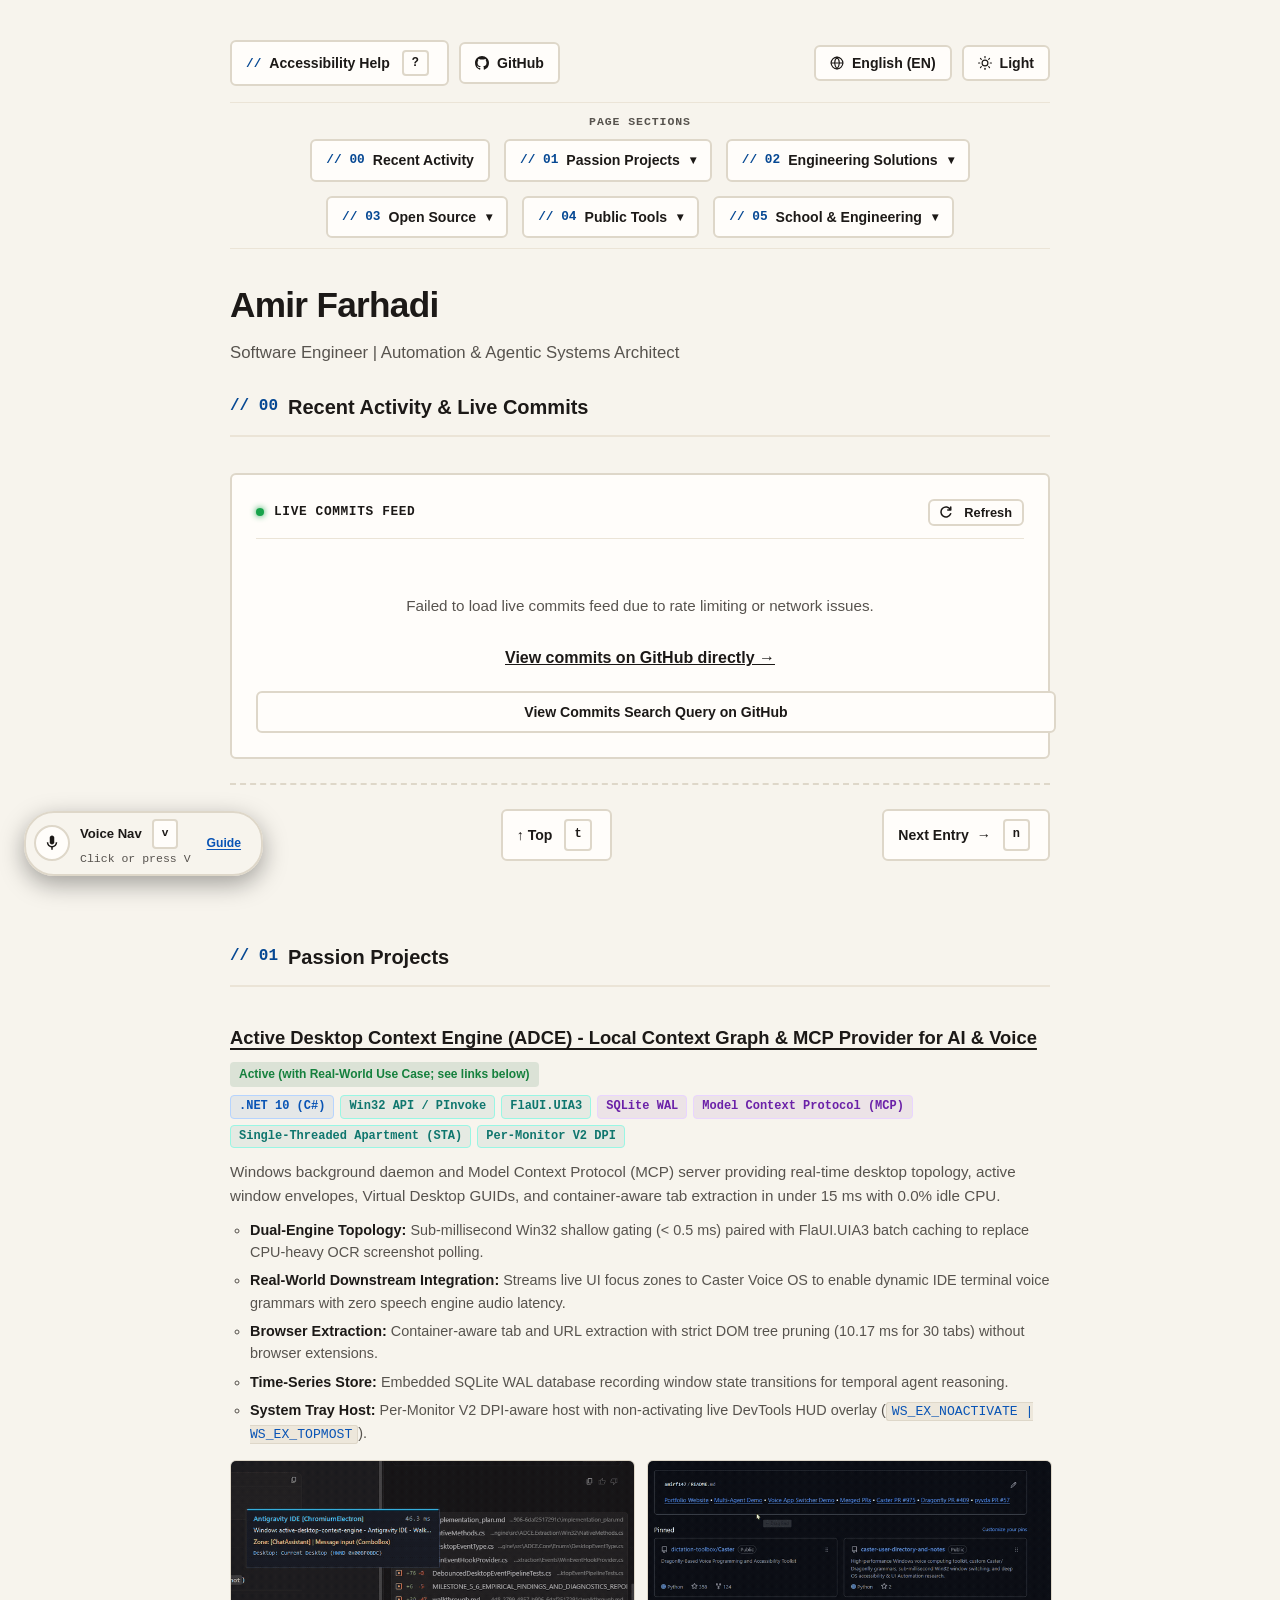
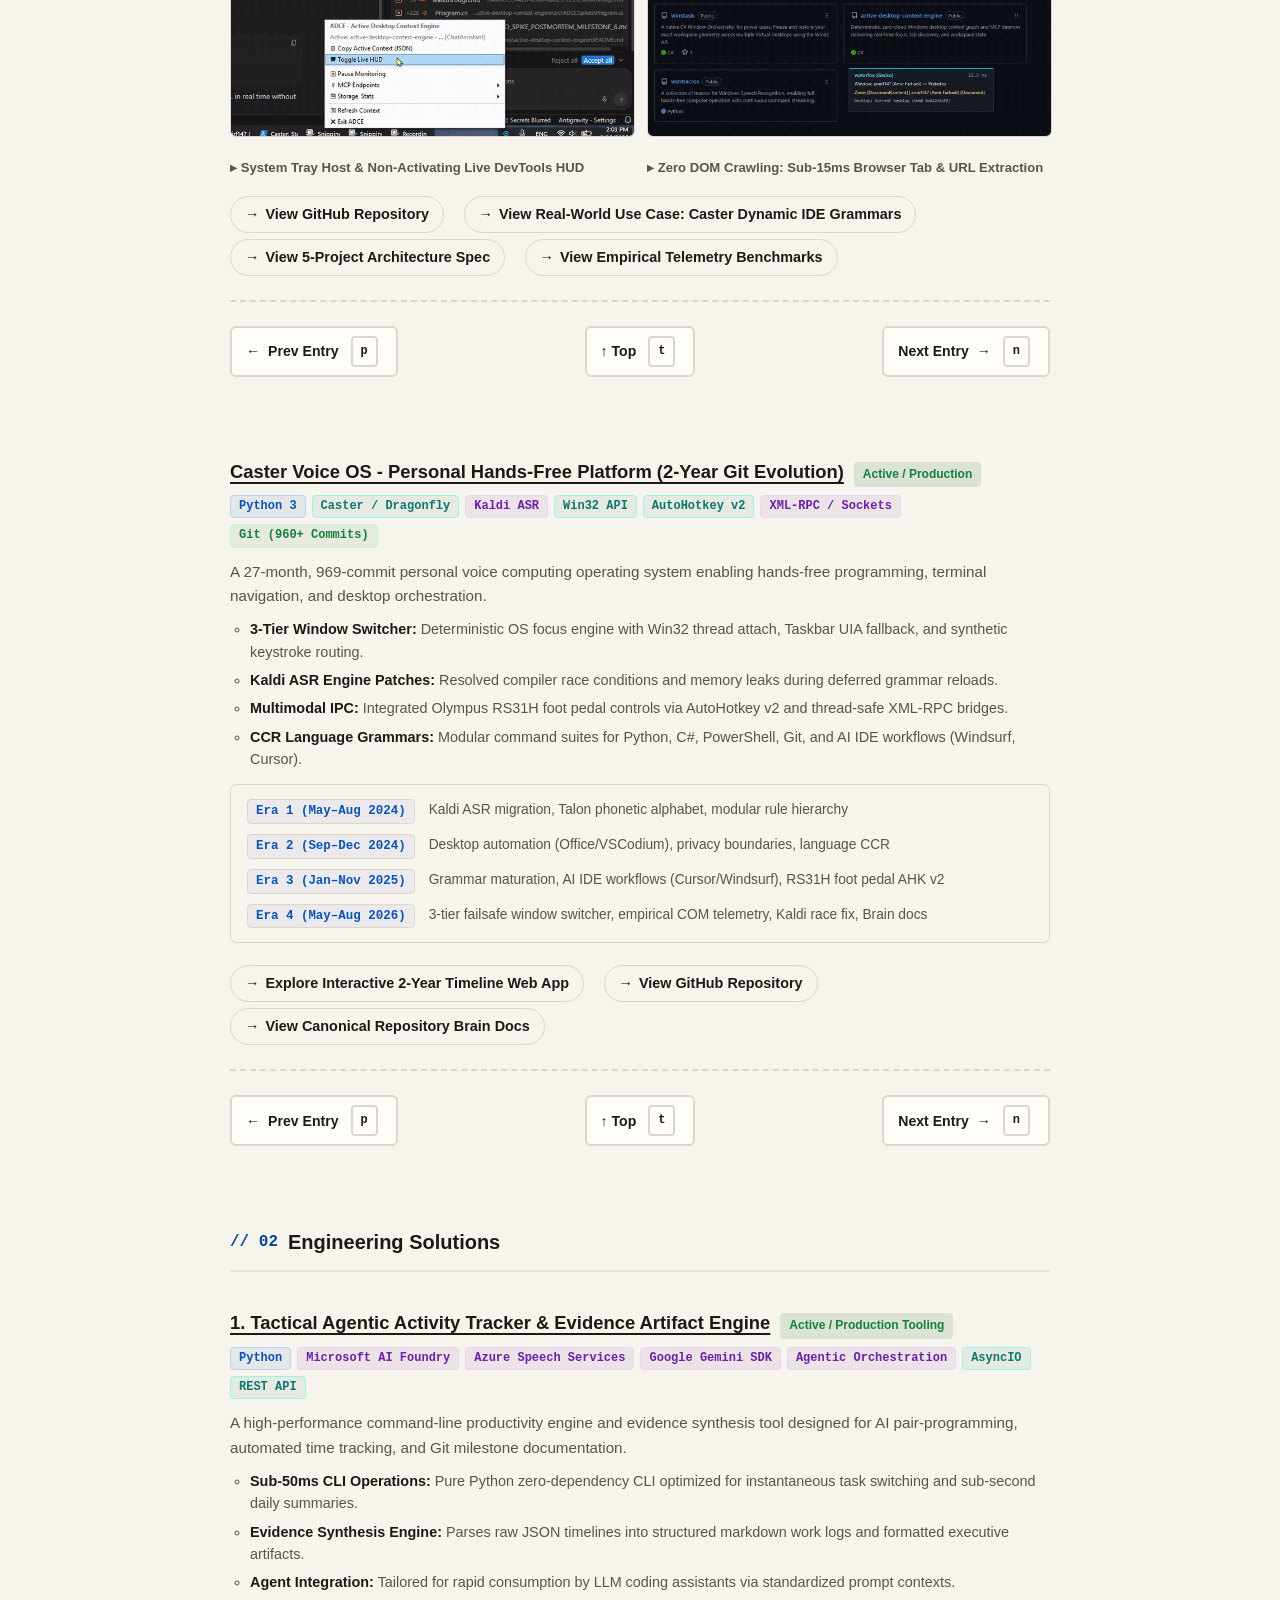
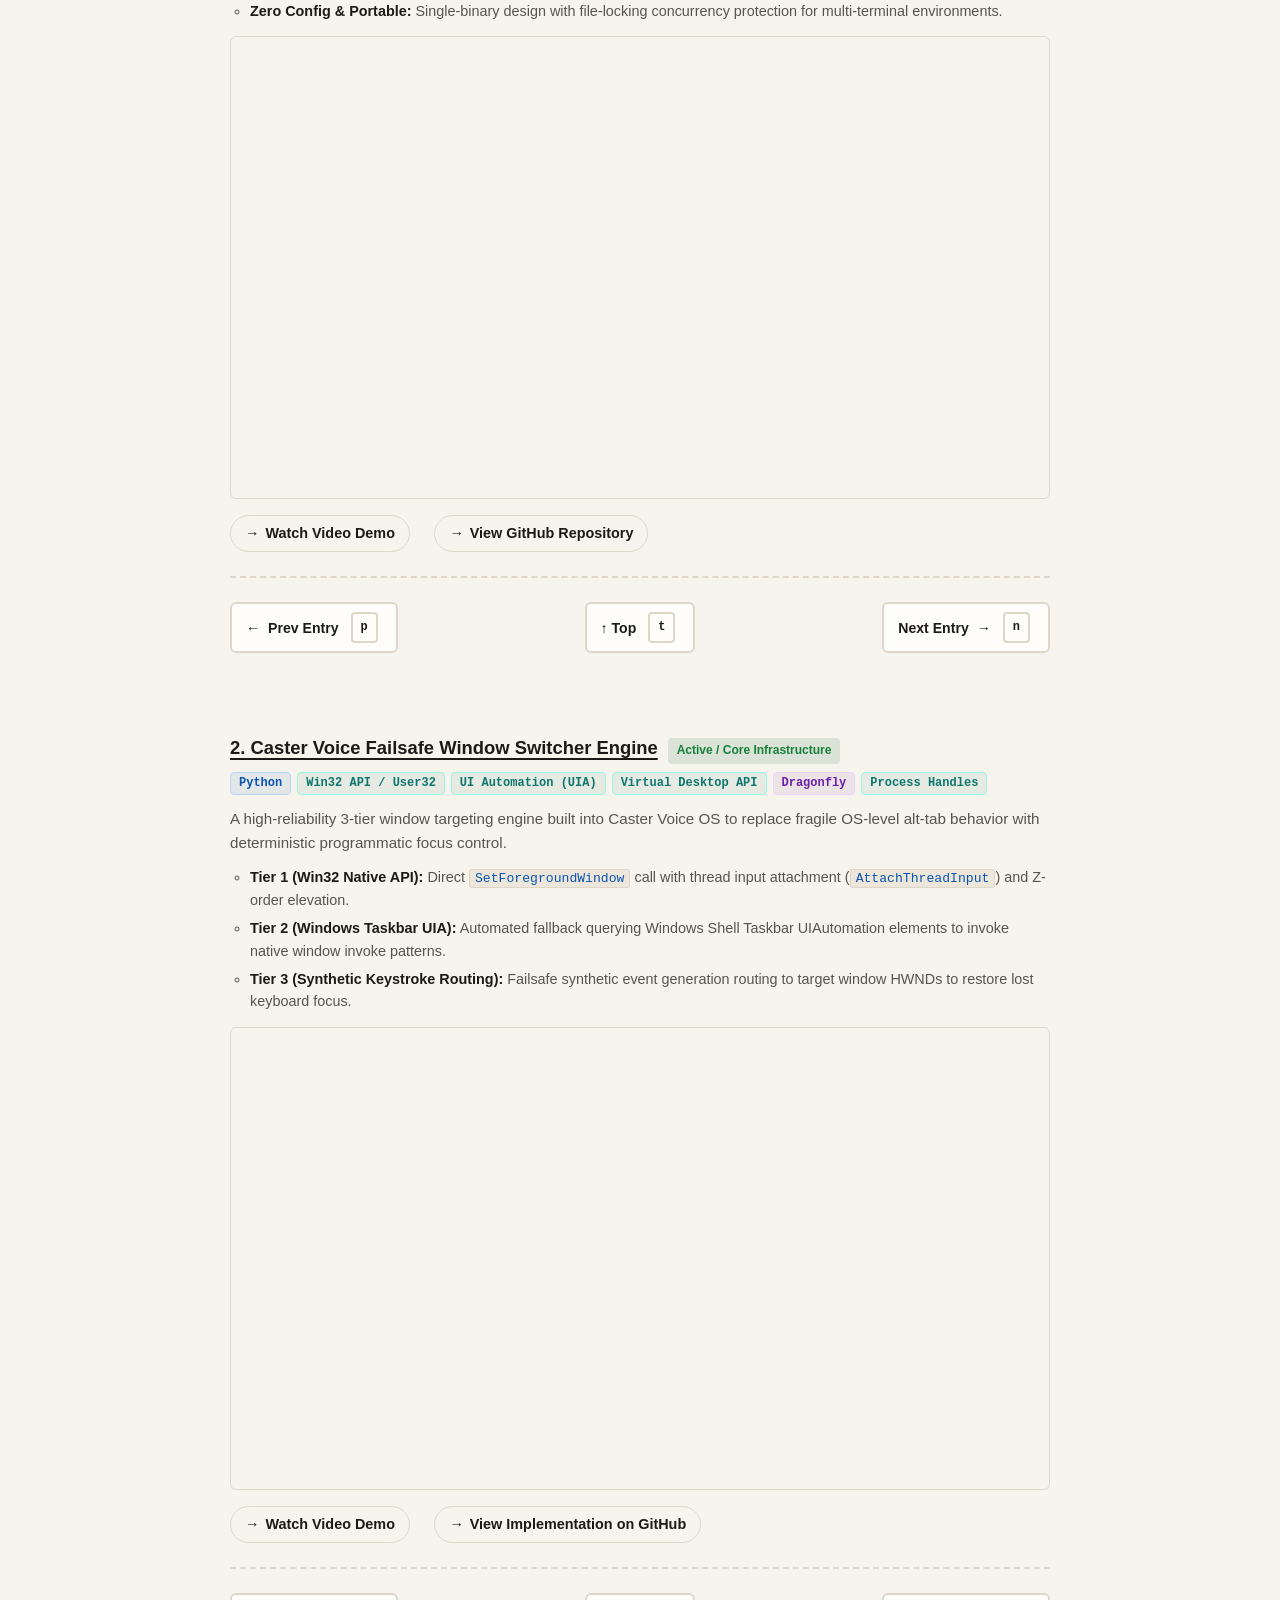
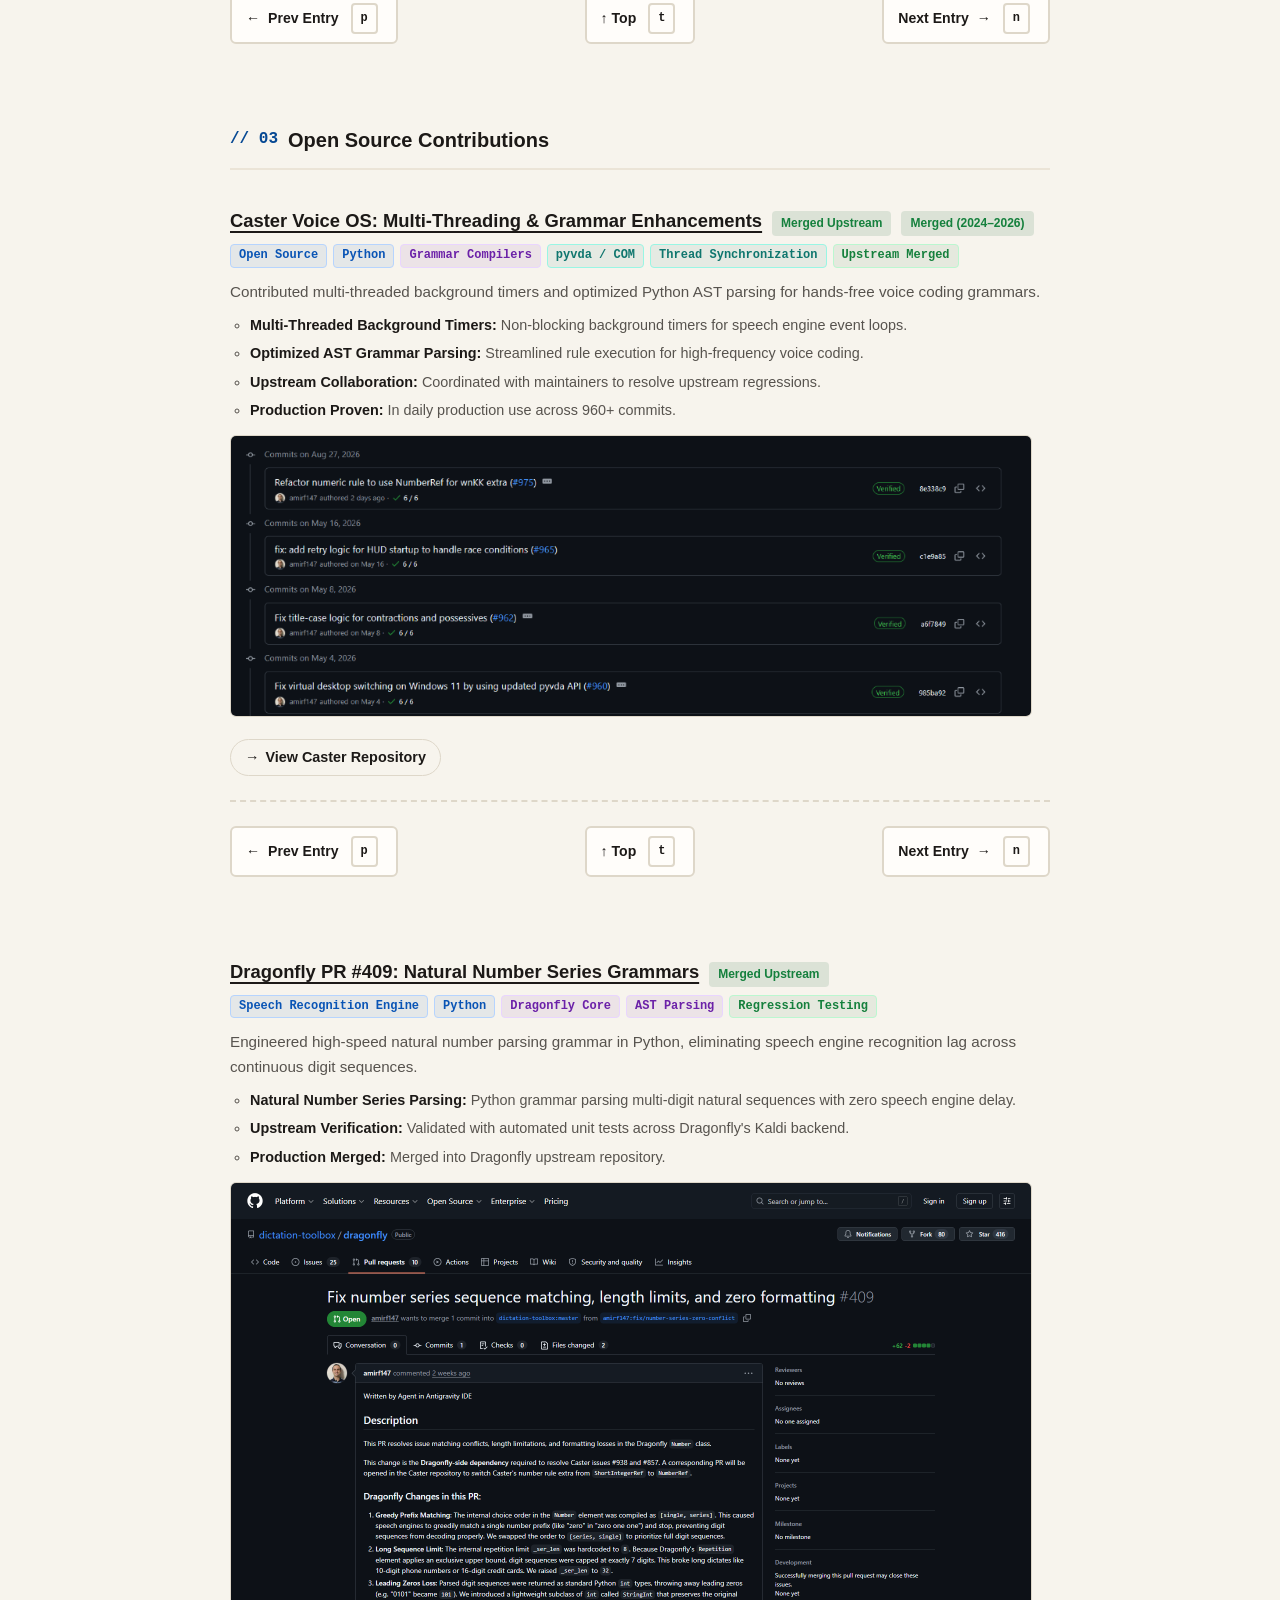
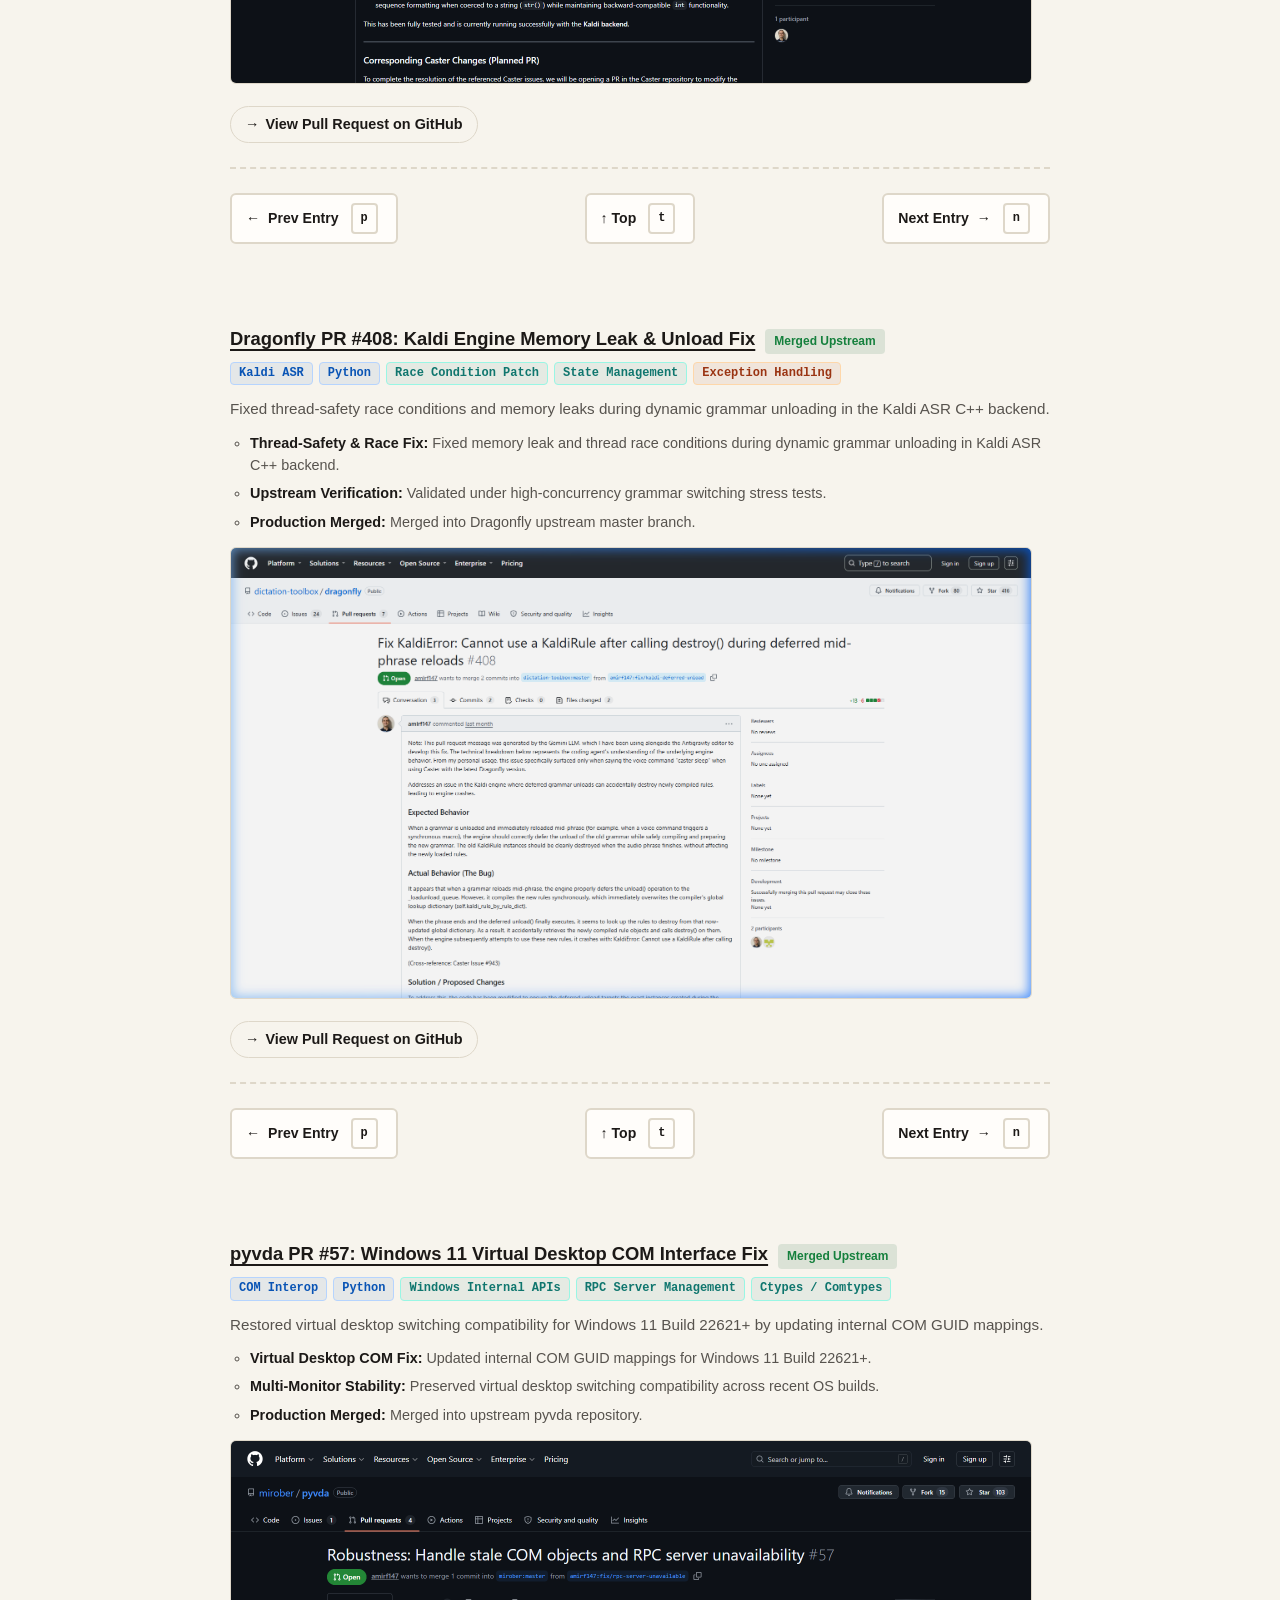
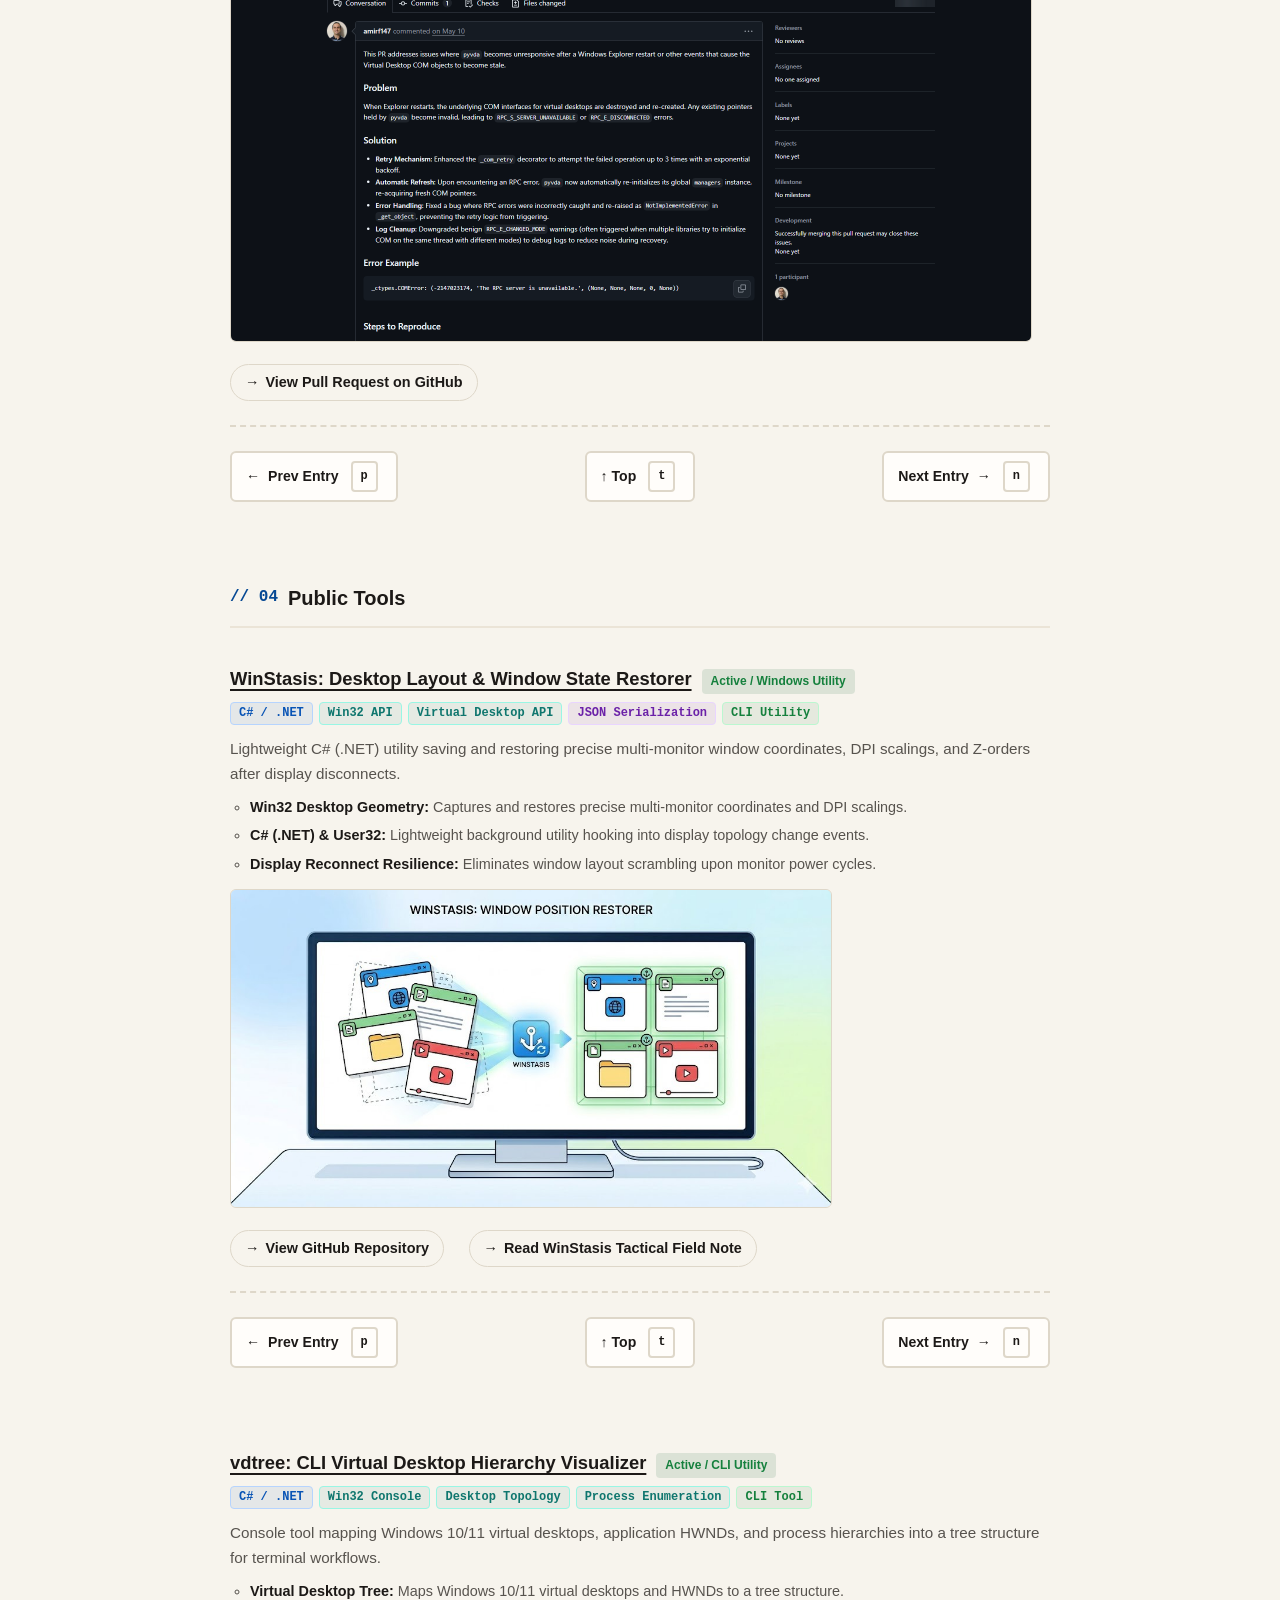
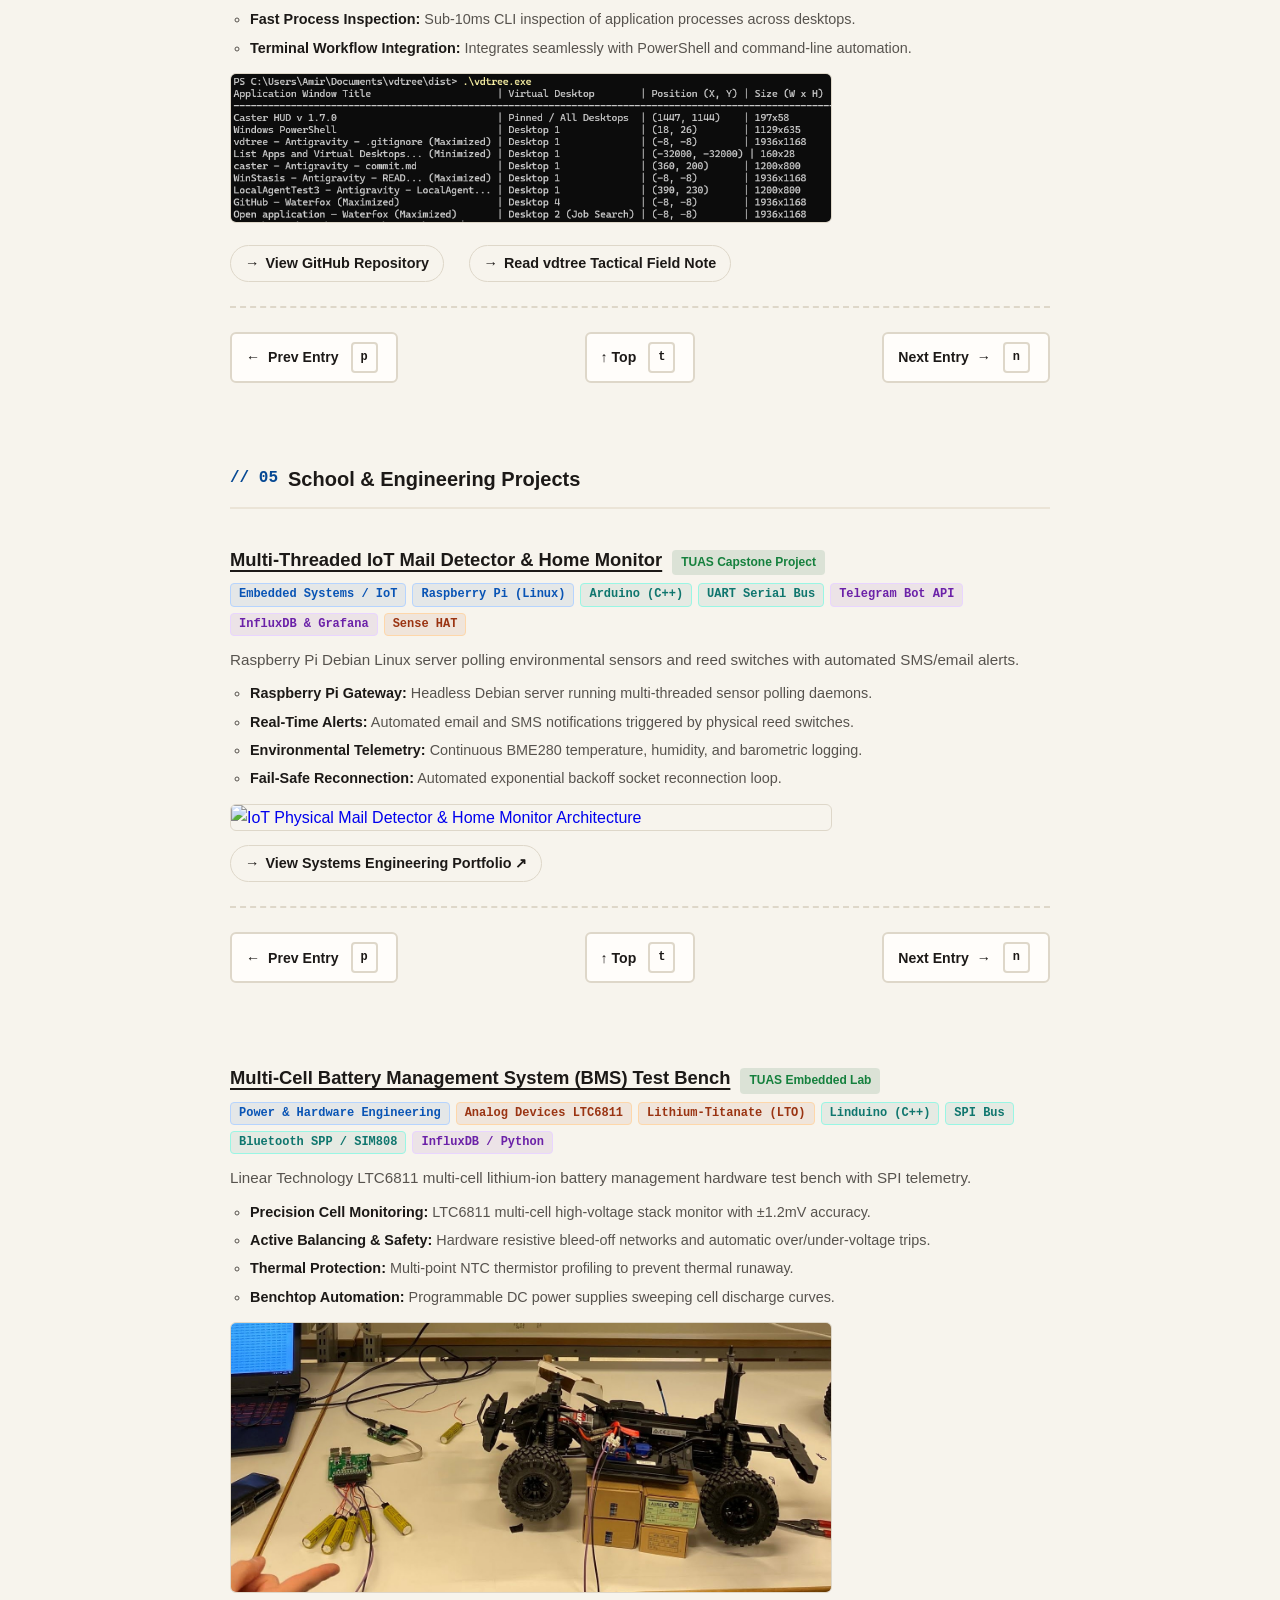
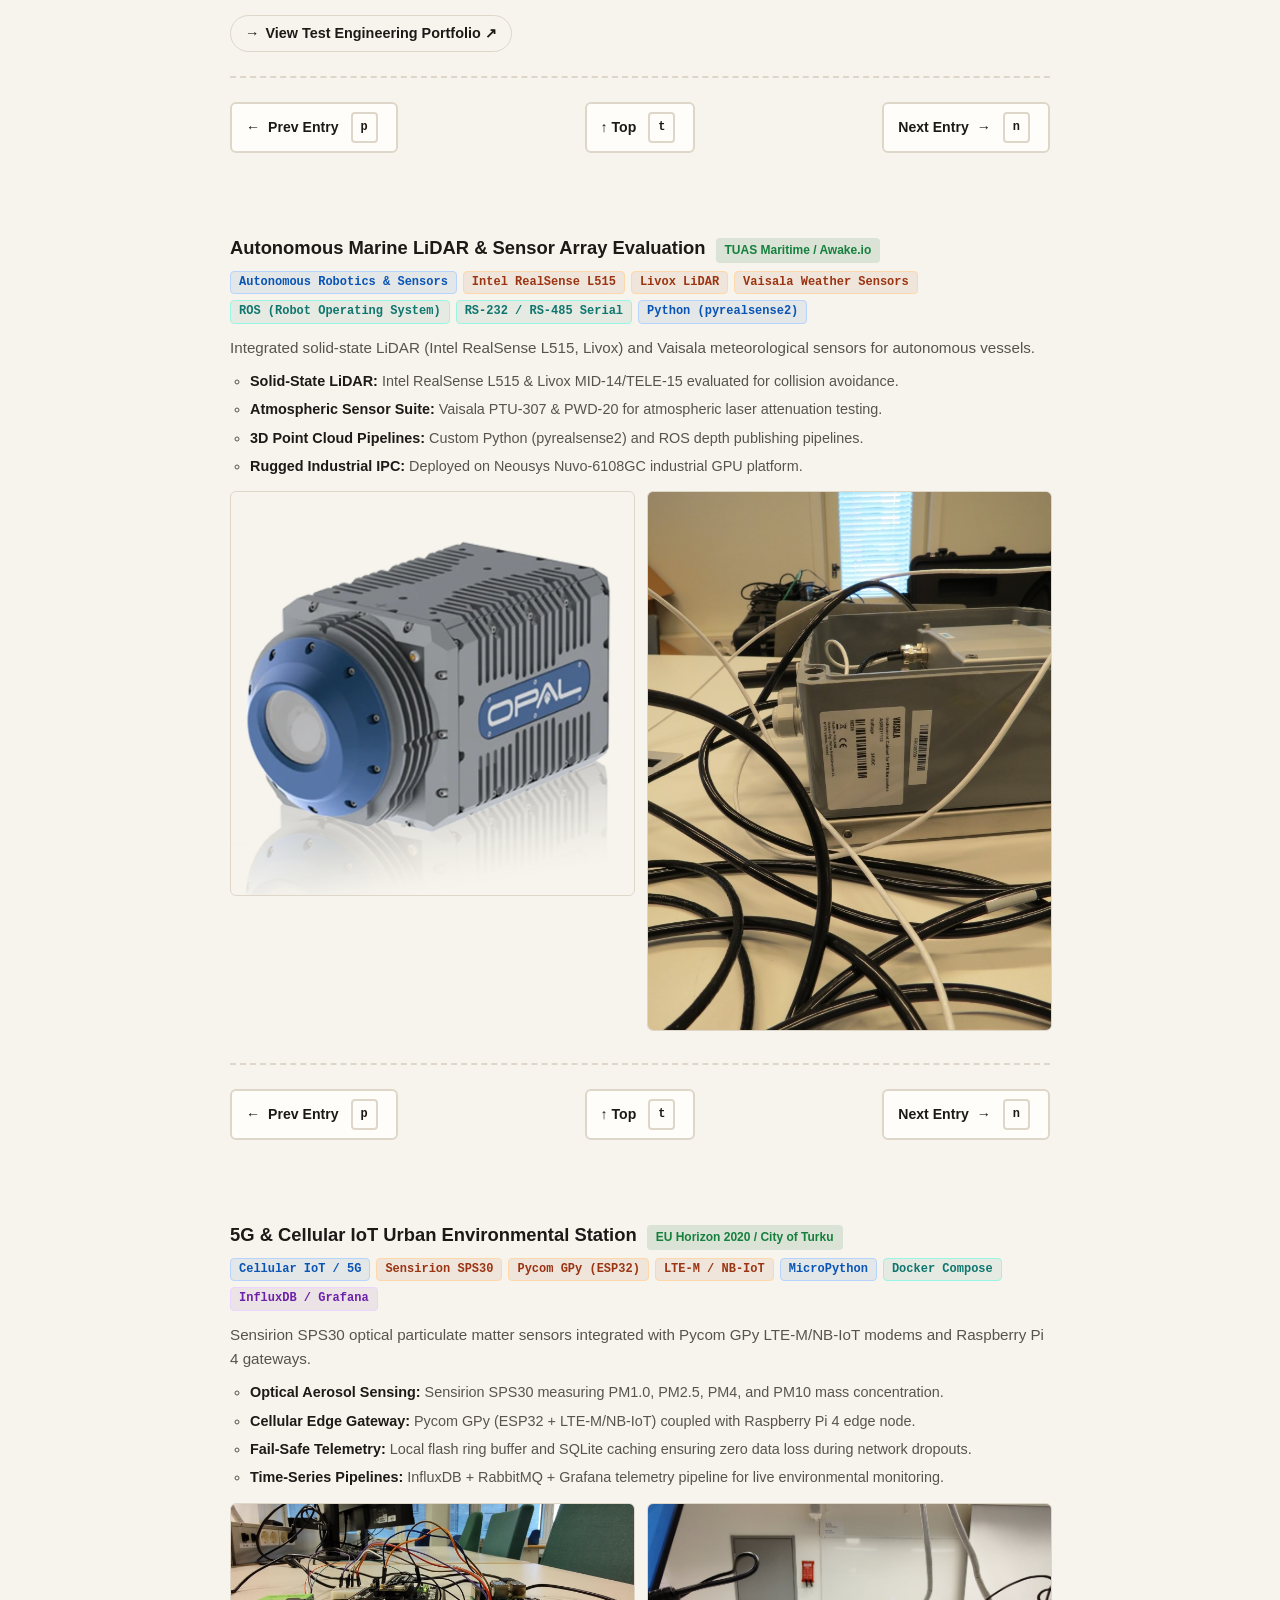
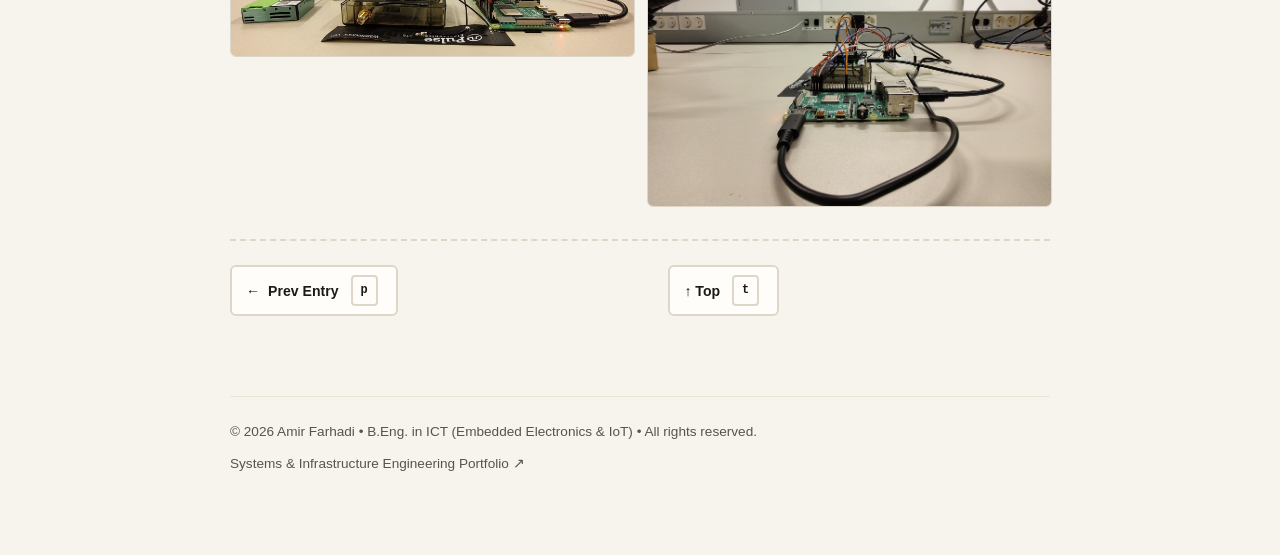
==== commit 0465ab5e: "fix(timeline): resolve era text overlap and wire clickable bilingual era links Fix text clipping and" ====
--- a/index.html
+++ b/index.html
@@ -270,19 +270,19 @@
                         <div class="evidence-box">
                             <div class="timeline-summary-strip">
                                 <div class="era-strip-item">
-                                    <span class="era-strip-badge" data-i18n="index.caster_era1_badge">Era 1 (May–Aug 2024)</span>
+                                    <a href="./timeline.html#era_1_2024_foundations" class="era-strip-badge" data-i18n="index.caster_era1_badge" title="Jump to Era 1 on Timeline">Era 1 (May–Aug 2024)</a>
                                     <span class="era-strip-desc" data-i18n="index.caster_era1_desc">Kaldi ASR migration, Talon phonetic alphabet, modular rule hierarchy</span>
                                 </div>
                                 <div class="era-strip-item">
-                                    <span class="era-strip-badge" data-i18n="index.caster_era2_badge">Era 2 (Sep–Dec 2024)</span>
+                                    <a href="./timeline.html#era_2_2024_expansion" class="era-strip-badge" data-i18n="index.caster_era2_badge" title="Jump to Era 2 on Timeline">Era 2 (Sep–Dec 2024)</a>
                                     <span class="era-strip-desc" data-i18n="index.caster_era2_desc">Desktop automation (Office/VSCodium), privacy boundaries, language CCR</span>
                                 </div>
                                 <div class="era-strip-item">
-                                    <span class="era-strip-badge" data-i18n="index.caster_era3_badge">Era 3 (Jan–Nov 2025)</span>
+                                    <a href="./timeline.html#era_3_2025_maturity" class="era-strip-badge" data-i18n="index.caster_era3_badge" title="Jump to Era 3 on Timeline">Era 3 (Jan–Nov 2025)</a>
                                     <span class="era-strip-desc" data-i18n="index.caster_era3_desc">Grammar maturation, AI IDE workflows (Cursor/Windsurf), RS31H foot pedal AHK v2</span>
                                 </div>
                                 <div class="era-strip-item">
-                                    <span class="era-strip-badge" data-i18n="index.caster_era4_badge">Era 4 (May–Aug 2026)</span>
+                                    <a href="./timeline.html#era_4_2026_modern" class="era-strip-badge" data-i18n="index.caster_era4_badge" title="Jump to Era 4 on Timeline">Era 4 (May–Aug 2026)</a>
                                     <span class="era-strip-desc" data-i18n="index.caster_era4_desc">3-tier failsafe window switcher, empirical COM telemetry, Kaldi race fix, Brain docs</span>
                                 </div>
                             </div>
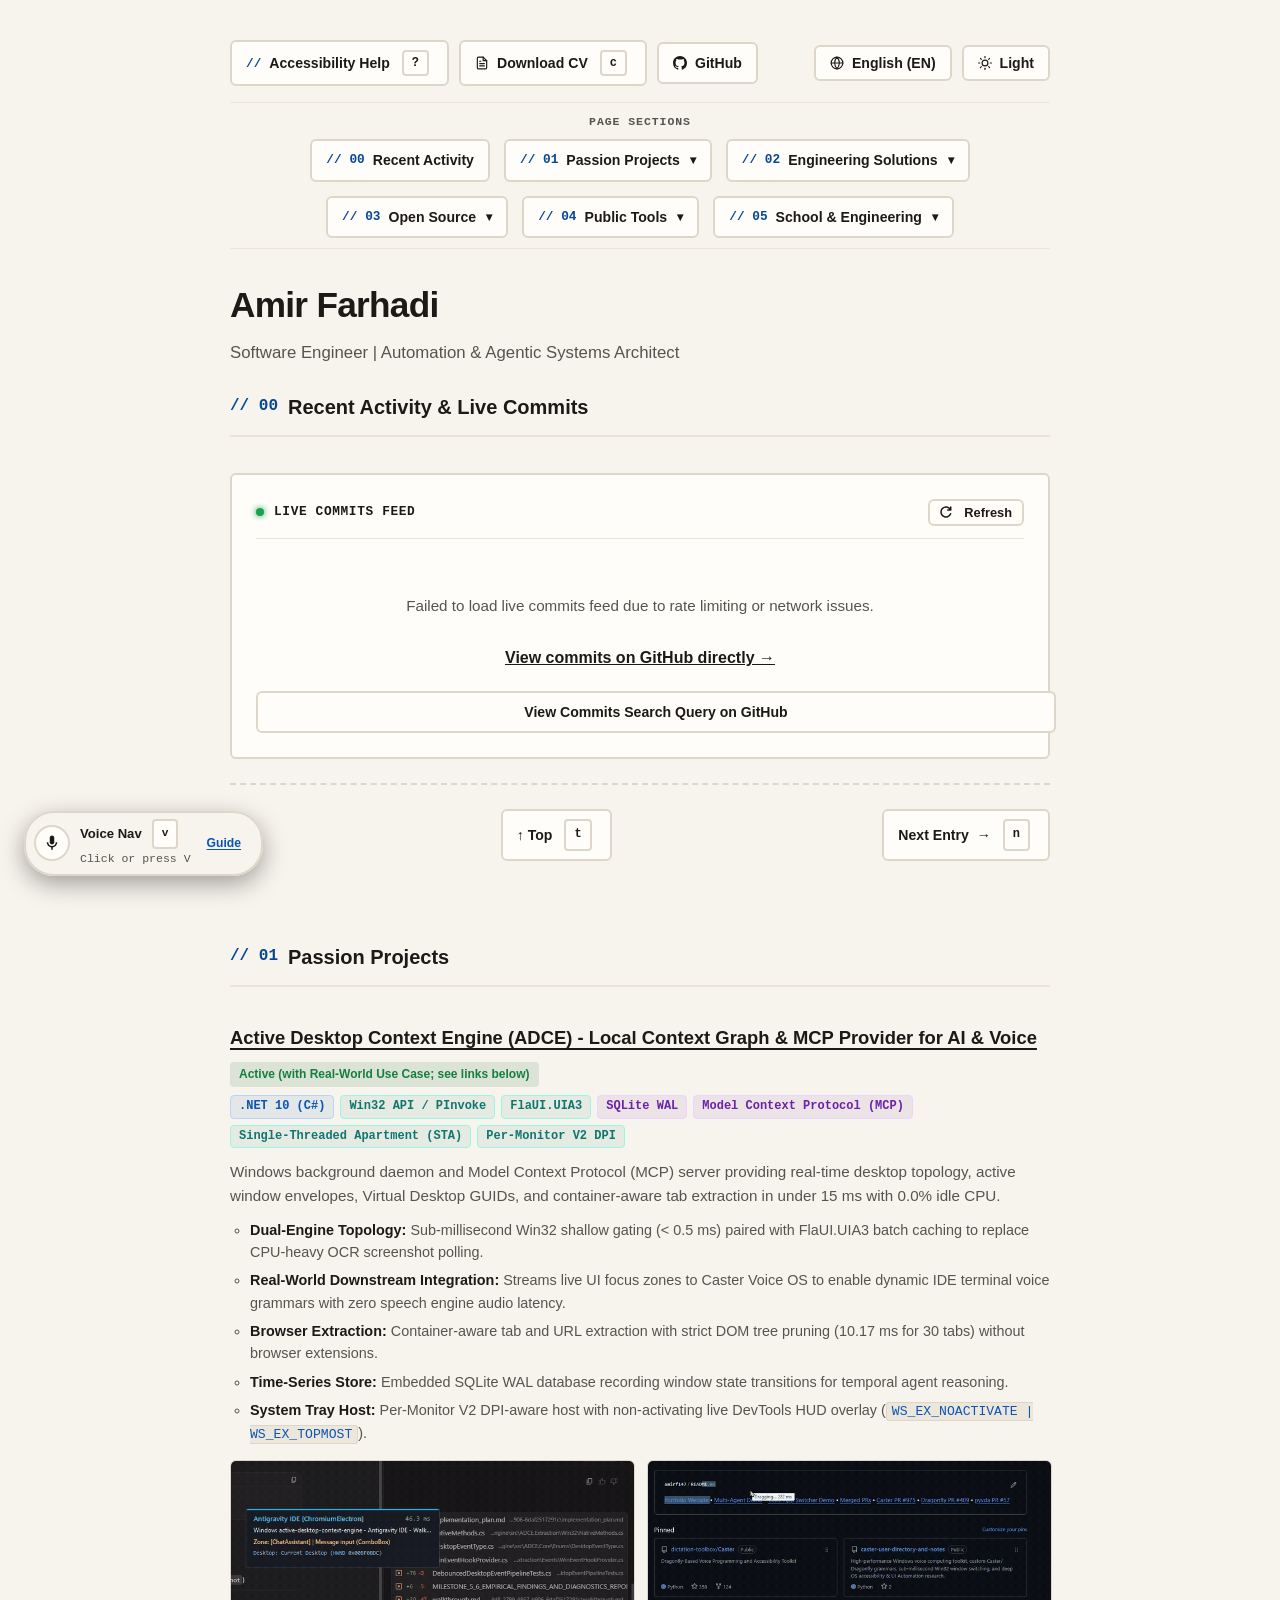
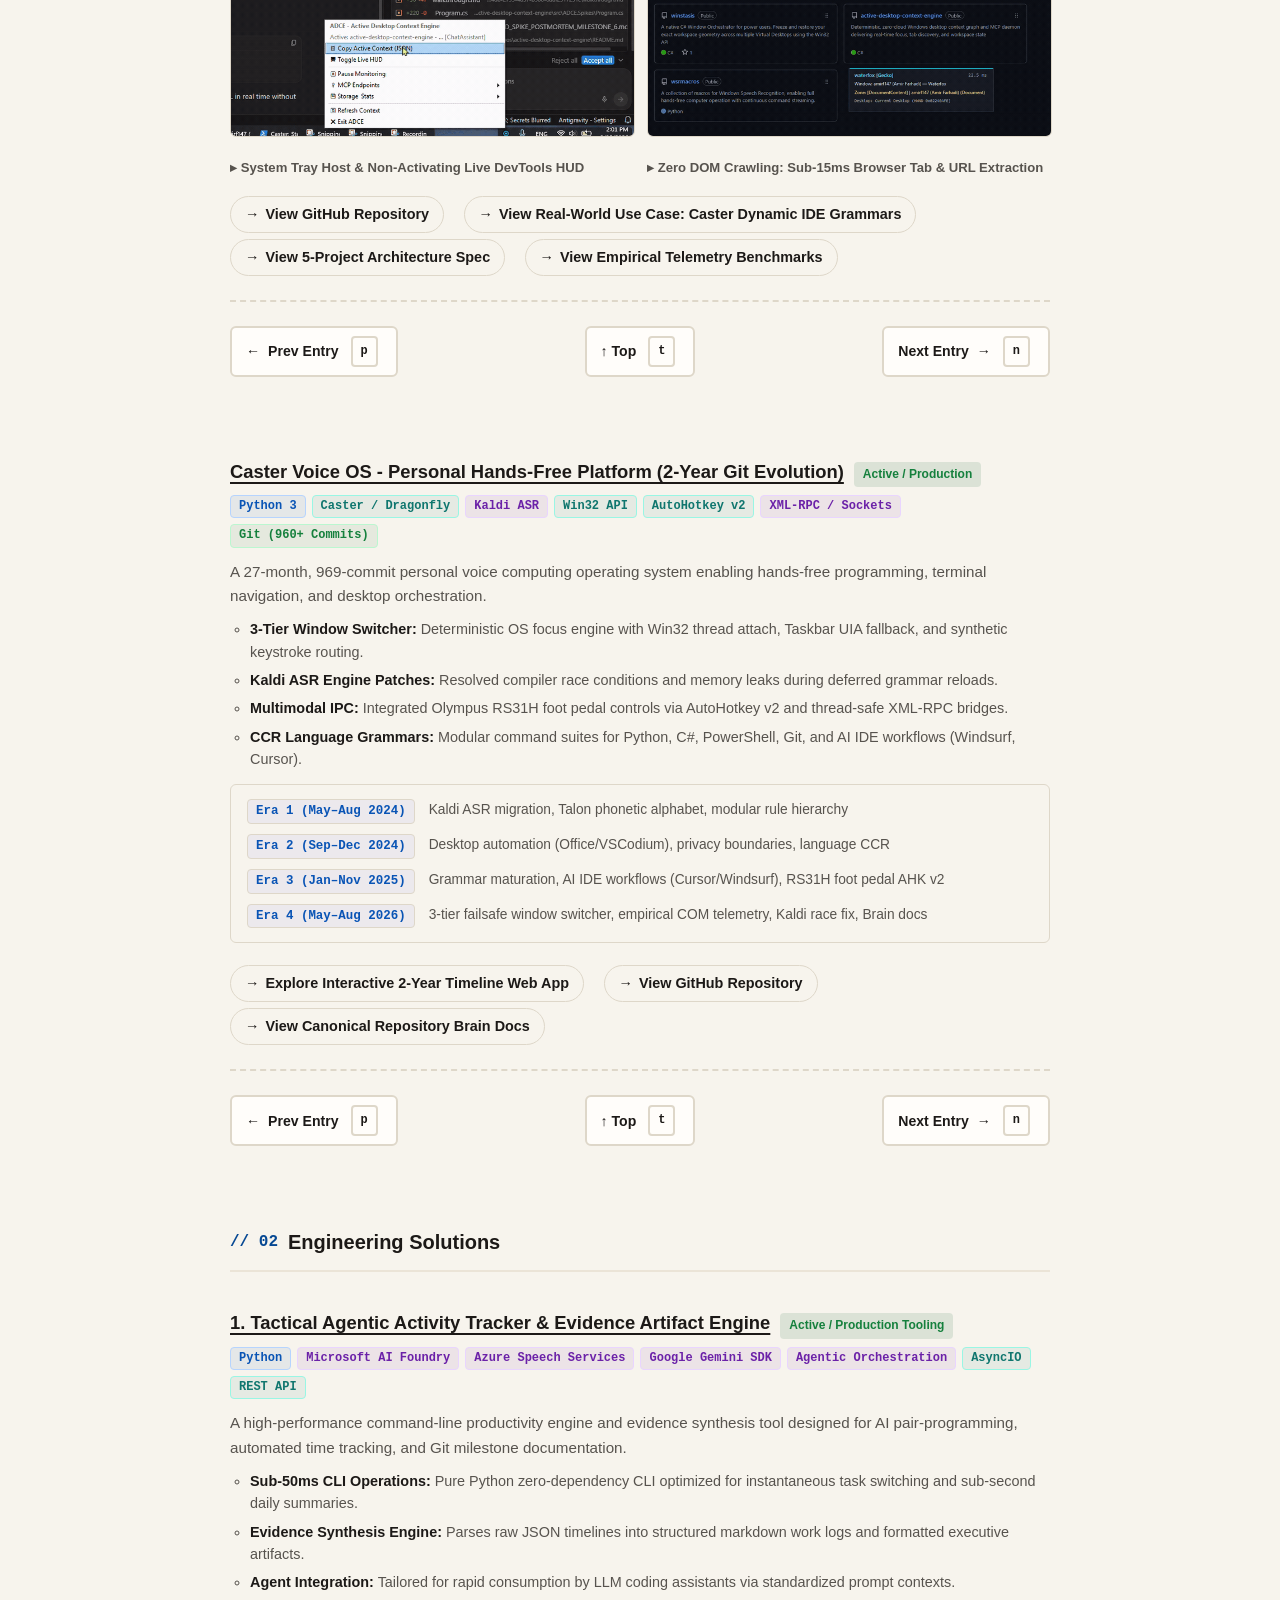
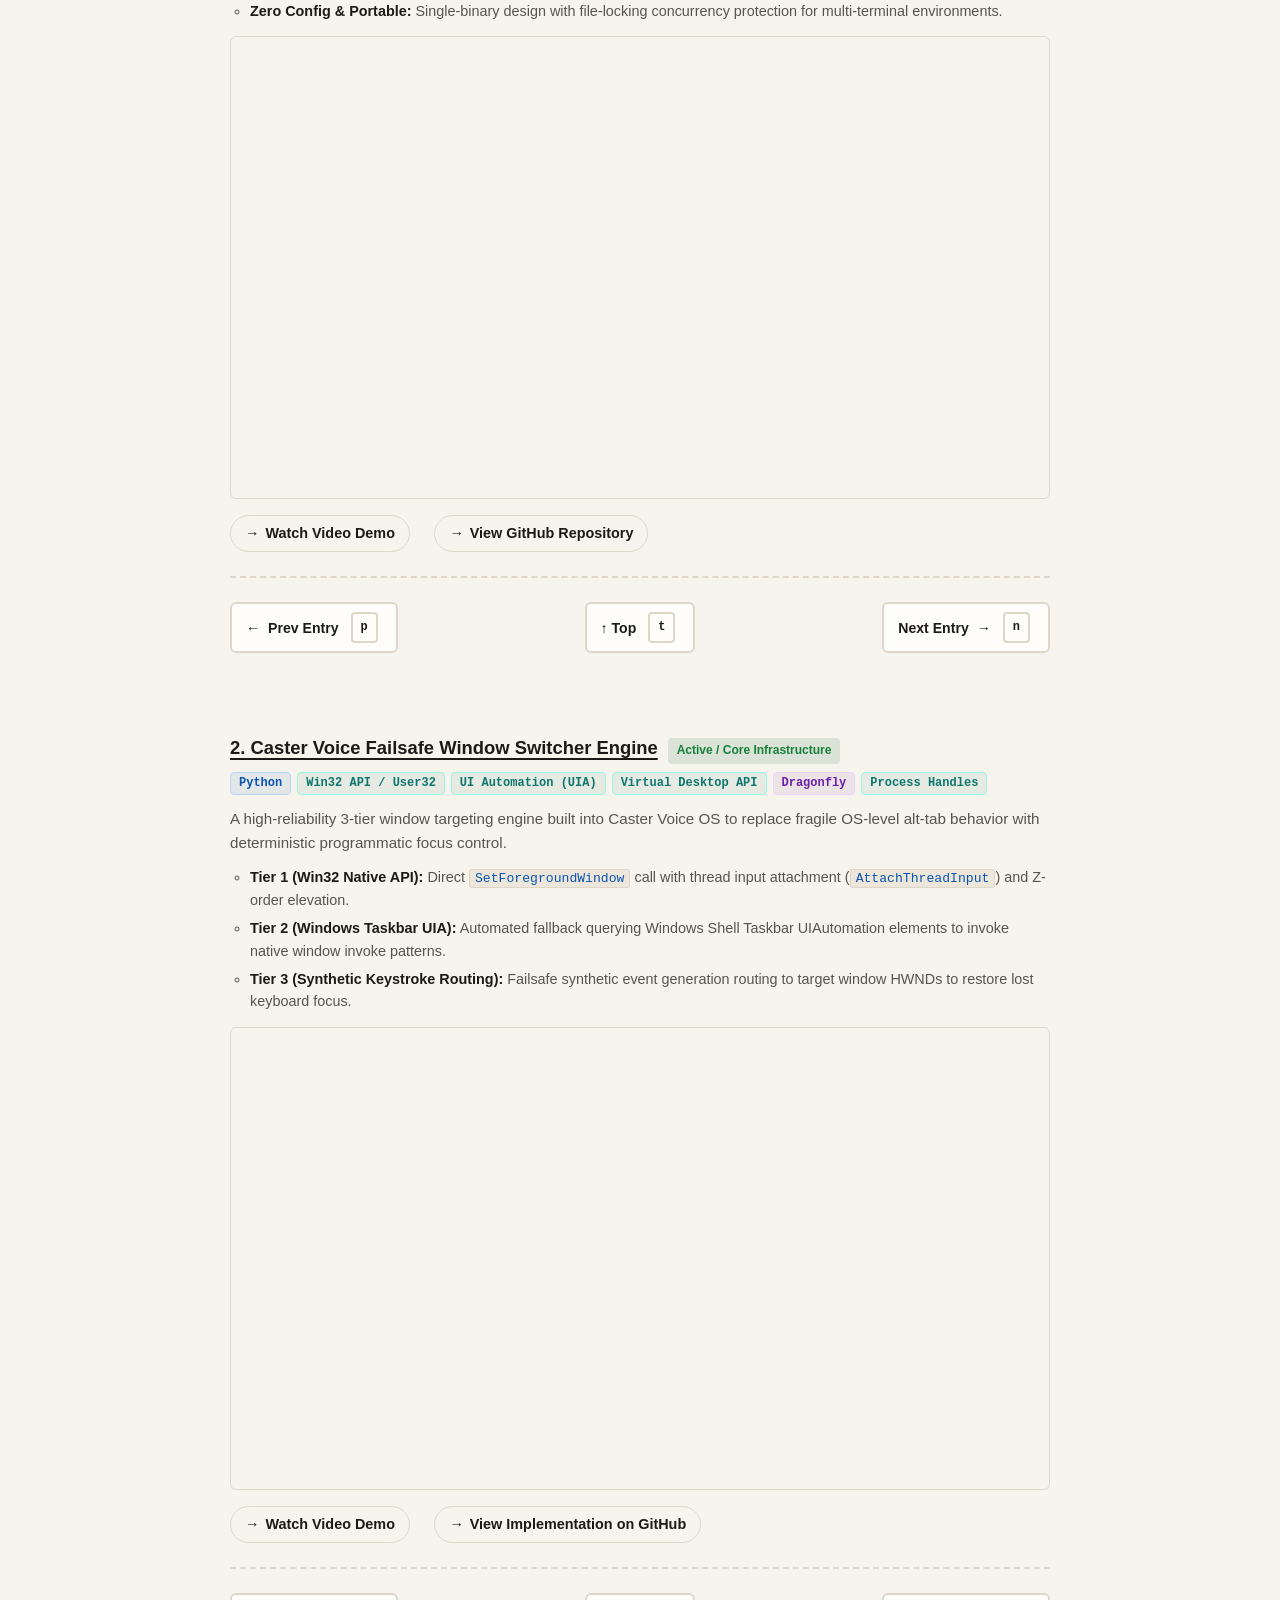
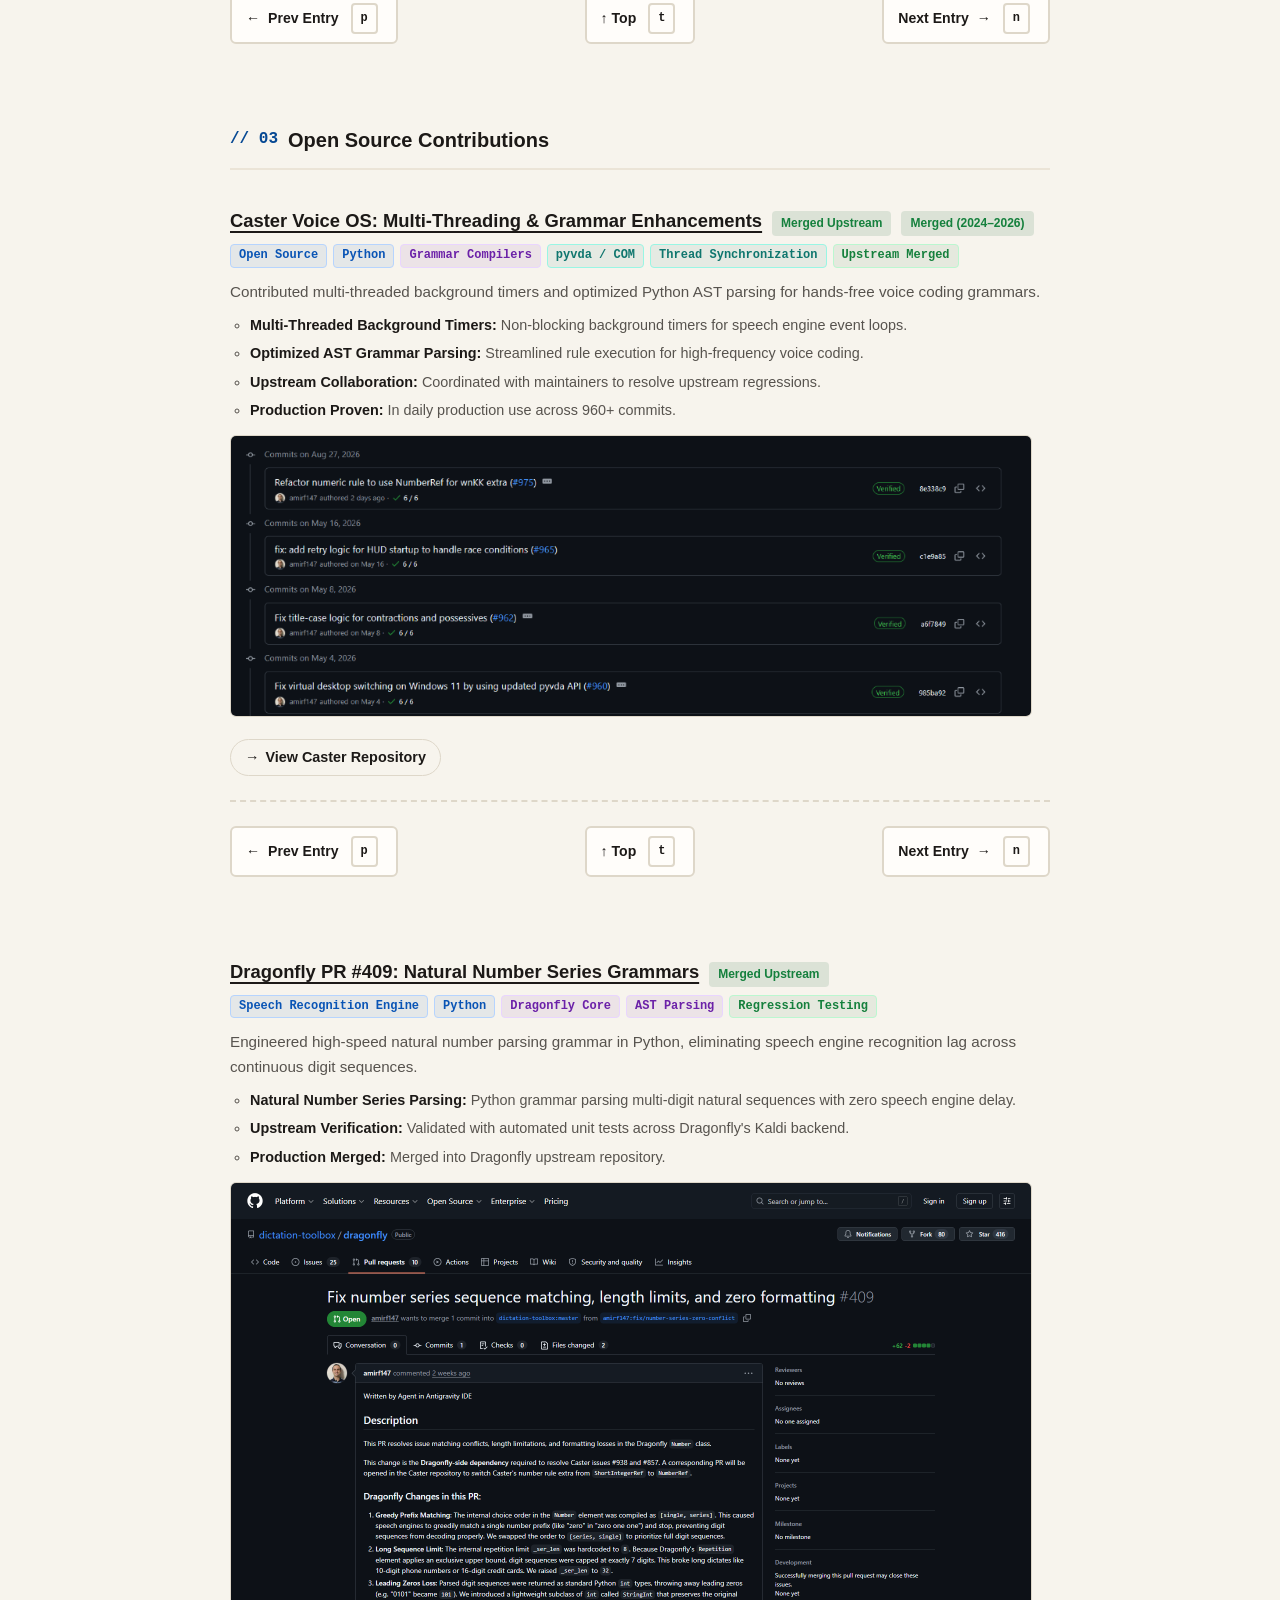
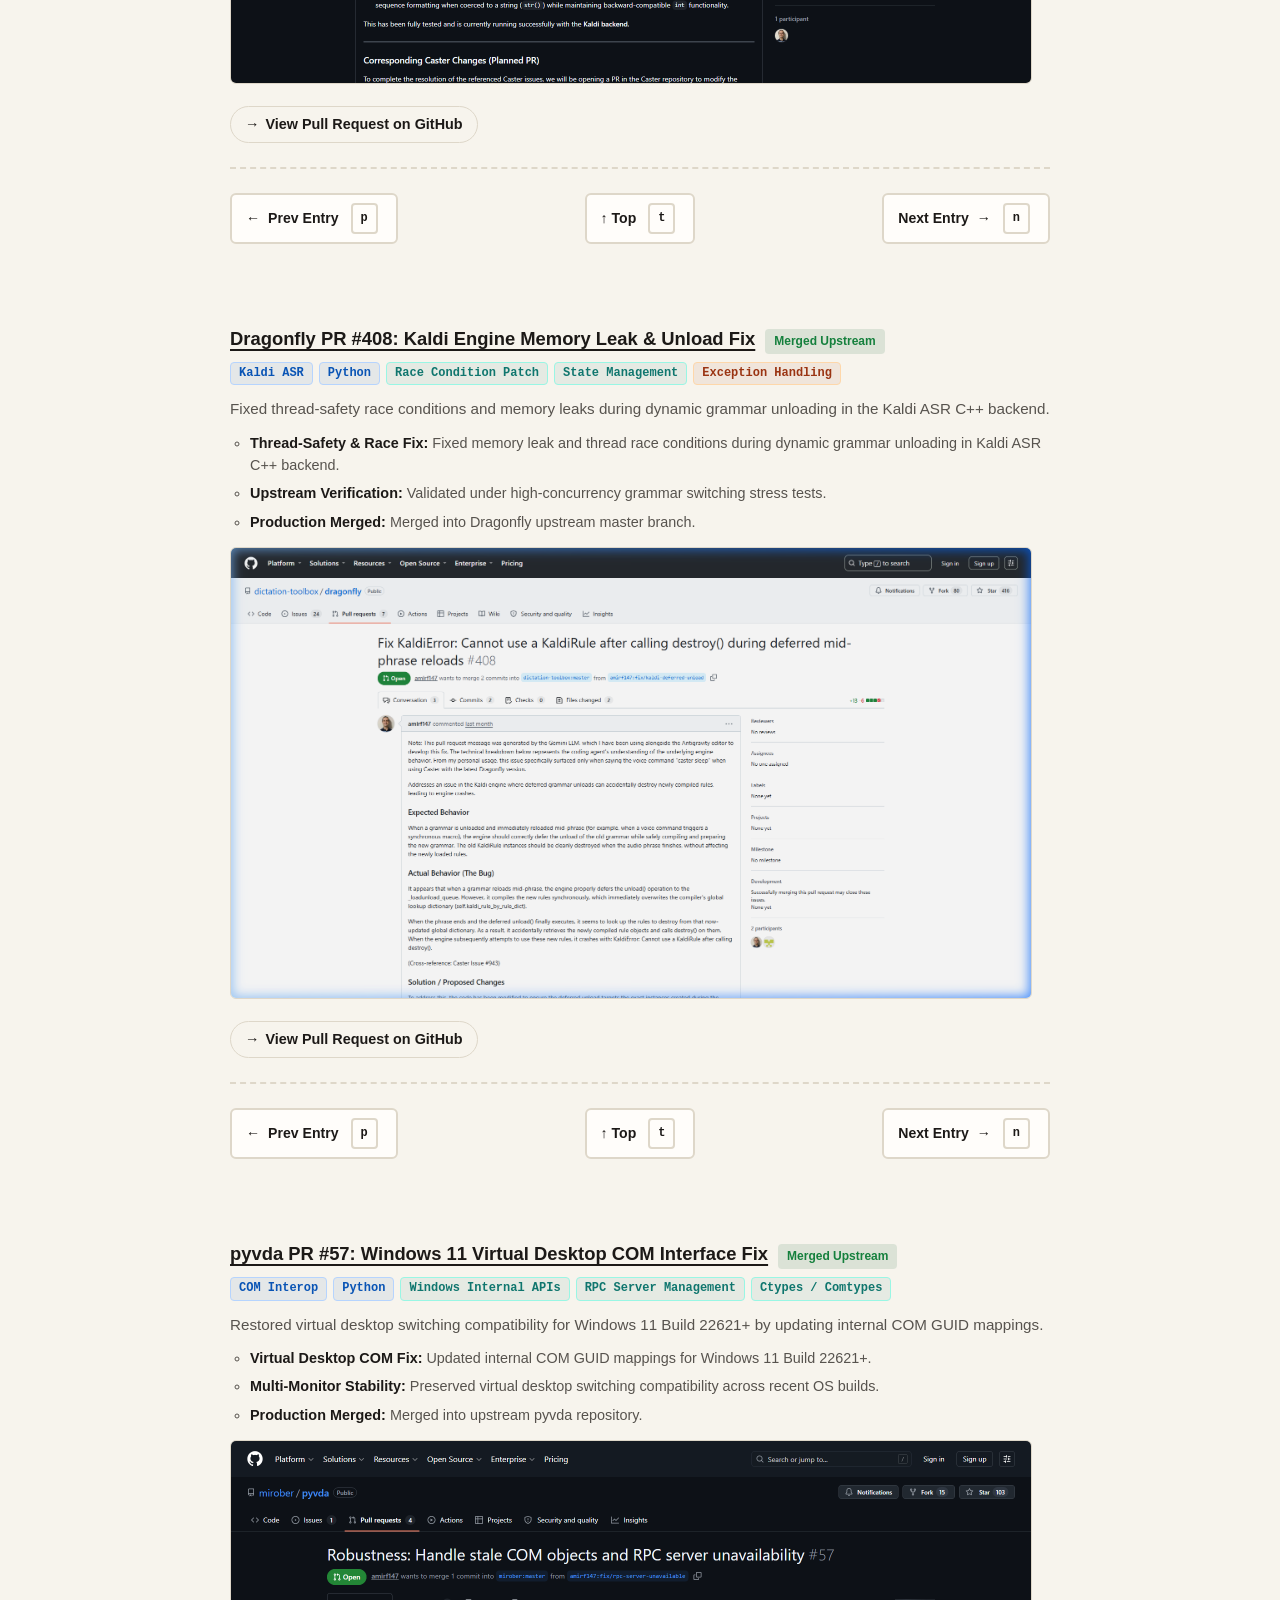
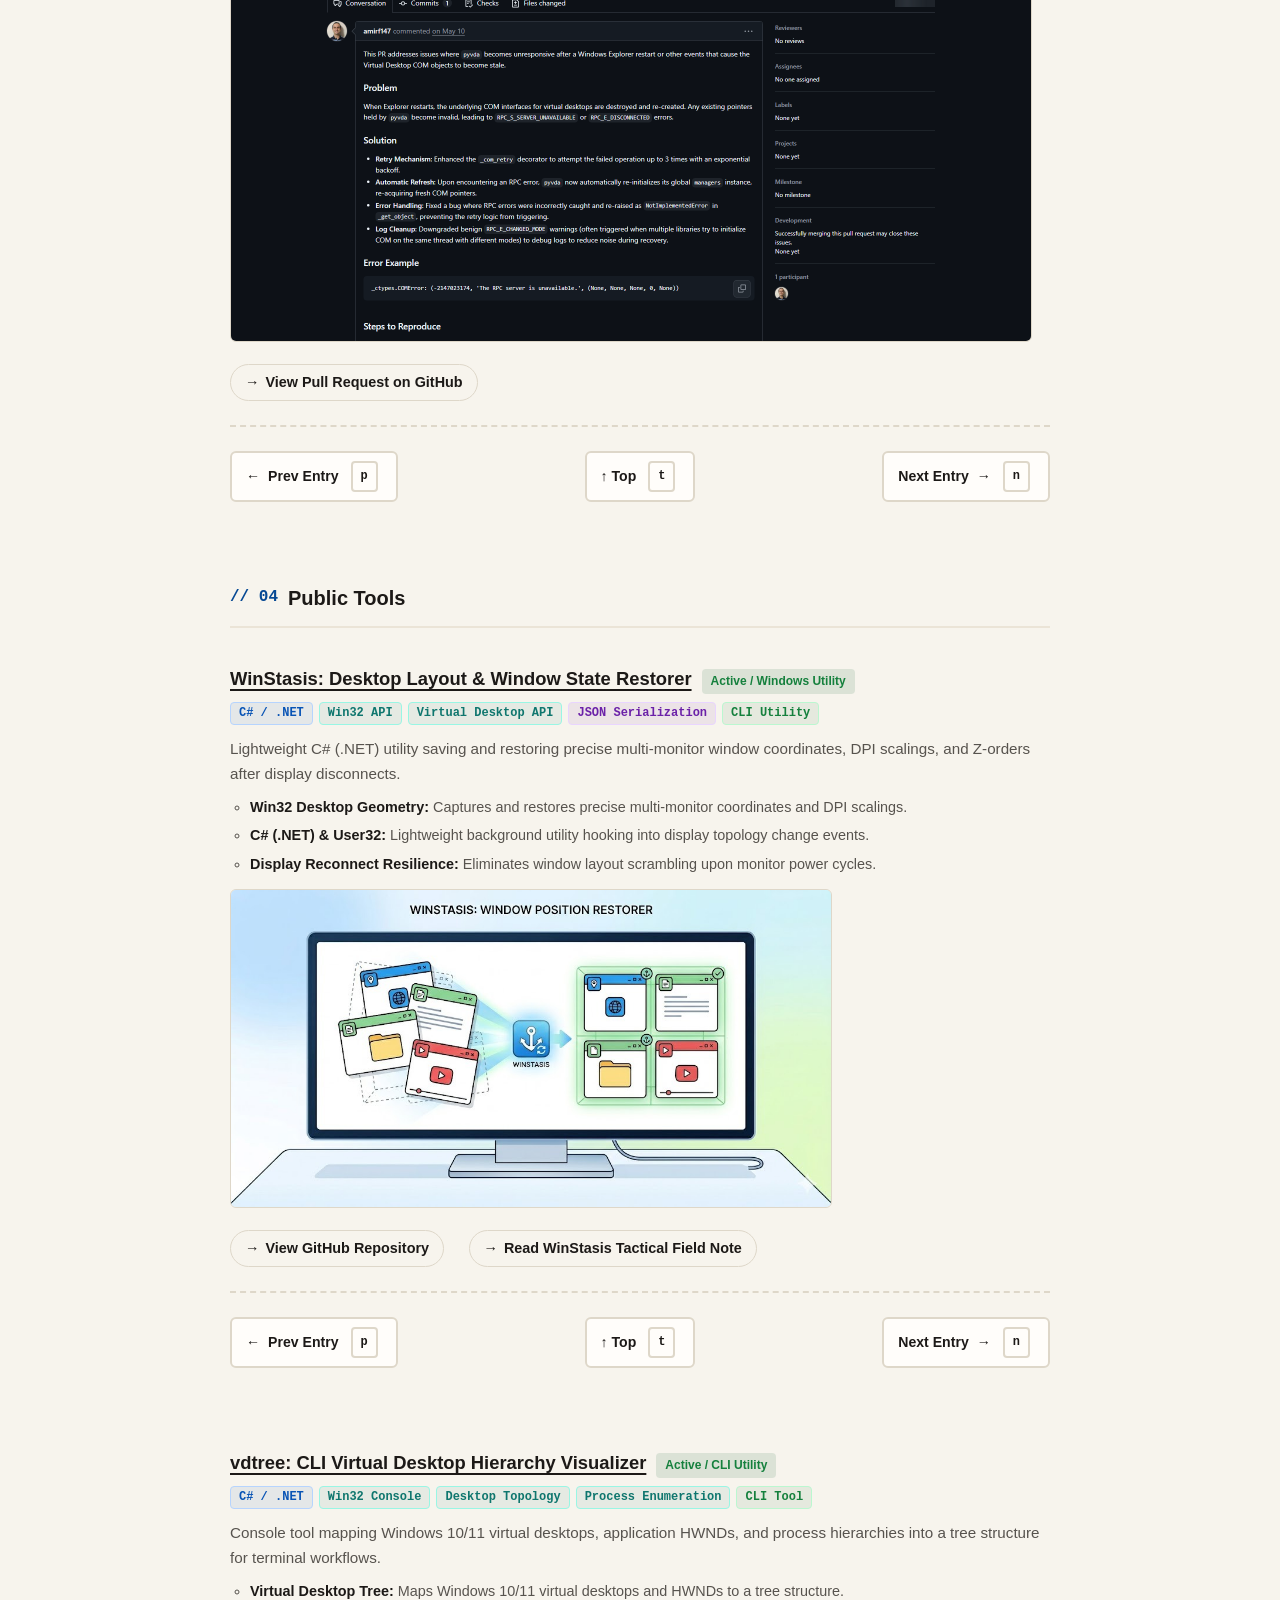
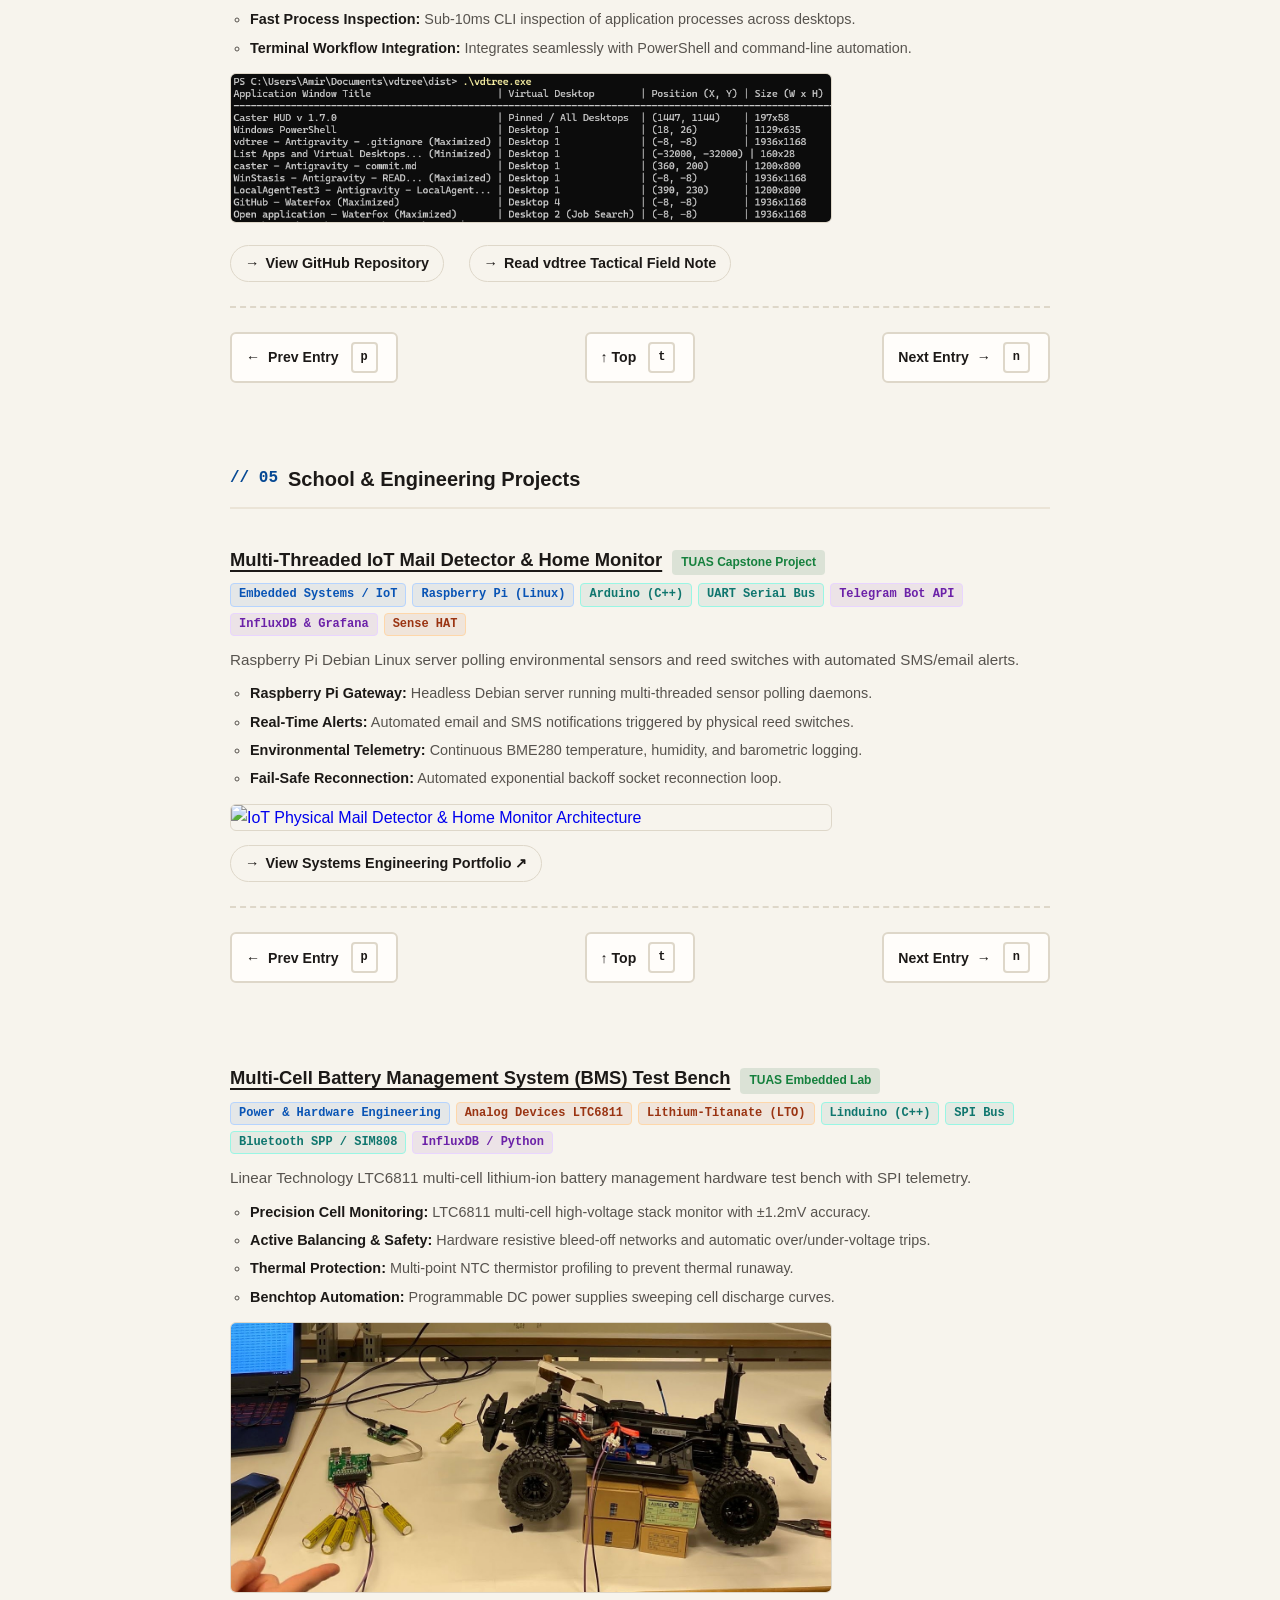
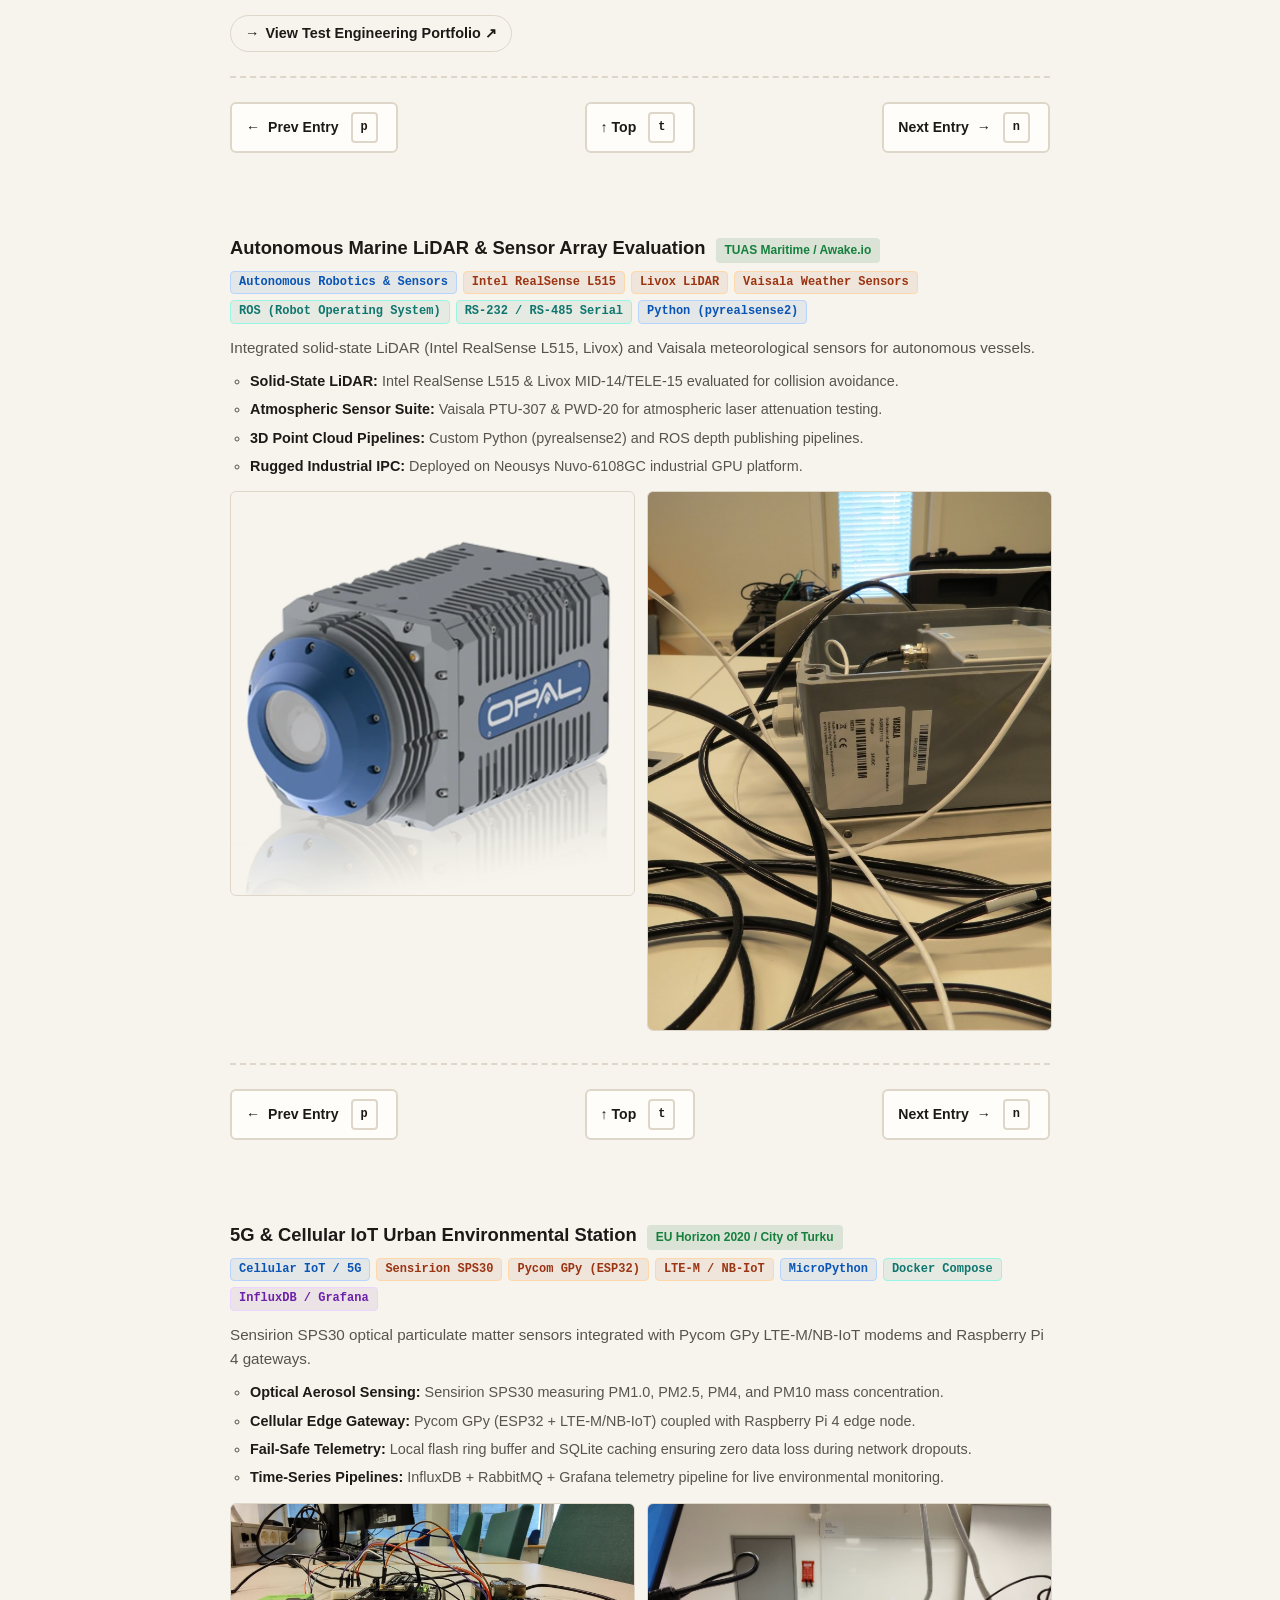
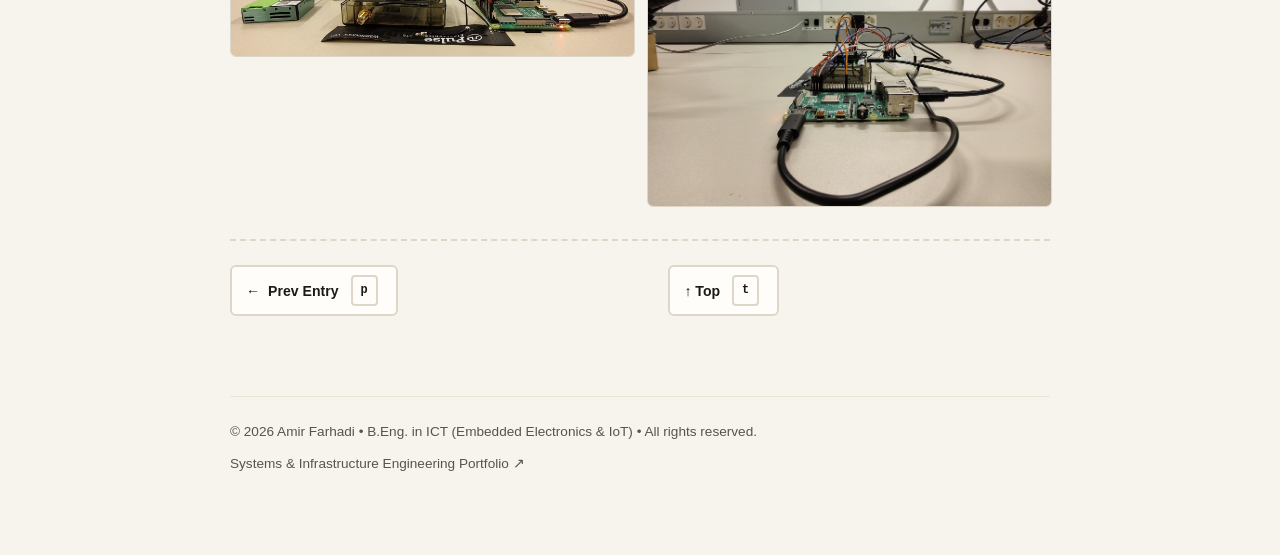
==== commit 882d5d76: "feat(cv): integrate finland cv pdfs and accessible download modal Add all four official Finnish and " ====
--- a/index.html
+++ b/index.html
@@ -45,6 +45,16 @@
                 <div style="display: flex; gap: 10px; align-items: center; flex-wrap: wrap;">
                     <button id="a11y-btn" class="nav-btn" aria-label="Accessibility Guide" data-i18n-attr="aria-label:index.a11y_btn_aria">
                         <span class="tag-prefix" aria-hidden="true">//</span> <span data-i18n="index.a11y_btn">Accessibility Help</span> <span class="kbd">?</span>
+                    </button>
+                    <button id="cv-btn" class="nav-btn" aria-label="Download CV and Resumes" data-i18n-attr="aria-label:global.cv_btn_aria" data-tooltip="Download CV / Ansioluettelo [C]">
+                        <svg aria-hidden="true" width="14" height="14" viewBox="0 0 24 24" fill="none" stroke="currentColor" stroke-width="2" stroke-linecap="round" stroke-linejoin="round" style="display: inline-block; vertical-align: text-bottom;">
+                            <path d="M14 2H6a2 2 0 0 0-2 2v16a2 2 0 0 0 2 2h12a2 2 0 0 0 2-2V8z"></path>
+                            <polyline points="14 2 14 8 20 8"></polyline>
+                            <line x1="16" y1="13" x2="8" y2="13"></line>
+                            <line x1="16" y1="17" x2="8" y2="17"></line>
+                            <polyline points="10 9 9 9 8 9"></polyline>
+                        </svg>
+                        <span data-i18n="global.cv_btn_label">Download CV</span> <span class="kbd">c</span>
                     </button>
                     <a href="https://github.com/Amirf147" target="_blank" class="nav-btn" aria-label="Amir Farhadi's GitHub Profile">
                         <svg aria-hidden="true" width="14" height="14" viewBox="0 0 16 16" fill="currentColor" style="display: inline-block; vertical-align: text-bottom;">
@@ -814,6 +824,7 @@
             <li data-i18n-html="index.a11y_k_p"><span class="kbd">p</span> Jump to Previous Project Entry</li>
             <li data-i18n-html="index.a11y_k_l"><span class="kbd">l</span> Toggle Language (English / Finnish)</li>
             <li data-i18n-html="index.a11y_k_v"><span class="kbd">v</span> Toggle Hands-Free Voice Navigation</li>
+            <li data-i18n-html="index.a11y_k_c"><span class="kbd">c</span> Open CV and Resume Downloads</li>
         </ul>
 
         <p data-i18n-html="index.a11y_voice_heading"><strong>Hands-Free Voice Navigation:</strong></p>
@@ -821,6 +832,79 @@
 
         <div class="dialog-close">
             <button id="close-a11y-btn" class="nav-btn" data-i18n="index.a11y_close_btn">Close Guide</button>
+        </div>
+    </dialog>
+
+    <!-- CV & Resume Downloads Modal Dialog -->
+    <dialog id="cv-dialog" class="a11y-dialog cv-dialog" aria-labelledby="cv-dialog-title">
+        <h2 id="cv-dialog-title" data-i18n="global.cv_dialog_title">Curriculum Vitae / Resume Downloads</h2>
+        <p class="cv-dialog-desc" data-i18n="global.cv_dialog_desc">
+            Official PDF versions of Amir Farhadi's CV formatted for Finnish and international engineering roles. Choose between the Unified Single Narrative (Option 1) or the Role-Separated Breakdown (Option 2).
+        </p>
+
+        <div class="cv-cards-container">
+            <!-- Option 1 Card -->
+            <div class="cv-option-card">
+                <div class="cv-option-header">
+                    <span class="cv-option-badge" data-i18n="global.cv_opt1_badge">OPTION 1 • INTEGRATED</span>
+                    <h3 class="cv-option-title" data-i18n="global.cv_opt1_title">Option 1: Integrated Profile (Single Narrative CV)</h3>
+                    <p class="cv-option-desc" data-i18n="global.cv_opt1_desc">
+                        Unified technical leadership and full career synthesis across systems engineering, automation, and full-stack software development.
+                    </p>
+                </div>
+                <div class="cv-download-actions">
+                    <a href="./resumes/Finland_CV_Option1_Integrated_EN.pdf" download="Amir_Farhadi_CV_Option1_EN.pdf" class="cv-download-btn en-btn" aria-label="Download Option 1 English CV PDF">
+                        <svg aria-hidden="true" width="15" height="15" viewBox="0 0 24 24" fill="none" stroke="currentColor" stroke-width="2.2"><path d="M21 15v4a2 2 0 0 1-2 2H5a2 2 0 0 1-2-2v-4"/><polyline points="7 10 12 15 17 10"/><line x1="12" y1="15" x2="12" y2="3"/></svg>
+                        <span data-i18n="global.cv_download_en">Download English PDF</span>
+                    </a>
+                    <a href="./resumes/Finland_CV_Option1_Integrated_FI.pdf" download="Amir_Farhadi_CV_Option1_FI.pdf" class="cv-download-btn fi-btn" aria-label="Lataa Vaihtoehto 1 suomenkielinen CV PDF">
+                        <svg aria-hidden="true" width="15" height="15" viewBox="0 0 24 24" fill="none" stroke="currentColor" stroke-width="2.2"><path d="M21 15v4a2 2 0 0 1-2 2H5a2 2 0 0 1-2-2v-4"/><polyline points="7 10 12 15 17 10"/><line x1="12" y1="15" x2="12" y2="3"/></svg>
+                        <span data-i18n="global.cv_download_fi">Download Finnish PDF</span>
+                    </a>
+                </div>
+                <div class="cv-preview-row">
+                    <a href="./resumes/Finland_CV_Option1_Integrated_EN.pdf" target="_blank" rel="noopener noreferrer" class="cv-preview-link">
+                        <span data-i18n="global.cv_preview_en">EN Preview ↗</span><span class="sr-only" data-i18n="global.opens_new_tab"> (opens in a new tab)</span>
+                    </a>
+                    <a href="./resumes/Finland_CV_Option1_Integrated_FI.pdf" target="_blank" rel="noopener noreferrer" class="cv-preview-link">
+                        <span data-i18n="global.cv_preview_fi">FI Preview ↗</span><span class="sr-only" data-i18n="global.opens_new_tab"> (opens in a new tab)</span>
+                    </a>
+                </div>
+            </div>
+
+            <!-- Option 2 Card -->
+            <div class="cv-option-card">
+                <div class="cv-option-header">
+                    <span class="cv-option-badge" data-i18n="global.cv_opt2_badge">OPTION 2 • SEPARATED</span>
+                    <h3 class="cv-option-title" data-i18n="global.cv_opt2_title">Option 2: Separated Breakdown (Specialized Roles CV)</h3>
+                    <p class="cv-option-desc" data-i18n="global.cv_opt2_desc">
+                        Granular structural separation distinguishing Test Engineering, Systems Architecture, and Software Engineering specializations.
+                    </p>
+                </div>
+                <div class="cv-download-actions">
+                    <a href="./resumes/Finland_CV_Option2_Separated_EN.pdf" download="Amir_Farhadi_CV_Option2_EN.pdf" class="cv-download-btn en-btn" aria-label="Download Option 2 English CV PDF">
+                        <svg aria-hidden="true" width="15" height="15" viewBox="0 0 24 24" fill="none" stroke="currentColor" stroke-width="2.2"><path d="M21 15v4a2 2 0 0 1-2 2H5a2 2 0 0 1-2-2v-4"/><polyline points="7 10 12 15 17 10"/><line x1="12" y1="15" x2="12" y2="3"/></svg>
+                        <span data-i18n="global.cv_download_en">Download English PDF</span>
+                    </a>
+                    <a href="./resumes/Finland_CV_Option2_Separated_FI.pdf" download="Amir_Farhadi_CV_Option2_FI.pdf" class="cv-download-btn fi-btn" aria-label="Lataa Vaihtoehto 2 suomenkielinen CV PDF">
+                        <svg aria-hidden="true" width="15" height="15" viewBox="0 0 24 24" fill="none" stroke="currentColor" stroke-width="2.2"><path d="M21 15v4a2 2 0 0 1-2 2H5a2 2 0 0 1-2-2v-4"/><polyline points="7 10 12 15 17 10"/><line x1="12" y1="15" x2="12" y2="3"/></svg>
+                        <span data-i18n="global.cv_download_fi">Download Finnish PDF</span>
+                    </a>
+                </div>
+                <div class="cv-preview-row">
+                    <a href="./resumes/Finland_CV_Option2_Separated_EN.pdf" target="_blank" rel="noopener noreferrer" class="cv-preview-link">
+                        <span data-i18n="global.cv_preview_en">EN Preview ↗</span><span class="sr-only" data-i18n="global.opens_new_tab"> (opens in a new tab)</span>
+                    </a>
+                    <a href="./resumes/Finland_CV_Option2_Separated_FI.pdf" target="_blank" rel="noopener noreferrer" class="cv-preview-link">
+                        <span data-i18n="global.cv_preview_fi">FI Preview ↗</span><span class="sr-only" data-i18n="global.opens_new_tab"> (opens in a new tab)</span>
+                    </a>
+                </div>
+            </div>
+        </div>
+
+        <div class="cv-dialog-footer">
+            <span class="cv-format-note" data-i18n="global.cv_format_info">PDF format • 2 pages • A4 standard</span>
+            <button id="close-cv-btn" class="nav-btn" data-i18n="global.cv_close_btn">Close</button>
         </div>
     </dialog>
 
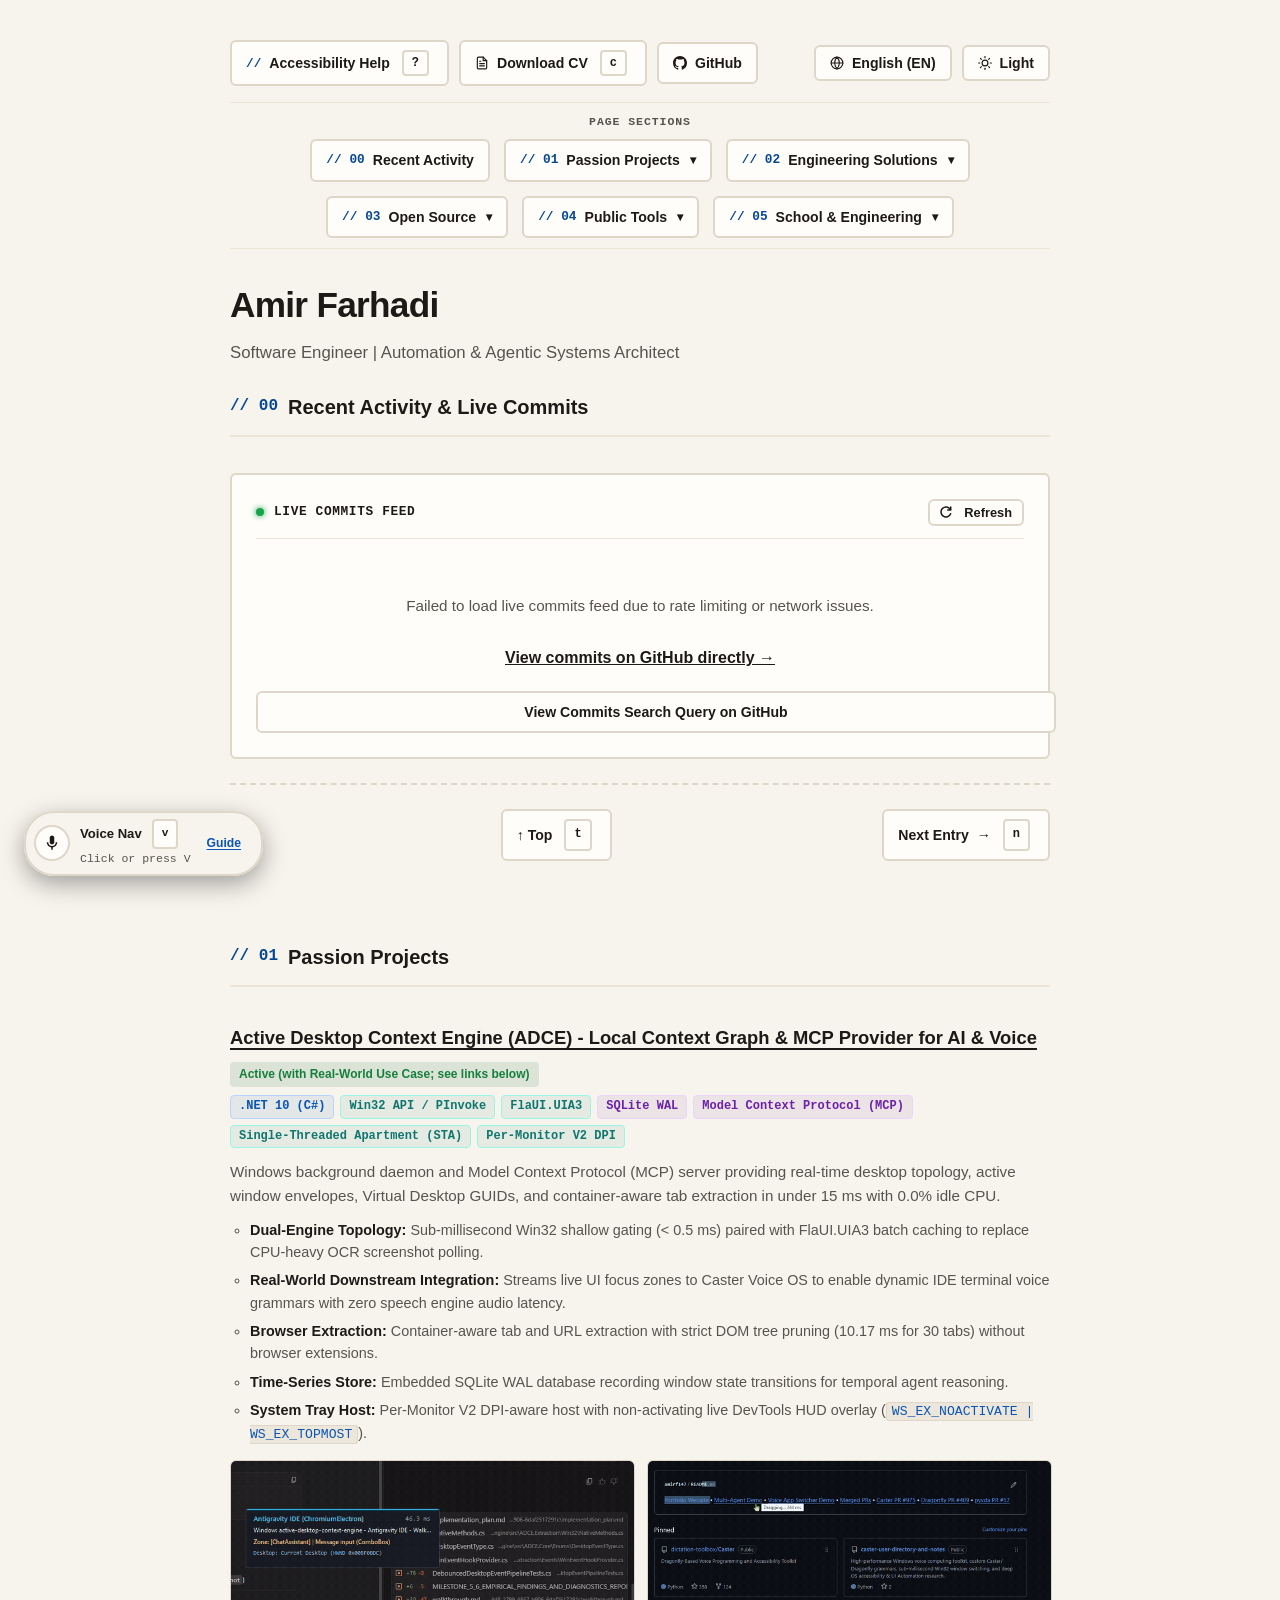
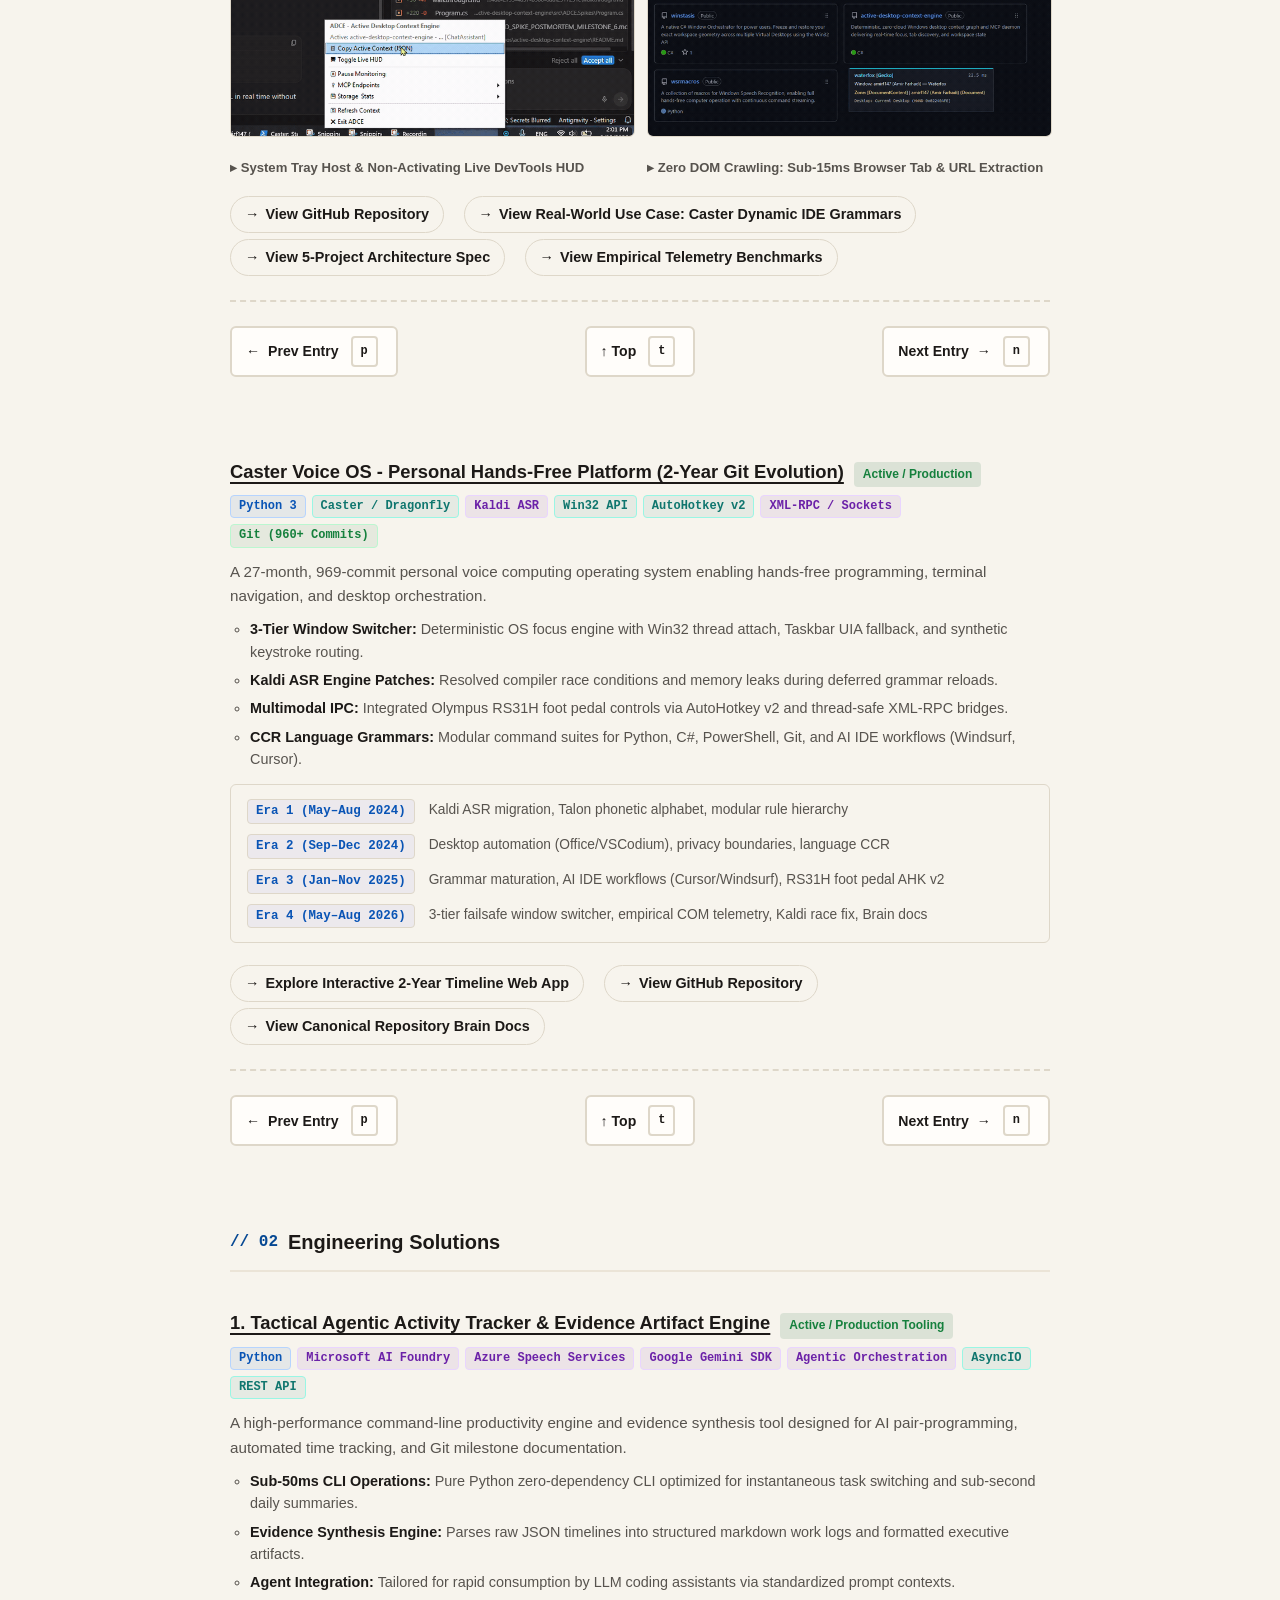
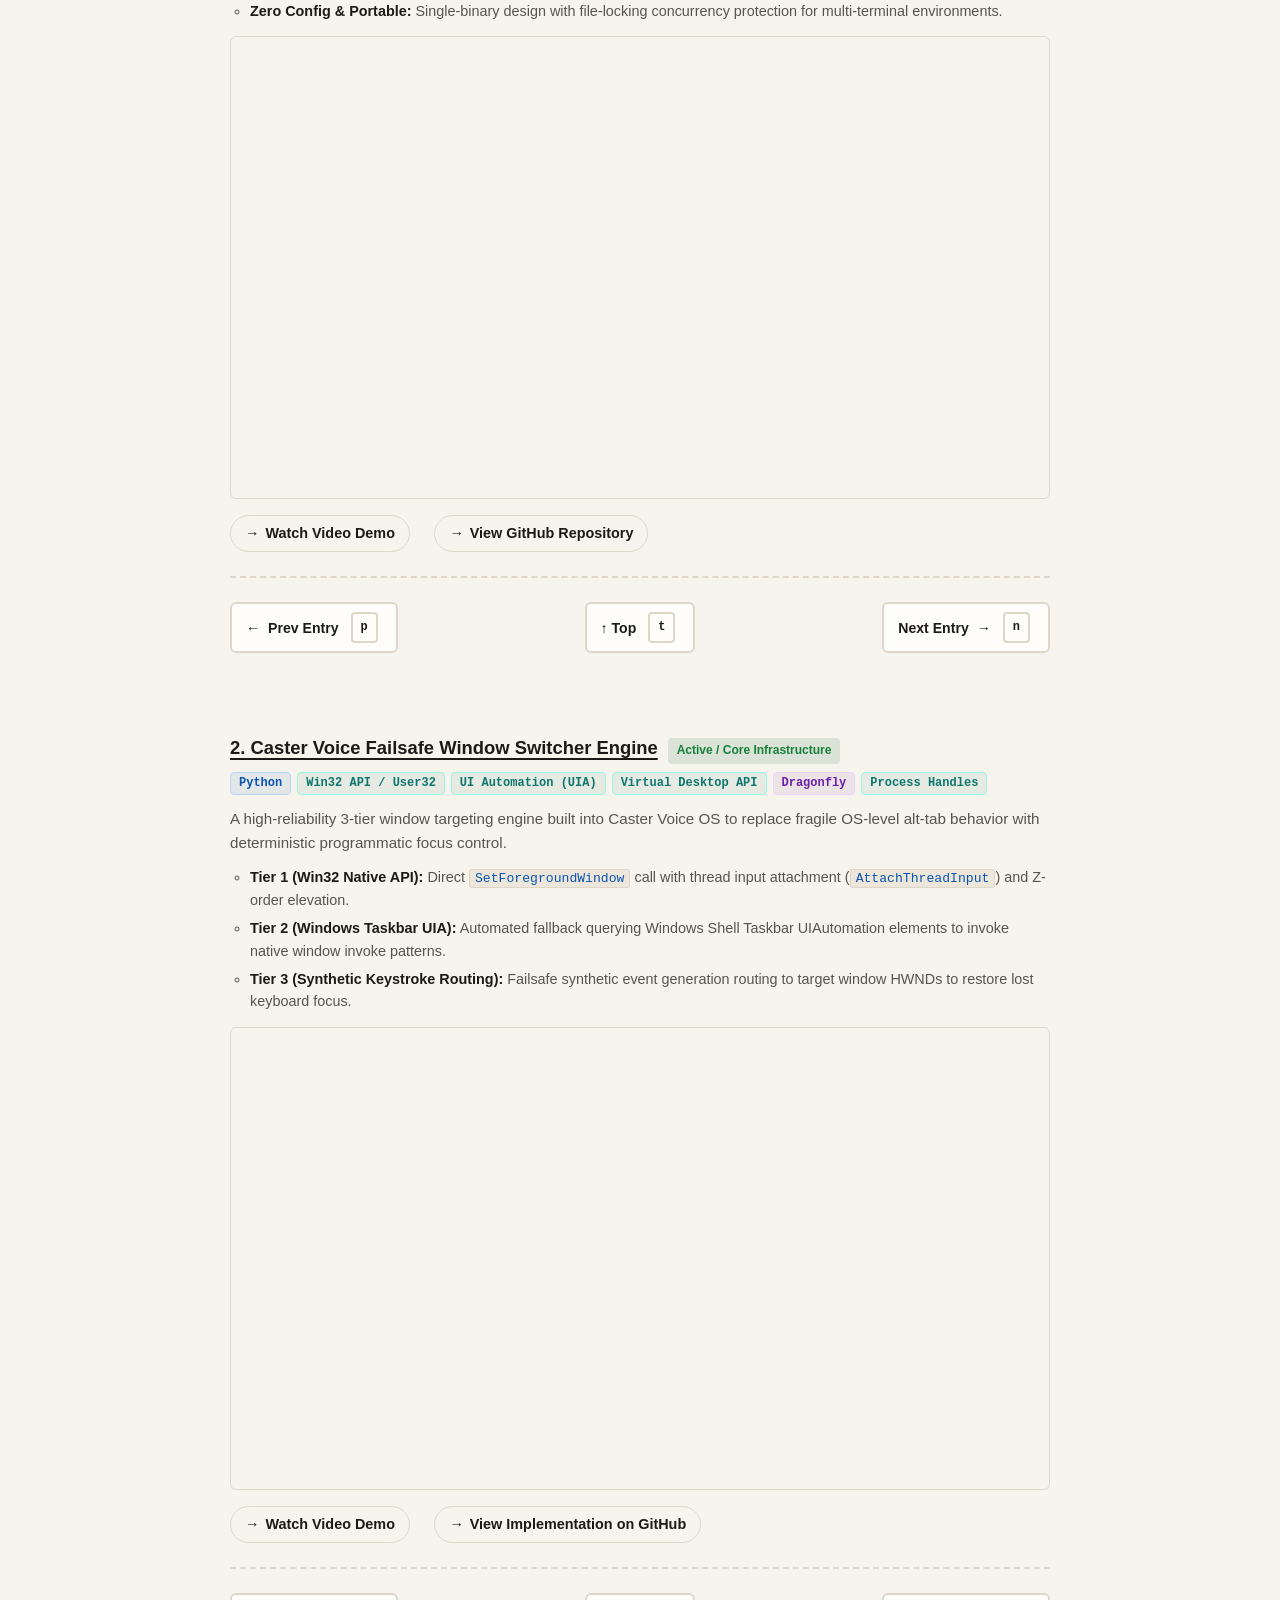
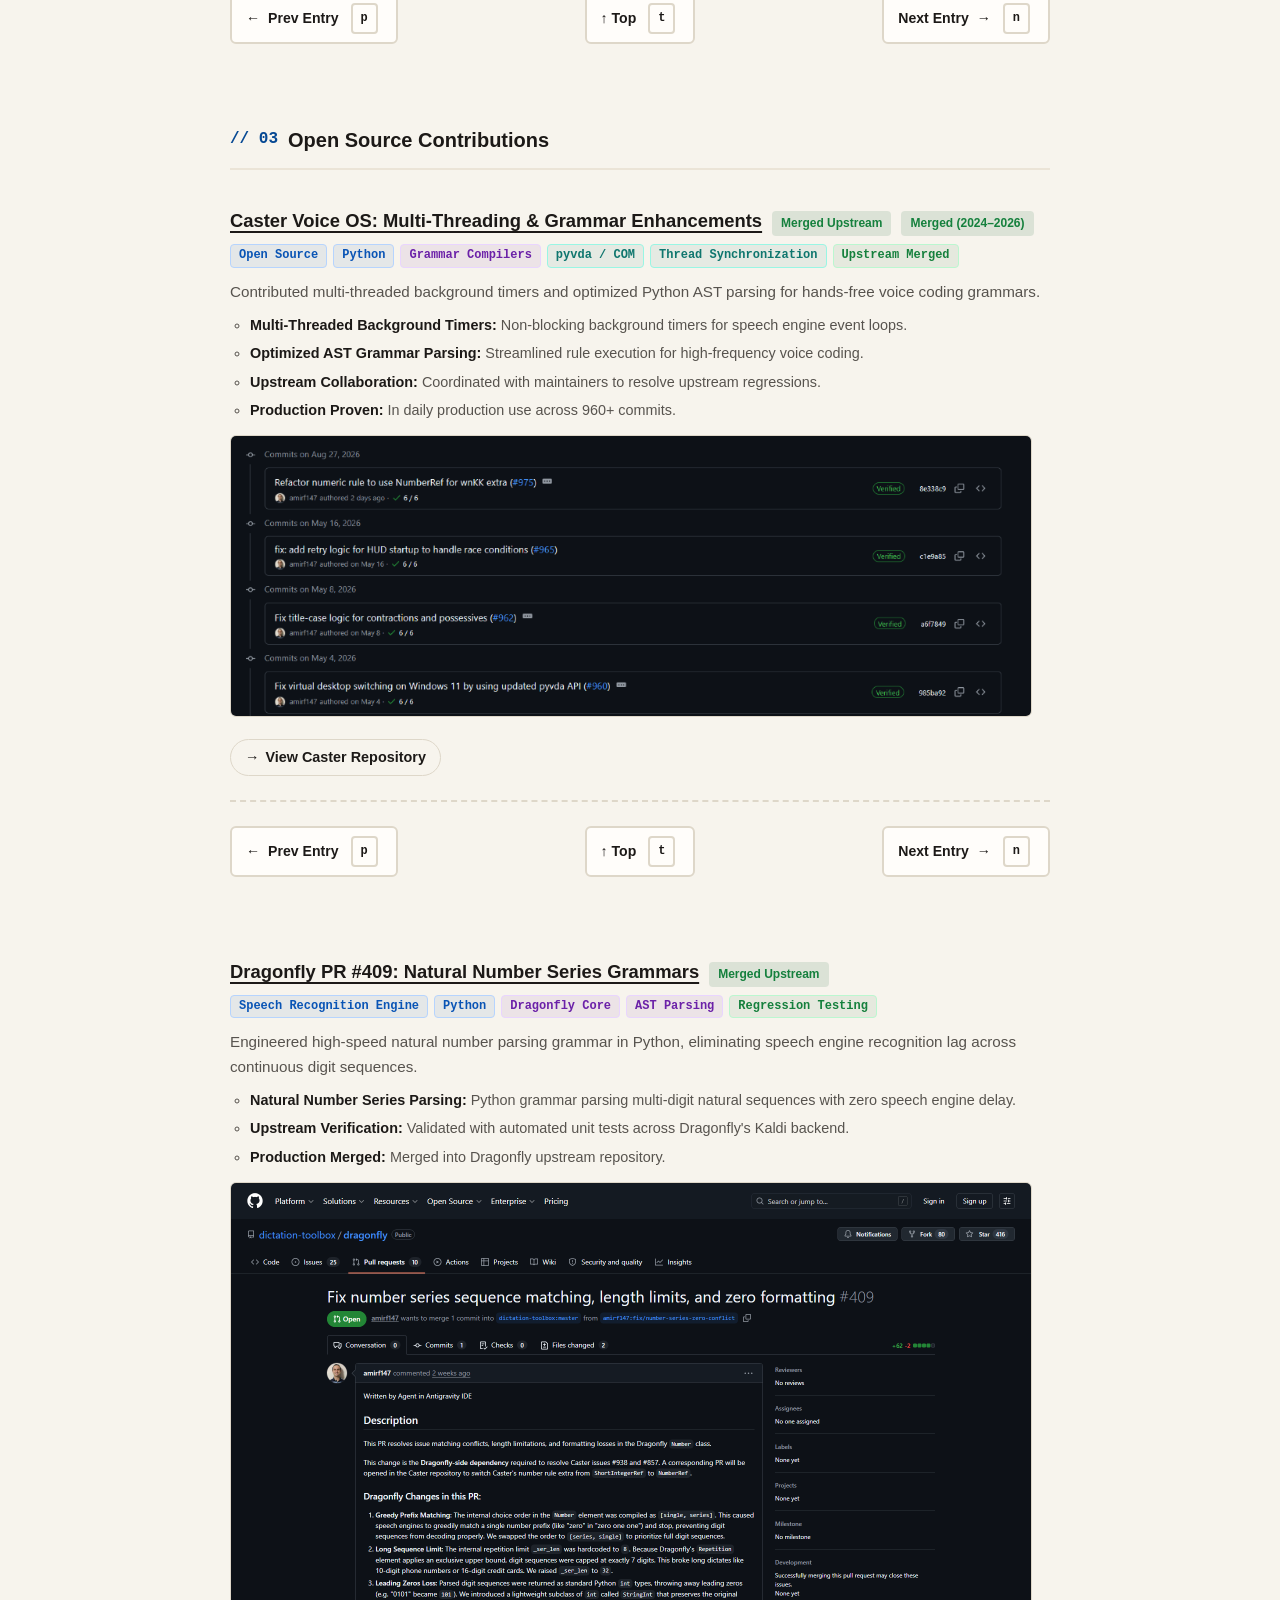
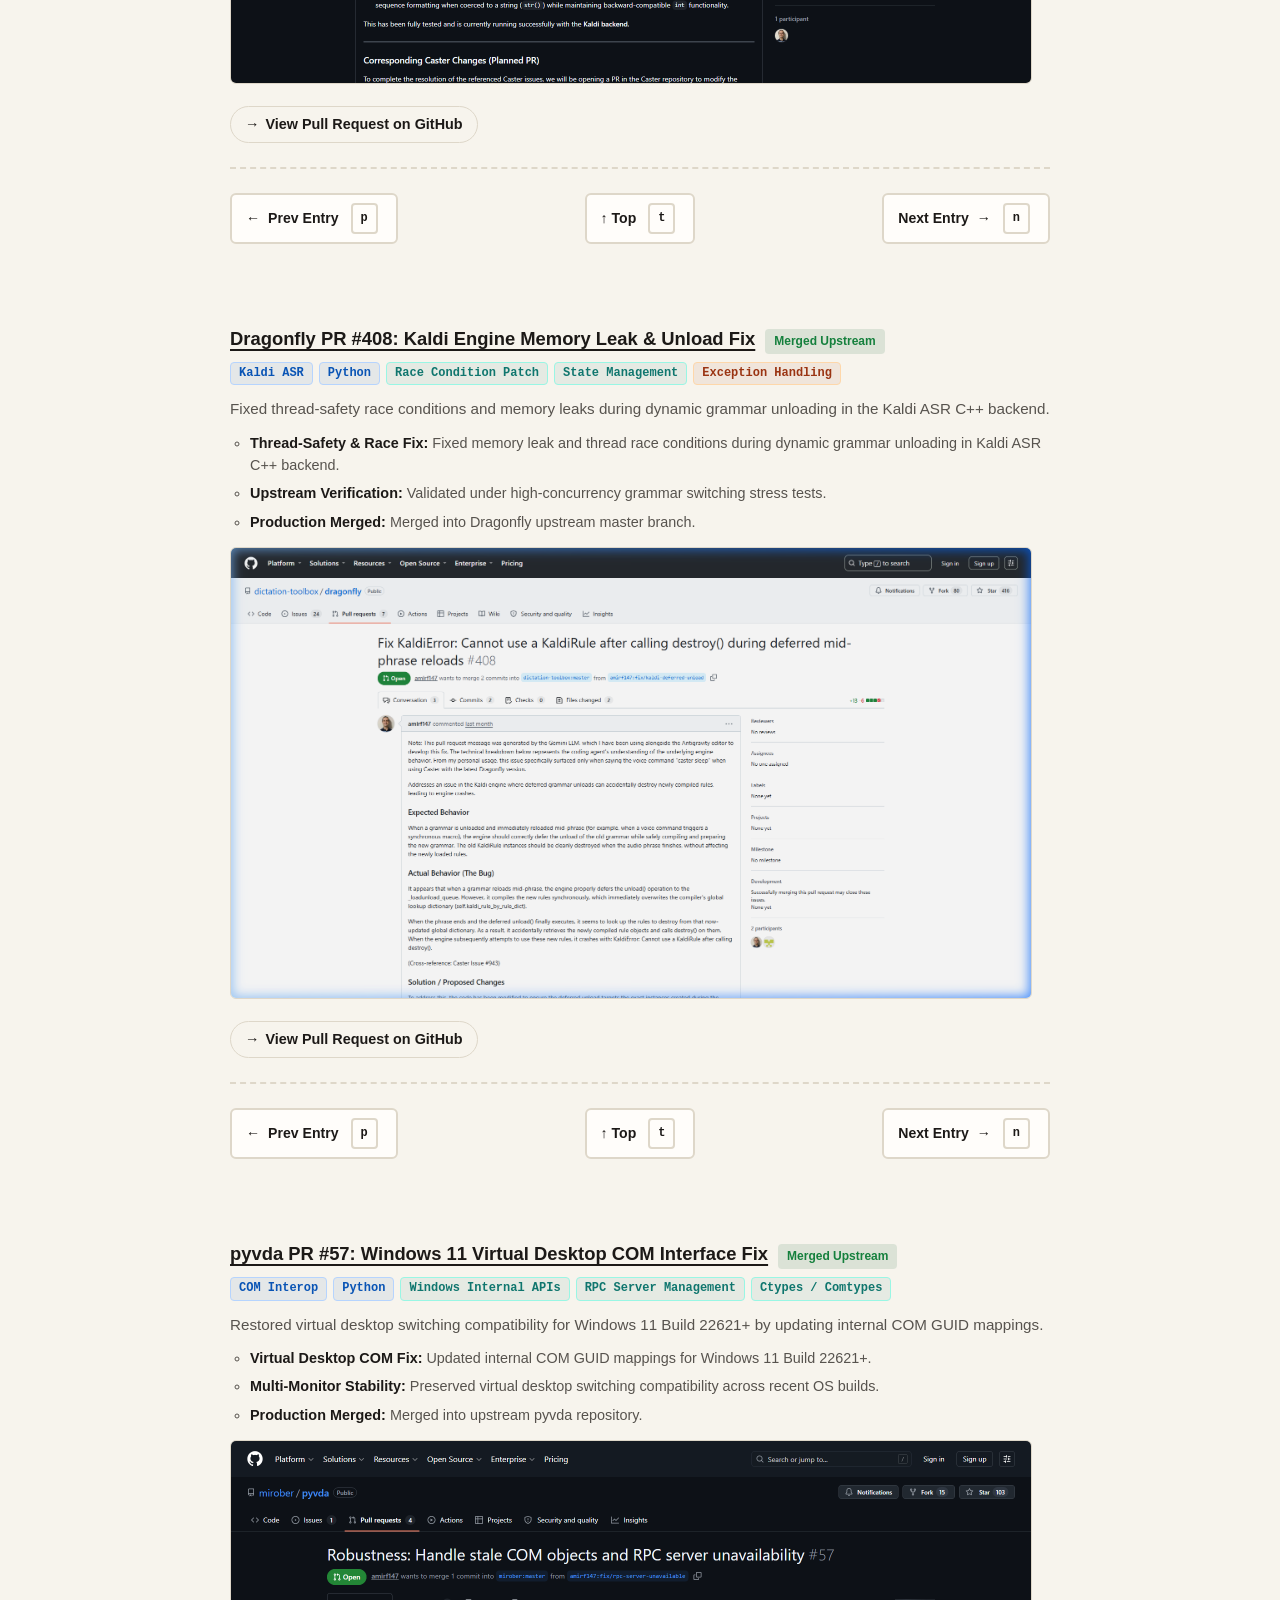
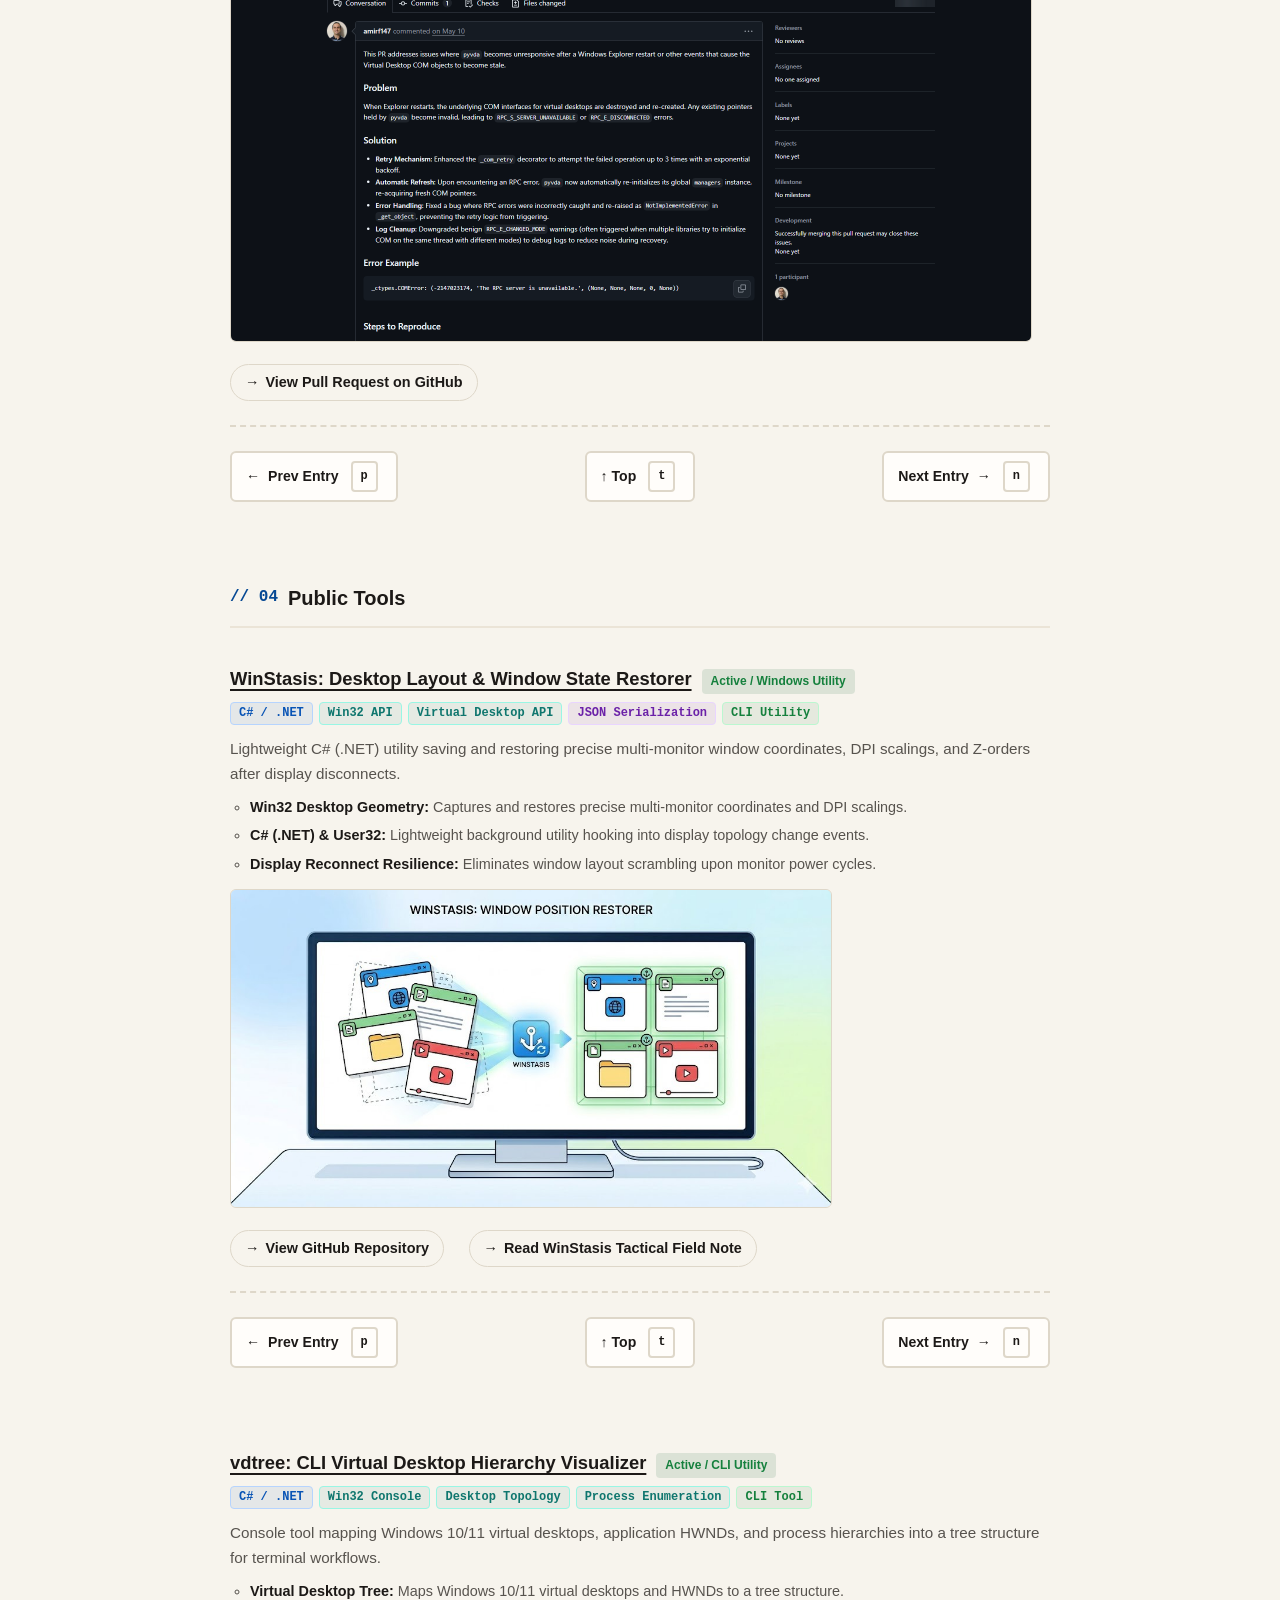
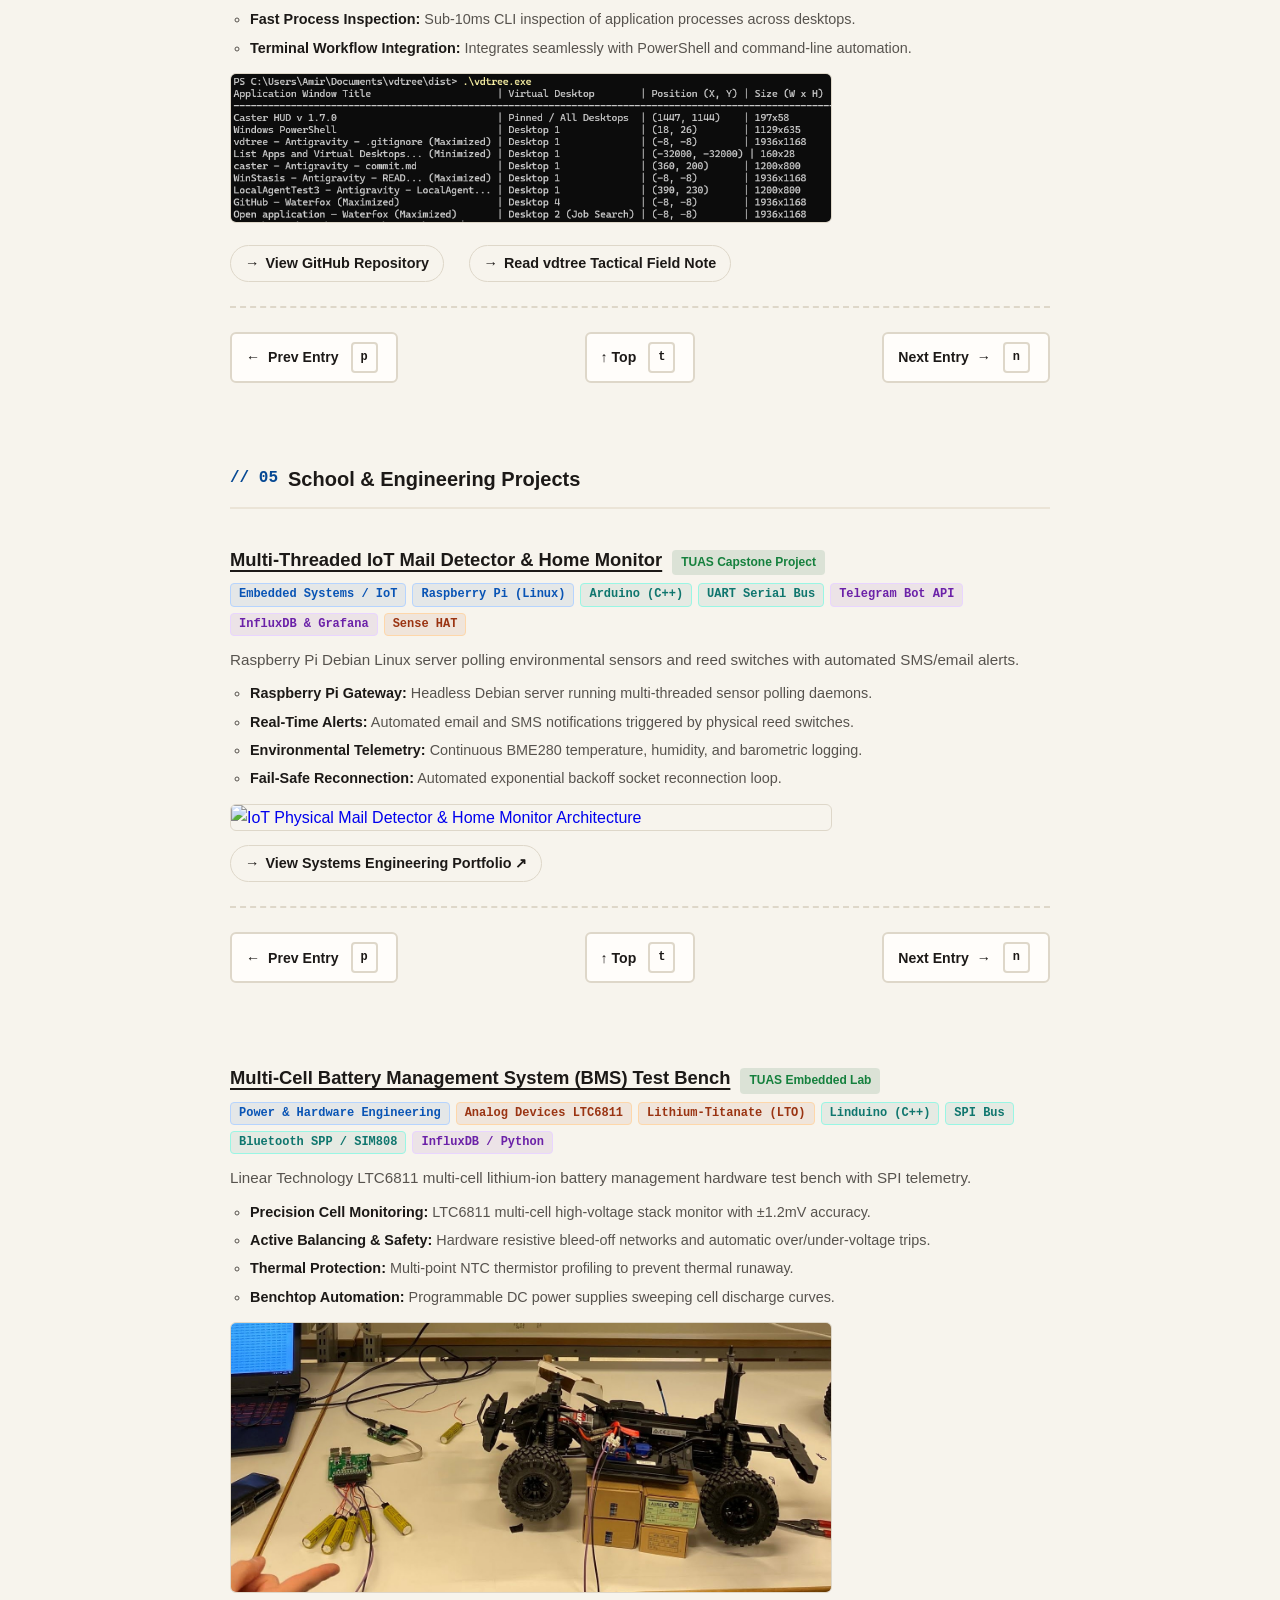
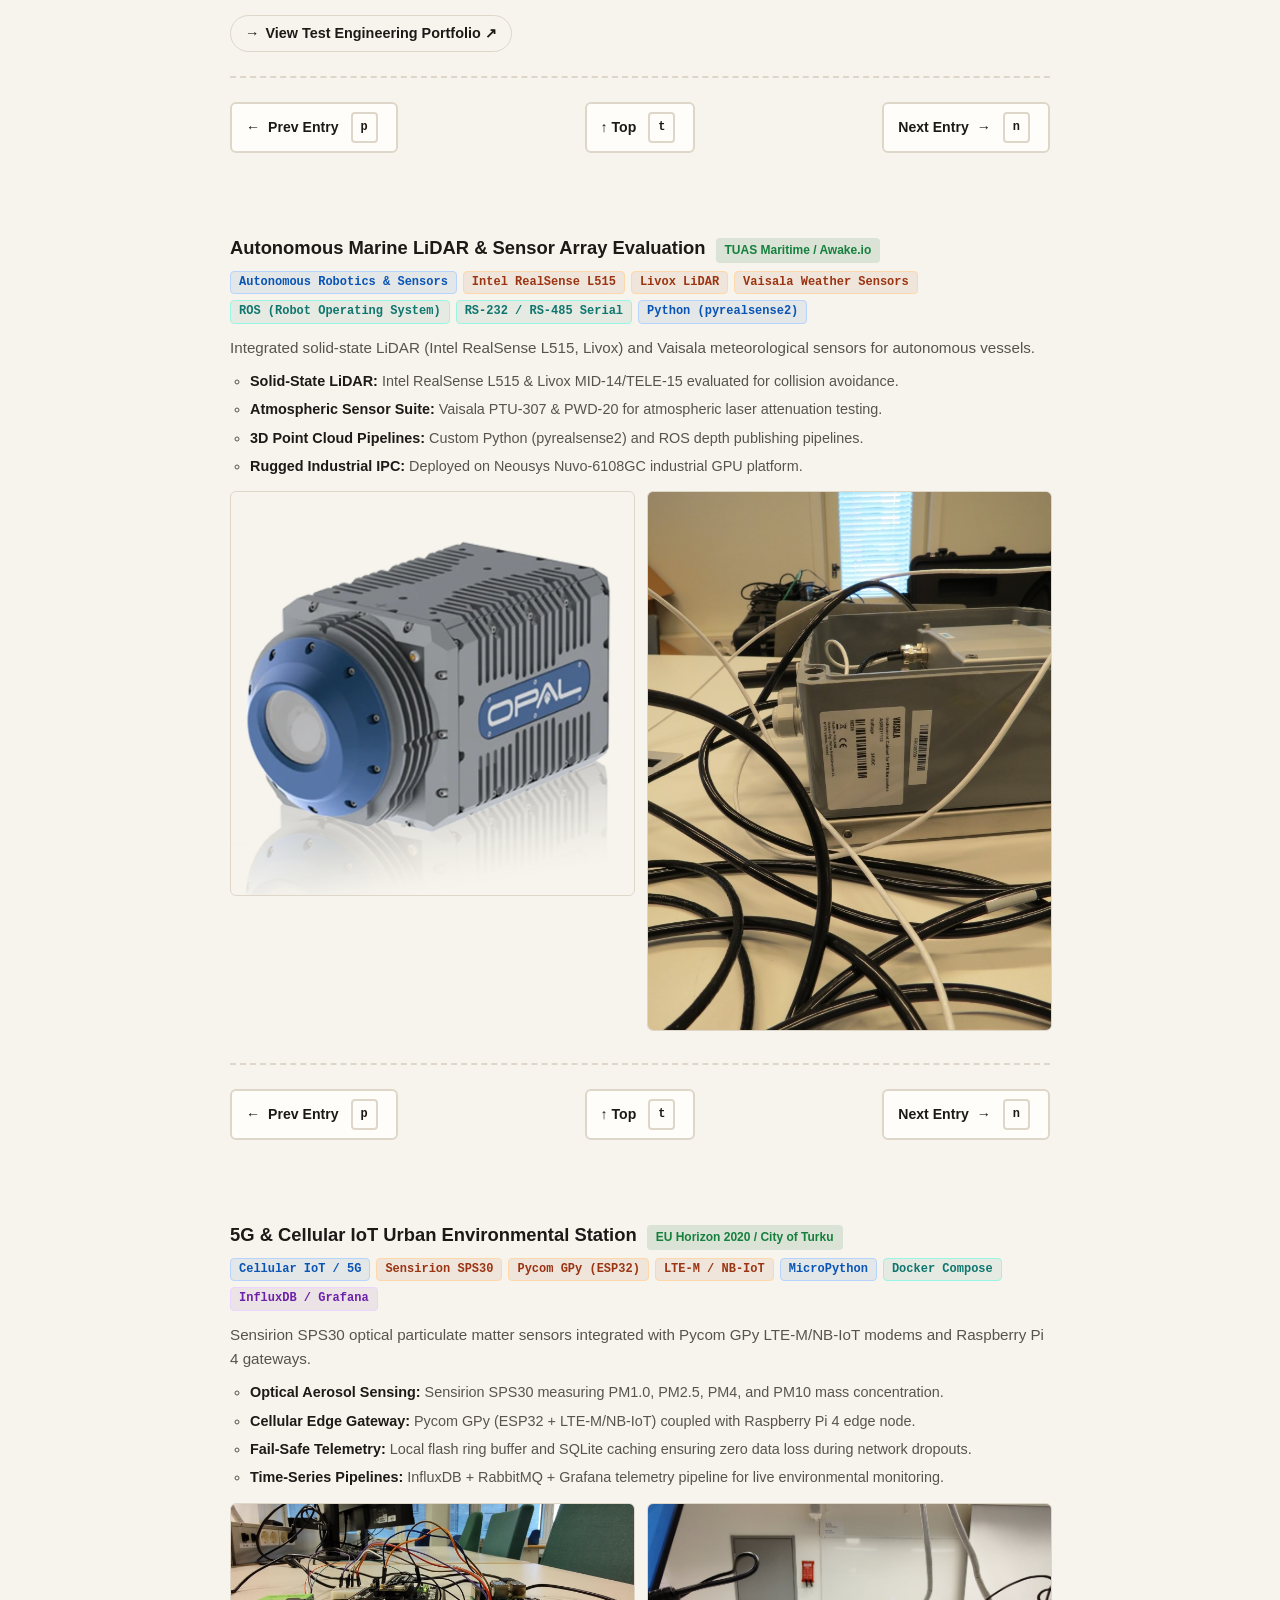
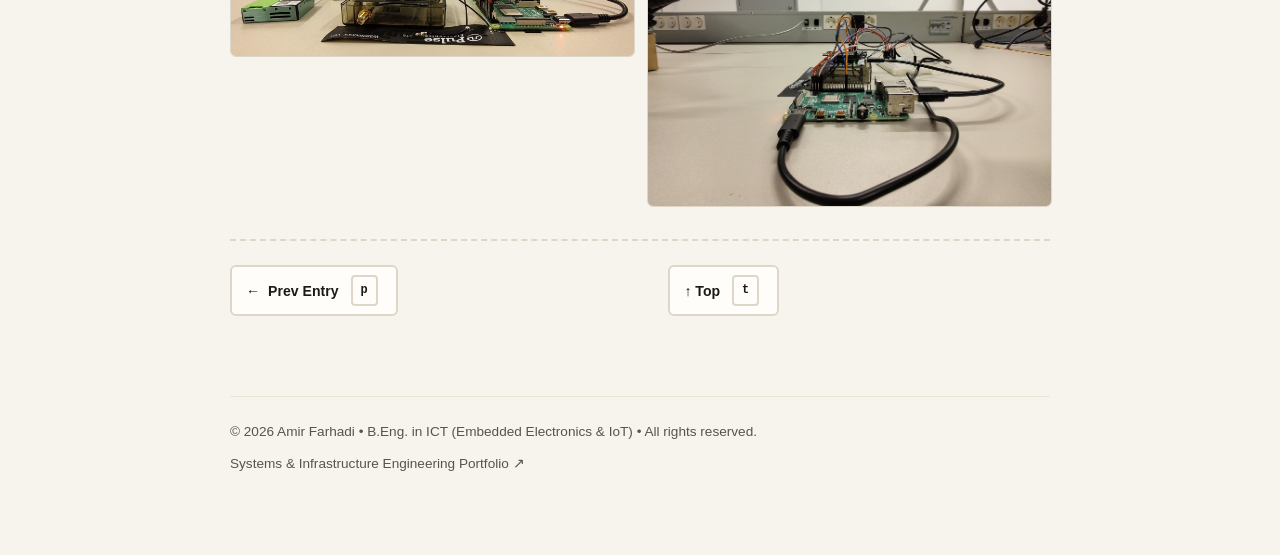
==== commit 206fd6cd: "fix(commits): replace percent-encoded colon in github search urls Replace %3A with a literal colon i" ====
--- a/index.html
+++ b/index.html
@@ -179,7 +179,7 @@
                         <!-- Commits skeleton/list will render here dynamically -->
                     </div>
                     <div class="commits-footer-row">
-                        <a href="https://github.com/search?q=author%3Aamirf147&type=commits&s=committer-date&o=desc" target="_blank" class="nav-btn" style="width: 100%; justify-content: center;" aria-label="View search query on GitHub (opens in a new tab)">
+                        <a href="https://github.com/search?q=author:amirf147&type=commits&s=committer-date&o=desc" target="_blank" class="nav-btn" style="width: 100%; justify-content: center;" aria-label="View search query on GitHub (opens in a new tab)">
                             <span data-i18n="index.commits_search_link">View Commits Search Query on GitHub</span><span class="sr-only" data-i18n="global.opens_new_tab"> (opens in a new tab)</span>
                         </a>
                     </div>
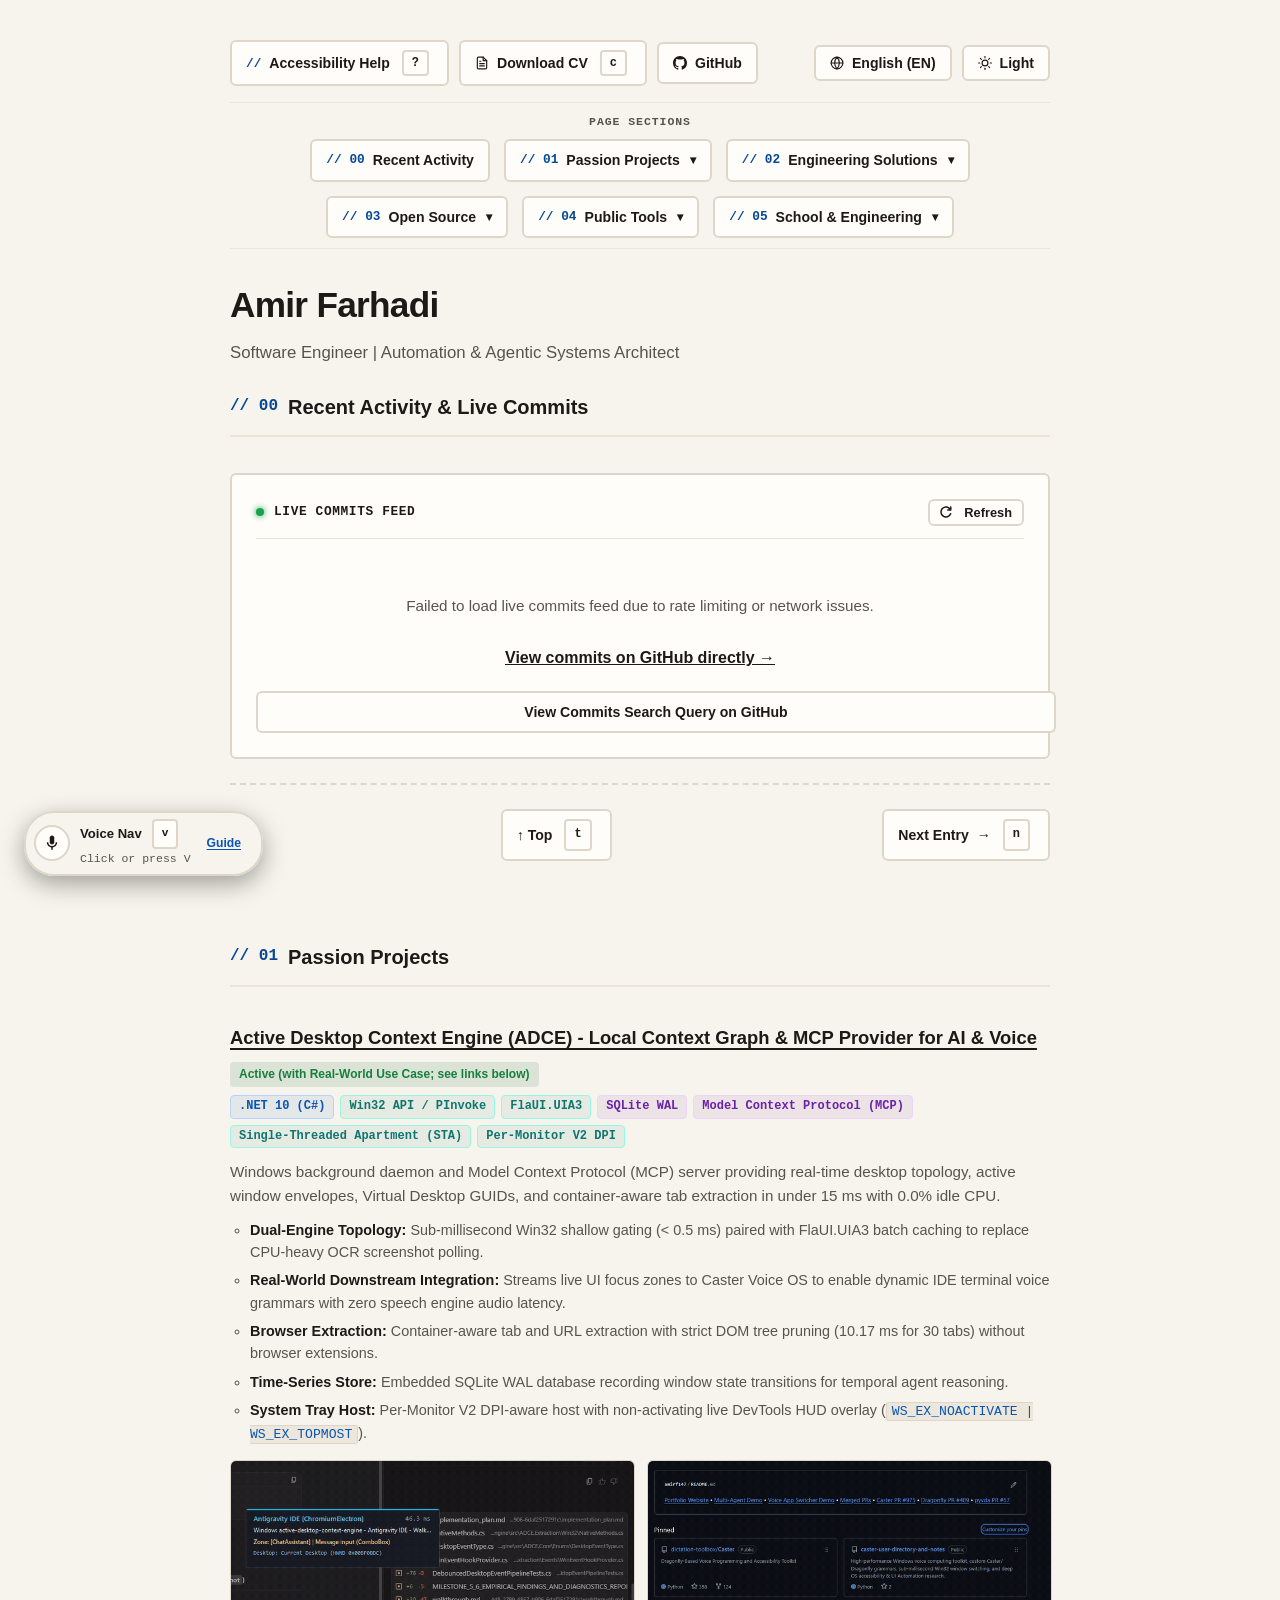
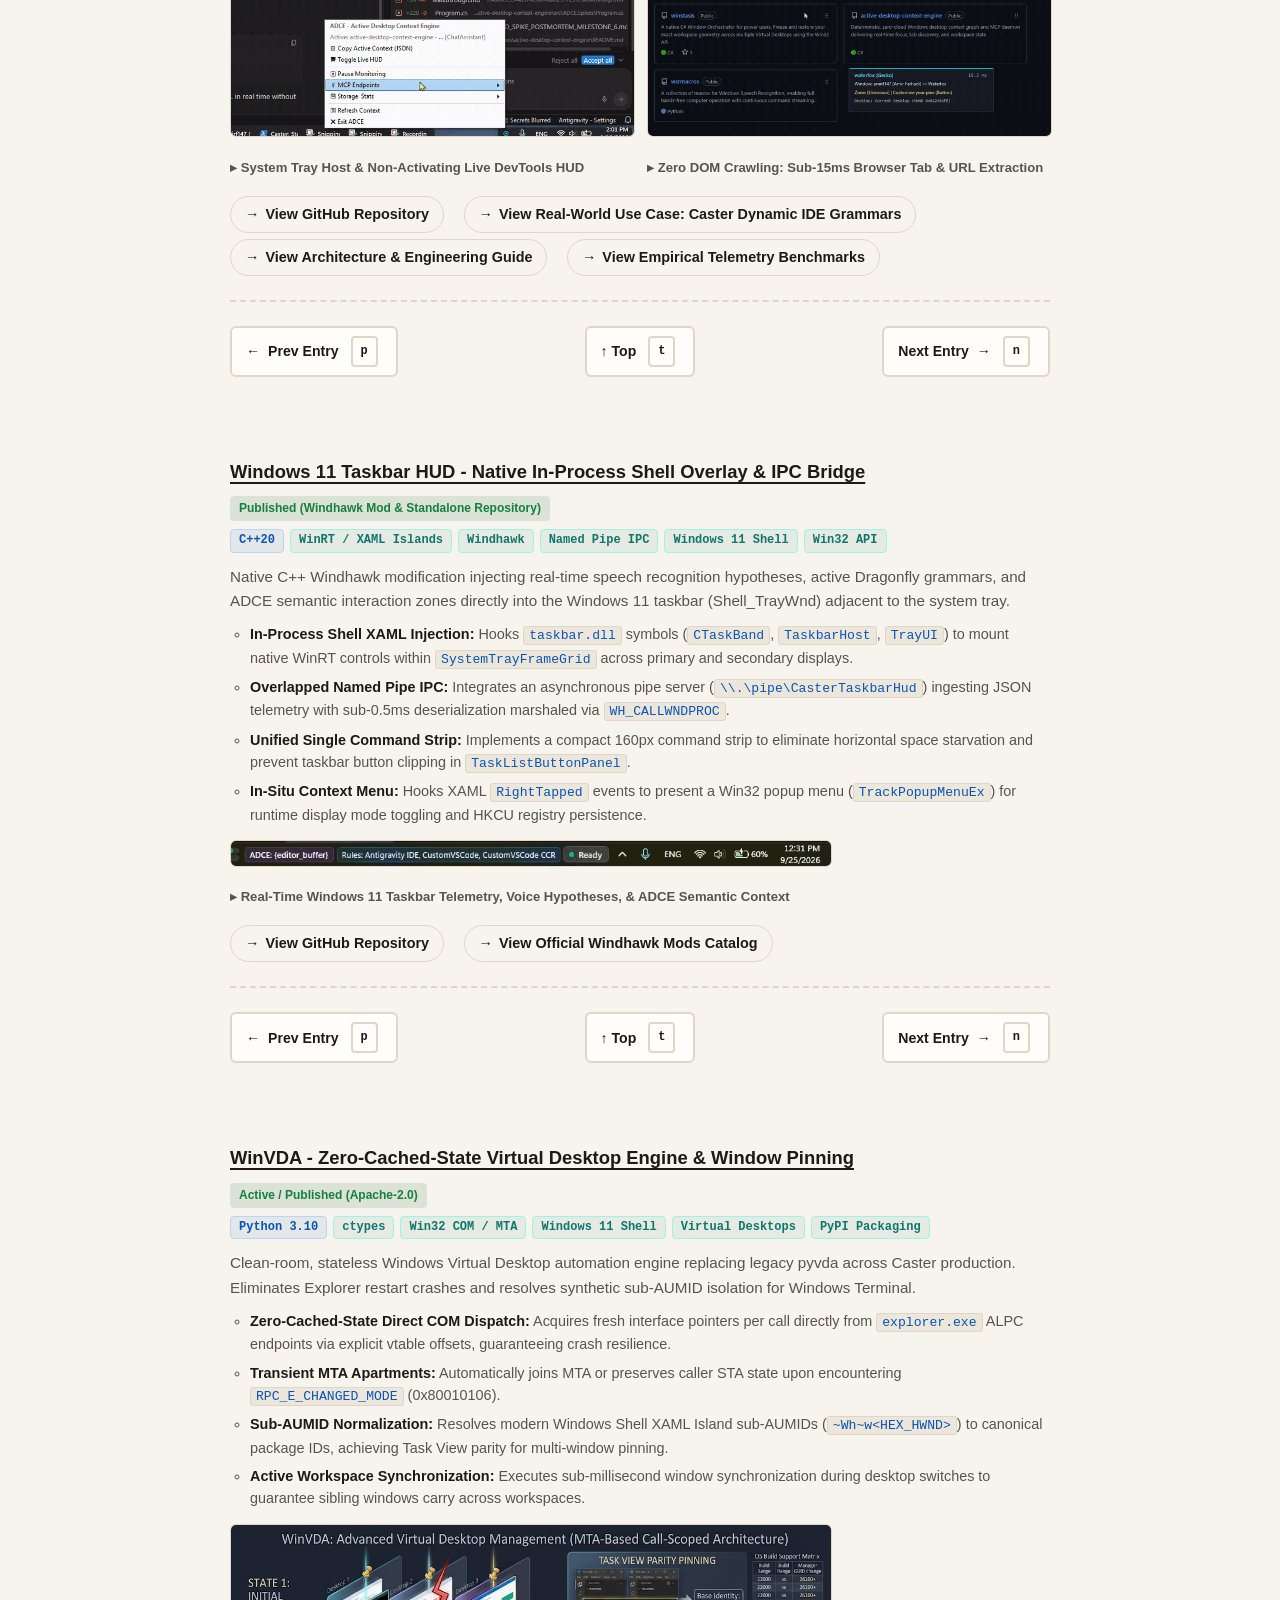
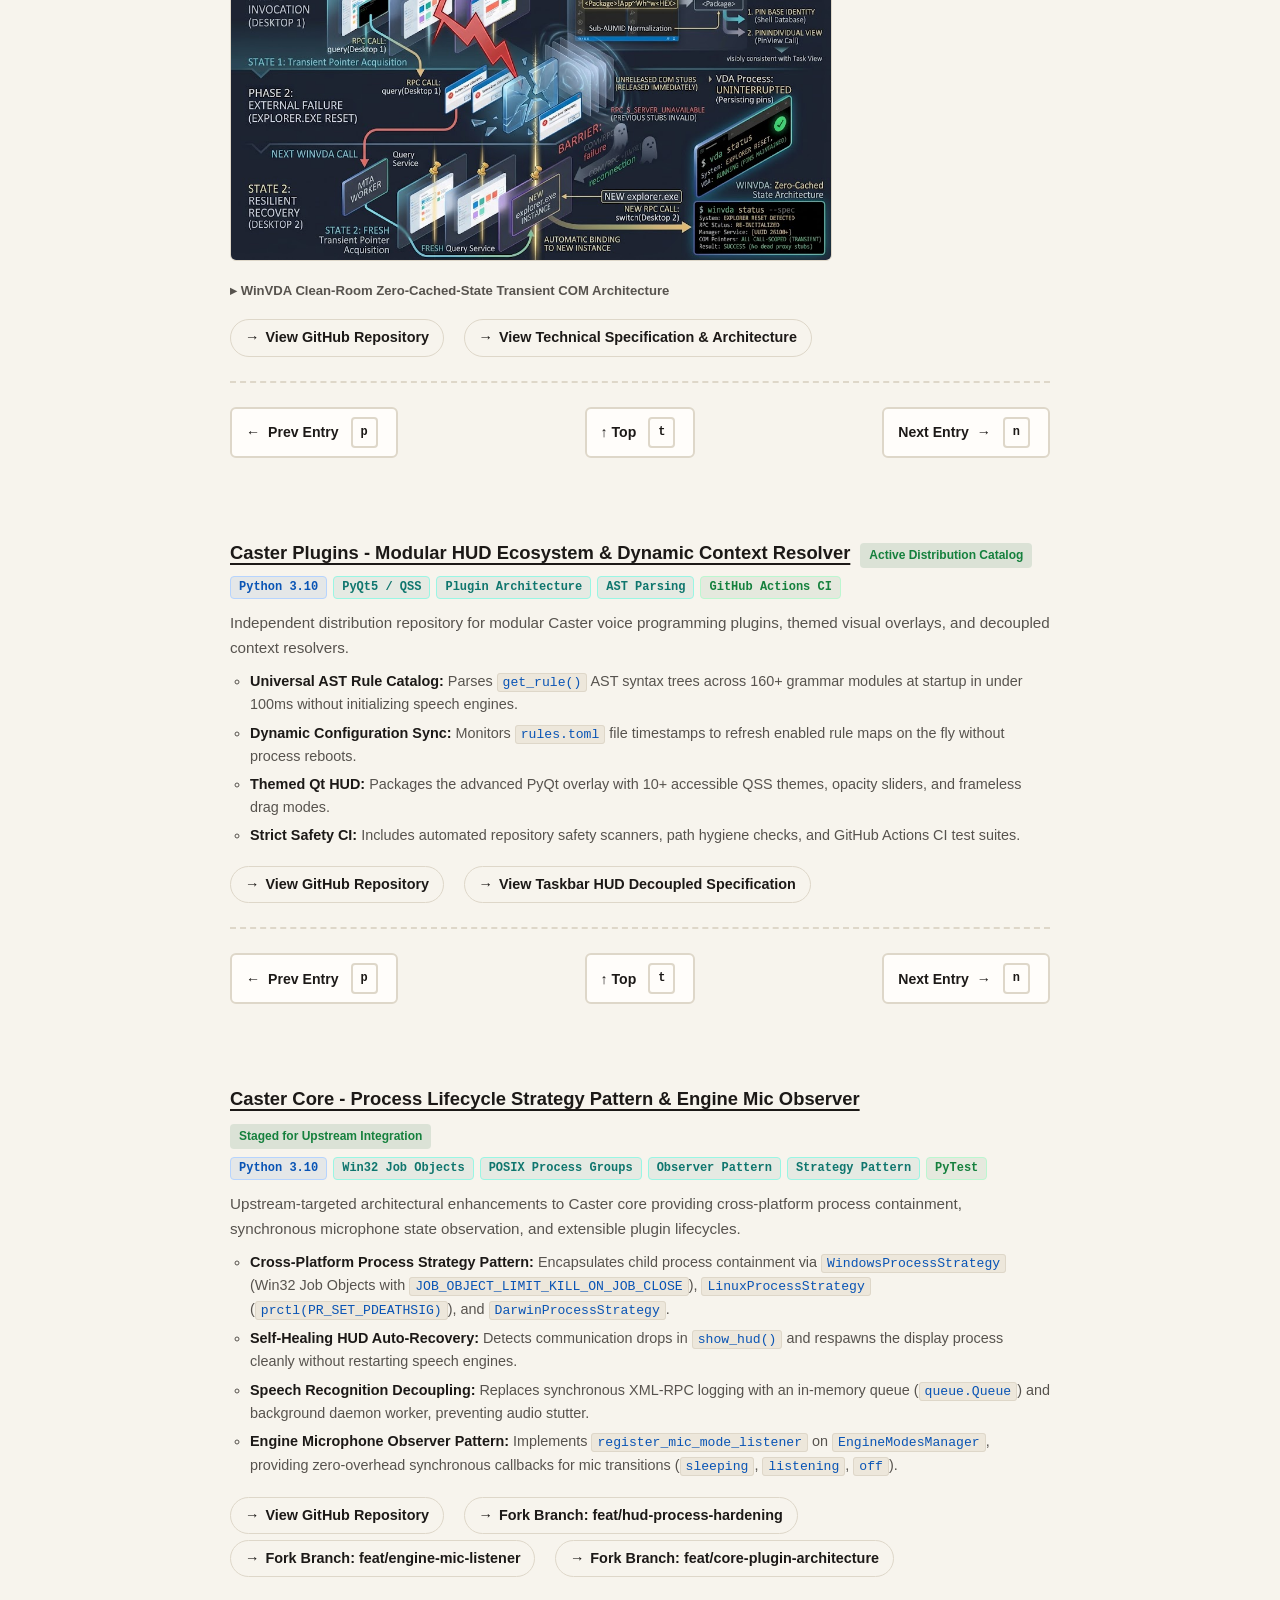
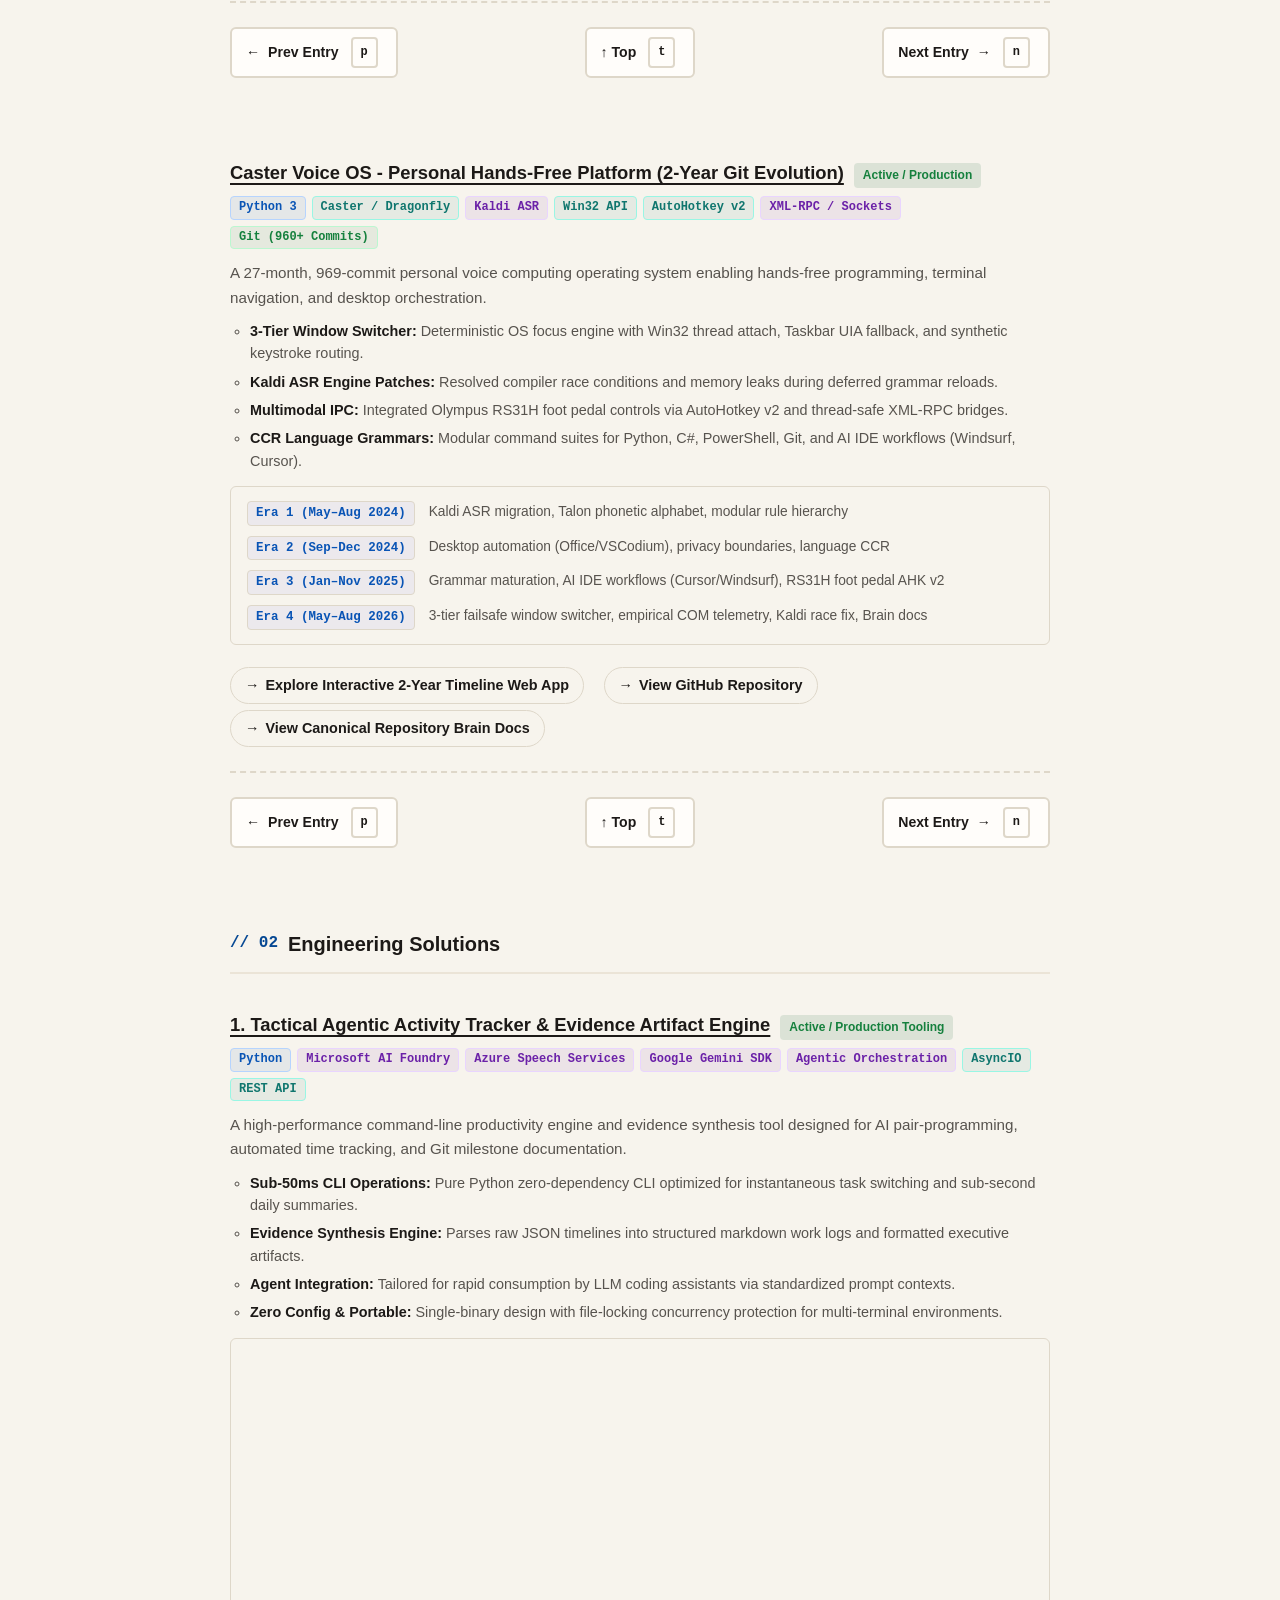
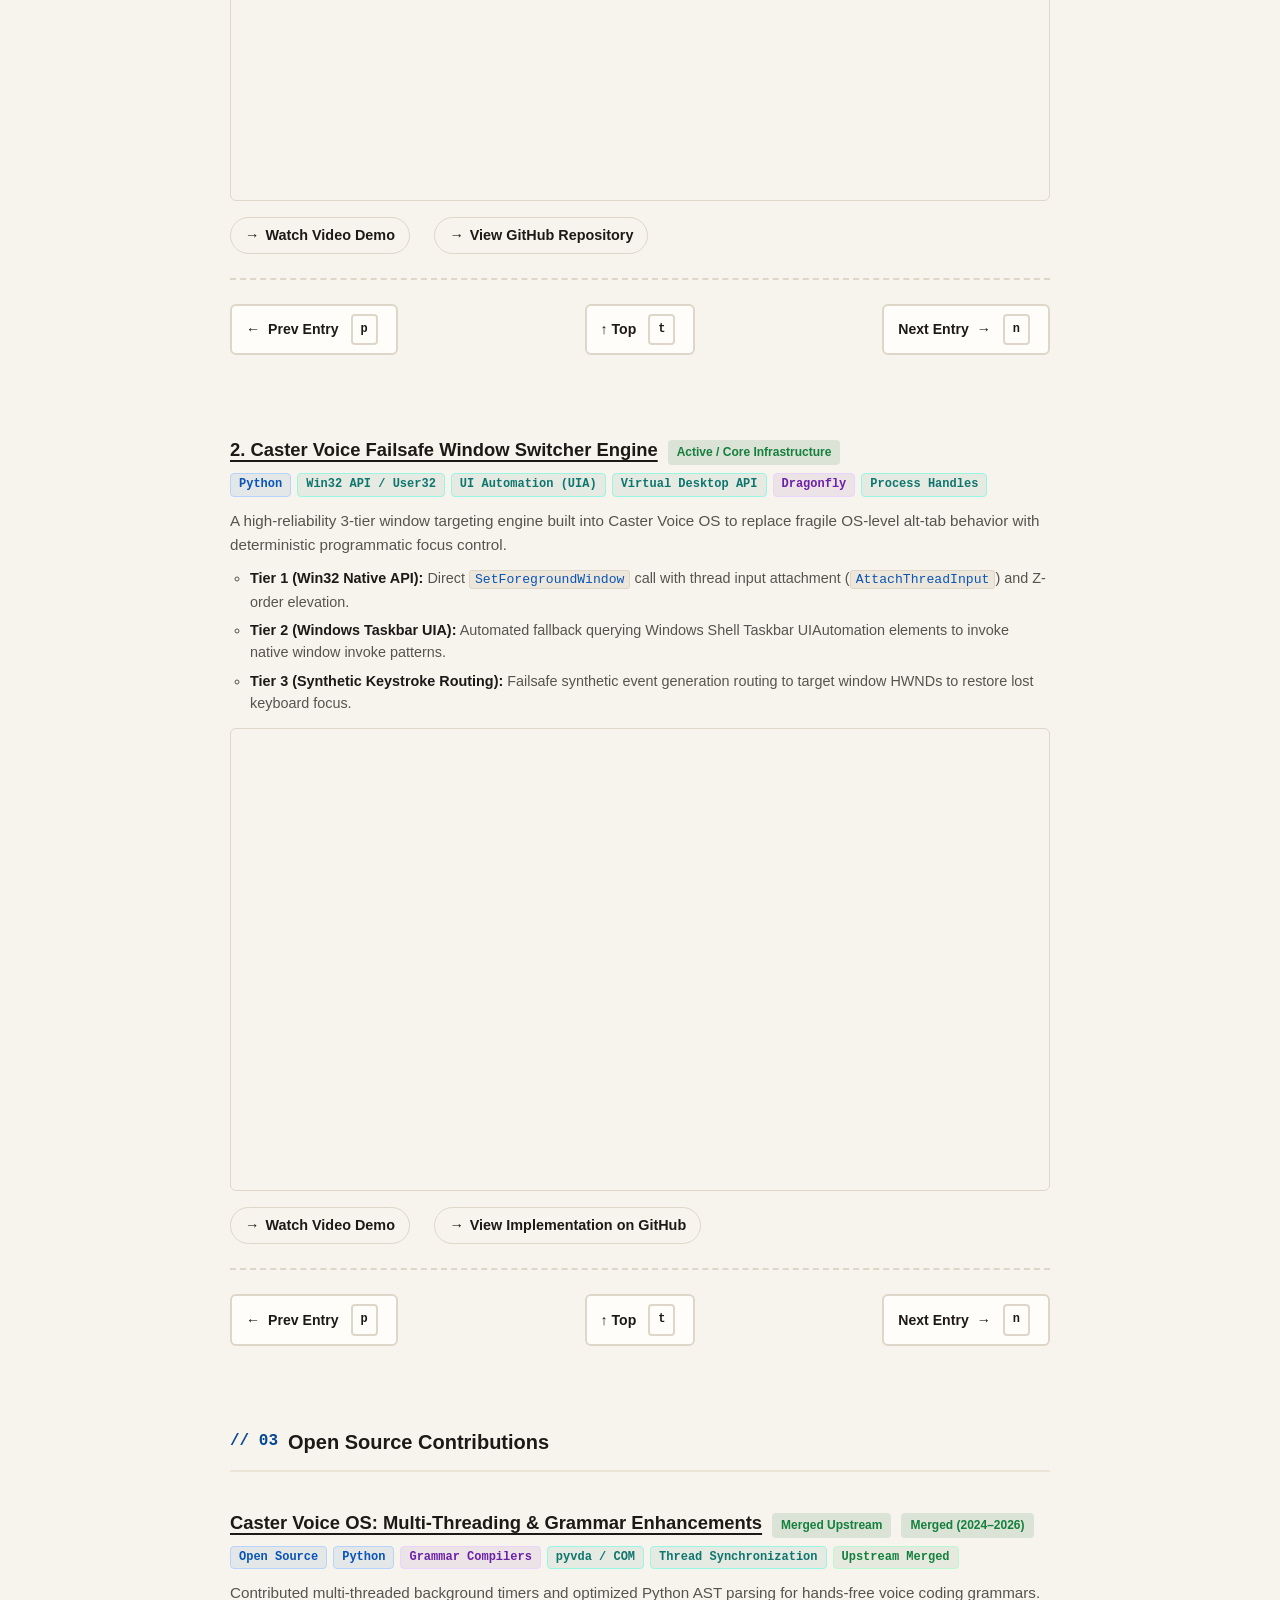
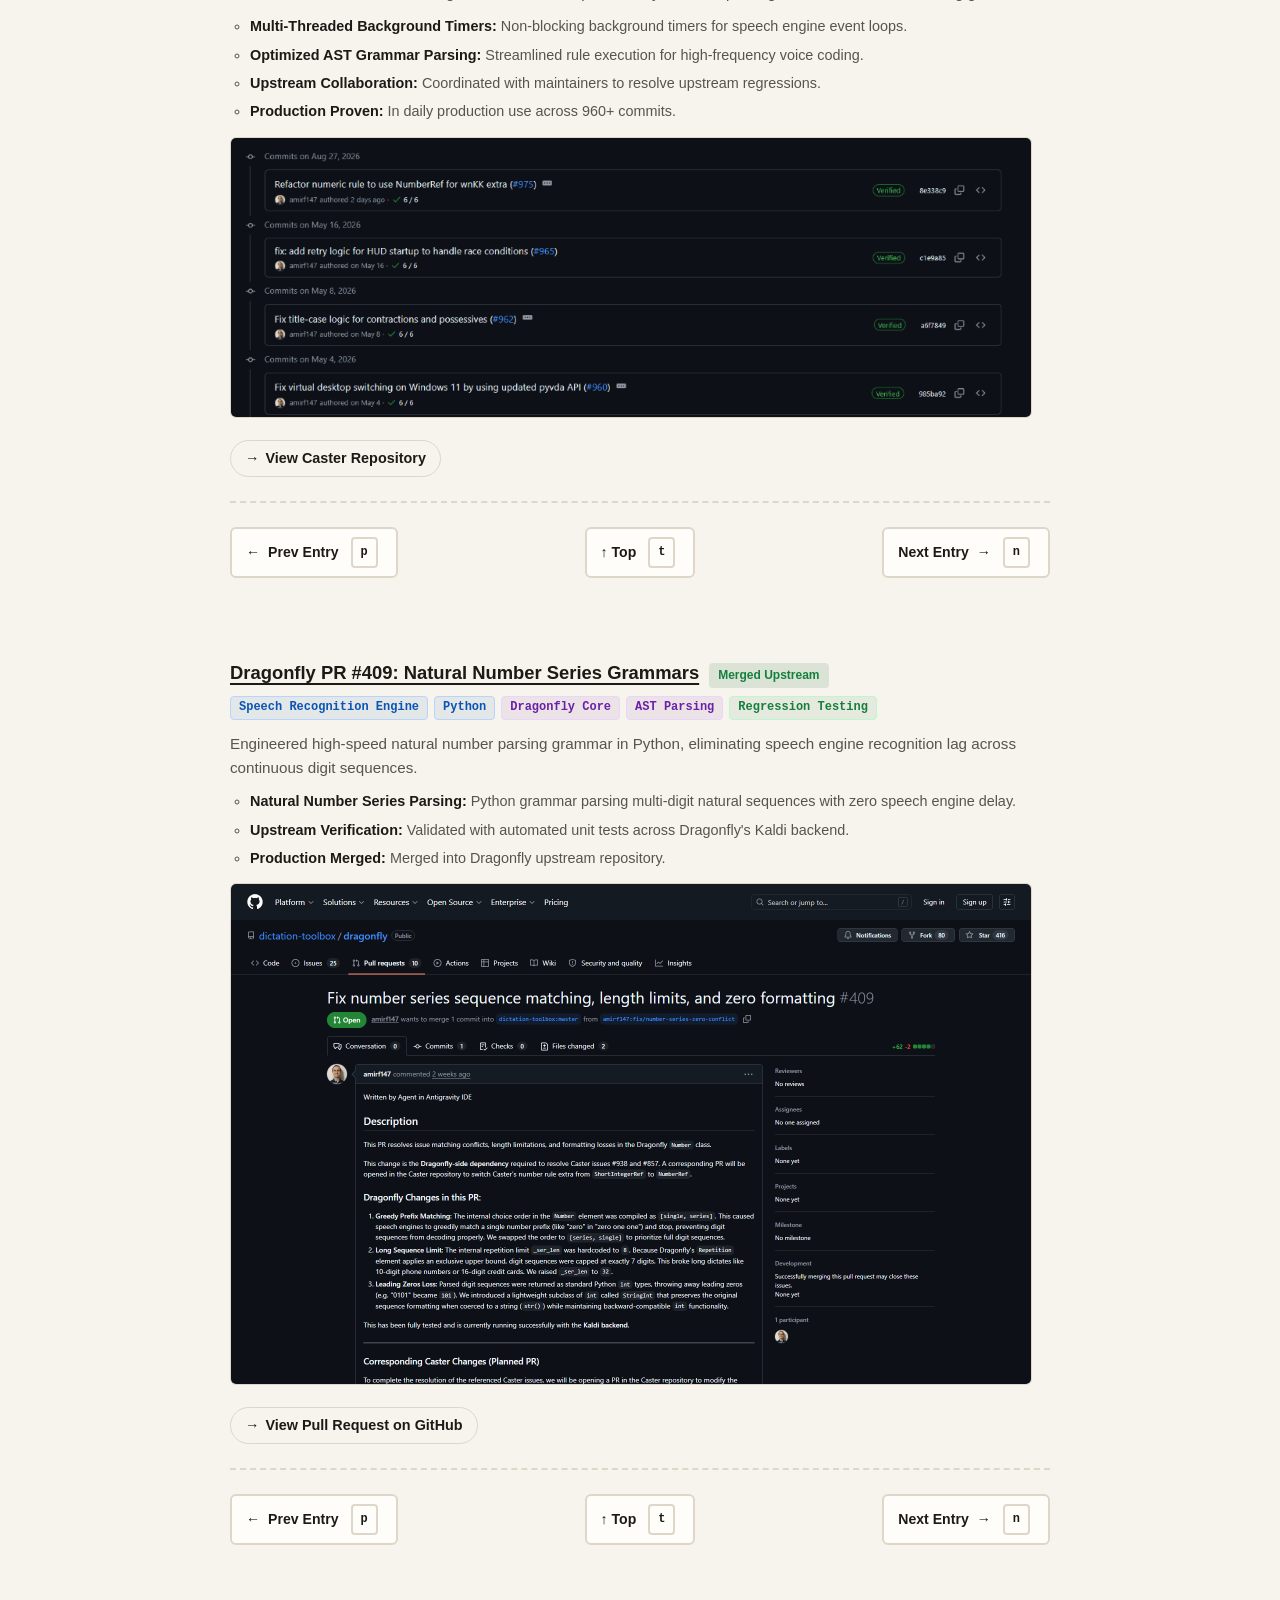
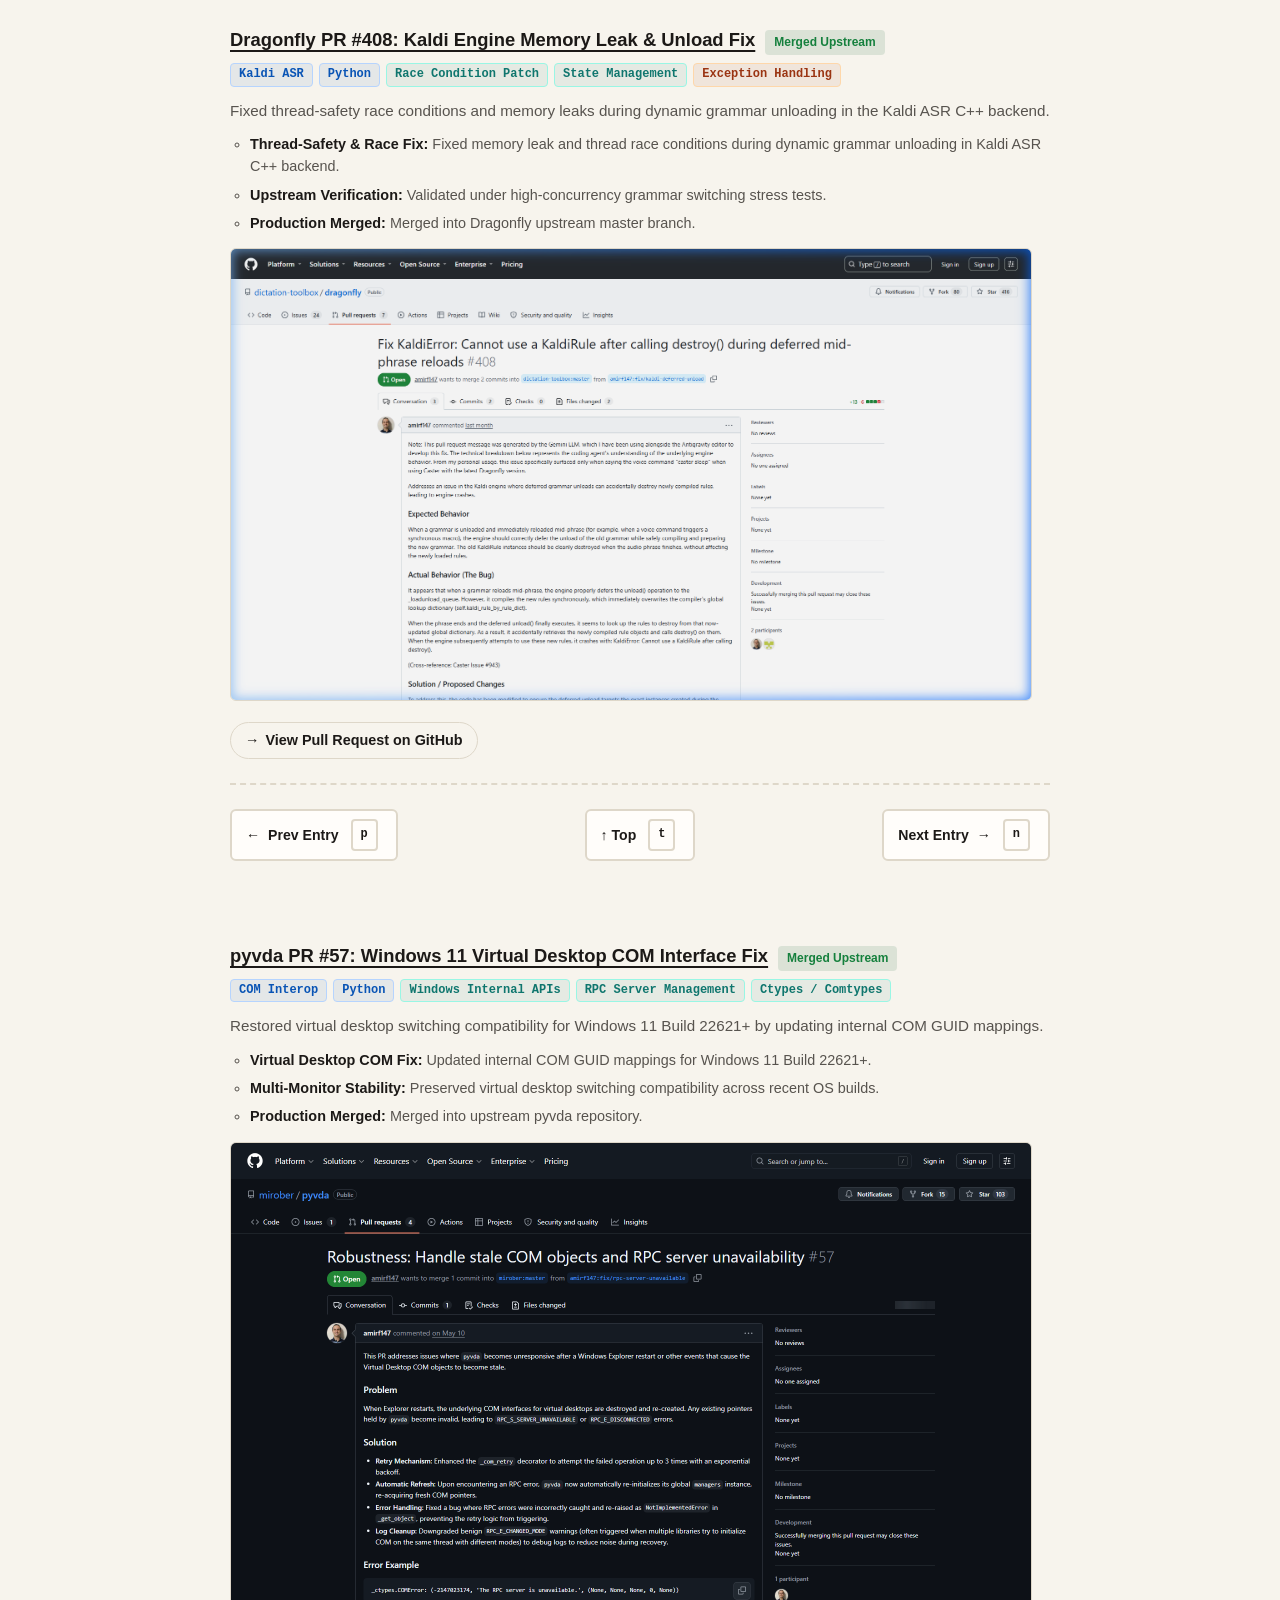
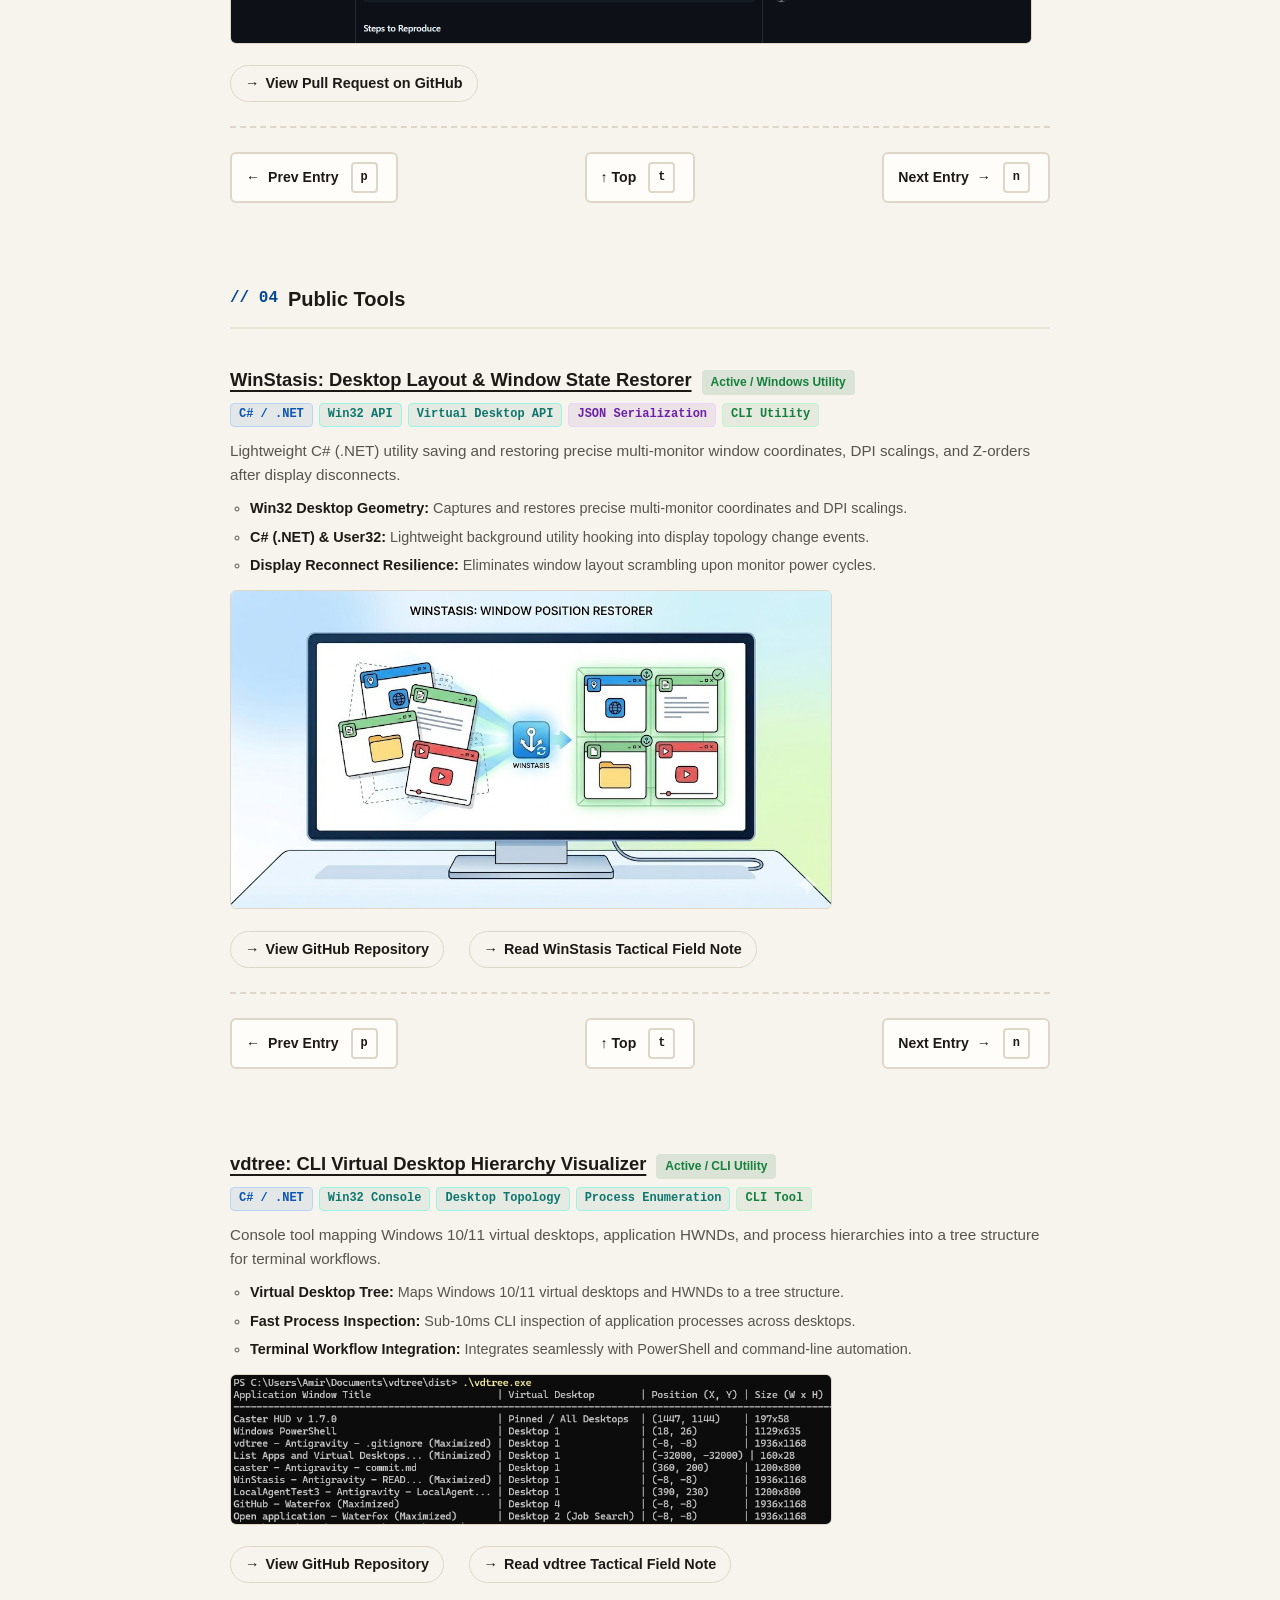
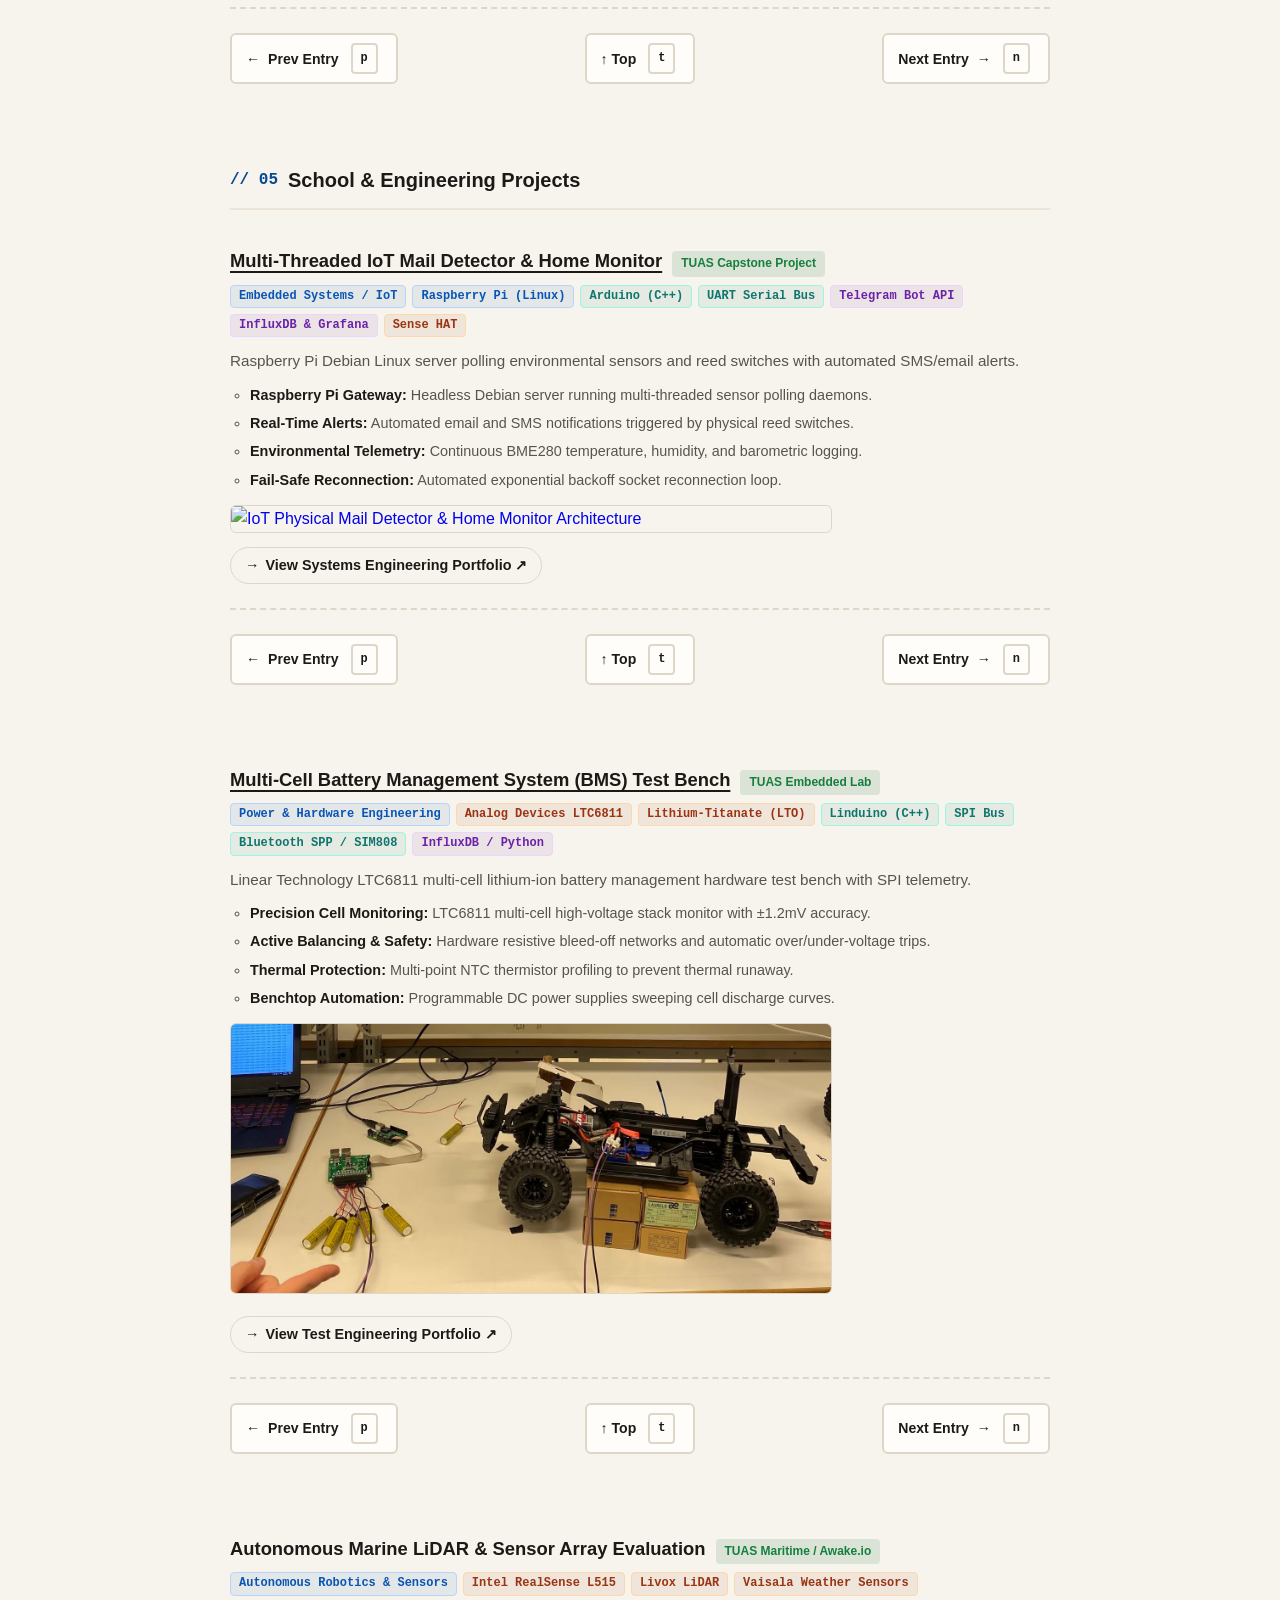
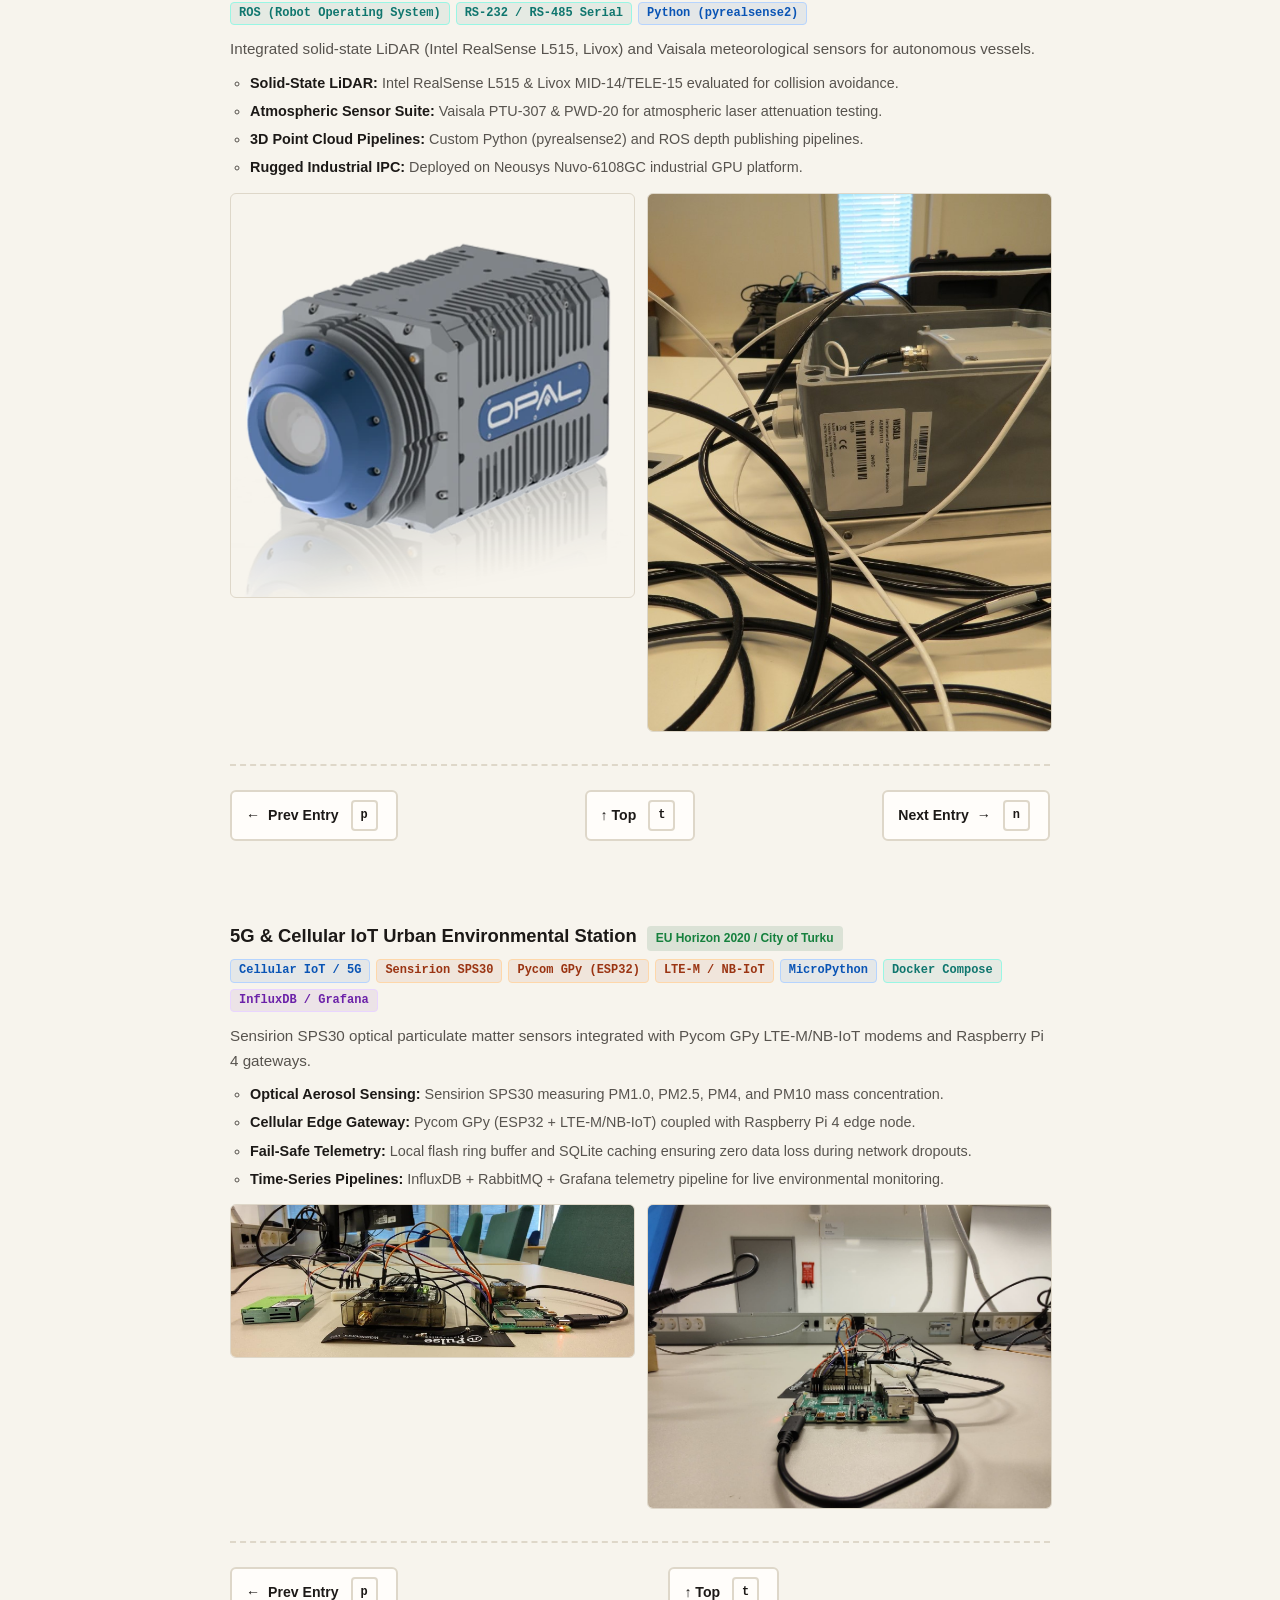
==== commit 34a78eed: "feat(showcase): add taskbar hud, winvda, caster plugins, and core upgrades to section 01 Integrate f" ====
--- a/index.html
+++ b/index.html
@@ -246,11 +246,158 @@
                             </div>
                             <a class="evidence-link" href="https://github.com/Amirf147/active-desktop-context-engine" target="_blank" style="margin-right: 15px;"><span aria-hidden="true">→ </span><span data-i18n="index.adce_link_repo">View GitHub Repository</span><span class="sr-only" data-i18n="global.opens_new_tab"> (opens in a new tab)</span></a>
                             <a class="evidence-link" href="https://github.com/Amirf147/active-desktop-context-engine/blob/master/docs/guides/FIRST_REAL_WORLD_USE_CASE_CASTER_DYNAMIC_TERMINAL_GRAMMARS.md" target="_blank" style="margin-right: 15px;"><span aria-hidden="true">→ </span><span data-i18n="index.adce_link_usecase">View Real-World Use Case: Caster Dynamic IDE Grammars</span><span class="sr-only" data-i18n="global.opens_new_tab"> (opens in a new tab)</span></a>
-                            <a class="evidence-link" href="https://github.com/Amirf147/active-desktop-context-engine/blob/master/docs/ARCHITECTURE_AND_MODULAR_IMPLEMENTATION_PLAN.md" target="_blank" style="margin-right: 15px;"><span aria-hidden="true">→ </span><span data-i18n="index.adce_link_arch">View 5-Project Architecture Spec</span><span class="sr-only" data-i18n="global.opens_new_tab"> (opens in a new tab)</span></a>
+                            <a class="evidence-link" href="https://github.com/Amirf147/active-desktop-context-engine/blob/master/docs/guides/EDUCATIONAL_GUIDE_AND_ARCHITECTURE_REFRESHER.md" target="_blank" style="margin-right: 15px;"><span aria-hidden="true">→ </span><span data-i18n="index.adce_link_arch">View Architecture &amp; Engineering Guide</span><span class="sr-only" data-i18n="global.opens_new_tab"> (opens in a new tab)</span></a>
                             <a class="evidence-link" href="https://github.com/Amirf147/active-desktop-context-engine/blob/master/docs/benchmarks/001_micro_spike_1_flaui_telemetry.md" target="_blank"><span aria-hidden="true">→ </span><span data-i18n="index.adce_link_benchmarks">View Empirical Telemetry Benchmarks</span><span class="sr-only" data-i18n="global.opens_new_tab"> (opens in a new tab)</span></a>
                         </div>
                         <div class="item-nav-bar">
                             <a href="#recent-commits-section" class="nav-btn"><span aria-hidden="true">← </span><span data-i18n="global.prev_entry">Prev Entry</span> <span class="kbd">p</span></a>
+                            <a href="#top" class="nav-btn"><span data-i18n="global.back_to_top">↑ Back to Top</span> <span class="kbd">t</span></a>
+                            <a href="#item-taskbar-hud" class="nav-btn"><span data-i18n="global.next_entry">Next Entry</span> <span aria-hidden="true">→</span> <span class="kbd">n</span></a>
+                        </div>
+                    </li>
+
+                    <li id="item-taskbar-hud" class="project-item navigable-item" tabindex="-1">
+                        <div class="project-title-row">
+                            <h3 class="project-title"><a href="https://github.com/Amirf147/caster-taskbar-hud" target="_blank"><span data-i18n="index.taskbar_hud_title">Windows 11 Taskbar HUD - Native In-Process Shell Overlay &amp; IPC Bridge</span><span class="sr-only" data-i18n="global.opens_new_tab"> (opens in a new tab)</span></a></h3>
+                            <span class="status-tag status-live" data-i18n="index.taskbar_hud_status">Published (Windhawk Mod &amp; Standalone Repository)</span>
+                        </div>
+                        <div class="tech-pill-cluster">
+                            <span class="tech-pill tech-pill-category">C++20</span>
+                            <span class="tech-pill tech-pill-sys">WinRT / XAML Islands</span>
+                            <span class="tech-pill tech-pill-sys">Windhawk</span>
+                            <span class="tech-pill tech-pill-sys">Named Pipe IPC</span>
+                            <span class="tech-pill tech-pill-sys">Windows 11 Shell</span>
+                            <span class="tech-pill tech-pill-sys">Win32 API</span>
+                        </div>
+                        <p class="description" data-i18n="index.taskbar_hud_desc">Native C++ Windhawk modification injecting real-time speech recognition hypotheses, active Dragonfly grammars, and ADCE semantic interaction zones directly into the Windows 11 taskbar (Shell_TrayWnd) adjacent to the system tray.</p>
+                        <ul class="project-features">
+                            <li data-i18n-html="index.taskbar_hud_f1"><strong>In-Process Shell XAML Injection:</strong> Hooks <code>taskbar.dll</code> symbols (<code>CTaskBand</code>, <code>TaskbarHost</code>, <code>TrayUI</code>) to mount native WinRT controls within <code>SystemTrayFrameGrid</code> across primary and secondary displays.</li>
+                            <li data-i18n-html="index.taskbar_hud_f2"><strong>Overlapped Named Pipe IPC:</strong> Integrates an asynchronous pipe server (<code>\\.\pipe\CasterTaskbarHud</code>) ingesting JSON telemetry with sub-0.5ms deserialization marshaled via <code>WH_CALLWNDPROC</code>.</li>
+                            <li data-i18n-html="index.taskbar_hud_f3"><strong>Unified Single Command Strip:</strong> Implements a compact 160px command strip to eliminate horizontal space starvation and prevent taskbar button clipping in <code>TaskListButtonPanel</code>.</li>
+                            <li data-i18n-html="index.taskbar_hud_f4"><strong>In-Situ Context Menu:</strong> Hooks XAML <code>RightTapped</code> events to present a Win32 popup menu (<code>TrackPopupMenuEx</code>) for runtime display mode toggling and HKCU registry persistence.</li>
+                        </ul>
+                        <div class="evidence-box">
+                            <div style="margin-bottom: 12px; max-width: 600px;">
+                                <a class="screenshot-link" href="https://github.com/Amirf147/caster-taskbar-hud" target="_blank"
+                                    aria-label="View Windows 11 Taskbar HUD GitHub Repository (opens in a new tab)">
+                                    <img class="screenshot" src="./taskbar_hud_adce_demo.gif"
+                                        alt="Demonstration of Caster Taskbar HUD streaming voice recognition commands and active desktop zones inside the Windows 11 taskbar."
+                                        width="600" data-i18n-attr="alt:index.taskbar_hud_img_alt">
+                                </a>
+                                <div style="font-size: 0.82rem; color: var(--subtitle-color); margin-top: 4px; font-weight: 600;">
+                                    <span aria-hidden="true">▸ </span><span data-i18n="index.taskbar_hud_img_caption">Real-Time Windows 11 Taskbar Telemetry, Voice Hypotheses, &amp; ADCE Semantic Context</span>
+                                </div>
+                            </div>
+                            <a class="evidence-link" href="https://github.com/Amirf147/caster-taskbar-hud" target="_blank" style="margin-right: 15px;"><span aria-hidden="true">→ </span><span data-i18n="index.taskbar_hud_link_repo">View GitHub Repository</span><span class="sr-only" data-i18n="global.opens_new_tab"> (opens in a new tab)</span></a>
+                            <a class="evidence-link" href="https://github.com/ramensoftware/windhawk-mods" target="_blank"><span aria-hidden="true">→ </span><span data-i18n="index.taskbar_hud_link_windhawk">View Official Windhawk Mods Catalog</span><span class="sr-only" data-i18n="global.opens_new_tab"> (opens in a new tab)</span></a>
+                        </div>
+                        <div class="item-nav-bar">
+                            <a href="#item-adce" class="nav-btn"><span aria-hidden="true">← </span><span data-i18n="global.prev_entry">Prev Entry</span> <span class="kbd">p</span></a>
+                            <a href="#top" class="nav-btn"><span data-i18n="global.back_to_top">↑ Back to Top</span> <span class="kbd">t</span></a>
+                            <a href="#item-winvda" class="nav-btn"><span data-i18n="global.next_entry">Next Entry</span> <span aria-hidden="true">→</span> <span class="kbd">n</span></a>
+                        </div>
+                    </li>
+
+                    <li id="item-winvda" class="project-item navigable-item" tabindex="-1">
+                        <div class="project-title-row">
+                            <h3 class="project-title"><a href="https://github.com/Amirf147/winvda" target="_blank"><span data-i18n="index.winvda_title">WinVDA - Zero-Cached-State Virtual Desktop Engine &amp; Window Pinning</span><span class="sr-only" data-i18n="global.opens_new_tab"> (opens in a new tab)</span></a></h3>
+                            <span class="status-tag status-live" data-i18n="index.winvda_status">Active / Published (Apache-2.0)</span>
+                        </div>
+                        <div class="tech-pill-cluster">
+                            <span class="tech-pill tech-pill-category">Python 3.10</span>
+                            <span class="tech-pill tech-pill-sys">ctypes</span>
+                            <span class="tech-pill tech-pill-sys">Win32 COM / MTA</span>
+                            <span class="tech-pill tech-pill-sys">Windows 11 Shell</span>
+                            <span class="tech-pill tech-pill-sys">Virtual Desktops</span>
+                            <span class="tech-pill tech-pill-sys">PyPI Packaging</span>
+                        </div>
+                        <p class="description" data-i18n="index.winvda_desc">Clean-room, stateless Windows Virtual Desktop automation engine replacing legacy pyvda across Caster production. Eliminates Explorer restart crashes and resolves synthetic sub-AUMID isolation for Windows Terminal.</p>
+                        <ul class="project-features">
+                            <li data-i18n-html="index.winvda_f1"><strong>Zero-Cached-State Direct COM Dispatch:</strong> Acquires fresh interface pointers per call directly from <code>explorer.exe</code> ALPC endpoints via explicit vtable offsets, guaranteeing crash resilience.</li>
+                            <li data-i18n-html="index.winvda_f2"><strong>Transient MTA Apartments:</strong> Automatically joins MTA or preserves caller STA state upon encountering <code>RPC_E_CHANGED_MODE</code> (0x80010106).</li>
+                            <li data-i18n-html="index.winvda_f3"><strong>Sub-AUMID Normalization:</strong> Resolves modern Windows Shell XAML Island sub-AUMIDs (<code>~Wh~w&lt;HEX_HWND&gt;</code>) to canonical package IDs, achieving Task View parity for multi-window pinning.</li>
+                            <li data-i18n-html="index.winvda_f4"><strong>Active Workspace Synchronization:</strong> Executes sub-millisecond window synchronization during desktop switches to guarantee sibling windows carry across workspaces.</li>
+                        </ul>
+                        <div class="evidence-box">
+                            <div style="margin-bottom: 12px; max-width: 600px;">
+                                <a class="screenshot-link" href="https://github.com/Amirf147/winvda" target="_blank"
+                                    aria-label="View WinVDA Architecture Diagram (opens in a new tab)">
+                                    <img class="screenshot" src="./winvda-architecture.png"
+                                        alt="Architectural diagram of WinVDA transient COM vtable dispatch and Windows 11 shell integration."
+                                        width="600" data-i18n-attr="alt:index.winvda_img_alt">
+                                </a>
+                                <div style="font-size: 0.82rem; color: var(--subtitle-color); margin-top: 4px; font-weight: 600;">
+                                    <span aria-hidden="true">▸ </span><span data-i18n="index.winvda_img_caption">WinVDA Clean-Room Zero-Cached-State Transient COM Architecture</span>
+                                </div>
+                            </div>
+                            <a class="evidence-link" href="https://github.com/Amirf147/winvda" target="_blank" style="margin-right: 15px;"><span aria-hidden="true">→ </span><span data-i18n="index.winvda_link_repo">View GitHub Repository</span><span class="sr-only" data-i18n="global.opens_new_tab"> (opens in a new tab)</span></a>
+                            <a class="evidence-link" href="https://github.com/Amirf147/winvda/blob/master/docs/SPECIFICATION.md" target="_blank"><span aria-hidden="true">→ </span><span data-i18n="index.winvda_link_spec">View Technical Specification &amp; Architecture</span><span class="sr-only" data-i18n="global.opens_new_tab"> (opens in a new tab)</span></a>
+                        </div>
+                        <div class="item-nav-bar">
+                            <a href="#item-taskbar-hud" class="nav-btn"><span aria-hidden="true">← </span><span data-i18n="global.prev_entry">Prev Entry</span> <span class="kbd">p</span></a>
+                            <a href="#top" class="nav-btn"><span data-i18n="global.back_to_top">↑ Back to Top</span> <span class="kbd">t</span></a>
+                            <a href="#item-caster-plugins" class="nav-btn"><span data-i18n="global.next_entry">Next Entry</span> <span aria-hidden="true">→</span> <span class="kbd">n</span></a>
+                        </div>
+                    </li>
+
+                    <li id="item-caster-plugins" class="project-item navigable-item" tabindex="-1">
+                        <div class="project-title-row">
+                            <h3 class="project-title"><a href="https://github.com/Amirf147/caster-plugins" target="_blank"><span data-i18n="index.caster_plugins_title">Caster Plugins - Modular HUD Ecosystem &amp; Dynamic Context Resolver</span><span class="sr-only" data-i18n="global.opens_new_tab"> (opens in a new tab)</span></a></h3>
+                            <span class="status-tag status-live" data-i18n="index.caster_plugins_status">Active Distribution Catalog</span>
+                        </div>
+                        <div class="tech-pill-cluster">
+                            <span class="tech-pill tech-pill-category">Python 3.10</span>
+                            <span class="tech-pill tech-pill-sys">PyQt5 / QSS</span>
+                            <span class="tech-pill tech-pill-sys">Plugin Architecture</span>
+                            <span class="tech-pill tech-pill-sys">AST Parsing</span>
+                            <span class="tech-pill tech-pill-test">GitHub Actions CI</span>
+                        </div>
+                        <p class="description" data-i18n="index.caster_plugins_desc">Independent distribution repository for modular Caster voice programming plugins, themed visual overlays, and decoupled context resolvers.</p>
+                        <ul class="project-features">
+                            <li data-i18n-html="index.caster_plugins_f1"><strong>Universal AST Rule Catalog:</strong> Parses <code>get_rule()</code> AST syntax trees across 160+ grammar modules at startup in under 100ms without initializing speech engines.</li>
+                            <li data-i18n-html="index.caster_plugins_f2"><strong>Dynamic Configuration Sync:</strong> Monitors <code>rules.toml</code> file timestamps to refresh enabled rule maps on the fly without process reboots.</li>
+                            <li data-i18n-html="index.caster_plugins_f3"><strong>Themed Qt HUD:</strong> Packages the advanced PyQt overlay with 10+ accessible QSS themes, opacity sliders, and frameless drag modes.</li>
+                            <li data-i18n-html="index.caster_plugins_f4"><strong>Strict Safety CI:</strong> Includes automated repository safety scanners, path hygiene checks, and GitHub Actions CI test suites.</li>
+                        </ul>
+                        <div class="evidence-box">
+                            <a class="evidence-link" href="https://github.com/Amirf147/caster-plugins" target="_blank" style="margin-right: 15px;"><span aria-hidden="true">→ </span><span data-i18n="index.caster_plugins_link_repo">View GitHub Repository</span><span class="sr-only" data-i18n="global.opens_new_tab"> (opens in a new tab)</span></a>
+                            <a class="evidence-link" href="https://github.com/Amirf147/caster-plugins/blob/main/plugins/taskbar_hud/README.md" target="_blank"><span aria-hidden="true">→ </span><span data-i18n="index.caster_plugins_link_spec">View Taskbar HUD Decoupled Specification</span><span class="sr-only" data-i18n="global.opens_new_tab"> (opens in a new tab)</span></a>
+                        </div>
+                        <div class="item-nav-bar">
+                            <a href="#item-winvda" class="nav-btn"><span aria-hidden="true">← </span><span data-i18n="global.prev_entry">Prev Entry</span> <span class="kbd">p</span></a>
+                            <a href="#top" class="nav-btn"><span data-i18n="global.back_to_top">↑ Back to Top</span> <span class="kbd">t</span></a>
+                            <a href="#item-caster-core-upgrades" class="nav-btn"><span data-i18n="global.next_entry">Next Entry</span> <span aria-hidden="true">→</span> <span class="kbd">n</span></a>
+                        </div>
+                    </li>
+
+                    <li id="item-caster-core-upgrades" class="project-item navigable-item" tabindex="-1">
+                        <div class="project-title-row">
+                            <h3 class="project-title"><a href="https://github.com/Amirf147/Caster" target="_blank"><span data-i18n="index.caster_core_title">Caster Core - Process Lifecycle Strategy Pattern &amp; Engine Mic Observer</span><span class="sr-only" data-i18n="global.opens_new_tab"> (opens in a new tab)</span></a></h3>
+                            <span class="status-tag status-live" data-i18n="index.caster_core_status">Staged for Upstream Integration</span>
+                        </div>
+                        <div class="tech-pill-cluster">
+                            <span class="tech-pill tech-pill-category">Python 3.10</span>
+                            <span class="tech-pill tech-pill-sys">Win32 Job Objects</span>
+                            <span class="tech-pill tech-pill-sys">POSIX Process Groups</span>
+                            <span class="tech-pill tech-pill-sys">Observer Pattern</span>
+                            <span class="tech-pill tech-pill-sys">Strategy Pattern</span>
+                            <span class="tech-pill tech-pill-test">PyTest</span>
+                        </div>
+                        <p class="description" data-i18n="index.caster_core_desc">Upstream-targeted architectural enhancements to Caster core providing cross-platform process containment, synchronous microphone state observation, and extensible plugin lifecycles.</p>
+                        <ul class="project-features">
+                            <li data-i18n-html="index.caster_core_f1"><strong>Cross-Platform Process Strategy Pattern:</strong> Encapsulates child process containment via <code>WindowsProcessStrategy</code> (Win32 Job Objects with <code>JOB_OBJECT_LIMIT_KILL_ON_JOB_CLOSE</code>), <code>LinuxProcessStrategy</code> (<code>prctl(PR_SET_PDEATHSIG)</code>), and <code>DarwinProcessStrategy</code>.</li>
+                            <li data-i18n-html="index.caster_core_f2"><strong>Self-Healing HUD Auto-Recovery:</strong> Detects communication drops in <code>show_hud()</code> and respawns the display process cleanly without restarting speech engines.</li>
+                            <li data-i18n-html="index.caster_core_f3"><strong>Speech Recognition Decoupling:</strong> Replaces synchronous XML-RPC logging with an in-memory queue (<code>queue.Queue</code>) and background daemon worker, preventing audio stutter.</li>
+                            <li data-i18n-html="index.caster_core_f4"><strong>Engine Microphone Observer Pattern:</strong> Implements <code>register_mic_mode_listener</code> on <code>EngineModesManager</code>, providing zero-overhead synchronous callbacks for mic transitions (<code>sleeping</code>, <code>listening</code>, <code>off</code>).</li>
+                        </ul>
+                        <div class="evidence-box">
+                            <a class="evidence-link" href="https://github.com/Amirf147/Caster" target="_blank" style="margin-right: 15px;"><span aria-hidden="true">→ </span><span data-i18n="index.caster_core_link_repo">View GitHub Repository</span><span class="sr-only" data-i18n="global.opens_new_tab"> (opens in a new tab)</span></a>
+                            <a class="evidence-link" href="https://github.com/Amirf147/Caster/tree/feat/hud-process-hardening" target="_blank" style="margin-right: 15px;"><span aria-hidden="true">→ </span><span data-i18n="index.caster_core_link_hud_branch">Fork Branch: feat/hud-process-hardening</span><span class="sr-only" data-i18n="global.opens_new_tab"> (opens in a new tab)</span></a>
+                            <a class="evidence-link" href="https://github.com/Amirf147/Caster/tree/feat/engine-mic-listener" target="_blank" style="margin-right: 15px;"><span aria-hidden="true">→ </span><span data-i18n="index.caster_core_link_mic_branch">Fork Branch: feat/engine-mic-listener</span><span class="sr-only" data-i18n="global.opens_new_tab"> (opens in a new tab)</span></a>
+                            <a class="evidence-link" href="https://github.com/Amirf147/Caster/tree/feat/core-plugin-architecture" target="_blank"><span aria-hidden="true">→ </span><span data-i18n="index.caster_core_link_plugins_branch">Fork Branch: feat/core-plugin-architecture</span><span class="sr-only" data-i18n="global.opens_new_tab"> (opens in a new tab)</span></a>
+                        </div>
+                        <div class="item-nav-bar">
+                            <a href="#item-caster-plugins" class="nav-btn"><span aria-hidden="true">← </span><span data-i18n="global.prev_entry">Prev Entry</span> <span class="kbd">p</span></a>
                             <a href="#top" class="nav-btn"><span data-i18n="global.back_to_top">↑ Back to Top</span> <span class="kbd">t</span></a>
                             <a href="#item-caster-os" class="nav-btn"><span data-i18n="global.next_entry">Next Entry</span> <span aria-hidden="true">→</span> <span class="kbd">n</span></a>
                         </div>
@@ -301,7 +448,7 @@
                             <a class="evidence-link" href="https://github.com/amirf147/caster-user-directory-and-notes/blob/master/docs/context/repository-brain.md" target="_blank"><span aria-hidden="true">→ </span><span data-i18n="index.caster_link_brain">View Canonical Repository Brain Docs</span><span class="sr-only" data-i18n="global.opens_new_tab"> (opens in a new tab)</span></a>
                         </div>
                         <div class="item-nav-bar">
-                            <a href="#item-adce" class="nav-btn"><span aria-hidden="true">← </span><span data-i18n="global.prev_entry">Prev Entry</span> <span class="kbd">p</span></a>
+                            <a href="#item-caster-core-upgrades" class="nav-btn"><span aria-hidden="true">← </span><span data-i18n="global.prev_entry">Prev Entry</span> <span class="kbd">p</span></a>
                             <a href="#top" class="nav-btn"><span data-i18n="global.back_to_top">↑ Back to Top</span> <span class="kbd">t</span></a>
                             <a href="#item-tracker" class="nav-btn"><span data-i18n="global.next_entry">Next Entry</span> <span aria-hidden="true">→</span> <span class="kbd">n</span></a>
                         </div>
